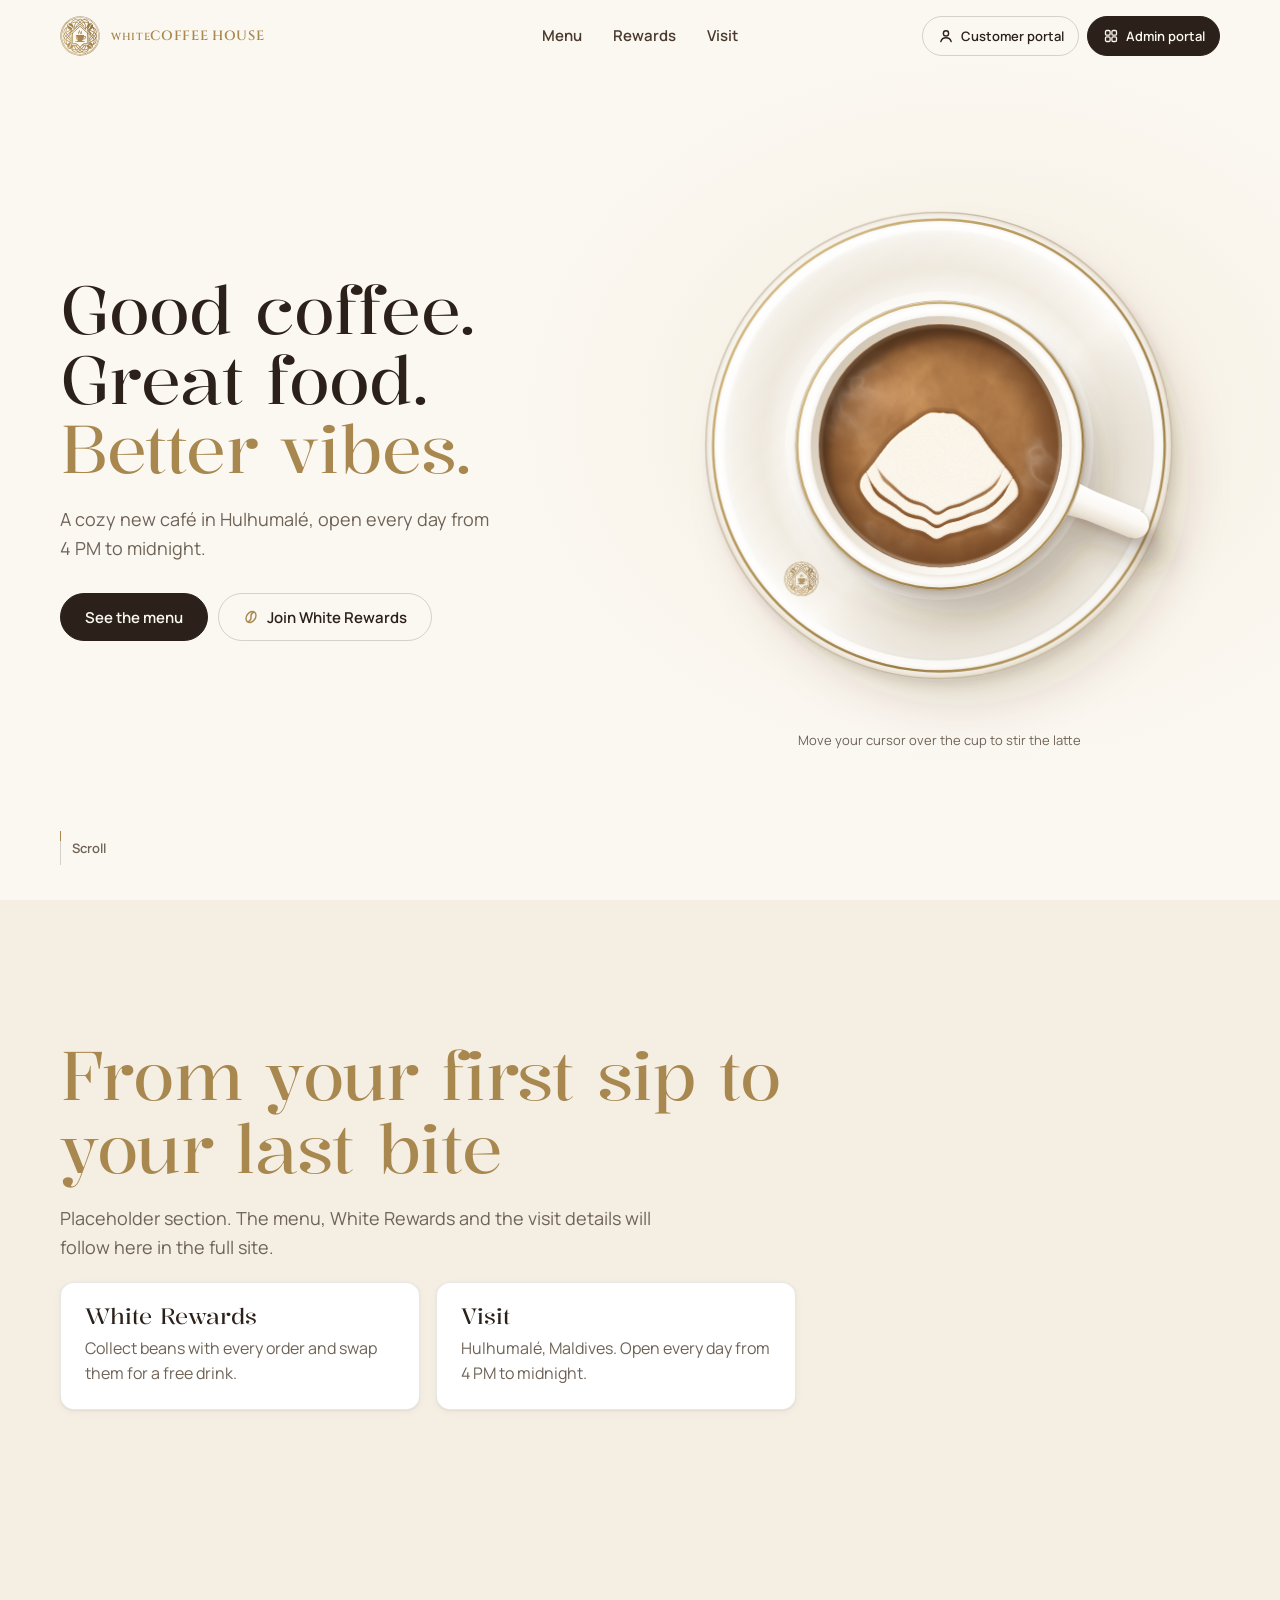
==== index.html @ 2cadc17d "White Coffee House website mockup: latte hero, White Rewards customer portal, admin portal Interim h" ====
<!doctype html>
<html lang="en">
<head>
  <meta charset="utf-8">
  <meta name="viewport" content="width=device-width, initial-scale=1, viewport-fit=cover">
  <title>White Coffee House — hero prototype A, a latte you can stir</title>
  <meta name="description" content="White Coffee House, a cozy new café in Hulhumalé, Maldives. Good coffee. Great food. Better vibes. Open every day from 4 PM to midnight.">
  <meta name="theme-color" content="#FBF8F2">
  <link rel="icon" href="assets/icons/favicon-32.png" sizes="32x32" type="image/png">
  <link rel="preconnect" href="https://fonts.googleapis.com">
  <link rel="preconnect" href="https://fonts.gstatic.com" crossorigin>
  <link rel="stylesheet" href="assets/css/base.css">
  <link rel="stylesheet" href="assets/css/hero.css">
  <script>document.documentElement.classList.add('js');</script>
  <script src="assets/js/hero.js" defer></script>
</head>
<body>
  <a class="skip-link" href="#main">Skip to content</a>

  <!-- ============ Header (prototype of the final site header) ============ -->
  <header class="site-header" data-header>
    <div class="site-header__inner container">
      <a class="brand" href="./" aria-label="White Coffee House, home">
        <img class="brand__mark" src="assets/img/logo-mark.svg" alt="" width="40" height="40">
        <span class="brand__name"><small>White</small>Coffee House</span>
      </a>

      <nav class="site-nav" id="site-nav" aria-label="Main">
        <ul class="site-nav__list" role="list">
          <li><a class="site-nav__link" href="#menu">Menu</a></li>
          <li><a class="site-nav__link" href="#rewards">Rewards</a></li>
          <li><a class="site-nav__link" href="#visit">Visit</a></li>
        </ul>
        <p class="site-nav__meta">Open every day, 4 PM to midnight · Hulhumalé</p>
      </nav>

      <div class="site-header__actions">
        <a class="btn btn--ghost btn--sm portal-btn" href="portal/">
          <svg class="portal-btn__icon" viewBox="0 0 16 16" aria-hidden="true" focusable="false"><circle cx="8" cy="5.4" r="2.6"/><path d="M2.8 13.6c.7-2.5 2.8-3.9 5.2-3.9s4.5 1.4 5.2 3.9"/></svg>
          <span>Customer<span class="portal-btn__word"> portal</span></span>
        </a>
        <a class="btn btn--sm portal-btn portal-btn--dark" href="admin/">
          <svg class="portal-btn__icon" viewBox="0 0 16 16" aria-hidden="true" focusable="false"><rect x="2.5" y="2.5" width="4.6" height="4.6" rx="1.2"/><rect x="8.9" y="2.5" width="4.6" height="4.6" rx="1.2"/><rect x="2.5" y="8.9" width="4.6" height="4.6" rx="1.2"/><rect x="8.9" y="8.9" width="4.6" height="4.6" rx="1.2"/></svg>
          <span>Admin<span class="portal-btn__word"> portal</span></span>
        </a>
        <button class="menu-btn" type="button" aria-expanded="false" aria-controls="site-nav" aria-label="Open menu" data-menu-btn>
          <span class="menu-btn__bar"></span><span class="menu-btn__bar"></span>
        </button>
      </div>
    </div>
  </header>

  <main id="main">
    <!-- ============ Hero ============ -->
    <section class="hero" aria-labelledby="hero-title" data-hero>
      <div class="hero__inner container">
        <div class="hero__copy">
          <p class="hero__wordmark wordmark" aria-hidden="true">White Coffee House</p>
          <h1 class="hero__title" id="hero-title">
            <span class="hero__line"><span>Good coffee.</span></span>
            <span class="hero__line"><span>Great food.</span></span>
            <span class="hero__line hero__line--gold"><span>Better vibes.</span></span>
          </h1>
          <p class="hero__lede">A cozy new café in Hulhumalé, open every day from 4&nbsp;PM to midnight.</p>
          <div class="hero__ctas">
            <a class="btn hero__cta" href="#menu">See the menu</a>
            <a class="btn btn--ghost hero__cta" href="#rewards">
              <svg class="hero__cta-icon" viewBox="0 0 16 16" aria-hidden="true" focusable="false"><ellipse cx="8" cy="8" rx="4.4" ry="6" transform="rotate(35 8 8)"/><path d="M5.6 12.6c2.2-1.4 2.6-3.5 2.4-4.6s-.3-3 2.3-4.6"/></svg>
              Join White Rewards
            </a>
          </div>
        </div>

        <div class="hero__visual">
          <div class="cup-scroll" data-cup-scroll>
            <div class="cup-enter">
              <div class="cup-stage" data-stage>
                <!-- shadow of the saucer on the table -->
                <div class="cup-layer cup-layer--table" data-layer="table" aria-hidden="true">
                  <svg viewBox="-120 -120 240 240" focusable="false">
                    <defs>
                      <filter id="blurTableWide" x="-50%" y="-50%" width="200%" height="200%"><feGaussianBlur stdDeviation="9"/></filter>
                      <filter id="blurTableNear" x="-50%" y="-50%" width="200%" height="200%"><feGaussianBlur stdDeviation="2.2"/></filter>
                    </defs>
                    <circle cx="9" cy="13" r="98" fill="rgba(84,58,32,.13)" filter="url(#blurTableWide)"/>
                    <circle cx="2.2" cy="3.4" r="99.2" fill="rgba(84,58,32,.16)" filter="url(#blurTableNear)"/>
                  </svg>
                </div>

                <div class="cup-tilt" data-tilt>
                  <!-- saucer -->
                  <div class="cup-layer cup-layer--saucer" aria-hidden="true">
                    <svg viewBox="-120 -120 240 240" focusable="false">
                      <defs>
                        <radialGradient id="saucerBase" cx="0" cy="0" r="100" gradientUnits="userSpaceOnUse">
                          <stop offset="0" stop-color="#FFFFFF"/>
                          <stop offset=".64" stop-color="#FCFAF6"/>
                          <stop offset=".76" stop-color="#F3EEE5"/>
                          <stop offset=".88" stop-color="#FAF7F1"/>
                          <stop offset=".945" stop-color="#FFFFFF"/>
                          <stop offset=".982" stop-color="#F1EBE1"/>
                          <stop offset="1" stop-color="#E2D8C8"/>
                        </radialGradient>
                        <linearGradient id="saucerLight" x1="-.15" y1="-.15" x2="1.05" y2="1.05">
                          <stop offset="0" stop-color="#FFFFFF" stop-opacity=".9"/>
                          <stop offset=".45" stop-color="#FFFFFF" stop-opacity="0"/>
                          <stop offset="1" stop-color="#8A6C3A" stop-opacity=".10"/>
                        </linearGradient>
                        <linearGradient id="slopeLight" x1="0" y1="0" x2="1" y2="1">
                          <stop offset="0" stop-color="#7A5E30" stop-opacity=".07"/>
                          <stop offset=".55" stop-color="#7A5E30" stop-opacity="0"/>
                          <stop offset="1" stop-color="#FFFFFF" stop-opacity=".55"/>
                        </linearGradient>
                        <linearGradient id="goldLine" x1="0" y1="0" x2="1" y2="1">
                          <stop offset="0" stop-color="#E2CC97"/>
                          <stop offset=".35" stop-color="#B8995C"/>
                          <stop offset=".7" stop-color="#9C7D45"/>
                          <stop offset="1" stop-color="#C9AE73"/>
                        </linearGradient>
                        <mask id="rimRing"><circle r="100" fill="#fff"/><circle r="91" fill="#000"/></mask>
                        <mask id="slopeRing"><circle r="92" fill="#fff"/><circle r="66" fill="#000"/></mask>
                      </defs>
                      <circle r="100" fill="url(#saucerBase)"/>
                      <circle r="100" fill="url(#slopeLight)" mask="url(#slopeRing)"/>
                      <circle r="100" fill="url(#saucerLight)" mask="url(#rimRing)"/>
                      <circle r="96.6" fill="none" stroke="url(#goldLine)" stroke-width="1.05"/>
                      <circle r="99.65" fill="none" stroke="rgba(122,94,48,.28)" stroke-width=".55"/>
                      <image href="assets/img/logo-mark.svg" x="-66.5" y="49.5" width="15" height="15" opacity=".85"/>
                    </svg>
                  </div>

                  <!-- shadow of the cup on the saucer -->
                  <div class="cup-layer cup-layer--cupshadow" data-layer="cupshadow" aria-hidden="true">
                    <svg viewBox="-120 -120 240 240" focusable="false">
                      <defs>
                        <filter id="blurCupWide" x="-50%" y="-50%" width="200%" height="200%"><feGaussianBlur stdDeviation="6"/></filter>
                        <filter id="blurCupNear" x="-50%" y="-50%" width="200%" height="200%"><feGaussianBlur stdDeviation="1.6"/></filter>
                      </defs>
                      <g filter="url(#blurCupWide)" fill="rgba(84,58,32,.26)">
                        <circle cx="8" cy="11" r="61"/>
                        <g transform="translate(8 11) rotate(22)"><rect x="54" y="-6" width="42" height="12" rx="6"/></g>
                      </g>
                      <g filter="url(#blurCupNear)" fill="rgba(84,58,32,.20)">
                        <circle cx="1.6" cy="2.4" r="61.6"/>
                        <g transform="translate(2.6 3.6) rotate(22)"><rect x="56" y="-5.6" width="40" height="11.2" rx="5.6"/></g>
                      </g>
                    </svg>
                  </div>

                  <!-- cup: handle, rim, inner wall, coffee -->
                  <div class="cup-layer cup-layer--cup" data-layer="cup">
                    <svg viewBox="-120 -120 240 240" aria-hidden="true" focusable="false">
                      <defs>
                        <linearGradient id="handleShade" x1="0" y1="0" x2="0" y2="1">
                          <stop offset="0" stop-color="#FFFFFF"/>
                          <stop offset=".45" stop-color="#FBF8F3"/>
                          <stop offset=".8" stop-color="#EAE2D5"/>
                          <stop offset="1" stop-color="#D8CDBB"/>
                        </linearGradient>
                        <radialGradient id="rimBase" cx="0" cy="0" r="62" gradientUnits="userSpaceOnUse">
                          <stop offset=".88" stop-color="#E9E2D7"/>
                          <stop offset=".915" stop-color="#FBF9F5"/>
                          <stop offset=".945" stop-color="#FFFFFF"/>
                          <stop offset=".975" stop-color="#F7F3EC"/>
                          <stop offset=".992" stop-color="#E4DACB"/>
                          <stop offset="1" stop-color="#CFC3B0"/>
                        </radialGradient>
                        <linearGradient id="rimLight" x1="0" y1="0" x2="1" y2="1">
                          <stop offset="0" stop-color="#FFFFFF" stop-opacity=".95"/>
                          <stop offset=".5" stop-color="#FFFFFF" stop-opacity="0"/>
                          <stop offset="1" stop-color="#7A5E30" stop-opacity=".09"/>
                        </linearGradient>
                        <linearGradient id="wallShade" x1="0" y1="0" x2="1" y2="1">
                          <stop offset="0" stop-color="#C9BCA8"/>
                          <stop offset=".42" stop-color="#E6DDCF"/>
                          <stop offset=".75" stop-color="#FBF8F2"/>
                          <stop offset="1" stop-color="#FFFFFF"/>
                        </linearGradient>
                        <radialGradient id="cremaFallback" cx=".44" cy=".42" r=".6">
                          <stop offset="0" stop-color="#B58552"/>
                          <stop offset=".55" stop-color="#9E6C3E"/>
                          <stop offset=".86" stop-color="#7A4D2A"/>
                          <stop offset="1" stop-color="#5F3A1F"/>
                        </radialGradient>
                        <linearGradient id="goldRim" x1="0" y1="0" x2="1" y2="1">
                          <stop offset="0" stop-color="#E4CF9C"/>
                          <stop offset=".4" stop-color="#B8995C"/>
                          <stop offset=".75" stop-color="#977841"/>
                          <stop offset="1" stop-color="#CBB077"/>
                        </linearGradient>
                        <mask id="cupRim"><circle r="62" fill="#fff"/><circle r="55.4" fill="#000"/></mask>
                      </defs>
                      <!-- handle -->
                      <g transform="rotate(22)">
                        <path d="M56 -7.4 C62 -7.4 66 -6.2 70 -6.2 L90 -6.2 A6.2 6.2 0 0 1 90 6.2 L70 6.2 C66 6.2 62 7.4 56 7.4 Z" fill="url(#handleShade)"/>
                        <path d="M60 -6.9 C64 -6.6 66.5 -6.2 70 -6.2 L90 -6.2" fill="none" stroke="#fff" stroke-width=".9" stroke-linecap="round" opacity=".9"/>
                        <path d="M90 6.2 A6.2 6.2 0 0 0 90 -6.2" fill="none" stroke="rgba(122,94,48,.18)" stroke-width=".5" transform="translate(0 0)"/>
                      </g>
                      <!-- rim -->
                      <circle r="62" fill="url(#rimBase)"/>
                      <circle r="62" fill="url(#rimLight)" mask="url(#cupRim)"/>
                      <circle r="61.15" fill="none" stroke="url(#goldRim)" stroke-width=".95"/>
                      <circle r="61.95" fill="none" stroke="rgba(122,94,48,.22)" stroke-width=".4"/>
                      <!-- inner wall -->
                      <circle r="55.4" fill="url(#wallShade)"/>
                      <!-- coffee (first paint + no-WebGL fallback; the canvas paints over it) -->
                      <circle r="52" fill="url(#cremaFallback)"/>
                      <g class="latte-fallback">
                        <path fill="none" stroke="#5F3A1F" stroke-opacity=".28" stroke-width="2.4" d="M0 26 C-10 16 -30 6 -30 -10 C-30 -22 -20 -28 -11 -27 C-5 -26.5 -1.5 -23 0 -19 C1.5 -23 5 -26.5 11 -27 C20 -28 30 -22 30 -10 C30 6 10 16 0 26 Z"/>
                        <path fill="#FBF5EA" d="M0 26 C-10 16 -30 6 -30 -10 C-30 -22 -20 -28 -11 -27 C-5 -26.5 -1.5 -23 0 -19 C1.5 -23 5 -26.5 11 -27 C20 -28 30 -22 30 -10 C30 6 10 16 0 26 Z"/>
                        <path fill="none" stroke="#FBF5EA" stroke-width="1.3" stroke-linecap="round" d="M0 24 L0 37"/>
                      </g>
                    </svg>
                    <canvas class="cup__coffee" data-coffee aria-hidden="true"></canvas>
                  </div>
                </div>
              </div>
            </div>
          </div>
          <p class="hero__hint" data-hint>
            <span class="hero__hint-fine">Move your cursor over the cup to stir the latte</span>
            <span class="hero__hint-touch">Drag across the cup to stir the latte</span>
          </p>
        </div>
      </div>

      <div class="hero__foot container">
        <a class="scroll-cue" href="#menu">
          <span class="scroll-cue__track" aria-hidden="true"><span class="scroll-cue__dot"></span></span>
          <span>Scroll</span>
        </a>
      </div>
    </section>

    <!-- ============ Placeholder content (so scrolling can be tested) ============ -->
    <section class="next" id="menu" data-reveal>
      <div class="container next__inner">
        <h2 class="next__title display" data-reveal-item>From your first sip to your last bite</h2>
        <p class="next__text lede" data-reveal-item>Placeholder section. The menu, White Rewards and the visit details will follow here in the full site.</p>
        <ul class="next__list" role="list">
          <li class="next__item card" id="rewards" data-reveal-item>
            <h3 class="next__item-title">White Rewards</h3>
            <p class="muted">Collect beans with every order and swap them for a free drink.</p>
          </li>
          <li class="next__item card" id="visit" data-reveal-item>
            <h3 class="next__item-title">Visit</h3>
            <p class="muted">Hulhumalé, Maldives. Open every day from 4 PM to midnight.</p>
          </li>
        </ul>
      </div>
    </section>
  </main>

  <div class="cursor-ring" aria-hidden="true" data-cursor></div>
</body>
</html>
---- assets/css/base.css ----
/* ==========================================================================
   White Coffee House — shared foundation (tokens, type, reset, controls).
   Owned by the site shell. Page-specific styles live in site.css /
   portal.css / admin.css and must build on these tokens, not redefine them.
   ========================================================================== */

@import url("https://fonts.googleapis.com/css2?family=Cinzel:wght@500;600&family=Kalnia:wght@300;400;500&family=Manrope:wght@400;500;600;700&display=swap");

:root {
  /* Surfaces — warm whites, never pure grey */
  --paper: #FBF8F2;        /* page background */
  --white: #FFFFFF;        /* cards, porcelain */
  --cream: #F4EEE3;        /* alt section background */
  --sand: #E9E0D0;         /* hairlines on cream, inactive fills */
  --latte: #D9C7A7;        /* soft milk-coffee tone */

  /* Brand gold — from the logo + posters */
  --gold-100: #F3EAD8;
  --gold-200: #E4D3AE;
  --gold-300: #CDB283;
  --gold: #A8884F;         /* brand gold: logo, large display type, icons */
  --gold-ink: #7A5E30;     /* gold that passes 4.5:1 on paper — use for small gold text */
  --gold-grad: linear-gradient(135deg, #C8AD74 0%, #A8884F 45%, #8A6C3A 100%);

  /* Coffee + ink */
  --espresso: #2B211A;     /* primary text */
  --roast: #4A3A2E;        /* secondary dark */
  --muted: #6F6357;        /* secondary text (4.9:1 on paper) */
  --faint: #9A8F82;        /* tertiary text, large only */
  --line: rgba(43, 33, 26, 0.10);
  --line-strong: rgba(43, 33, 26, 0.18);

  /* Status */
  --ok: #3F7A4F;
  --warn: #B07A1E;
  --bad: #A7432F;

  /* Type */
  --font-display: "Kalnia", "Times New Roman", serif;   /* headings — matches the "Opening Soon" poster */
  --font-mark: "Cinzel", "Trajan Pro", serif;           /* wordmark caps only */
  --font-body: "Manrope", system-ui, -apple-system, "Segoe UI", sans-serif;

  --fs-xs: 0.8125rem;   /* 13 */
  --fs-sm: 0.875rem;    /* 14 */
  --fs-base: 1rem;      /* 16 */
  --fs-md: 1.125rem;    /* 18 */
  --fs-lg: 1.375rem;    /* 22 */
  --fs-xl: clamp(1.75rem, 1.2rem + 2.2vw, 2.75rem);
  --fs-2xl: clamp(2.25rem, 1.3rem + 3.8vw, 4.25rem);
  --fs-hero: clamp(2.75rem, 1.2rem + 6.4vw, 6.5rem);

  /* Space + shape */
  --gutter: clamp(1rem, 0.4rem + 2.6vw, 2.5rem);
  --section: clamp(4.5rem, 3rem + 7vw, 9rem);
  --max: 1240px;
  --measure: 38rem;
  --r-sm: 8px;
  --r-md: 14px;
  --r-lg: 22px;
  --r-pill: 999px;
  --shadow-sm: 0 1px 2px rgba(43, 33, 26, 0.06), 0 2px 8px rgba(43, 33, 26, 0.04);
  --shadow-md: 0 2px 6px rgba(43, 33, 26, 0.05), 0 12px 32px rgba(43, 33, 26, 0.08);
  --shadow-lg: 0 4px 12px rgba(43, 33, 26, 0.06), 0 30px 60px rgba(43, 33, 26, 0.12);

  /* Motion */
  --ease-out: cubic-bezier(0.22, 1, 0.36, 1);
  --ease-in-out: cubic-bezier(0.65, 0, 0.35, 1);
  --dur: 0.7s;

  --header-h: 72px;
  color-scheme: light;
}

/* ---------- Reset ---------- */
*, *::before, *::after { box-sizing: border-box; }
html { -webkit-text-size-adjust: 100%; text-size-adjust: 100%; scroll-padding-top: calc(var(--header-h) + 16px); }
body {
  margin: 0;
  background: var(--paper);
  color: var(--espresso);
  font-family: var(--font-body);
  font-size: var(--fs-base);
  line-height: 1.6;
  -webkit-font-smoothing: antialiased;
  -moz-osx-font-smoothing: grayscale;
  text-rendering: optimizeLegibility;
}
img, svg, video, canvas { display: block; max-width: 100%; }
img { height: auto; }
button, input, select, textarea { font: inherit; color: inherit; }
button { cursor: pointer; }
a { color: inherit; }
h1, h2, h3, h4 { margin: 0; font-weight: 400; line-height: 1.08; }
p { margin: 0; }
ul[role="list"], ol[role="list"] { list-style: none; margin: 0; padding: 0; }
:focus-visible { outline: 2px solid var(--gold); outline-offset: 3px; border-radius: 4px; }
::selection { background: var(--gold-200); color: var(--espresso); }

/* ---------- Type helpers ---------- */
.display { font-family: var(--font-display); font-weight: 400; letter-spacing: -0.01em; color: var(--gold); }
.wordmark { font-family: var(--font-mark); font-weight: 600; letter-spacing: 0.06em; color: var(--gold); text-transform: uppercase; }
.lede { font-size: var(--fs-md); color: var(--muted); max-width: var(--measure); }
.label { font-size: var(--fs-sm); font-weight: 600; color: var(--gold-ink); }  /* sentence case, never tracked caps */
.muted { color: var(--muted); }
.num { font-variant-numeric: tabular-nums; }
.visually-hidden { position: absolute !important; width: 1px; height: 1px; padding: 0; margin: -1px; overflow: hidden; clip: rect(0 0 0 0); white-space: nowrap; border: 0; }

/* ---------- Layout ---------- */
.container { width: 100%; max-width: var(--max); margin-inline: auto; padding-inline: var(--gutter); }

/* ---------- Buttons ---------- */
.btn {
  --btn-bg: var(--espresso); --btn-fg: var(--paper); --btn-bd: var(--espresso);
  display: inline-flex; align-items: center; justify-content: center; gap: 0.5rem;
  min-height: 44px; padding: 0.7rem 1.35rem;
  border: 1px solid var(--btn-bd); border-radius: var(--r-pill);
  background: var(--btn-bg); color: var(--btn-fg);
  font-size: var(--fs-sm); font-weight: 600; line-height: 1; text-decoration: none; white-space: nowrap;
  transition: background-color .25s var(--ease-out), color .25s var(--ease-out), border-color .25s var(--ease-out), transform .25s var(--ease-out), box-shadow .25s var(--ease-out);
}
.btn:hover { --btn-bg: var(--roast); --btn-bd: var(--roast); }
.btn:active { transform: translateY(1px); }
.btn--gold { --btn-bg: var(--gold); --btn-bd: var(--gold); --btn-fg: #fff; }
.btn--gold:hover { --btn-bg: var(--gold-ink); --btn-bd: var(--gold-ink); }
.btn--ghost { --btn-bg: transparent; --btn-fg: var(--espresso); --btn-bd: var(--line-strong); }
.btn--ghost:hover { --btn-bg: var(--white); --btn-bd: var(--gold-300); --btn-fg: var(--espresso); }
.btn--sm { min-height: 36px; padding: 0.5rem 0.95rem; font-size: var(--fs-xs); }
.btn[disabled], .btn[aria-disabled="true"] { opacity: .45; pointer-events: none; }

/* ---------- Form controls ---------- */
.field { display: grid; gap: 0.4rem; }
.field > label { font-size: var(--fs-sm); font-weight: 600; color: var(--roast); }
.input, .select, .textarea {
  width: 100%; min-height: 46px; padding: 0.7rem 0.9rem;
  border: 1px solid var(--line-strong); border-radius: var(--r-sm);
  background: var(--white); color: var(--espresso); font-size: 1rem;  /* 16px stops iOS zoom */
  transition: border-color .2s, box-shadow .2s;
}
.input:focus, .select:focus, .textarea:focus { outline: none; border-color: var(--gold); box-shadow: 0 0 0 3px var(--gold-100); }
.hint { font-size: var(--fs-xs); color: var(--muted); }

/* ---------- Surfaces ---------- */
.card { background: var(--white); border: 1px solid var(--line); border-radius: var(--r-md); box-shadow: var(--shadow-sm); }
.chip { display: inline-flex; align-items: center; gap: .35rem; padding: .25rem .65rem; border-radius: var(--r-pill); background: var(--gold-100); color: var(--gold-ink); font-size: var(--fs-xs); font-weight: 600; }
.hr { height: 1px; background: var(--line); border: 0; margin: 0; }

/* ---------- Brand lockup (header/footer) ---------- */
.brand { display: inline-flex; align-items: center; gap: 0.7rem; text-decoration: none; color: var(--gold); }
.brand__mark { width: 40px; height: 40px; flex: none; }
.brand__name { font-family: var(--font-mark); font-weight: 600; text-transform: uppercase; letter-spacing: .05em; line-height: 1.1; font-size: 0.9rem; white-space: nowrap; }
.brand__name small { font-size: inherit; letter-spacing: inherit; }   /* one readable line: WHITE COFFEE HOUSE */

/* ---------- Demo banner (mockup notice) ---------- */
.demo-note { font-size: var(--fs-xs); color: var(--muted); }

@media (prefers-reduced-motion: reduce) {
  *, *::before, *::after { animation-duration: 0.01ms !important; animation-iteration-count: 1 !important; transition-duration: 0.01ms !important; scroll-behavior: auto !important; }
}
---- assets/css/hero.css ----
/* ==========================================================================
   Prototype A — "A latte you can stir"
   Builds on ../../assets/css/base.css tokens. No tokens are redefined here.
   ========================================================================== */

html { overflow-x: clip; }
body { overflow-x: clip; }

.skip-link {
  position: absolute; left: 12px; top: -80px; z-index: 100;
  padding: .6rem 1rem; border-radius: var(--r-pill);
  background: var(--espresso); color: var(--paper); font-weight: 600; font-size: var(--fs-sm); text-decoration: none;
}
.skip-link:focus { top: 12px; }

/* ---------------------------------------------------------------- Header */
.site-header {
  position: fixed; inset: 0 0 auto 0; z-index: 50;
  height: var(--header-h);
  transition: background-color .35s var(--ease-out), box-shadow .35s var(--ease-out);
}
.site-header.menu-open { background: var(--paper); box-shadow: 0 1px 0 var(--line); }
.site-header.is-scrolled {
  background: rgba(251, 248, 242, .9);
  -webkit-backdrop-filter: saturate(1.1) blur(14px);
  backdrop-filter: saturate(1.1) blur(14px);
  box-shadow: 0 1px 0 var(--line);
}
.site-header.is-scrolled.menu-open { background: var(--paper); }
.site-header__inner {
  height: 100%;
  display: grid; grid-template-columns: 1fr auto 1fr; align-items: center; gap: 1rem;
}
.site-header .brand { justify-self: start; border-radius: var(--r-sm); }
.site-header .brand__name { font-size: .84rem; }
.site-header .brand__name small { font-size: .64rem; }

.site-nav__list { display: flex; gap: .25rem; }
.site-nav__link {
  position: relative; display: inline-flex; align-items: center; min-height: 40px;
  padding: 0 .85rem; border-radius: var(--r-pill);
  font-size: .9375rem; font-weight: 600; color: var(--roast); text-decoration: none;
  transition: color .2s var(--ease-out);
}
.site-nav__link::after {
  content: ""; position: absolute; left: .85rem; right: .85rem; bottom: 6px; height: 1px;
  background: var(--gold); transform: scaleX(0); transform-origin: 50% 50%;
  transition: transform .35s var(--ease-out);
}
.site-nav__link:hover { color: var(--espresso); }
.site-nav__link:hover::after { transform: scaleX(1); }
.site-nav__meta { display: none; }

.site-header__actions { justify-self: end; display: flex; align-items: center; gap: .5rem; }
.portal-btn { gap: .45rem; padding-inline: .9rem; min-height: 40px; }
.portal-btn__icon { width: 16px; height: 16px; flex: none; fill: none; stroke: currentColor; stroke-width: 1.4; stroke-linecap: round; stroke-linejoin: round; }
.portal-btn--dark .portal-btn__icon { stroke-width: 1.3; }

.menu-btn {
  display: none; position: relative;
  width: 40px; height: 40px; flex: none; padding: 0;
  border: 1px solid var(--line-strong); border-radius: 50%; background: transparent;
  transition: background-color .2s, border-color .2s;
}
.menu-btn:hover { background: var(--white); border-color: var(--gold-300); }
.menu-btn__bar {
  position: absolute; left: 50%; top: 50%; width: 16px; height: 1.5px; margin-left: -8px;
  background: var(--espresso); border-radius: 2px;
  transition: transform .35s var(--ease-out);
}
.menu-btn__bar:first-child { transform: translateY(-3.5px); }
.menu-btn__bar:last-child { transform: translateY(3.5px); }
.menu-btn[aria-expanded="true"] .menu-btn__bar:first-child { transform: rotate(45deg); }
.menu-btn[aria-expanded="true"] .menu-btn__bar:last-child { transform: rotate(-45deg); }

@media (max-width: 1080px) {
  .site-header .brand__name { font-size: .78rem; }
  .site-nav__link { padding-inline: .6rem; }
  .site-nav__link::after { left: .6rem; right: .6rem; }
}

@media (max-width: 820px) {
  :root { --header-h: 64px; }
  .site-header__inner { grid-template-columns: auto 1fr; gap: .5rem; }
  .site-header__actions { gap: .375rem; }
  .menu-btn { display: block; }
  .site-nav {
    position: fixed; left: 0; right: 0; top: var(--header-h);
    padding: .5rem var(--gutter) 1.25rem;
    background: var(--paper);      /* opaque: the header's backdrop-filter makes it a backdrop root */
    box-shadow: 0 1px 0 var(--line), 0 18px 30px rgba(43, 33, 26, .06);
    opacity: 0; visibility: hidden; transform: translateY(-8px);
    transition: opacity .3s var(--ease-out), transform .3s var(--ease-out), visibility 0s linear .3s;
  }
  .site-header.menu-open .site-nav {
    opacity: 1; visibility: visible; transform: none;
    transition: opacity .3s var(--ease-out), transform .3s var(--ease-out), visibility 0s;
  }
  .site-nav__list { flex-direction: column; gap: 0; }
  .site-nav__link {
    display: flex; min-height: 52px; padding: 0; border-radius: 0;
    font-size: 1.125rem; border-bottom: 1px solid var(--line);
  }
  .site-nav__link::after { display: none; }
  .site-nav__meta { display: block; margin-top: 1rem; font-size: var(--fs-sm); color: var(--muted); }
}

@media (max-width: 600px) {
  .site-header .brand__name { display: none; }
  .portal-btn { padding-inline: .7rem; gap: .35rem; }
}
@media (max-width: 440px) {
  .portal-btn__icon { display: none; }
  .portal-btn { padding-inline: .62rem; }
}
@media (max-width: 359px) {
  .portal-btn__word { display: none; }
  .portal-btn { padding-inline: .7rem; }
}

/* ---------------------------------------------------------------- Hero */
.hero {
  position: relative;
  min-height: 100vh; min-height: 100svh;
  display: flex; flex-direction: column;
  padding-top: var(--header-h);
  background:
    radial-gradient(52% 58% at 76% 46%, rgba(243, 234, 216, .75) 0%, rgba(243, 234, 216, 0) 70%),
    var(--paper);
  overflow: clip;
}
.hero__inner {
  flex: 1;
  display: grid; grid-template-columns: minmax(0, 1fr) minmax(0, 1fr);
  align-items: center; column-gap: clamp(1.5rem, 3vw, 3.5rem);
  padding-block: clamp(1.5rem, 4vh, 3rem) clamp(.5rem, 2vh, 1.5rem);
}
.hero__copy { position: relative; z-index: 2; max-width: 36rem; }

.hero__wordmark { display: none; font-size: .8rem; letter-spacing: .08em; margin-bottom: 1rem; color: var(--gold-ink); }

.hero__title {
  font-family: var(--font-display); font-weight: 400;
  font-size: clamp(2.65rem, 0.9rem + 4.1vw, 4.6rem);
  line-height: 1.04; letter-spacing: -0.012em;
  color: var(--espresso);
}
.hero__line { display: block; white-space: nowrap; }
.hero__line > span { display: inline-block; }
.hero__line--gold { color: var(--gold); }

.hero__lede {
  margin-top: clamp(1.1rem, 2.4vh, 1.6rem);
  max-width: 27rem;
  font-size: var(--fs-md); line-height: 1.6; color: var(--muted);
}
.hero__ctas { display: flex; flex-wrap: wrap; gap: .625rem; margin-top: clamp(1.5rem, 3.4vh, 2.25rem); }
.hero__cta { min-height: 48px; padding-inline: 1.5rem; font-size: .9375rem; }
.hero__cta-icon { width: 16px; height: 16px; fill: none; stroke: var(--gold); stroke-width: 1.4; stroke-linecap: round; }

/* the visual */
.hero__visual { position: relative; z-index: 1; display: flex; flex-direction: column; align-items: center; }
.cup-scroll { width: 100%; display: flex; justify-content: center; will-change: transform; }
.cup-enter { width: min(100%, 700px, calc(100svh - var(--header-h) - 120px)); min-width: min(100%, 300px); }
.cup-stage {
  position: relative; width: 100%; aspect-ratio: 1 / 1;
  perspective: 1500px; perspective-origin: 50% 50%;
}
.cup-tilt { position: absolute; inset: 0; transform-style: flat; will-change: transform; }
.cup-layer { position: absolute; inset: 0; will-change: transform; }
.cup-layer > svg { display: block; width: 100%; height: 100%; overflow: visible; }

/* coffee canvas: covers the cup's outer rim box (radius 62 of the 240 viewBox) */
.cup__coffee {
  position: absolute;
  left: calc(58 / 240 * 100%); top: calc(58 / 240 * 100%);
  width: calc(124 / 240 * 100%); height: calc(124 / 240 * 100%);
  border-radius: 50%;
  opacity: 0; transition: opacity .5s var(--ease-out);
  touch-action: pan-y;
}
.has-gl .cup__coffee { opacity: 1; }
.latte-fallback { display: none; }
.no-gl .latte-fallback { display: inline; }

.is-fine .cup__coffee.is-over { cursor: none; }

.hero__hint {
  margin-top: .25rem; min-height: 1.5em;
  font-size: var(--fs-xs); color: var(--muted); text-align: center;
}
.hero__hint > span { transition: opacity .6s var(--ease-out); }
.hero__hint-touch { display: none; }
.is-touch .hero__hint-fine { display: none; }
.is-touch .hero__hint-touch { display: inline; }
.hero__hint.is-done > span { opacity: 0; }
.is-reduced .hero__hint, .no-gl .hero__hint { visibility: hidden; }

/* scroll cue */
.hero__foot { position: relative; z-index: 2; padding-bottom: clamp(1.25rem, 3vh, 2rem); }
.scroll-cue {
  display: inline-flex; align-items: center; gap: .7rem; min-height: 44px;
  font-size: var(--fs-xs); font-weight: 600; color: var(--muted); text-decoration: none;
  border-radius: var(--r-sm);
}
.scroll-cue:hover { color: var(--espresso); }
.scroll-cue__track { position: relative; width: 1px; height: 34px; background: var(--line-strong); overflow: hidden; }
.scroll-cue__dot {
  position: absolute; left: -1px; top: 0; width: 3px; height: 10px; border-radius: 2px;
  background: var(--gold);
  animation: cue 2.4s var(--ease-in-out) infinite;
}
@keyframes cue {
  0% { transform: translateY(-12px); opacity: 0; }
  20% { opacity: 1; }
  70% { opacity: 1; }
  100% { transform: translateY(36px); opacity: 0; }
}

/* ---------------------------------------------------------------- Entrance */
@keyframes rise { from { opacity: 0; transform: translateY(18px); } to { opacity: 1; transform: none; } }
@keyframes settle { from { opacity: 0; transform: scale(.965); } to { opacity: 1; transform: none; } }
@keyframes fade { from { opacity: 0; } to { opacity: 1; } }

.js .hero__wordmark, .js .hero__line > span, .js .hero__lede, .js .hero__ctas, .js .hero__foot {
  animation: rise .9s var(--ease-out) both;
}
.js .hero__line:nth-child(1) > span { animation-delay: .10s; }
.js .hero__line:nth-child(2) > span { animation-delay: .20s; }
.js .hero__line:nth-child(3) > span { animation-delay: .30s; }
.js .hero__lede { animation-delay: .45s; }
.js .hero__ctas { animation-delay: .55s; }
.js .hero__foot { animation: fade 1s var(--ease-out) 1.1s both; }
.js .cup-enter { animation: settle 1.2s var(--ease-out) .15s both; }
.js .hero__hint { animation: fade 1s var(--ease-out) 2.6s both; }

/* ---------------------------------------------------------------- Cursor ring */
.cursor-ring {
  position: fixed; left: 0; top: 0; z-index: 70;
  width: 26px; height: 26px; margin: -13px 0 0 -13px;
  border: 1.75px solid var(--gold-300); border-radius: 50%;
  box-shadow: 0 0 0 1px rgba(255, 255, 255, .55), inset 0 0 0 1px rgba(255, 255, 255, .35);
  pointer-events: none; opacity: 0;
  transition: opacity .25s var(--ease-out);
  will-change: transform;
}
.cursor-ring::after {
  content: ""; position: absolute; left: 50%; top: 50%; width: 3px; height: 3px; margin: -1.5px;
  border-radius: 50%; background: var(--gold);
}
.cursor-ring.is-on { opacity: 1; }
.is-touch .cursor-ring { display: none; }

/* ---------------------------------------------------------------- Placeholder section */
.next { background: var(--cream); padding-block: var(--section); min-height: 100vh; }
.next__inner { display: grid; gap: 1.25rem; align-content: start; }
.next__title { font-size: var(--fs-2xl); max-width: 16ch; }
.next__list { display: grid; grid-template-columns: repeat(auto-fit, minmax(min(100%, 260px), 1fr)); gap: 1rem; margin-top: 1.5rem; max-width: 46rem; }
.next__item { padding: 1.4rem 1.5rem; scroll-margin-top: calc(var(--header-h) + 24px); }
.next__item-title { font-family: var(--font-display); font-size: var(--fs-lg); color: var(--espresso); margin-bottom: .4rem; }

.js [data-reveal-item] { opacity: 0; transform: translateY(20px); transition: opacity .8s var(--ease-out), transform .8s var(--ease-out); }
.js [data-reveal].is-in [data-reveal-item] { opacity: 1; transform: none; }
.js [data-reveal].is-in [data-reveal-item]:nth-child(2) { transition-delay: .08s; }
.js [data-reveal].is-in .next__item:nth-child(1) { transition-delay: .16s; }
.js [data-reveal].is-in .next__item:nth-child(2) { transition-delay: .24s; }

/* ---------------------------------------------------------------- Responsive hero */
@media (min-width: 1200px) {
  .cup-enter { width: min(112%, 700px, calc(100svh - var(--header-h) - 110px)); }
}
@media (max-width: 959px) {
  .hero__inner {
    grid-template-columns: minmax(0, 1fr);
    align-content: start; row-gap: clamp(1rem, 3vh, 2rem);
    padding-top: clamp(1.75rem, 5vh, 3rem);
  }
  .hero__copy { max-width: 40rem; }
  .cup-enter { width: min(100%, 520px); }
  .hero__foot { display: flex; justify-content: center; }
}
@media (max-width: 600px) {
  .hero__wordmark { display: block; }
  .hero__lede { font-size: 1.0625rem; }
  .hero__ctas { gap: .5rem; }
  .hero__cta { padding-inline: 1.15rem; }
}
@media (max-width: 359px) {
  .hero__cta { flex: 1 1 100%; }
}

/* ---------------------------------------------------------------- Reduced motion */
@media (prefers-reduced-motion: reduce) {
  .js .hero__wordmark, .js .hero__line > span, .js .hero__lede, .js .hero__ctas, .js .hero__foot,
  .js .cup-enter, .js .hero__hint { animation: none; }
  .scroll-cue__dot { animation: none; top: 12px; }
  .js [data-reveal-item] { opacity: 1; transform: none; transition: none; }
  .cup__coffee { transition: none; }
}
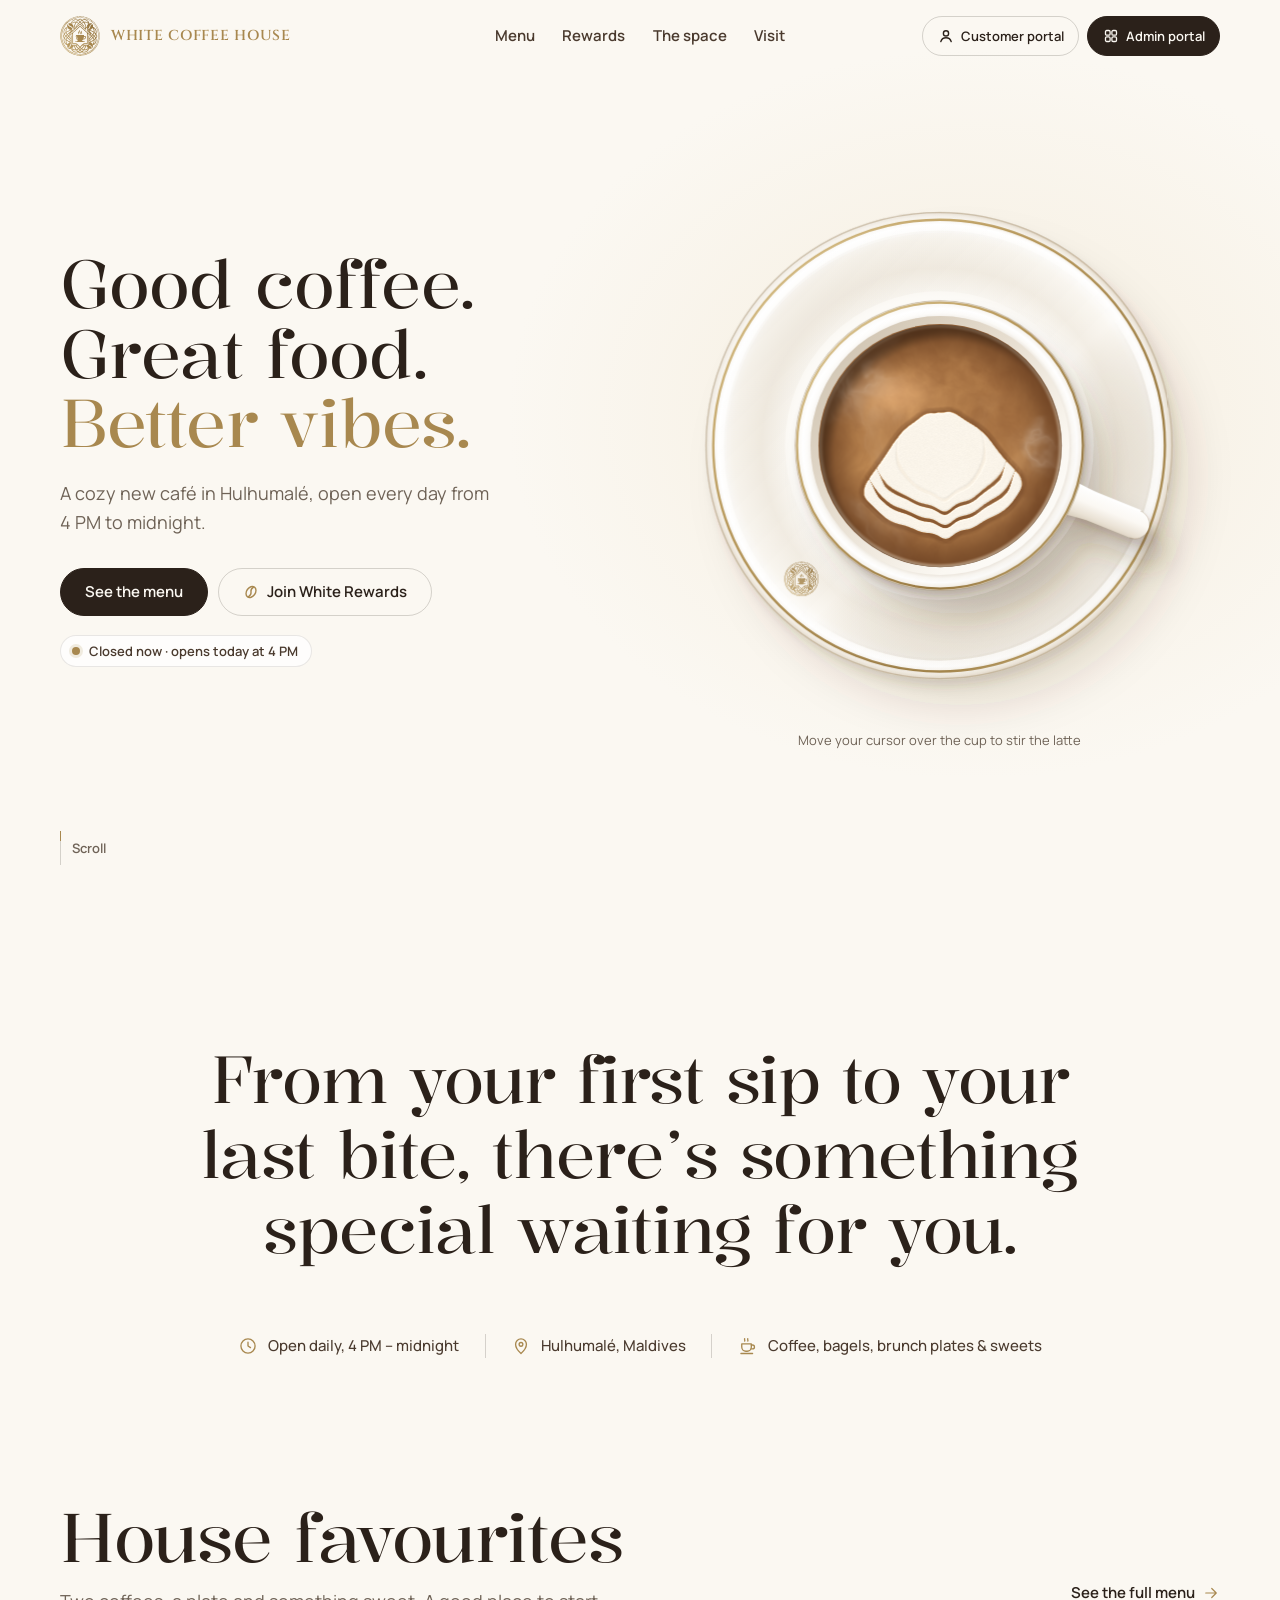
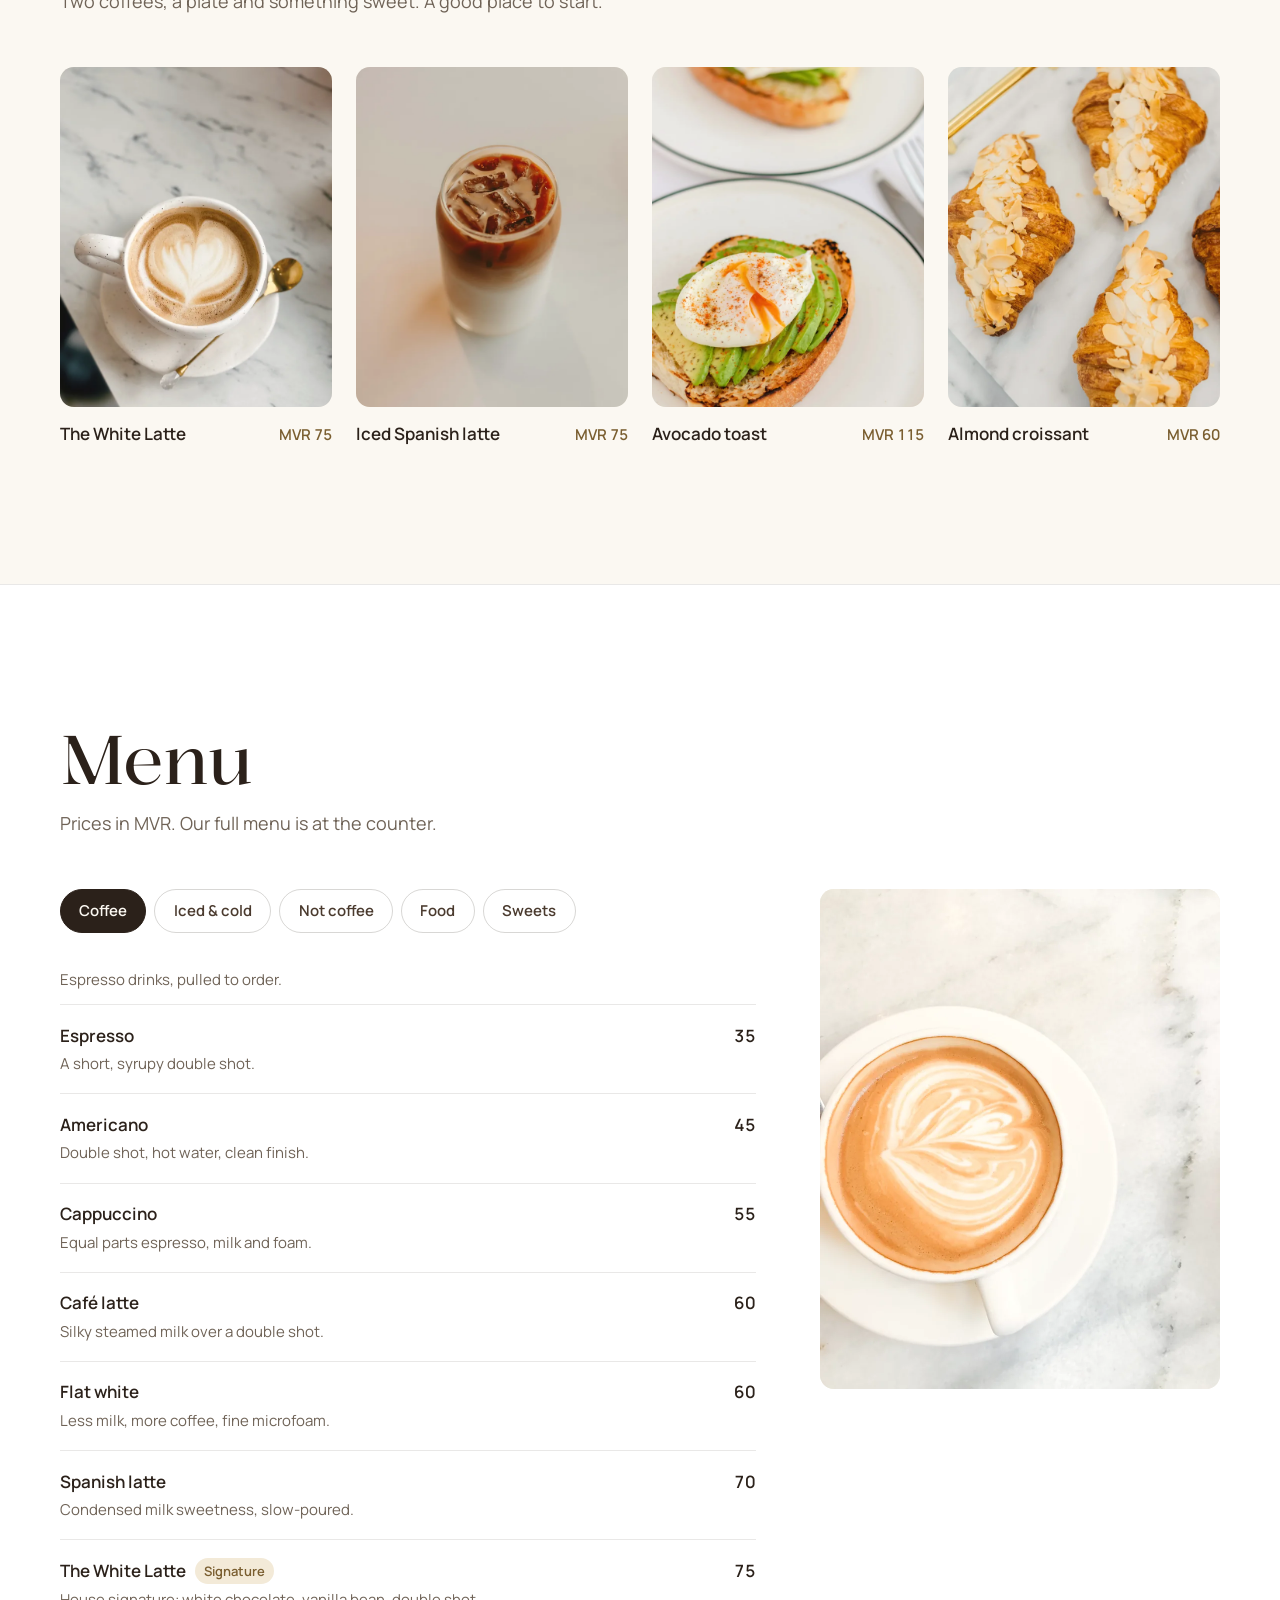
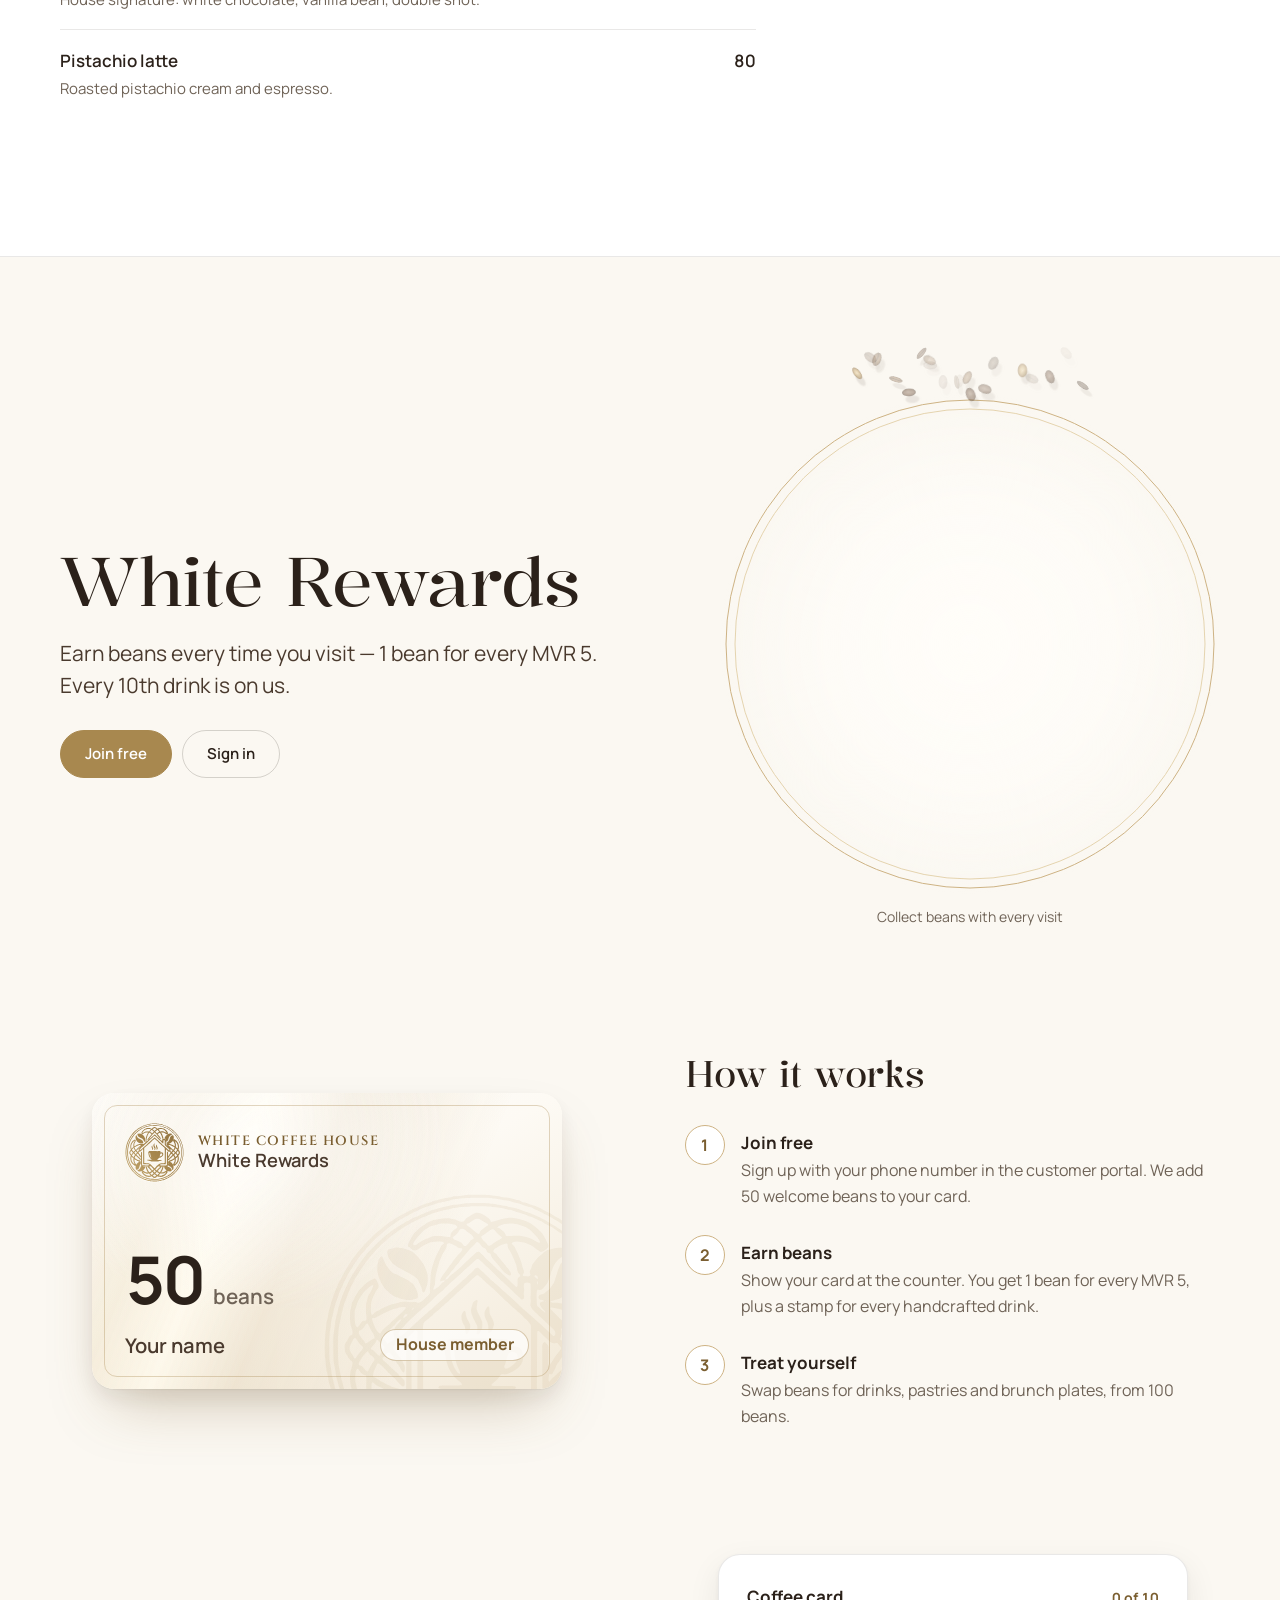
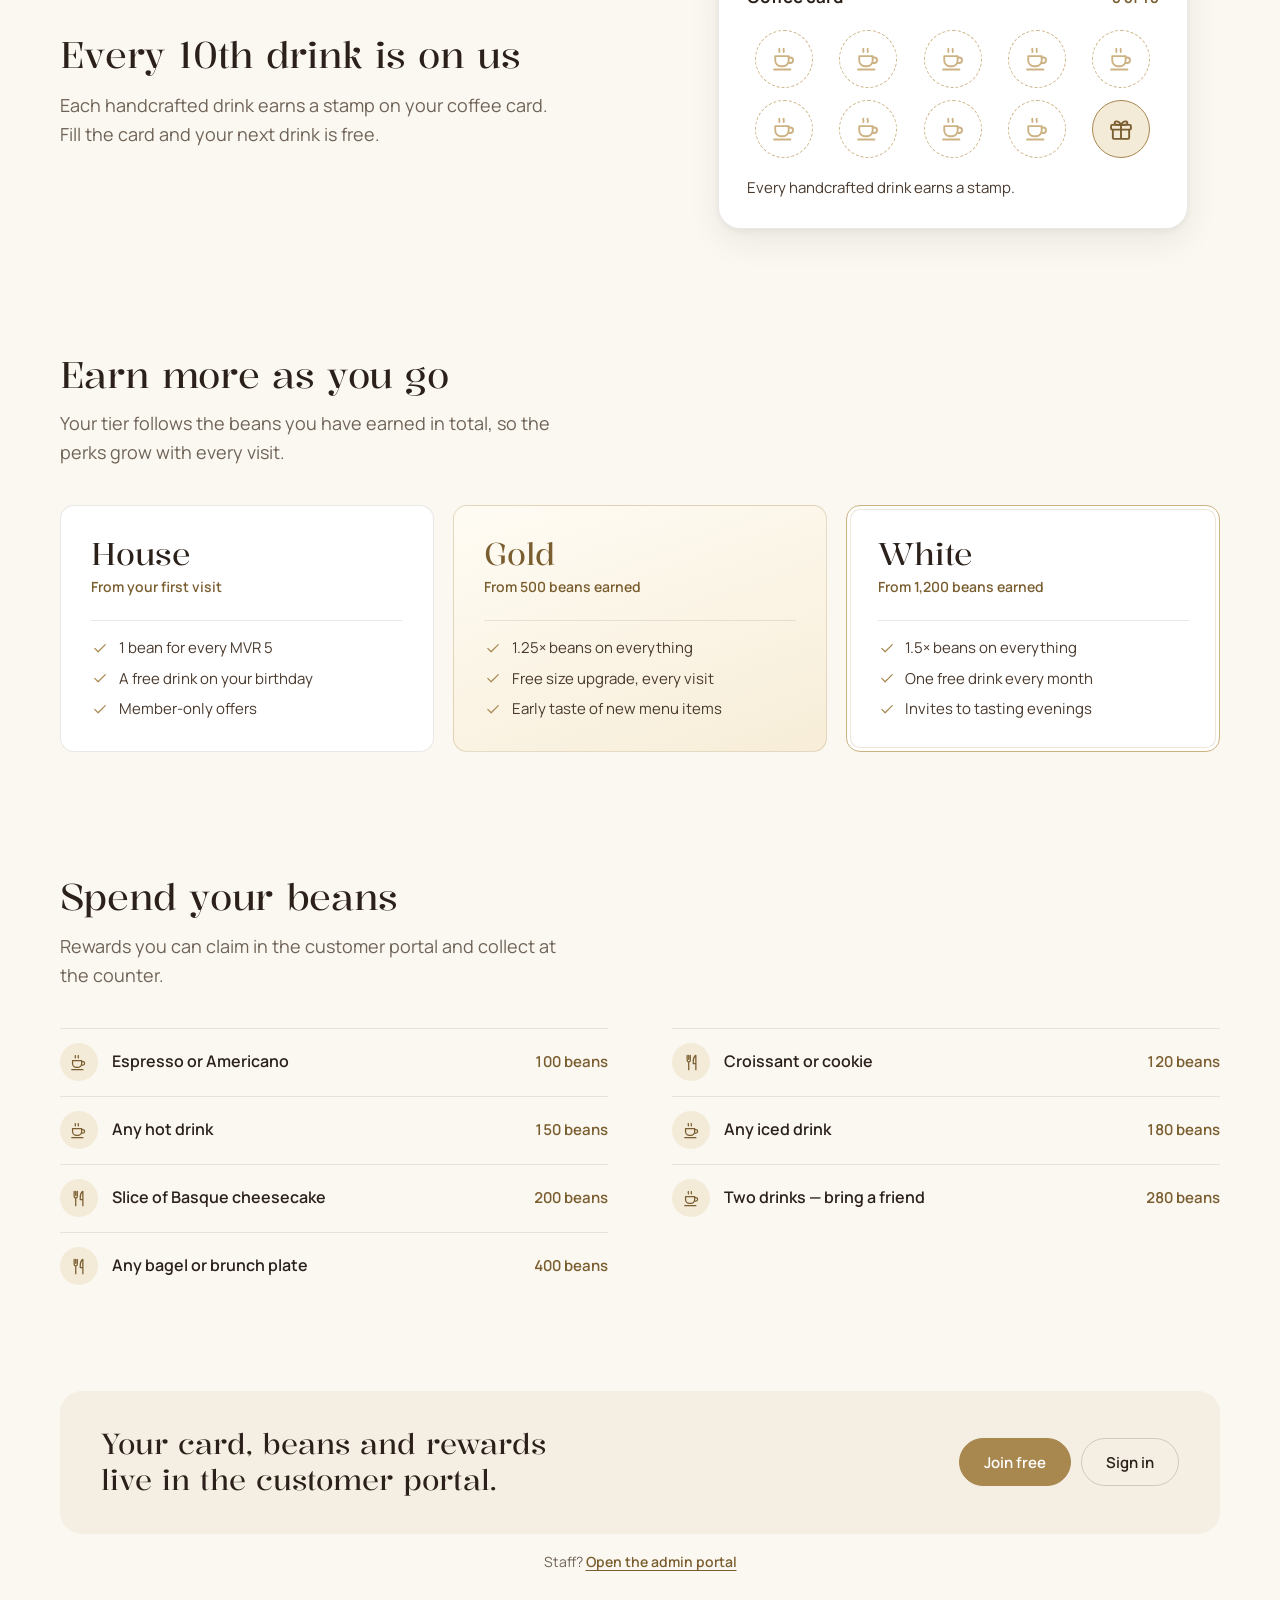
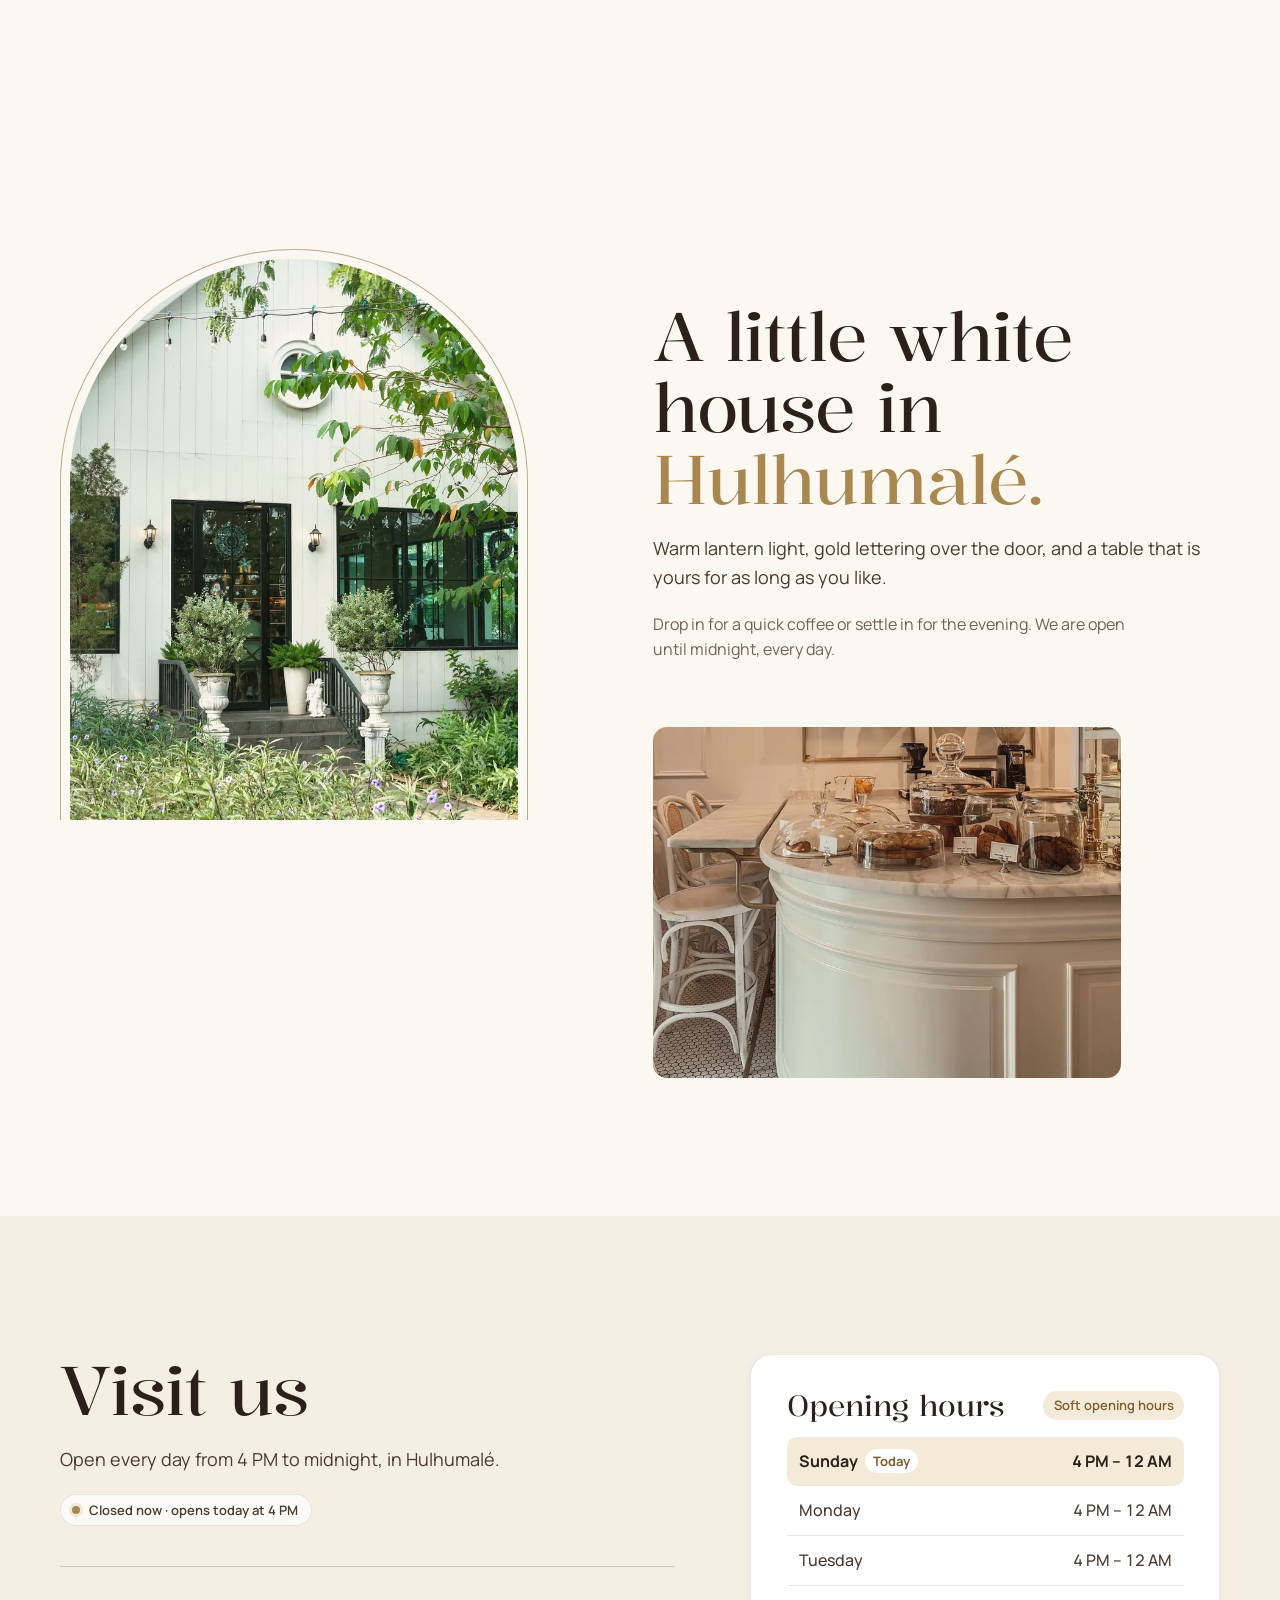
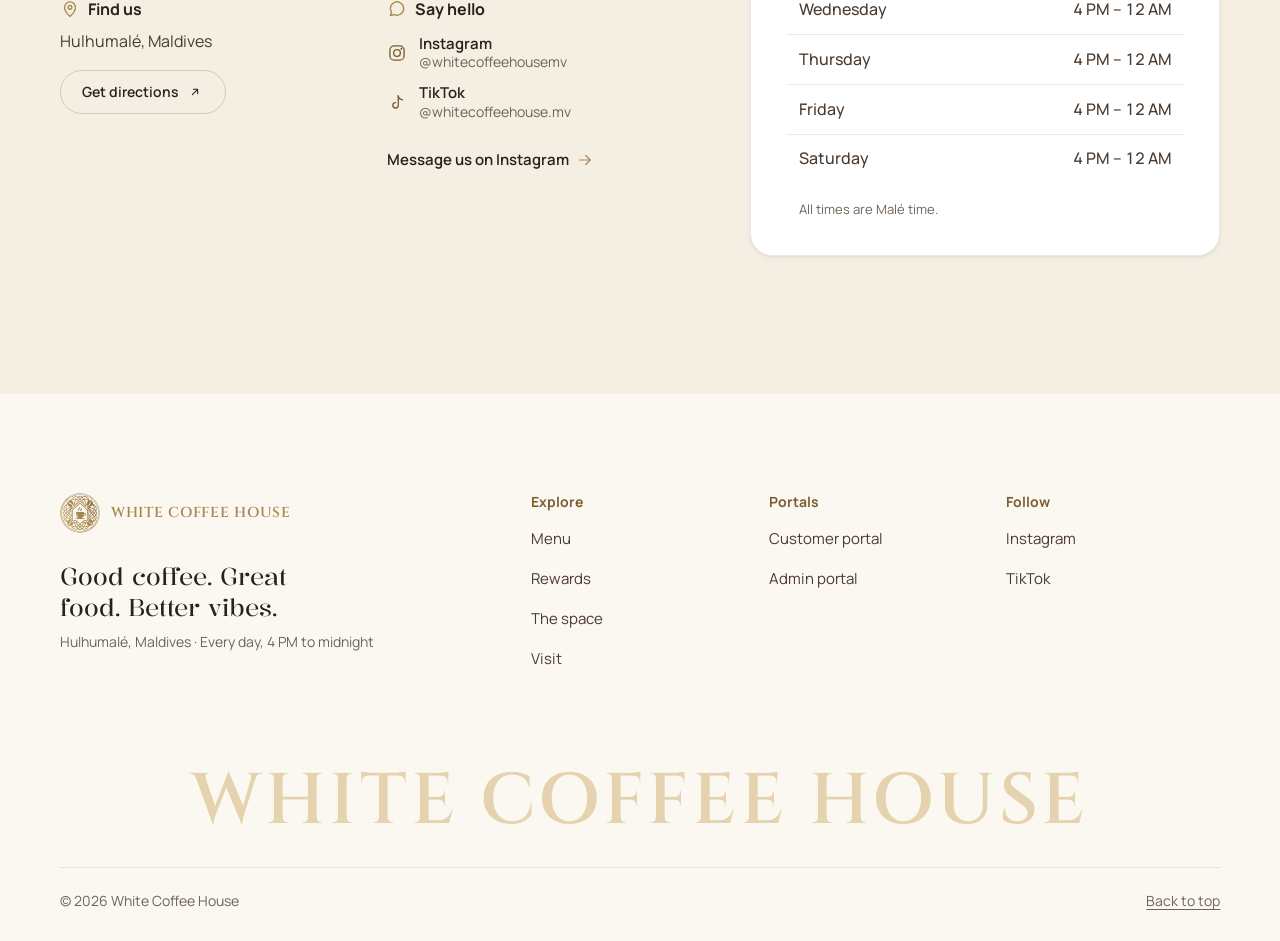
==== commit 91b07ef9: "Full one-pager: menu, White Rewards with bean emblem, the space, visit + finished customer and admin" ====
--- a/index.html
+++ b/index.html
@@ -3,56 +3,132 @@
 <head>
   <meta charset="utf-8">
   <meta name="viewport" content="width=device-width, initial-scale=1, viewport-fit=cover">
-  <title>White Coffee House — hero prototype A, a latte you can stir</title>
-  <meta name="description" content="White Coffee House, a cozy new café in Hulhumalé, Maldives. Good coffee. Great food. Better vibes. Open every day from 4 PM to midnight.">
+  <title>White Coffee House — Coffee, food & good vibes in Hulhumalé</title>
+  <meta name="description" content="White Coffee House is a cozy new café in Hulhumalé, Maldives. Good coffee, great food and better vibes, open every day from 4 PM to midnight. Join White Rewards and earn beans on every visit.">
+  <meta name="robots" content="noindex, nofollow">
   <meta name="theme-color" content="#FBF8F2">
-  <link rel="icon" href="assets/icons/favicon-32.png" sizes="32x32" type="image/png">
+  <meta name="color-scheme" content="light">
+  <link rel="canonical" href="https://muaaadh.github.io/white-coffee/">
+
+  <link rel="icon" href="favicon.ico" sizes="any">
+  <link rel="icon" href="assets/icons/favicon-32.png" type="image/png" sizes="32x32">
+  <link rel="apple-touch-icon" href="assets/icons/apple-touch-icon.png">
+
+  <meta property="og:type" content="website">
+  <meta property="og:site_name" content="White Coffee House">
+  <meta property="og:title" content="White Coffee House — Coffee, food & good vibes in Hulhumalé">
+  <meta property="og:description" content="A cozy new café in Hulhumalé, Maldives. Open every day from 4 PM to midnight.">
+  <meta property="og:url" content="https://muaaadh.github.io/white-coffee/">
+  <meta property="og:image" content="https://muaaadh.github.io/white-coffee/assets/icons/og-image.png">
+  <meta property="og:image:width" content="1200">
+  <meta property="og:image:height" content="630">
+  <meta property="og:image:alt" content="The gold White Coffee House emblem on a warm white background">
+  <meta property="og:locale" content="en_GB">
+  <meta name="twitter:card" content="summary_large_image">
+  <meta name="twitter:title" content="White Coffee House — Coffee, food & good vibes in Hulhumalé">
+  <meta name="twitter:description" content="A cozy new café in Hulhumalé, Maldives. Open every day from 4 PM to midnight.">
+  <meta name="twitter:image" content="https://muaaadh.github.io/white-coffee/assets/icons/og-image.png">
+  <meta name="twitter:image:alt" content="The gold White Coffee House emblem on a warm white background">
+
+  <script type="application/ld+json">
+  {
+    "@context": "https://schema.org",
+    "@type": "CafeOrCoffeeShop",
+    "name": "White Coffee House",
+    "slogan": "Good coffee. Great food. Better vibes.",
+    "description": "A cozy new café in Hulhumalé, Maldives, serving coffee, bagels, brunch plates and sweets.",
+    "url": "https://muaaadh.github.io/white-coffee/",
+    "image": "https://muaaadh.github.io/white-coffee/assets/icons/og-image.png",
+    "logo": "https://muaaadh.github.io/white-coffee/assets/icons/icon-512.png",
+    "address": { "@type": "PostalAddress", "addressLocality": "Hulhumalé", "addressCountry": "MV" },
+    "openingHours": "Mo-Su 16:00-24:00",
+    "servesCuisine": ["Coffee", "Breakfast"],
+    "sameAs": ["https://www.instagram.com/whitecoffeehousemv/", "https://www.tiktok.com/@whitecoffeehouse.mv"]
+  }
+  </script>
+
   <link rel="preconnect" href="https://fonts.googleapis.com">
   <link rel="preconnect" href="https://fonts.gstatic.com" crossorigin>
+  <link rel="stylesheet" href="https://fonts.googleapis.com/css2?family=Cinzel:wght@500;600&family=Kalnia:wght@300;400;500&family=Manrope:wght@400;500;600;700&display=swap">
   <link rel="stylesheet" href="assets/css/base.css">
+  <link rel="stylesheet" href="assets/css/site.css">
   <link rel="stylesheet" href="assets/css/hero.css">
-  <script>document.documentElement.classList.add('js');</script>
+  <link rel="stylesheet" href="assets/css/beans.css">
+  <script>(function(d){d.classList.add('js');setTimeout(function(){if(!d.classList.contains('site-ready'))d.classList.add('no-motion')},4000)})(document.documentElement);</script>
+  <script src="assets/js/store.js" defer></script>
   <script src="assets/js/hero.js" defer></script>
+  <script src="assets/js/beans.js" defer></script>
+  <script src="assets/js/site.js" defer></script>
 </head>
 <body>
   <a class="skip-link" href="#main">Skip to content</a>
 
-  <!-- ============ Header (prototype of the final site header) ============ -->
-  <header class="site-header" data-header>
-    <div class="site-header__inner container">
-      <a class="brand" href="./" aria-label="White Coffee House, home">
+  <!-- ============ Header (owned by site.css / site.js) ============ -->
+  <header class="hdr" id="site-header" data-header>
+    <div class="hdr__inner container">
+      <!-- The toggle comes before the nav in DOM and tab order -->
+      <button class="nav-toggle" id="menu-btn" type="button" aria-expanded="false" aria-controls="menu-sheet" aria-label="Open navigation" data-menu-btn>
+        <span class="nav-toggle__bar" aria-hidden="true"></span><span class="nav-toggle__bar" aria-hidden="true"></span>
+      </button>
+
+      <a class="brand hdr__brand" href="#top" aria-label="White Coffee House, back to top">
         <img class="brand__mark" src="assets/img/logo-mark.svg" alt="" width="40" height="40">
-        <span class="brand__name"><small>White</small>Coffee House</span>
+        <span class="brand__name">White Coffee House</span>
       </a>
 
-      <nav class="site-nav" id="site-nav" aria-label="Main">
-        <ul class="site-nav__list" role="list">
-          <li><a class="site-nav__link" href="#menu">Menu</a></li>
-          <li><a class="site-nav__link" href="#rewards">Rewards</a></li>
-          <li><a class="site-nav__link" href="#visit">Visit</a></li>
+      <nav class="hdr__nav" id="site-nav" aria-label="Main">
+        <ul class="hdr__list" role="list">
+          <li><a class="hdr__link" href="#menu" data-nav="menu">Menu</a></li>
+          <li><a class="hdr__link" href="#rewards" data-nav="rewards">Rewards</a></li>
+          <li><a class="hdr__link" href="#space" data-nav="space">The space</a></li>
+          <li><a class="hdr__link" href="#visit" data-nav="visit">Visit</a></li>
         </ul>
-        <p class="site-nav__meta">Open every day, 4 PM to midnight · Hulhumalé</p>
       </nav>
 
-      <div class="site-header__actions">
-        <a class="btn btn--ghost btn--sm portal-btn" href="portal/">
-          <svg class="portal-btn__icon" viewBox="0 0 16 16" aria-hidden="true" focusable="false"><circle cx="8" cy="5.4" r="2.6"/><path d="M2.8 13.6c.7-2.5 2.8-3.9 5.2-3.9s4.5 1.4 5.2 3.9"/></svg>
-          <span>Customer<span class="portal-btn__word"> portal</span></span>
+      <div class="hdr__actions">
+        <a class="btn btn--ghost btn--sm hdr-btn" href="portal/" aria-label="Customer portal">
+          <svg class="hdr-btn__icon" viewBox="0 0 16 16" aria-hidden="true" focusable="false"><circle cx="8" cy="5.4" r="2.6"/><path d="M2.8 13.6c.7-2.5 2.8-3.9 5.2-3.9s4.5 1.4 5.2 3.9"/></svg>
+          <span>Customer<span class="hdr-btn__long"> portal</span></span>
         </a>
-        <a class="btn btn--sm portal-btn portal-btn--dark" href="admin/">
-          <svg class="portal-btn__icon" viewBox="0 0 16 16" aria-hidden="true" focusable="false"><rect x="2.5" y="2.5" width="4.6" height="4.6" rx="1.2"/><rect x="8.9" y="2.5" width="4.6" height="4.6" rx="1.2"/><rect x="2.5" y="8.9" width="4.6" height="4.6" rx="1.2"/><rect x="8.9" y="8.9" width="4.6" height="4.6" rx="1.2"/></svg>
-          <span>Admin<span class="portal-btn__word"> portal</span></span>
+        <a class="btn btn--sm hdr-btn hdr-btn--dark" href="admin/" aria-label="Admin portal">
+          <svg class="hdr-btn__icon" viewBox="0 0 16 16" aria-hidden="true" focusable="false"><rect x="2.5" y="2.5" width="4.6" height="4.6" rx="1.2"/><rect x="8.9" y="2.5" width="4.6" height="4.6" rx="1.2"/><rect x="2.5" y="8.9" width="4.6" height="4.6" rx="1.2"/><rect x="8.9" y="8.9" width="4.6" height="4.6" rx="1.2"/></svg>
+          <span>Admin<span class="hdr-btn__long"> portal</span></span>
         </a>
-        <button class="menu-btn" type="button" aria-expanded="false" aria-controls="site-nav" aria-label="Open menu" data-menu-btn>
-          <span class="menu-btn__bar"></span><span class="menu-btn__bar"></span>
-        </button>
       </div>
     </div>
   </header>
 
+  <!-- Mobile menu sheet (≤ 820px) -->
+  <div class="sheet" id="menu-sheet" data-menu-sheet>
+    <div class="sheet__inner container">
+      <nav class="sheet__nav" aria-label="Site menu">
+        <ul class="sheet__list" role="list">
+          <li><a class="sheet__link" href="#menu" data-nav="menu">Menu</a></li>
+          <li><a class="sheet__link" href="#rewards" data-nav="rewards">Rewards</a></li>
+          <li><a class="sheet__link" href="#space" data-nav="space">The space</a></li>
+          <li><a class="sheet__link" href="#visit" data-nav="visit">Visit</a></li>
+        </ul>
+      </nav>
+      <div class="sheet__portals">
+        <a class="sheet__portal" href="portal/">
+          <svg class="sheet__portal-icon" viewBox="0 0 16 16" aria-hidden="true" focusable="false"><circle cx="8" cy="5.4" r="2.6"/><path d="M2.8 13.6c.7-2.5 2.8-3.9 5.2-3.9s4.5 1.4 5.2 3.9"/></svg>
+          <span class="sheet__portal-text"><strong>Customer portal</strong><span>Your card, beans and rewards</span></span>
+        </a>
+        <a class="sheet__portal sheet__portal--dark" href="admin/">
+          <svg class="sheet__portal-icon" viewBox="0 0 16 16" aria-hidden="true" focusable="false"><rect x="2.5" y="2.5" width="4.6" height="4.6" rx="1.2"/><rect x="8.9" y="2.5" width="4.6" height="4.6" rx="1.2"/><rect x="2.5" y="8.9" width="4.6" height="4.6" rx="1.2"/><rect x="8.9" y="8.9" width="4.6" height="4.6" rx="1.2"/></svg>
+          <span class="sheet__portal-text"><strong>Admin portal</strong><span>For the café team</span></span>
+        </a>
+      </div>
+      <p class="sheet__meta">
+        <span class="status-pill" data-open-status><span class="status-pill__dot" aria-hidden="true"></span><span data-status-text>Open every day, 4 PM to midnight</span></span>
+        <span class="sheet__meta-line">Every day, 4 PM to midnight · Hulhumalé</span>
+      </p>
+    </div>
+  </div>
+
   <main id="main">
-    <!-- ============ Hero ============ -->
-    <section class="hero" aria-labelledby="hero-title" data-hero>
+    <!-- HERO:START -->
+    <section class="hero" id="top" aria-labelledby="hero-title" data-hero>
       <div class="hero__inner container">
         <div class="hero__copy">
           <p class="hero__wordmark wordmark" aria-hidden="true">White Coffee House</p>
@@ -69,6 +145,7 @@
               Join White Rewards
             </a>
           </div>
+          <p class="hero__status"><span class="status-pill" data-open-status><span class="status-pill__dot" aria-hidden="true"></span><span data-status-text>Open every day, 4 PM to midnight</span></span></p>
         </div>
 
         <div class="hero__visual">
@@ -225,32 +302,350 @@
       </div>
 
       <div class="hero__foot container">
-        <a class="scroll-cue" href="#menu">
+        <a class="scroll-cue" href="#about">
           <span class="scroll-cue__track" aria-hidden="true"><span class="scroll-cue__dot"></span></span>
           <span>Scroll</span>
         </a>
       </div>
     </section>
-
-    <!-- ============ Placeholder content (so scrolling can be tested) ============ -->
-    <section class="next" id="menu" data-reveal>
-      <div class="container next__inner">
-        <h2 class="next__title display" data-reveal-item>From your first sip to your last bite</h2>
-        <p class="next__text lede" data-reveal-item>Placeholder section. The menu, White Rewards and the visit details will follow here in the full site.</p>
-        <ul class="next__list" role="list">
-          <li class="next__item card" id="rewards" data-reveal-item>
-            <h3 class="next__item-title">White Rewards</h3>
-            <p class="muted">Collect beans with every order and swap them for a free drink.</p>
+    <!-- HERO:END -->
+
+    <!-- ============ Intro ============ -->
+    <section class="intro" id="about" aria-labelledby="about-title">
+      <div class="container intro__inner">
+        <h2 class="visually-hidden" id="about-title">About White Coffee House</h2>
+        <p class="intro__statement" data-wordfill>From your first sip to your last bite, there’s something special waiting for you.</p>
+        <ul class="facts" role="list" data-reveal>
+          <li class="fact rv">
+            <svg class="ic fact__icon" viewBox="0 0 24 24" aria-hidden="true" focusable="false"><circle cx="12" cy="12" r="8.5"/><path d="M12 7.5V12l3 2"/></svg>
+            <span>Open daily, 4&nbsp;PM – midnight</span>
           </li>
-          <li class="next__item card" id="visit" data-reveal-item>
-            <h3 class="next__item-title">Visit</h3>
-            <p class="muted">Hulhumalé, Maldives. Open every day from 4 PM to midnight.</p>
+          <li class="fact rv">
+            <svg class="ic fact__icon" viewBox="0 0 24 24" aria-hidden="true" focusable="false"><path d="M12 21s-6.5-5.6-6.5-11a6.5 6.5 0 0 1 13 0C18.5 15.4 12 21 12 21Z"/><circle cx="12" cy="10" r="2.25"/></svg>
+            <span>Hulhumalé, Maldives</span>
+          </li>
+          <li class="fact rv">
+            <svg class="ic fact__icon" viewBox="0 0 24 24" aria-hidden="true" focusable="false"><path d="M4.5 9.5h11.5v3.75a5 5 0 0 1-5 5H9.5a5 5 0 0 1-5-5V9.5Z"/><path d="M16 10.75h1.4a2.35 2.35 0 0 1 0 4.7H15.6"/><path d="M3.5 21h14"/><path d="M8 3.25c-.7.9.7 1.85 0 2.75M11.75 3.25c-.7.9.7 1.85 0 2.75"/></svg>
+            <span>Coffee, bagels, brunch plates &amp; sweets</span>
           </li>
         </ul>
       </div>
     </section>
+
+    <!-- ============ Favourites ============ -->
+    <section class="favs" aria-labelledby="favs-title">
+      <div class="container">
+        <div class="sec-head sec-head--row" data-reveal>
+          <div class="sec-head__text">
+            <h2 class="h2" id="favs-title"><span class="mask"><span class="mask__in">House favourites</span></span></h2>
+            <p class="sec-head__lede rv">Two coffees, a plate and something sweet. A good place to start.</p>
+          </div>
+          <a class="link-arrow rv" href="#menu">See the full menu<svg class="ic" viewBox="0 0 24 24" aria-hidden="true" focusable="false"><path d="M5 12h14M13 6l6 6-6 6"/></svg></a>
+        </div>
+        <ul class="favs__list" role="list" data-reveal data-favs>
+          <li class="fav rv" data-fav="whitelatte">
+            <a class="fav__link" href="#menu" data-cat="coffee">
+              <span class="ph ph--fav"><span class="ph__in" data-parallax><img src="assets/img/photos/fav-white-latte-800.webp" srcset="assets/img/photos/fav-white-latte-800.webp 800w, assets/img/photos/fav-white-latte-1600.webp 1600w" sizes="(min-width: 900px) 290px, (min-width: 600px) 40vw, 74vw" width="800" height="1000" alt="A latte with a heart poured in the foam, in a white cup on a marble table" loading="lazy" decoding="async"></span></span>
+              <div class="fav__meta"><h3 class="fav__name" data-f="name">The White Latte</h3><span class="fav__price num" data-f="price">MVR 75</span></div>
+            </a>
+          </li>
+          <li class="fav rv" data-fav="icedspanish">
+            <a class="fav__link" href="#menu" data-cat="cold">
+              <span class="ph ph--fav"><span class="ph__in" data-parallax><img src="assets/img/photos/fav-iced-spanish-800.webp" srcset="assets/img/photos/fav-iced-spanish-800.webp 800w, assets/img/photos/fav-iced-spanish-1600.webp 1600w" sizes="(min-width: 900px) 290px, (min-width: 600px) 40vw, 74vw" width="800" height="1000" alt="A layered iced Spanish latte in a clear glass" loading="lazy" decoding="async"></span></span>
+              <div class="fav__meta"><h3 class="fav__name" data-f="name">Iced Spanish latte</h3><span class="fav__price num" data-f="price">MVR 75</span></div>
+            </a>
+          </li>
+          <li class="fav rv" data-fav="avotoast">
+            <a class="fav__link" href="#menu" data-cat="food">
+              <span class="ph ph--fav"><span class="ph__in" data-parallax><img src="assets/img/photos/fav-avocado-toast-800.webp" srcset="assets/img/photos/fav-avocado-toast-800.webp 800w, assets/img/photos/fav-avocado-toast-1600.webp 1600w" sizes="(min-width: 900px) 290px, (min-width: 600px) 40vw, 74vw" width="800" height="1000" alt="Avocado toast on sourdough with a poached egg, on a white plate" loading="lazy" decoding="async"></span></span>
+              <div class="fav__meta"><h3 class="fav__name" data-f="name">Avocado toast</h3><span class="fav__price num" data-f="price">MVR 115</span></div>
+            </a>
+          </li>
+          <li class="fav rv" data-fav="almondcroissant">
+            <a class="fav__link" href="#menu" data-cat="sweets">
+              <span class="ph ph--fav"><span class="ph__in" data-parallax><img src="assets/img/photos/fav-almond-croissant-800.webp" srcset="assets/img/photos/fav-almond-croissant-800.webp 800w, assets/img/photos/fav-almond-croissant-1600.webp 1600w" sizes="(min-width: 900px) 290px, (min-width: 600px) 40vw, 74vw" width="800" height="1000" alt="Almond croissants topped with flaked almonds on a marble tray" loading="lazy" decoding="async"></span></span>
+              <div class="fav__meta"><h3 class="fav__name" data-f="name">Almond croissant</h3><span class="fav__price num" data-f="price">MVR 60</span></div>
+            </a>
+          </li>
+        </ul>
+      </div>
+    </section>
+
+    <!-- ============ Menu ============ -->
+    <section class="menu" id="menu" aria-labelledby="menu-title">
+      <div class="container">
+        <div class="sec-head" data-reveal>
+          <h2 class="h2" id="menu-title"><span class="mask"><span class="mask__in">Menu</span></span></h2>
+          <p class="sec-head__lede rv">Prices in MVR. Our full menu is at the counter.</p>
+        </div>
+        <div class="menu__body" data-reveal>
+          <div class="menu__main rv">
+            <div class="menu__tabs" role="tablist" aria-label="Menu categories" data-menu-tabs></div>
+            <div class="menu__panels" data-menu-panels>
+              <!--MENU:PANELS-->
+            </div>
+          </div>
+          <figure class="menu__photo rv" aria-hidden="true">
+            <span class="ph ph--menu"><span class="ph__in" data-menu-photos>
+              <img data-cat="coffee" class="is-active" src="assets/img/photos/menu-coffee-800.webp" srcset="assets/img/photos/menu-coffee-800.webp 800w, assets/img/photos/menu-coffee-1600.webp 1600w" sizes="(min-width: 1024px) 420px, 1px" width="800" height="1000" alt="" loading="lazy" decoding="async">
+              <img data-cat="cold" src="assets/img/photos/menu-cold-800.webp" srcset="assets/img/photos/menu-cold-800.webp 800w, assets/img/photos/menu-cold-1600.webp 1600w" sizes="(min-width: 1024px) 420px, 1px" width="800" height="1000" alt="" loading="lazy" decoding="async">
+              <img data-cat="notcoffee" src="assets/img/photos/menu-notcoffee-800.webp" srcset="assets/img/photos/menu-notcoffee-800.webp 800w, assets/img/photos/menu-notcoffee-1600.webp 1600w" sizes="(min-width: 1024px) 420px, 1px" width="800" height="1000" alt="" loading="lazy" decoding="async">
+              <img data-cat="food" src="assets/img/photos/menu-food-800.webp" srcset="assets/img/photos/menu-food-800.webp 800w, assets/img/photos/menu-food-1600.webp 1600w" sizes="(min-width: 1024px) 420px, 1px" width="800" height="1000" alt="" loading="lazy" decoding="async">
+              <img data-cat="sweets" src="assets/img/photos/menu-sweets-800.webp" srcset="assets/img/photos/menu-sweets-800.webp 800w, assets/img/photos/menu-sweets-1600.webp 1600w" sizes="(min-width: 1024px) 420px, 1px" width="800" height="1000" alt="" loading="lazy" decoding="async">
+            </span></span>
+          </figure>
+        </div>
+      </div>
+    </section>
+
+    <!-- ============ White Rewards ============ -->
+    <section class="rewards" id="rewards" aria-labelledby="rewards-title">
+      <div class="container">
+
+        <div class="rw-intro">
+          <div class="rw-intro__copy" data-reveal>
+            <h2 class="h2" id="rewards-title"><span class="mask"><span class="mask__in">White Rewards</span></span></h2>
+            <p class="lede rw-intro__lede rv" data-program-lede>Earn beans every time you visit — 1 bean for every MVR 5. Every 10th drink is on us.</p>
+            <div class="btn-row rv">
+              <a class="btn btn--gold" href="portal/?join=1">Join free</a>
+              <a class="btn btn--ghost" href="portal/">Sign in</a>
+            </div>
+          </div>
+          <figure class="rw-beans" data-reveal>
+            <div class="rw-beans__frame rv">
+              <div class="rewards__beans" data-beans aria-hidden="true">
+                <img class="rewards__beans-fallback" src="assets/img/logo-mark.svg" alt="" width="364" height="364" loading="lazy" decoding="async">
+              </div>
+            </div>
+            <figcaption class="rw-beans__cap rv">Collect beans with every visit</figcaption>
+          </figure>
+        </div>
+
+        <div class="rw-row rw-card">
+          <div class="rw-card__visual" data-reveal>
+            <div class="rv">
+              <div class="wcard" data-tilt-card role="img" aria-label="Example White Rewards card for a House member with 50 welcome beans">
+                <div class="wcard__tilt" data-tilt-inner>
+                  <div class="wcard__face">
+                    <span class="wcard__wm"></span>
+                    <span class="wcard__sheen" data-sheen></span>
+                    <span class="wcard__top">
+                      <img class="wcard__logo" src="assets/img/logo-mark.svg" alt="" width="48" height="48" loading="lazy" decoding="async">
+                      <span class="wcard__brand"><span class="wcard__word">White Coffee House</span><span class="wcard__prog">White Rewards</span></span>
+                    </span>
+                    <span class="wcard__bal"><span class="wcard__beans num" data-welcome>50</span><span class="wcard__unit">beans</span></span>
+                    <span class="wcard__foot"><span class="wcard__name">Your name</span><span class="wcard__tier">House member</span></span>
+                  </div>
+                </div>
+              </div>
+            </div>
+          </div>
+          <div class="rw-card__copy" data-reveal>
+            <h3 class="h3"><span class="mask"><span class="mask__in">How it works</span></span></h3>
+            <ol class="steps" role="list">
+              <li class="step rv">
+                <span class="step__num" aria-hidden="true">1</span>
+                <div class="step__body"><h4 class="step__title">Join free</h4><p>Sign up with your phone number in the customer portal. We add <span data-welcome>50</span> welcome beans to your card.</p></div>
+              </li>
+              <li class="step rv">
+                <span class="step__num" aria-hidden="true">2</span>
+                <div class="step__body"><h4 class="step__title">Earn beans</h4><p>Show your card at the counter. You get <span data-earn-rule>1 bean for every MVR 5</span>, plus a stamp for every handcrafted drink.</p></div>
+              </li>
+              <li class="step rv">
+                <span class="step__num" aria-hidden="true">3</span>
+                <div class="step__body"><h4 class="step__title">Treat yourself</h4><p>Swap beans for drinks, pastries and brunch plates, from <span data-min-reward>100 beans</span>.</p></div>
+              </li>
+            </ol>
+          </div>
+        </div>
+
+        <div class="rw-row rw-stamps">
+          <div class="rw-stamps__copy" data-reveal>
+            <h3 class="h3"><span class="mask"><span class="mask__in">Every <span data-stamps-ordinal>10th</span> drink is on us</span></span></h3>
+            <p class="rw-text rv">Each handcrafted drink earns a stamp on your coffee card. Fill the card and your next drink is free.</p>
+          </div>
+          <div class="rw-stamps__visual" data-reveal>
+            <div class="rv">
+              <div class="ccard" data-stamps role="img" aria-label="Example coffee card: ten stamps, then a free drink">
+                <div class="ccard__head">
+                  <span class="ccard__title">Coffee card</span>
+                  <span class="ccard__count num"><span data-stamp-count>0</span> of <span data-stamp-total>10</span></span>
+                </div>
+                <ol class="ccard__slots" role="list" data-stamp-slots></ol>
+                <p class="ccard__line" data-stamp-line>Every handcrafted drink earns a stamp.</p>
+              </div>
+            </div>
+          </div>
+        </div>
+
+        <div class="rw-block">
+          <div class="rw-sub" data-reveal>
+            <h3 class="h3"><span class="mask"><span class="mask__in">Earn more as you go</span></span></h3>
+            <p class="rw-text rv">Your tier follows the beans you have earned in total, so the perks grow with every visit.</p>
+          </div>
+          <ol class="tiers" role="list" data-reveal data-tiers>
+            <!--TIERS-->
+          </ol>
+        </div>
+
+        <div class="rw-block">
+          <div class="rw-sub" data-reveal>
+            <h3 class="h3"><span class="mask"><span class="mask__in">Spend your beans</span></span></h3>
+            <p class="rw-text rv">Rewards you can claim in the customer portal and collect at the counter.</p>
+          </div>
+          <ul class="rlist" role="list" data-reveal data-rewards-list>
+            <!--REWARDS-->
+          </ul>
+        </div>
+
+        <div class="rw-close" data-reveal>
+          <div class="rw-close__card rv">
+            <p class="rw-close__text">Your card, beans and rewards live in the customer portal.</p>
+            <div class="btn-row">
+              <a class="btn btn--gold" href="portal/?join=1">Join free</a>
+              <a class="btn btn--ghost" href="portal/">Sign in</a>
+            </div>
+          </div>
+          <p class="rw-staff rv">Staff? <a href="admin/">Open the admin portal</a></p>
+        </div>
+
+      </div>
+    </section>
+
+    <!-- ============ The space ============ -->
+    <section class="space" id="space" aria-labelledby="space-title">
+      <div class="container space__grid">
+        <div class="space__arch" data-reveal>
+          <div class="arch rv">
+            <span class="ph ph--arch"><span class="ph__in" data-parallax><img src="assets/img/photos/space-storefront-800.webp" srcset="assets/img/photos/space-storefront-800.webp 800w, assets/img/photos/space-storefront-1600.webp 1600w" sizes="(min-width: 900px) 460px, 86vw" width="800" height="1000" alt="A small white café front with tall glass doors, potted trees and greenery" loading="lazy" decoding="async"></span></span>
+          </div>
+        </div>
+        <div class="space__copy" data-reveal>
+          <h2 class="h2" id="space-title"><span class="mask"><span class="mask__in">A little white house in <span class="gold">Hulhumalé.</span></span></span></h2>
+          <p class="lede rv">Warm lantern light, gold lettering over the door, and a table that is yours for as long as you like.</p>
+          <p class="space__text rv">Drop in for a quick coffee or settle in for the evening. We are open until midnight, every day.</p>
+        </div>
+        <div class="space__counter" data-reveal>
+          <div class="rv">
+            <span class="ph ph--counter"><span class="ph__in" data-parallax><img src="assets/img/photos/space-counter-800.webp" srcset="assets/img/photos/space-counter-800.webp 800w, assets/img/photos/space-counter-1600.webp 1600w" sizes="(min-width: 900px) 520px, 86vw" width="800" height="600" alt="A curved white café counter with a marble top and glass cake domes" loading="lazy" decoding="async"></span></span>
+          </div>
+        </div>
+      </div>
+    </section>
+
+    <!-- ============ Visit ============ -->
+    <section class="visit" id="visit" aria-labelledby="visit-title">
+      <div class="container visit__grid">
+        <div class="visit__info" data-reveal>
+          <h2 class="h2" id="visit-title"><span class="mask"><span class="mask__in">Visit us</span></span></h2>
+          <p class="lede rv">Open every day from 4&nbsp;PM to midnight, in Hulhumalé.</p>
+          <p class="visit__status rv"><span class="status-pill" data-open-status><span class="status-pill__dot" aria-hidden="true"></span><span data-status-text>Open every day, 4 PM to midnight</span></span></p>
+
+          <div class="visit__blocks">
+            <div class="vblock rv">
+              <h3 class="vblock__title">
+                <svg class="ic" viewBox="0 0 24 24" aria-hidden="true" focusable="false"><path d="M12 21s-6.5-5.6-6.5-11a6.5 6.5 0 0 1 13 0C18.5 15.4 12 21 12 21Z"/><circle cx="12" cy="10" r="2.25"/></svg>
+                Find us
+              </h3>
+              <p class="vblock__text" data-info="address">Hulhumalé, Maldives</p>
+              <a class="btn btn--ghost vblock__btn" href="https://www.google.com/maps/search/?api=1&amp;query=White+Coffee+House+Hulhumal%C3%A9" target="_blank" rel="noopener" data-info-href="mapsUrl">
+                Get directions
+                <svg class="ic ic--sm" viewBox="0 0 24 24" aria-hidden="true" focusable="false"><path d="M8 16 16 8M9.5 8H16v6.5"/></svg>
+                <span class="visually-hidden">(opens in a new tab)</span>
+              </a>
+            </div>
+            <div class="vblock rv">
+              <h3 class="vblock__title">
+                <svg class="ic" viewBox="0 0 24 24" aria-hidden="true" focusable="false"><path d="M20 11.5a8 8 0 0 1-11.6 7.1L4 20l1.4-4.1A8 8 0 1 1 20 11.5Z"/></svg>
+                Say hello
+              </h3>
+              <ul class="socials" role="list">
+                <li>
+                  <a class="social" href="https://www.instagram.com/whitecoffeehousemv/" target="_blank" rel="noopener" data-info-href="instagram">
+                    <svg class="ic" viewBox="0 0 24 24" aria-hidden="true" focusable="false"><rect x="3.5" y="3.5" width="17" height="17" rx="5"/><circle cx="12" cy="12" r="4"/><path d="M17.25 6.75h.01" stroke-width="2.4"/></svg>
+                    <span><span class="social__name">Instagram</span><span class="social__handle" data-info="instagramHandle">@whitecoffeehousemv</span></span>
+                    <span class="visually-hidden">(opens in a new tab)</span>
+                  </a>
+                </li>
+                <li>
+                  <a class="social" href="https://www.tiktok.com/@whitecoffeehouse.mv" target="_blank" rel="noopener" data-info-href="tiktok">
+                    <svg class="ic" viewBox="0 0 24 24" aria-hidden="true" focusable="false"><path d="M13.5 3.5v11.25a3.25 3.25 0 1 1-3.25-3.25"/><path d="M13.5 3.5c.45 2.75 2.3 4.4 5 4.6"/></svg>
+                    <span><span class="social__name">TikTok</span><span class="social__handle" data-info="tiktokHandle">@whitecoffeehouse.mv</span></span>
+                    <span class="visually-hidden">(opens in a new tab)</span>
+                  </a>
+                </li>
+              </ul>
+              <a class="link-arrow vblock__dm" href="https://ig.me/m/whitecoffeehousemv" target="_blank" rel="noopener">Message us on Instagram<svg class="ic" viewBox="0 0 24 24" aria-hidden="true" focusable="false"><path d="M5 12h14M13 6l6 6-6 6"/></svg><span class="visually-hidden"> (opens in a new tab)</span></a>
+            </div>
+          </div>
+        </div>
+
+        <div class="visit__hours" data-reveal>
+          <div class="hours rv">
+            <div class="hours__head">
+              <h3 class="hours__title">Opening hours</h3>
+              <span class="chip" data-hours-note>Soft opening hours</span>
+            </div>
+            <table class="hours__table">
+              <caption class="visually-hidden">Opening hours by day, Malé time</caption>
+              <tbody data-hours>
+                <!--HOURS-->
+              </tbody>
+            </table>
+            <p class="hours__foot">All times are Malé time.</p>
+          </div>
+        </div>
+      </div>
+    </section>
   </main>
 
+  <!-- ============ Footer ============ -->
+  <footer class="footer">
+    <div class="container footer__top">
+      <div class="footer__brand">
+        <a class="brand" href="#top" aria-label="White Coffee House, back to top">
+          <img class="brand__mark" src="assets/img/logo-mark.svg" alt="" width="40" height="40" loading="lazy" decoding="async">
+          <span class="brand__name">White Coffee House</span>
+        </a>
+        <p class="footer__tag">Good coffee. Great food. Better vibes.</p>
+        <p class="footer__where">Hulhumalé, Maldives · Every day, 4&nbsp;PM to midnight</p>
+      </div>
+      <nav class="footer__nav" aria-label="Footer">
+        <div class="fcol">
+          <h2 class="fcol__title">Explore</h2>
+          <ul role="list">
+            <li><a href="#menu">Menu</a></li>
+            <li><a href="#rewards">Rewards</a></li>
+            <li><a href="#space">The space</a></li>
+            <li><a href="#visit">Visit</a></li>
+          </ul>
+        </div>
+        <div class="fcol">
+          <h2 class="fcol__title">Portals</h2>
+          <ul role="list">
+            <li><a href="portal/">Customer portal</a></li>
+            <li><a href="admin/">Admin portal</a></li>
+          </ul>
+        </div>
+        <div class="fcol">
+          <h2 class="fcol__title">Follow</h2>
+          <ul role="list">
+            <li><a href="https://www.instagram.com/whitecoffeehousemv/" target="_blank" rel="noopener">Instagram<span class="visually-hidden"> (opens in a new tab)</span></a></li>
+            <li><a href="https://www.tiktok.com/@whitecoffeehouse.mv" target="_blank" rel="noopener">TikTok<span class="visually-hidden"> (opens in a new tab)</span></a></li>
+          </ul>
+        </div>
+      </nav>
+    </div>
+    <div class="container footer__mark" aria-hidden="true"><span class="footer__word">White Coffee House</span></div>
+    <div class="container">
+      <div class="footer__base">
+        <p>© 2026 White Coffee House</p>
+        <p><a href="#top">Back to top</a></p>
+      </div>
+    </div>
+  </footer>
+
+  <!-- hero.js: cursor ring for the latte -->
   <div class="cursor-ring" aria-hidden="true" data-cursor></div>
 </body>
 </html>
--- a/assets/css/site.css
+++ b/assets/css/site.css
@@ -0,0 +1,666 @@
+/* ==========================================================================
+   White Coffee House — website one-pager (index.html)
+   Builds on base.css tokens (never redefines them). Owns the header, the
+   mobile menu sheet, every section after the hero, the footer and the
+   scroll-motion styles. Hero internals live in hero.css; the bean emblem
+   in beans.css.
+   ========================================================================== */
+
+html { overflow-x: clip; scroll-behavior: smooth; }
+body { overflow-x: clip; }
+html.menu-locked { overflow: hidden; }
+@media (max-width: 820px) { :root { --header-h: 64px; } }
+
+.skip-link {
+  position: absolute; left: 12px; top: -80px; z-index: 100;
+  padding: .6rem 1rem; border-radius: var(--r-pill);
+  background: var(--espresso); color: var(--paper);
+  font-weight: 600; font-size: var(--fs-sm); text-decoration: none;
+}
+.skip-link:focus { top: 12px; }
+
+.ic { width: 20px; height: 20px; flex: none; fill: none; stroke: currentColor; stroke-width: 1.6; stroke-linecap: round; stroke-linejoin: round; }
+.ic--sm { width: 16px; height: 16px; }
+.gold { color: var(--gold); }
+
+/* ---------------------------------------------------------------- Shared section pieces */
+.intro, .favs, .menu, .rewards, .space, .visit { position: relative; padding-block: var(--section); }
+
+.h2 {
+  font-family: var(--font-display); font-weight: 400;
+  font-size: var(--fs-2xl); line-height: 1.05; letter-spacing: -0.015em;
+  color: var(--espresso); text-wrap: balance;
+}
+.h3 {
+  font-family: var(--font-display); font-weight: 400;
+  font-size: clamp(1.625rem, 1.25rem + 1.3vw, 2.375rem); line-height: 1.12; letter-spacing: -0.01em;
+  color: var(--espresso); text-wrap: balance;
+}
+.sec-head { display: grid; gap: .9rem; max-width: 40rem; margin-bottom: clamp(2rem, 1.3rem + 2.4vw, 3.5rem); }
+.sec-head--row { max-width: none; display: flex; flex-wrap: wrap; align-items: flex-end; justify-content: space-between; gap: 1rem 2.5rem; }
+.sec-head__text { display: grid; gap: .9rem; max-width: 40rem; }
+.sec-head__lede { font-size: var(--fs-md); color: var(--muted); }
+
+.link-arrow {
+  display: inline-flex; align-items: center; gap: .45rem; min-height: 44px;
+  font-size: .9375rem; font-weight: 600; color: var(--espresso); text-decoration: none;
+  border-radius: var(--r-sm);
+}
+.link-arrow .ic { width: 18px; height: 18px; color: var(--gold); transition: transform .3s var(--ease-out); }
+.link-arrow:hover { text-decoration: underline; text-decoration-color: var(--gold-300); text-underline-offset: 5px; text-decoration-thickness: 1px; }
+.link-arrow:hover .ic { transform: translateX(3px); }
+
+.btn-row { display: flex; flex-wrap: wrap; gap: .625rem; }
+.btn-row .btn { min-height: 48px; padding-inline: 1.5rem; font-size: .9375rem; }
+
+/* Live open / closed pill */
+.status-pill {
+  display: inline-flex; align-items: center; gap: .55rem; min-height: 32px;
+  padding: .3rem .85rem .3rem .7rem; border-radius: var(--r-pill);
+  background: rgba(255, 255, 255, .72); border: 1px solid var(--line);
+  font-size: var(--fs-xs); font-weight: 600; line-height: 1.25; color: var(--roast);
+}
+.status-pill__dot { width: 8px; height: 8px; flex: none; border-radius: 50%; background: var(--faint); }
+.status-pill.is-open .status-pill__dot { background: var(--ok); box-shadow: 0 0 0 3px rgba(63, 122, 79, .16); }
+.status-pill.is-closed .status-pill__dot { background: var(--gold); box-shadow: 0 0 0 3px rgba(168, 136, 79, .16); }
+
+.hero__status { margin-top: clamp(1rem, 2.2vh, 1.4rem); }
+.js .hero__status { animation: wch-rise .9s var(--ease-out) .65s both; }
+@keyframes wch-rise { from { opacity: 0; transform: translateY(18px); } to { opacity: 1; transform: none; } }
+
+/* ---------------------------------------------------------------- Header */
+.hdr {
+  position: fixed; inset: 0 0 auto 0; z-index: 60;
+  height: var(--header-h);
+  transition: transform .5s var(--ease-out);
+}
+/* The bar surface is a pseudo-element, so the header itself never becomes a
+   containing block (no backdrop-filter / transform on it while visible). */
+.hdr::before {
+  content: ""; position: absolute; inset: 0; z-index: -1;
+  background: rgba(251, 248, 242, .88);
+  -webkit-backdrop-filter: saturate(1.1) blur(14px);
+  backdrop-filter: saturate(1.1) blur(14px);
+  box-shadow: 0 1px 0 var(--line);
+  opacity: 0; transition: opacity .35s var(--ease-out);
+}
+.hdr.is-solid::before, .hdr.is-open::before { opacity: 1; }
+.hdr.is-open::before { background: var(--paper); }
+.hdr.is-hidden { transform: translateY(calc(-100% - 2px)); }
+
+.hdr__inner {
+  height: 100%;
+  display: grid; grid-template-columns: minmax(0, 1fr) auto minmax(0, 1fr); align-items: center; gap: 1rem;
+}
+.hdr__brand { grid-column: 1; justify-self: start; border-radius: var(--r-sm); min-width: 0; }
+.hdr__nav { grid-column: 2; }
+.hdr__actions { grid-column: 3; justify-self: end; display: flex; align-items: center; gap: .5rem; }
+
+.hdr__list { display: flex; gap: .125rem; }
+.hdr__link {
+  position: relative; display: inline-flex; align-items: center; min-height: 40px;
+  padding: 0 .8rem; border-radius: var(--r-pill);
+  font-size: .9375rem; font-weight: 600; color: var(--roast); text-decoration: none; white-space: nowrap;
+  transition: color .2s var(--ease-out);
+}
+.hdr__link::after {
+  content: ""; position: absolute; left: .8rem; right: .8rem; bottom: 6px; height: 1px;
+  background: var(--gold); transform: scaleX(0); transform-origin: 50% 50%;
+  transition: transform .35s var(--ease-out);
+}
+.hdr__link:hover, .hdr__link.is-active { color: var(--espresso); }
+.hdr__link:hover::after, .hdr__link.is-active::after { transform: scaleX(1); }
+
+.hdr-btn { gap: .45rem; padding-inline: .9rem; min-height: 40px; }
+.hdr-btn__icon { width: 16px; height: 16px; flex: none; fill: none; stroke: currentColor; stroke-width: 1.4; stroke-linecap: round; stroke-linejoin: round; }
+.hdr-btn--dark .hdr-btn__icon { stroke-width: 1.3; }
+
+.nav-toggle {
+  display: none; position: relative; grid-column: 1;
+  width: 44px; height: 44px; margin-left: -10px; padding: 0;
+  border: 0; border-radius: var(--r-sm); background: transparent; color: var(--espresso);
+}
+.nav-toggle__bar {
+  position: absolute; left: 50%; top: 50%; width: 20px; height: 1.5px; margin-left: -10px;
+  background: currentColor; border-radius: 2px;
+  transition: transform .35s var(--ease-out);
+}
+.nav-toggle__bar:first-child { transform: translateY(-4px); }
+.nav-toggle__bar:last-child { transform: translateY(4px); }
+.nav-toggle[aria-expanded="true"] .nav-toggle__bar:first-child { transform: rotate(45deg); }
+.nav-toggle[aria-expanded="true"] .nav-toggle__bar:last-child { transform: rotate(-45deg); }
+
+@media (max-width: 1180px) {
+  .hdr__inner { gap: .75rem; }
+  .hdr__link { padding-inline: .6rem; }
+  .hdr__link::after { left: .6rem; right: .6rem; }
+}
+@media (max-width: 1060px) {
+  .hdr__brand .brand__name { display: none; }
+}
+@media (max-width: 820px) {
+  .hdr__inner { grid-template-columns: auto auto minmax(0, 1fr); gap: .375rem; }
+  .nav-toggle { display: block; }
+  .hdr__brand { grid-column: 2; }
+  .hdr__nav { display: none; }
+  .hdr__actions { grid-column: 3; gap: .375rem; }
+  .hdr__brand .brand__name { display: inline; }
+}
+@media (max-width: 640px) {
+  .hdr__brand .brand__name { display: none; }
+}
+/* tablets with the full nav: short labels keep the centred nav clear */
+@media (min-width: 821px) and (max-width: 1023px) {
+  .hdr-btn { padding-inline: .75rem; gap: .4rem; }
+  .hdr-btn__long { display: none; }
+}
+/* phones: full names while they fit, then short names with icons */
+@media (max-width: 479px) {
+  .hdr-btn { padding-inline: .8rem; }
+  .hdr-btn__icon { display: none; }
+}
+@media (max-width: 374px) {
+  .hdr__actions { gap: .3rem; }
+  .hdr-btn { padding-inline: .62rem; gap: .32rem; }
+  .hdr-btn__icon { display: block; }
+  .hdr-btn__long { display: none; }
+}
+@media (max-width: 339px) {
+  .hdr .brand__mark { width: 36px; height: 36px; }
+}
+
+/* ---------------------------------------------------------------- Mobile menu sheet */
+.sheet { display: none; }
+@media (max-width: 820px) {
+  .sheet {
+    display: block; position: fixed; inset: 0; z-index: 55;
+    padding-top: var(--header-h);
+    background: var(--paper);
+    overflow-y: auto; overscroll-behavior: contain;
+    opacity: 0; visibility: hidden;
+    transition: opacity .35s var(--ease-out), visibility 0s linear .35s;
+  }
+  .sheet.is-open { opacity: 1; visibility: visible; transition: opacity .35s var(--ease-out), visibility 0s; }
+  .sheet__inner {
+    min-height: calc(100% - 1px);
+    display: flex; flex-direction: column; gap: 1.75rem;
+    padding-block: .75rem calc(1.5rem + env(safe-area-inset-bottom, 0px));
+  }
+  .sheet__list > li, .sheet__portals, .sheet__meta {
+    opacity: 0; transform: translateY(10px);
+    transition: opacity .45s var(--ease-out), transform .45s var(--ease-out);
+  }
+  .sheet.is-open .sheet__list > li, .sheet.is-open .sheet__portals, .sheet.is-open .sheet__meta { opacity: 1; transform: none; }
+  .sheet.is-open .sheet__list > li:nth-child(2) { transition-delay: .04s; }
+  .sheet.is-open .sheet__list > li:nth-child(3) { transition-delay: .08s; }
+  .sheet.is-open .sheet__list > li:nth-child(4) { transition-delay: .12s; }
+  .sheet.is-open .sheet__portals { transition-delay: .16s; }
+  .sheet.is-open .sheet__meta { transition-delay: .2s; }
+}
+.sheet__link {
+  display: flex; align-items: center; justify-content: space-between; gap: 1rem;
+  min-height: 60px; border-bottom: 1px solid var(--line);
+  font-size: 1.375rem; font-weight: 600; letter-spacing: -0.01em; color: var(--espresso); text-decoration: none;
+}
+.sheet__link::after { content: ""; width: 7px; height: 7px; border-radius: 50%; background: var(--gold); opacity: 0; transition: opacity .25s; }
+.sheet__link.is-active::after { opacity: 1; }
+.sheet__portals { display: grid; gap: .625rem; }
+.sheet__portal {
+  display: flex; align-items: center; gap: .9rem; min-height: 64px;
+  padding: .8rem 1rem; border-radius: var(--r-md);
+  border: 1px solid var(--line-strong); background: var(--white);
+  color: var(--espresso); text-decoration: none;
+}
+.sheet__portal--dark { background: var(--espresso); border-color: var(--espresso); color: var(--paper); }
+.sheet__portal-icon { width: 20px; height: 20px; flex: none; fill: none; stroke: currentColor; stroke-width: 1.3; stroke-linecap: round; stroke-linejoin: round; }
+.sheet__portal-text { display: grid; line-height: 1.3; }
+.sheet__portal-text strong { font-size: 1rem; font-weight: 700; }
+.sheet__portal-text span { font-size: var(--fs-sm); color: var(--muted); }
+.sheet__portal--dark .sheet__portal-text span { color: rgba(251, 248, 242, .74); }
+.sheet__meta { margin-top: auto; display: grid; justify-items: start; gap: .6rem; font-size: var(--fs-sm); color: var(--muted); }
+
+/* ---------------------------------------------------------------- Intro */
+.intro { padding-block: clamp(5rem, 2.5rem + 8vw, 9.5rem) clamp(4rem, 2.5rem + 6vw, 8rem); }
+.intro__inner { display: grid; justify-items: center; text-align: center; gap: clamp(2.75rem, 1.8rem + 3vw, 4.5rem); }
+.intro__statement {
+  max-width: 21ch;
+  font-family: var(--font-display); font-weight: 400;
+  font-size: clamp(2.05rem, 1.15rem + 3.7vw, 4.4rem); line-height: 1.14; letter-spacing: -0.018em;
+  color: var(--espresso); text-wrap: balance;
+}
+.wf { transition: opacity .5s var(--ease-out); }
+.js .intro__statement.is-ready .wf { opacity: .22; }
+.js .intro__statement.is-ready .wf.is-lit { opacity: 1; }
+
+.facts { display: flex; flex-wrap: wrap; justify-content: center; gap: .75rem 0; }
+.fact { display: inline-flex; align-items: center; gap: .6rem; padding-inline: 1.6rem; font-size: .9375rem; font-weight: 500; color: var(--roast); }
+.fact + .fact { border-left: 1px solid var(--line-strong); }
+.fact__icon { color: var(--gold); }
+@media (max-width: 900px) {
+  .facts { flex-direction: column; align-items: flex-start; gap: .9rem; width: fit-content; max-width: 100%; text-align: left; }
+  .fact { padding-inline: 0; align-items: flex-start; }
+  .fact__icon { margin-top: .1rem; }
+  .fact + .fact { border-left: 0; }
+}
+
+/* ---------------------------------------------------------------- Photos (shared) */
+.ph {
+  position: relative; display: block; overflow: hidden;
+  border-radius: var(--r-md); background: var(--cream);
+  isolation: isolate; transform: translateZ(0);   /* keeps WebKit clipping the radius while the child moves */
+}
+.ph__in { position: absolute; inset: -24px 0; display: block; }
+.ph__in img { position: absolute; inset: 0; width: 100%; height: 100%; object-fit: cover; }
+.js [data-reveal] .ph img { transform: scale(1.06); transition: transform 1.4s var(--ease-out), opacity .5s var(--ease-out); }
+.js [data-reveal].is-in .ph img { transform: none; }
+
+/* ---------------------------------------------------------------- Favourites */
+.favs { padding-top: clamp(1rem, 2vw, 2rem); }
+.favs__list { display: grid; grid-template-columns: repeat(4, minmax(0, 1fr)); gap: clamp(1rem, .4rem + 1.4vw, 1.75rem); }
+.fav__link { display: block; color: inherit; text-decoration: none; border-radius: var(--r-md); }
+.fav__link:focus-visible { outline-offset: 6px; }
+.ph--fav { aspect-ratio: 4 / 5; }
+.fav__meta { display: flex; align-items: baseline; justify-content: space-between; gap: .75rem; margin-top: 1rem; }
+.fav__name { font-family: var(--font-body); font-size: 1.0625rem; font-weight: 600; line-height: 1.35; color: var(--espresso); }
+.fav__price { flex: none; font-size: .9375rem; font-weight: 600; color: var(--gold-ink); white-space: nowrap; }
+.fav__price s { color: var(--faint); }
+.fav__note { margin-top: .2rem; font-size: var(--fs-xs); font-weight: 600; color: var(--muted); }
+.fav__link:hover .fav__name { text-decoration: underline; text-decoration-color: var(--gold-300); text-underline-offset: 4px; text-decoration-thickness: 1px; }
+.js [data-reveal].is-in .fav__link:hover .ph img { transform: scale(1.03); transition-duration: .9s; }
+
+@media (max-width: 899px) {
+  ul.favs__list {
+    display: flex; gap: 1rem;
+    overflow-x: auto; overscroll-behavior-x: contain;
+    scroll-snap-type: x mandatory; scroll-padding-inline: var(--gutter);
+    margin-inline: calc(-1 * var(--gutter)); padding: 0 var(--gutter) .75rem;
+    scrollbar-width: none;
+  }
+  .favs__list::-webkit-scrollbar { display: none; }
+  .fav { flex: 0 0 min(72vw, 300px); scroll-snap-align: start; }
+}
+@media (min-width: 600px) and (max-width: 899px) {
+  .fav { flex-basis: 38vw; }
+}
+
+/* ---------------------------------------------------------------- Menu */
+.menu { background: var(--white); border-block: 1px solid var(--line); }
+.menu__body { display: grid; grid-template-columns: minmax(0, 1fr) minmax(0, 400px); gap: clamp(2.5rem, 5vw, 6rem); align-items: start; }
+.menu__main { min-width: 0; }
+
+.menu__tabs { display: flex; flex-wrap: wrap; gap: .5rem; margin-bottom: clamp(1.5rem, 1rem + 1.5vw, 2.25rem); }
+.mtab {
+  min-height: 44px; padding: .55rem 1.15rem; border-radius: var(--r-pill);
+  border: 1px solid var(--line-strong); background: transparent;
+  font-size: .9375rem; font-weight: 600; line-height: 1.2; color: var(--roast); white-space: nowrap;
+  transition: background-color .25s var(--ease-out), color .25s var(--ease-out), border-color .25s var(--ease-out);
+}
+.mtab:hover { border-color: var(--gold-300); background: var(--paper); color: var(--espresso); }
+.mtab[aria-selected="true"] { background: var(--espresso); border-color: var(--espresso); color: var(--paper); }
+
+.menu__panels { display: grid; }
+.menu__panel { min-width: 0; border-radius: var(--r-sm); }
+.menu__panel + .menu__panel { margin-top: 2.5rem; }
+.js .menu__panel { grid-area: 1 / 1; margin: 0; }
+.js .menu__panel:not(.is-active) { opacity: 0; visibility: hidden; transition: opacity .18s var(--ease-out), visibility 0s linear .18s; }
+.js .menu__panel.is-active { opacity: 1; visibility: visible; transition: opacity .25s var(--ease-out) .12s, visibility 0s; }
+.menu__panel:focus-visible { outline-offset: 8px; }
+.menu__cat { font-family: var(--font-display); font-size: var(--fs-lg); color: var(--espresso); margin-bottom: .35rem; }
+.js .menu__cat { position: absolute; width: 1px; height: 1px; padding: 0; margin: -1px; overflow: hidden; clip: rect(0 0 0 0); white-space: nowrap; border: 0; }
+.menu__blurb { margin-bottom: .75rem; font-size: .9375rem; color: var(--muted); }
+
+.menu__list { display: grid; grid-template-columns: minmax(0, 1fr); column-gap: 3rem; }
+.mi { display: grid; gap: .25rem; padding: 1.05rem 0 1.1rem; border-top: 1px solid var(--line); }
+.mi__top { display: flex; align-items: baseline; gap: .6rem; }
+.mi__name { font-family: var(--font-body); font-size: 1.0625rem; font-weight: 600; line-height: 1.35; color: var(--espresso); min-width: 0; }
+.mi__chip { flex: none; padding: .15rem .55rem; transform: translateY(-1px); }
+.mi__price { margin-left: auto; padding-left: .75rem; font-size: 1.0625rem; font-weight: 600; color: var(--espresso); font-variant-numeric: tabular-nums; white-space: nowrap; }
+.mi__desc { font-size: .9375rem; line-height: 1.5; color: var(--muted); max-width: 34rem; }
+.mi__out { font-size: var(--fs-xs); font-weight: 600; color: var(--muted); }
+.mi.is-out .mi__name { color: var(--muted); }
+.mi.is-out .mi__price { color: var(--faint); }
+
+.menu__photo { margin: 0; position: sticky; top: calc(var(--header-h) + 1.5rem); }
+.ph--menu .ph__in { inset: 0; }
+.ph--menu { aspect-ratio: 4 / 5; }
+[data-menu-photos] img { opacity: 0; transition: opacity .6s var(--ease-out), transform 1.4s var(--ease-out); }
+[data-menu-photos] img.is-active { opacity: 1; }
+.no-js-photo [data-menu-photos] img:first-child { opacity: 1; }
+
+@media (max-width: 1023px) {
+  .menu__body { grid-template-columns: minmax(0, 1fr); }
+  .menu__photo { display: none; }
+}
+@media (min-width: 700px) and (max-width: 1023px) {
+  .menu__list { grid-template-columns: repeat(2, minmax(0, 1fr)); }
+}
+@media (max-width: 699px) {
+  .menu__tabs {
+    flex-wrap: nowrap; overflow-x: auto; overscroll-behavior-x: contain;
+    margin-inline: calc(-1 * var(--gutter)); padding: 2px var(--gutter) 6px;
+    scroll-padding-inline: var(--gutter); scrollbar-width: none;
+  }
+  .menu__tabs::-webkit-scrollbar { display: none; }
+  .mtab { flex: none; }
+}
+
+/* ---------------------------------------------------------------- White Rewards */
+.rw-intro { display: grid; grid-template-columns: minmax(0, 1fr) minmax(0, 500px); gap: clamp(2rem, 5vw, 6rem); align-items: center; }
+.rw-intro__copy { display: grid; gap: 1.25rem; justify-items: start; max-width: 34rem; }
+.rw-intro__lede { font-size: clamp(1.125rem, 1rem + .4vw, 1.3125rem); line-height: 1.55; color: var(--roast); }
+.rw-intro__copy .btn-row { margin-top: .5rem; }
+
+.rw-beans { margin: 0; display: grid; justify-items: center; gap: .75rem; }
+.rw-beans__frame { width: 100%; max-width: 500px; }
+.rewards__beans { position: relative; width: 100%; aspect-ratio: 1 / 1; }
+.rewards__beans-fallback { position: absolute; left: 15%; top: 15%; width: 70%; height: 70%; opacity: .16; pointer-events: none; }
+.rw-beans__cap { font-size: var(--fs-sm); color: var(--muted); text-align: center; }
+
+.rw-row { display: grid; grid-template-columns: repeat(2, minmax(0, 1fr)); gap: clamp(2.5rem, 7vw, 7.5rem); align-items: center; margin-top: clamp(5rem, 3rem + 6vw, 9rem); }
+.rw-text { font-size: var(--fs-md); color: var(--muted); max-width: 32rem; }
+.rw-stamps__copy, .rw-card__copy { display: grid; gap: 1rem; align-content: center; }
+
+/* steps */
+ol.steps { display: grid; gap: 1.6rem; margin-top: .9rem; }
+.step { display: grid; grid-template-columns: 2.5rem minmax(0, 1fr); gap: 1rem; align-items: start; }
+.step__num {
+  width: 2.5rem; height: 2.5rem; border-radius: 50%;
+  display: grid; place-items: center;
+  border: 1px solid var(--gold-300); background: var(--white);
+  font-size: 1rem; font-weight: 700; line-height: 1; color: var(--gold-ink);
+}
+.step__title { font-family: var(--font-body); font-size: 1.0625rem; font-weight: 700; line-height: 1.3; color: var(--espresso); margin: .45rem 0 .25rem; }
+.step__body p { color: var(--muted); }
+
+/* the membership card (matches the customer portal's card) */
+.rw-card__visual { display: grid; justify-items: center; }
+.rw-card__visual > .rv { width: 100%; }
+.wcard {
+  position: relative; width: min(100%, 470px); aspect-ratio: 1.586; margin-inline: auto;
+  container-type: inline-size; border-radius: var(--r-lg);
+  perspective: 1100px; touch-action: pan-y; -webkit-tap-highlight-color: transparent;
+}
+.wcard__tilt { position: absolute; inset: 0; display: block; transform-style: preserve-3d; }
+.wcard__face {
+  position: absolute; inset: 0; display: flex; flex-direction: column;
+  padding: 6.4cqw 7cqw 6cqw;
+  border-radius: var(--r-lg); overflow: hidden;
+  background: linear-gradient(152deg, #FFFFFF 0%, #FDFAF4 46%, #F2E9D8 100%);
+  box-shadow: 0 1px 1px rgba(43, 33, 26, .05), 0 8px 20px rgba(43, 33, 26, .07), 0 30px 60px -20px rgba(122, 94, 48, .34);
+}
+.wcard__face::before { content: ""; position: absolute; inset: 2.6cqw; z-index: 2; border: 1px solid rgba(168, 136, 79, .34); border-radius: 13px; pointer-events: none; }
+.wcard__wm {
+  position: absolute; width: 66cqw; aspect-ratio: 1; right: -15cqw; bottom: -24cqw;
+  background: var(--gold);
+  -webkit-mask: url("../img/logo-mark-mono.svg") center / contain no-repeat;
+  mask: url("../img/logo-mark-mono.svg") center / contain no-repeat;
+  opacity: .085; pointer-events: none;
+}
+.wcard__sheen {
+  --mx: 32%; --my: 18%;
+  position: absolute; inset: 0; z-index: 1; pointer-events: none; opacity: .9;
+  background:
+    radial-gradient(70% 90% at var(--mx) var(--my), rgba(255, 255, 255, .7), rgba(255, 255, 255, 0) 62%),
+    linear-gradient(112deg,
+      rgba(255, 255, 255, 0) calc(var(--mx) - 42%),
+      rgba(222, 197, 145, .26) calc(var(--mx) - 14%),
+      rgba(255, 249, 232, .62) calc(var(--mx) - 2%),
+      rgba(205, 178, 131, .24) calc(var(--mx) + 12%),
+      rgba(255, 255, 255, 0) calc(var(--mx) + 40%));
+}
+.wcard__top, .wcard__bal, .wcard__foot { position: relative; z-index: 2; }
+.wcard__top { display: flex; align-items: center; gap: 3cqw; }
+.wcard__logo { width: 12.5cqw; height: 12.5cqw; flex: none; filter: drop-shadow(0 1px 0 rgba(255, 255, 255, .6)); }
+.wcard__brand { display: flex; flex-direction: column; min-width: 0; line-height: 1.2; }
+.wcard__word { font-family: var(--font-mark); font-weight: 600; font-size: max(9px, 2.85cqw); letter-spacing: .11em; text-transform: uppercase; color: var(--gold-ink); white-space: nowrap; }
+.wcard__prog { font-size: max(13px, 3.9cqw); font-weight: 600; color: var(--roast); white-space: nowrap; }
+.wcard__tier {
+  flex: none; padding: .38em .9em; border-radius: var(--r-pill);
+  font-size: max(13px, 3.4cqw); font-weight: 700; line-height: 1.1; white-space: nowrap;
+  color: var(--gold-ink); background: rgba(255, 255, 255, .7); border: 1px solid rgba(168, 136, 79, .45);
+}
+.wcard__bal { margin-top: auto; display: flex; align-items: baseline; gap: 2.2cqw; }
+.wcard__beans { font-size: 14cqw; font-weight: 700; letter-spacing: -.035em; line-height: .95; color: var(--espresso); }
+.wcard__unit { font-size: max(14px, 4.4cqw); font-weight: 600; color: var(--muted); }
+.wcard__foot { display: flex; align-items: center; justify-content: space-between; gap: 3cqw; margin-top: 3.4cqw; }
+.wcard__name { min-width: 0; font-size: max(13px, 4.3cqw); font-weight: 600; color: var(--roast); white-space: nowrap; overflow: hidden; text-overflow: ellipsis; }
+.is-fine .wcard, .wcard.is-fine { cursor: default; }
+
+/* the coffee card */
+.rw-stamps__visual > .rv { width: 100%; }
+.ccard {
+  width: min(100%, 470px); margin-inline: auto;
+  padding: clamp(1.25rem, 1rem + 1vw, 1.75rem);
+  border-radius: var(--r-lg); background: var(--white);
+  border: 1px solid var(--line); box-shadow: var(--shadow-md);
+}
+.ccard__head { display: flex; align-items: baseline; justify-content: space-between; gap: 1rem; margin-bottom: 1.25rem; }
+.ccard__title { font-size: 1.0625rem; font-weight: 700; color: var(--espresso); }
+.ccard__count { font-size: var(--fs-sm); font-weight: 700; color: var(--gold-ink); }
+.ccard__slots { display: grid; grid-template-columns: repeat(var(--cols, 5), minmax(0, 1fr)); gap: 12px 10px; justify-items: center; }
+.slot { width: 100%; max-width: 58px; }
+.slot__ring {
+  position: relative; width: 100%; aspect-ratio: 1; border-radius: 50%;
+  display: grid; place-items: center;
+  border: 1.5px dashed var(--gold-300); background: var(--white); color: var(--gold-300);
+  transition: background-color .35s var(--ease-out), border-color .35s var(--ease-out), color .35s var(--ease-out), box-shadow .35s var(--ease-out);
+}
+.slot__ring .ic { width: 50%; height: 50%; }
+.slot--free .slot__ring { border-style: solid; border-color: var(--gold); background: var(--gold-100); color: var(--gold-ink); }
+.slot__free { display: none; font-size: 13px; font-weight: 700; line-height: 1; letter-spacing: .01em; }
+.slot.is-filled .slot__ring {
+  border-color: transparent; background: var(--gold-grad); color: #fff;
+  box-shadow: inset 0 1px 0 rgba(255, 255, 255, .35), 0 2px 6px rgba(122, 94, 48, .22);
+  animation: wch-stamp .5s var(--ease-out) both;
+}
+.slot--free.is-filled .ic { display: none; }
+.slot--free.is-filled .slot__free { display: block; }
+@keyframes wch-stamp { 0% { transform: scale(1.14); opacity: .4; } 100% { transform: none; opacity: 1; } }
+.ccard__line { margin-top: 1.1rem; font-size: .9375rem; color: var(--roast); min-height: 1.6em; }
+
+/* tiers */
+.rw-block { margin-top: clamp(5rem, 3rem + 6vw, 9rem); }
+.rw-sub { display: grid; gap: .9rem; max-width: 40rem; margin-bottom: clamp(1.75rem, 1.2rem + 1.5vw, 2.5rem); }
+.tiers { display: grid; grid-template-columns: repeat(3, minmax(0, 1fr)); gap: clamp(.75rem, .4rem + 1vw, 1.25rem); }
+.tier {
+  display: grid; align-content: start; gap: .35rem;
+  padding: clamp(1.4rem, 1.1rem + 1vw, 2rem);
+  border-radius: var(--r-md); background: var(--white); border: 1px solid var(--line);
+}
+.tier--gold { background: linear-gradient(160deg, #FFFCF4 0%, #F7EDD8 100%); border-color: rgba(168, 136, 79, .28); }
+.tier--white { border-color: var(--gold-300); box-shadow: inset 0 0 0 3px var(--white), inset 0 0 0 4px rgba(168, 136, 79, .22); }
+.tier__name { font-family: var(--font-display); font-weight: 400; font-size: clamp(1.6rem, 1.3rem + .8vw, 2rem); line-height: 1.1; color: var(--espresso); }
+.tier--gold .tier__name { color: var(--gold-ink); }
+.tier__min { font-size: var(--fs-sm); font-weight: 600; color: var(--gold-ink); }
+ul.tier__perks { display: grid; gap: .55rem; margin-top: 1rem; padding-top: 1rem; border-top: 1px solid var(--line); }
+.tier__perks li { display: flex; align-items: flex-start; gap: .6rem; font-size: .9375rem; line-height: 1.45; color: var(--roast); }
+.tier__perks .ic { width: 18px; height: 18px; margin-top: .1rem; color: var(--gold); }
+
+/* rewards list */
+.rlist { display: grid; grid-template-columns: repeat(2, minmax(0, 1fr)); column-gap: clamp(2rem, 5vw, 4.5rem); }
+.rlist__item { display: flex; align-items: center; gap: .9rem; min-height: 68px; padding: .75rem 0; border-top: 1px solid var(--line); }
+.rlist__icon { width: 38px; height: 38px; flex: none; border-radius: 50%; display: grid; place-items: center; background: var(--gold-100); color: var(--gold-ink); }
+.rlist__icon .ic { width: 19px; height: 19px; }
+.rlist__name { min-width: 0; font-weight: 600; color: var(--espresso); line-height: 1.35; }
+.rlist__cost { margin-left: auto; padding-left: .5rem; flex: none; font-size: .9375rem; font-weight: 600; color: var(--gold-ink); white-space: nowrap; }
+
+/* closing call to action */
+.rw-close { margin-top: clamp(4rem, 2.5rem + 4vw, 6.5rem); display: grid; gap: 1.1rem; justify-items: center; }
+.rw-close > .rv { width: 100%; }
+.rw-close__card {
+  display: flex; flex-wrap: wrap; align-items: center; justify-content: space-between; gap: 1.25rem 2rem;
+  padding: clamp(1.5rem, 1.1rem + 1.4vw, 2.25rem) clamp(1.5rem, 1rem + 2vw, 2.75rem);
+  border-radius: var(--r-lg); background: var(--cream);
+}
+.rw-close__text { max-width: 30rem; font-family: var(--font-display); font-size: clamp(1.375rem, 1.15rem + .8vw, 1.875rem); line-height: 1.25; color: var(--espresso); }
+.rw-staff { font-size: var(--fs-sm); color: var(--muted); text-align: center; }
+.rw-staff a { color: var(--gold-ink); font-weight: 600; text-underline-offset: 3px; }
+.rw-staff a:hover { color: var(--espresso); }
+
+@media (max-width: 959px) {
+  .rw-intro { grid-template-columns: minmax(0, 1fr); row-gap: clamp(3.5rem, 8vw, 5rem); }
+  .rw-beans__frame { max-width: 440px; }
+  .rw-row { grid-template-columns: minmax(0, 1fr); }
+  .rw-stamps__copy { order: -1; }
+  .tiers { grid-template-columns: minmax(0, 1fr); max-width: 34rem; }
+}
+@media (max-width: 699px) {
+  .rlist { grid-template-columns: minmax(0, 1fr); }
+}
+@media (min-width: 600px) and (max-width: 959px) {
+  .tiers { grid-template-columns: repeat(3, minmax(0, 1fr)); max-width: none; }
+  .tier { padding: 1.25rem; }
+}
+@media (max-width: 520px) {
+  .rw-close__card { flex-direction: column; align-items: flex-start; }
+  .ccard__slots { gap: 10px 8px; }
+}
+
+/* ---------------------------------------------------------------- The space */
+.space__grid {
+  display: grid; grid-template-columns: repeat(12, minmax(0, 1fr));
+  column-gap: clamp(1rem, 2vw, 2rem); row-gap: clamp(2.5rem, 5vw, 4.5rem); align-items: start;
+}
+.space__arch { grid-column: 1 / span 5; grid-row: 1 / span 2; }
+.space__copy { grid-column: 7 / span 6; grid-row: 1; align-self: end; display: grid; gap: 1.25rem; padding-top: clamp(1rem, 4vw, 4rem); }
+.space__counter { grid-column: 7 / span 5; grid-row: 2; }
+.space__text { color: var(--muted); max-width: 30rem; }
+.space__copy .lede { color: var(--roast); }
+
+/* the one arch on the page: storefront photo + a thin gold-ink outline 10px out */
+.arch { position: relative; padding: 10px 10px 0; }
+.arch::before {
+  content: ""; position: absolute; inset: 0; pointer-events: none;
+  border: 1px solid var(--gold-ink); border-bottom: 0; border-radius: 999px 999px 0 0;
+  opacity: .5;
+}
+.ph--arch { aspect-ratio: 4 / 5; border-radius: 999px 999px 0 0; }
+.ph--counter { aspect-ratio: 4 / 3; }
+
+@media (max-width: 899px) {
+  .space__grid { grid-template-columns: minmax(0, 1fr); }
+  .space__copy { grid-column: 1; grid-row: 1; padding-top: 0; }
+  .space__arch { grid-column: 1; grid-row: 2; width: min(100%, 460px); justify-self: center; }
+  .space__counter { grid-column: 1; grid-row: 3; }
+}
+
+/* ---------------------------------------------------------------- Visit */
+.visit { background: var(--cream); }
+.visit__grid { display: grid; grid-template-columns: minmax(0, 1fr) minmax(0, 470px); gap: clamp(2.5rem, 6vw, 7rem); align-items: start; }
+.visit__info { display: grid; gap: 1.25rem; justify-items: start; }
+.visit__info .lede { color: var(--roast); }
+.visit__blocks {
+  justify-self: stretch;
+  display: grid; grid-template-columns: repeat(2, minmax(0, 1fr)); gap: 2rem 2.5rem;
+  margin-top: 1.25rem; padding-top: 2rem; border-top: 1px solid var(--line-strong);
+}
+.vblock { display: grid; justify-items: start; align-content: start; gap: .6rem; }
+.vblock__title { display: flex; align-items: center; gap: .5rem; font-family: var(--font-body); font-size: 1rem; font-weight: 700; line-height: 1.3; color: var(--espresso); }
+.vblock__title .ic { color: var(--gold); }
+.vblock__text { color: var(--roast); }
+.vblock__btn { margin-top: .35rem; }
+.vblock__dm { margin-top: .1rem; }
+.socials { display: grid; gap: .1rem; }
+.social { display: flex; align-items: center; gap: .75rem; min-height: 48px; color: var(--espresso); text-decoration: none; border-radius: var(--r-sm); }
+.social .ic { color: var(--gold-ink); }
+.social__name { display: block; font-size: .9375rem; font-weight: 600; line-height: 1.25; }
+.social__handle { display: block; font-size: var(--fs-sm); line-height: 1.3; color: var(--muted); }
+.social:hover .social__name { text-decoration: underline; text-decoration-color: var(--gold-300); text-underline-offset: 3px; }
+
+.hours {
+  padding: clamp(1.4rem, 1rem + 1.5vw, 2.25rem);
+  border-radius: var(--r-lg); background: var(--white);
+  border: 1px solid var(--line); box-shadow: var(--shadow-sm);
+}
+.hours__head { display: flex; flex-wrap: wrap; align-items: center; justify-content: space-between; gap: .75rem 1rem; margin-bottom: 1rem; }
+.hours__title { font-family: var(--font-display); font-weight: 400; font-size: clamp(1.5rem, 1.25rem + .7vw, 1.875rem); color: var(--espresso); }
+.hours__table { width: 100%; border-collapse: separate; border-spacing: 0; font-size: 1rem; }
+.hours__table th, .hours__table td { padding: .72rem .75rem; border-top: 1px solid var(--line); text-align: left; font-weight: 500; color: var(--roast); }
+.hours__table tr:first-child > * { border-top: 0; }
+.hours__table td { text-align: right; font-variant-numeric: tabular-nums; white-space: nowrap; }
+.hours__table tr.is-today > * { background: var(--gold-100); color: var(--espresso); font-weight: 700; border-top-color: transparent; }
+.hours__table tr.is-today + tr > * { border-top-color: transparent; }
+.hours__table tr.is-today > th { border-radius: 10px 0 0 10px; }
+.hours__table tr.is-today > td { border-radius: 0 10px 10px 0; }
+.hours__today { display: inline-block; margin-left: .45rem; padding: .1rem .5rem; border-radius: var(--r-pill); background: var(--white); font-size: var(--fs-xs); font-weight: 700; color: var(--gold-ink); vertical-align: 1px; }
+.hours__foot { margin-top: 1rem; padding-inline: .75rem; font-size: var(--fs-xs); color: var(--muted); }
+
+@media (max-width: 899px) {
+  .visit__grid { grid-template-columns: minmax(0, 1fr) minmax(0, 1fr); gap: 2.5rem; }
+  .visit__blocks { grid-template-columns: minmax(0, 1fr); }
+}
+@media (max-width: 699px) {
+  .visit__grid { grid-template-columns: minmax(0, 1fr); }
+  .visit__hours { max-width: 34rem; width: 100%; }
+}
+@media (min-width: 521px) and (max-width: 699px) {
+  .visit__blocks { grid-template-columns: repeat(2, minmax(0, 1fr)); }
+}
+@media (max-width: 420px) {
+  .hours { padding: 1.25rem 1rem; }
+  .hours__table th, .hours__table td { padding-inline: .5rem; }
+  .hours__table th { white-space: nowrap; }
+  .hours__today { margin-left: .3rem; padding-inline: .4rem; }
+  .hours__foot { padding-inline: .5rem; }
+}
+
+/* ---------------------------------------------------------------- Footer */
+.footer { padding-top: clamp(4rem, 3rem + 4vw, 6.5rem); background: var(--paper); }
+.footer__top { display: grid; grid-template-columns: minmax(0, 1fr) minmax(0, 1.6fr); gap: 2.5rem; }
+.footer__brand .brand { border-radius: var(--r-sm); }
+.footer__tag { max-width: 22rem; text-wrap: balance; margin-top: 1.25rem; font-family: var(--font-display); font-size: clamp(1.25rem, 1.1rem + .5vw, 1.5rem); line-height: 1.3; color: var(--espresso); }
+.footer__where { margin-top: .5rem; font-size: var(--fs-sm); color: var(--muted); }
+.footer__nav { display: grid; grid-template-columns: repeat(3, minmax(0, 1fr)); gap: 1.5rem; }
+.fcol__title { font-family: var(--font-body); font-size: var(--fs-sm); font-weight: 700; line-height: 1.3; color: var(--gold-ink); margin-bottom: .5rem; }
+.fcol a { display: inline-flex; align-items: center; min-height: 40px; font-size: .9375rem; color: var(--roast); text-decoration: none; border-radius: 4px; }
+.fcol a:hover { color: var(--espresso); text-decoration: underline; text-decoration-color: var(--gold-300); text-underline-offset: 4px; }
+.footer__mark { margin-top: clamp(3rem, 2rem + 4vw, 5.5rem); overflow: hidden; }
+.footer__word {
+  display: block; text-align: center; white-space: nowrap;
+  font-family: var(--font-mark); font-weight: 600; text-transform: uppercase; letter-spacing: .05em;
+  font-size: clamp(1.05rem, 5.6vw, 5.1rem); line-height: 1.1; color: var(--gold-200);
+}
+.footer__base {
+  grid-column: 1 / -1;
+  display: flex; flex-wrap: wrap; justify-content: space-between; gap: .5rem 1.5rem;
+  margin-top: clamp(1.25rem, 2vw, 2rem); padding-block: 1.4rem calc(1.75rem + env(safe-area-inset-bottom, 0px));
+  border-top: 1px solid var(--line);
+  font-size: var(--fs-sm); color: var(--muted);
+}
+.footer__base a { color: inherit; text-underline-offset: 3px; }
+.footer__base a:hover { color: var(--espresso); }
+@media (max-width: 820px) {
+  .footer__top { grid-template-columns: minmax(0, 1fr); }
+}
+@media (max-width: 479px) {
+  .footer__nav { grid-template-columns: repeat(2, minmax(0, 1fr)); }
+}
+
+/* ---------------------------------------------------------------- Scroll motion
+   [data-reveal] is the OBSERVED element and is never hidden itself; its
+   .rv children (and .mask__in lines) do the moving. Parallax writes transform
+   on .ph__in only; the settle-scale is on the img; the tilt on .wcard__tilt. */
+.mask { display: block; overflow: hidden; padding-block: .1em .18em; margin-block: -.1em -.18em; }
+.mask__in { display: block; }
+.js [data-reveal] .mask__in { transform: translateY(108%); transition: transform 1s var(--ease-out); transition-delay: calc(var(--i, 0) * 70ms); }
+.js [data-reveal].is-in .mask__in { transform: none; }
+.js [data-reveal] .rv {
+  opacity: 0; transform: translateY(18px);
+  transition: opacity .8s var(--ease-out), transform .8s var(--ease-out);
+  transition-delay: calc(var(--i, 0) * 70ms);
+}
+.js [data-reveal].is-in .rv { opacity: 1; transform: none; }
+/* safety net: if site.js never runs, show everything */
+.no-motion [data-reveal] .rv, .no-motion [data-reveal] .mask__in, .no-motion [data-reveal] .ph img { opacity: 1 !important; transform: none !important; }
+
+@media (prefers-reduced-motion: reduce) {
+  html { scroll-behavior: auto; }
+  .js [data-reveal] .rv, .js [data-reveal] .mask__in { opacity: 1 !important; transform: none !important; transition: none !important; }
+  .js [data-reveal] .ph img { transform: none !important; }
+  .ph__in { transform: none !important; }
+  .js .intro__statement.is-ready .wf { opacity: 1; }
+  .js .hero__status { animation: none; }
+  .sheet__list > li, .sheet__portals, .sheet__meta { opacity: 1 !important; transform: none !important; }
+  .slot.is-filled .slot__ring { animation: none; }
+  .hdr.is-hidden { transform: none; }
+}
--- a/assets/css/beans.css
+++ b/assets/css/beans.css
@@ -0,0 +1,81 @@
+/* ==========================================================================
+   White Coffee House — White Rewards bean emblem (pairs with assets/js/beans.js).
+   Builds on base.css tokens. The host box (.rewards__beans) is sized by the
+   site; everything here styles the layers beans.js adds inside it.
+   ========================================================================== */
+
+/* Low specificity on the host, so the site's own rules always win. */
+:where(.beans-host) { position: relative; }
+.beans-host.beans-interactive {
+  touch-action: pan-y pinch-zoom;           /* a vertical drag still scrolls the page */
+  -webkit-tap-highlight-color: transparent;
+  -webkit-touch-callout: none;
+  -webkit-user-select: none;
+  user-select: none;
+}
+
+/* Soft porcelain light behind the beans (reads on cream and on paper). */
+.beans__glow {
+  position: absolute; inset: 0; z-index: 0;
+  border-radius: 50%;
+  pointer-events: none;
+  background: radial-gradient(closest-side, rgba(255, 253, 249, .95), rgba(255, 253, 249, .7) 55%, rgba(255, 253, 249, 0));
+  opacity: 0;
+  transition: opacity .9s var(--ease-out, ease);
+}
+
+/* Thin double ring, like the emblem. Drawn in once, when the pour starts. */
+.beans__ring {
+  position: absolute; inset: 0; z-index: 1;
+  width: 100%; height: 100%;
+  overflow: visible;
+  pointer-events: none;
+  opacity: 0;
+  transition: opacity .4s var(--ease-out, ease);
+}
+.beans__ring circle {
+  fill: none;
+  stroke: var(--gold-300, #CDB283);
+  stroke-width: 1;
+  vector-effect: non-scaling-stroke;
+  stroke-dasharray: 1 1;
+  stroke-dashoffset: 0;
+}
+.beans__ring circle + circle { stroke: var(--gold-200, #E4D3AE); }
+.beans-on .beans__glow,
+.beans-on .beans__ring { opacity: 1; }
+.beans-on .beans__ring circle { animation: beans-ring 1.8s var(--ease-out, ease) both; }
+.beans-on .beans__ring circle + circle { animation-delay: .2s; }
+@keyframes beans-ring { from { stroke-dashoffset: 1; } to { stroke-dashoffset: 0; } }
+
+/* The canvas is sized + placed by beans.js (the box plus a small margin). */
+.beans__canvas {
+  position: absolute; z-index: 2;
+  display: block;
+  max-width: none;                          /* base.css caps canvas at 100% — this one is wider on purpose */
+  pointer-events: none;
+}
+
+/* "Move your cursor through the beans" — plain, quiet, gone after the first play. */
+.beans__hint {
+  position: absolute; z-index: 3;
+  left: 50%; bottom: 8%;
+  transform: translateX(-50%);
+  margin: 0;
+  max-width: 72%;
+  font-family: var(--font-body, system-ui, sans-serif);
+  font-size: var(--fs-xs, .8125rem);
+  font-weight: 500;
+  line-height: 1.3;
+  text-align: center;
+  color: var(--muted, #6F6357);
+  pointer-events: none;
+  opacity: 0;
+  transition: opacity .7s var(--ease-out, ease);
+}
+.beans__hint.is-shown { opacity: 1; }
+
+@media (prefers-reduced-motion: reduce) {
+  .beans-on .beans__ring circle { animation: none; }
+  .beans__hint { display: none; }
+}
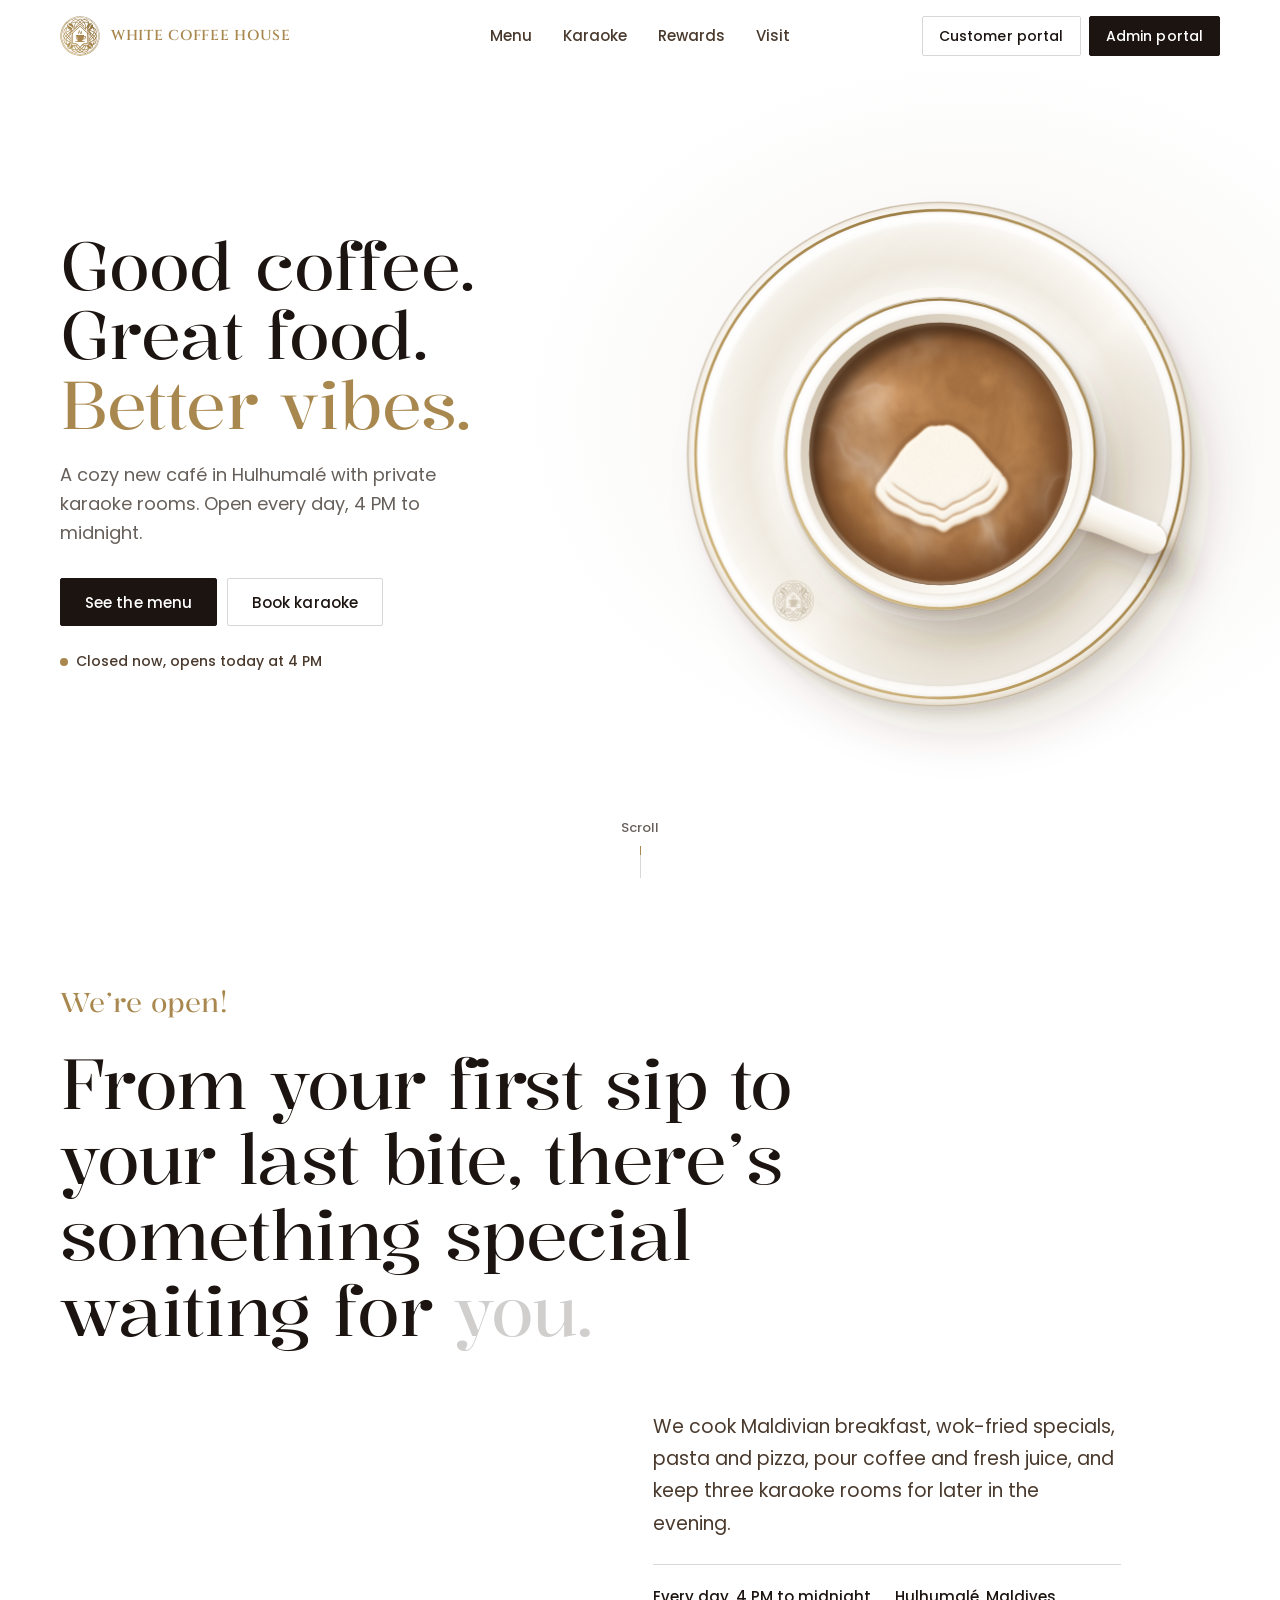
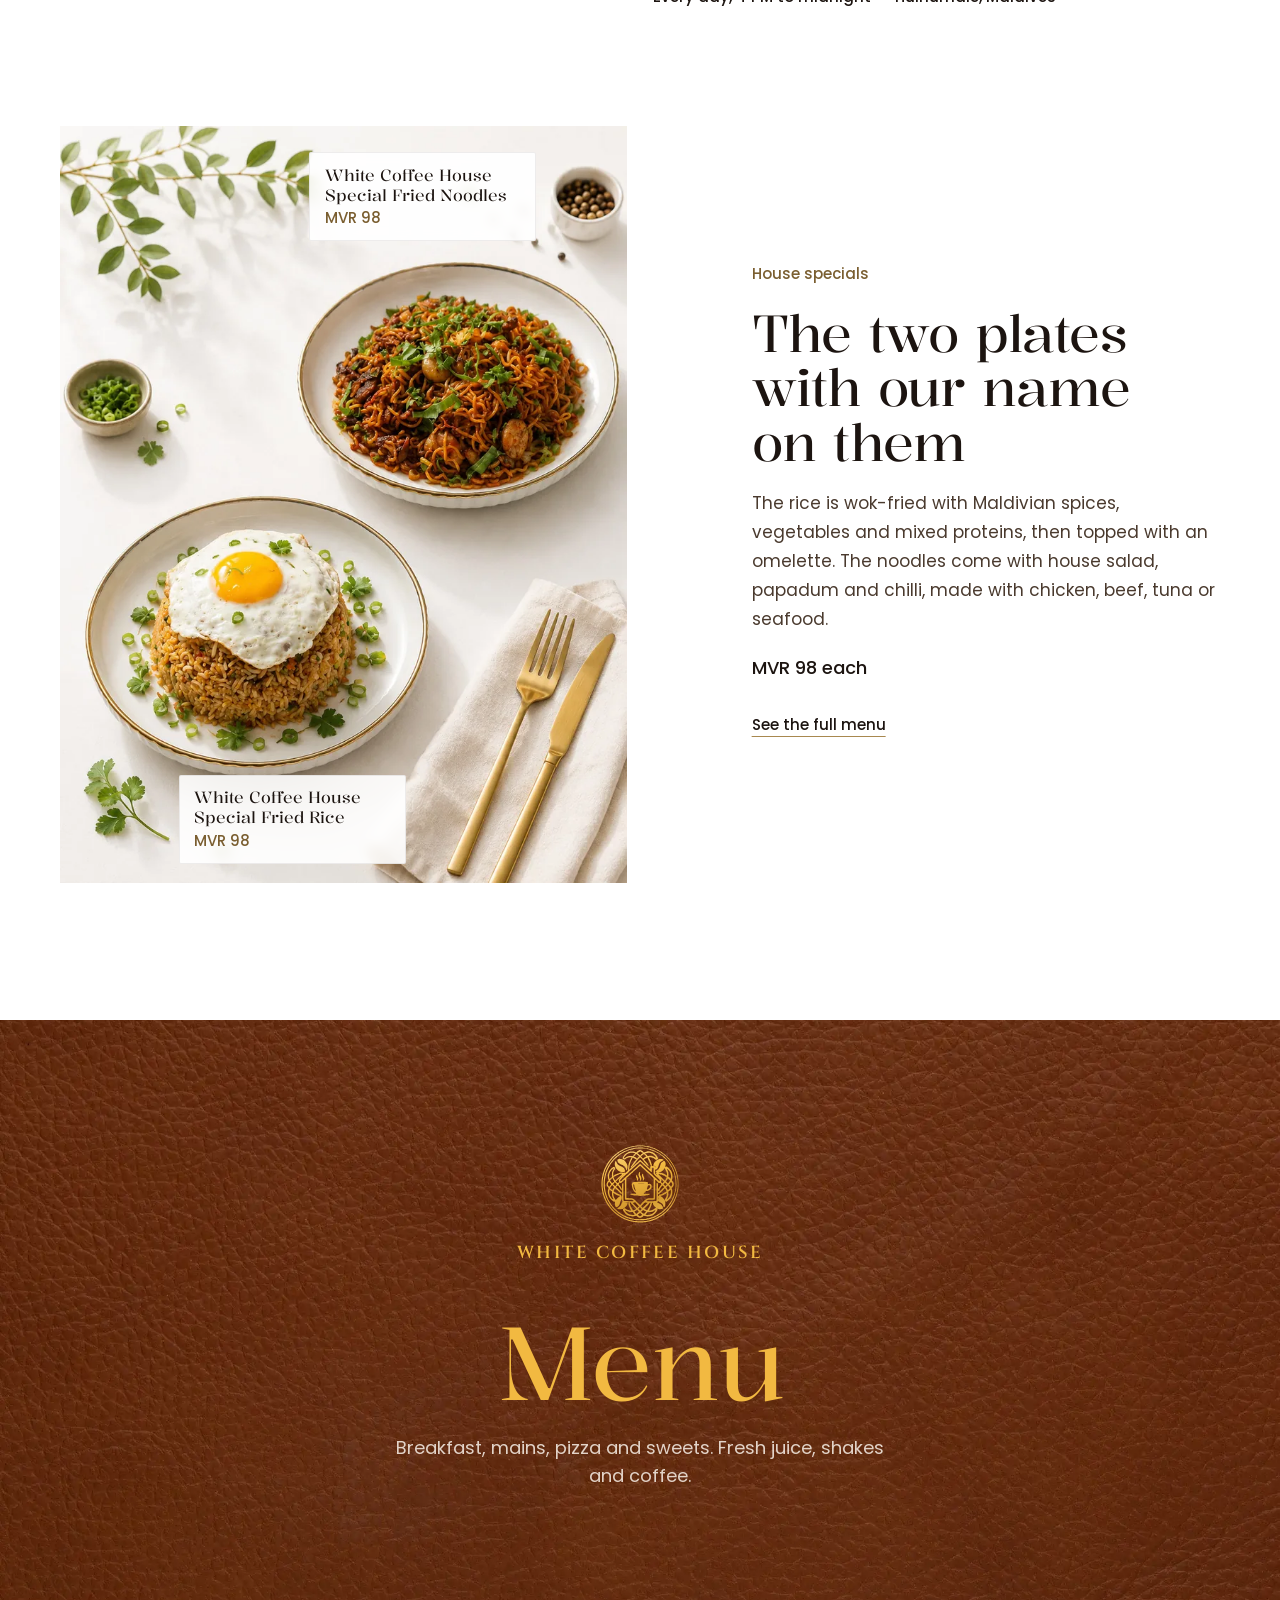
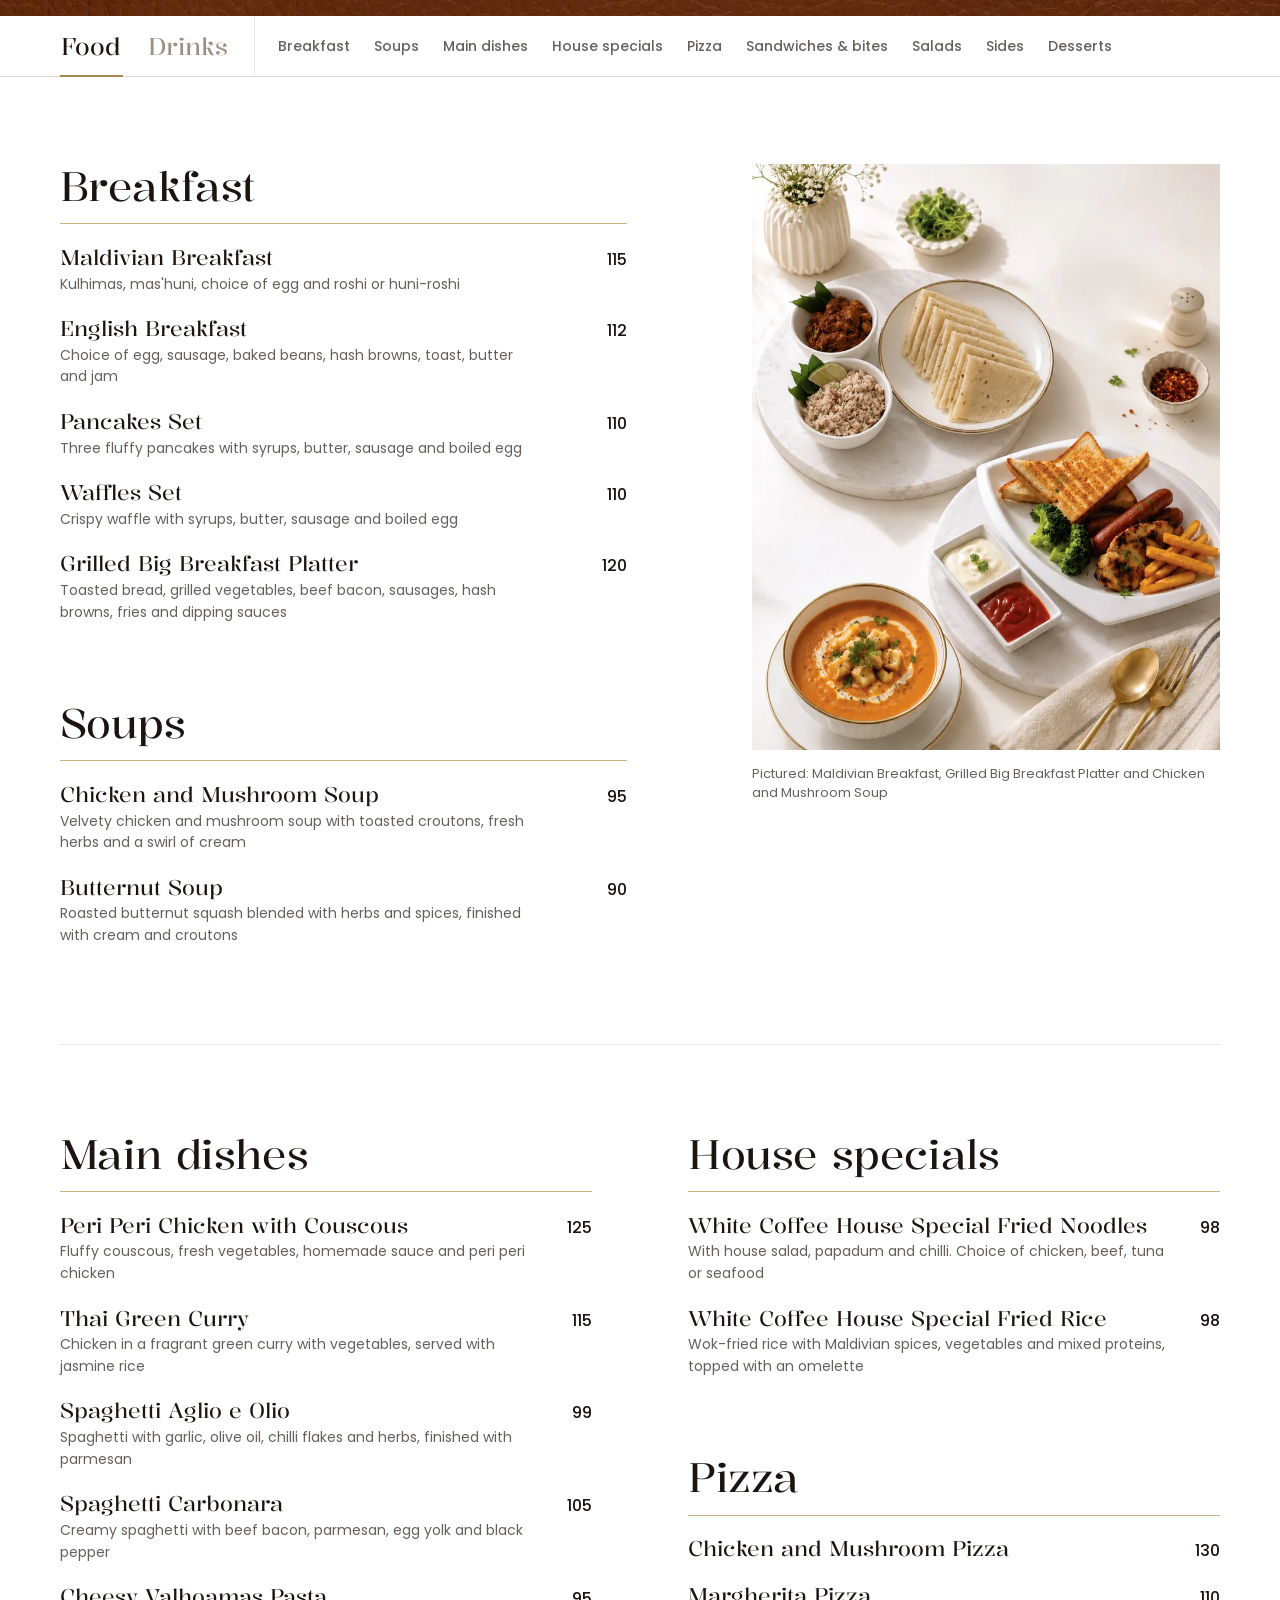
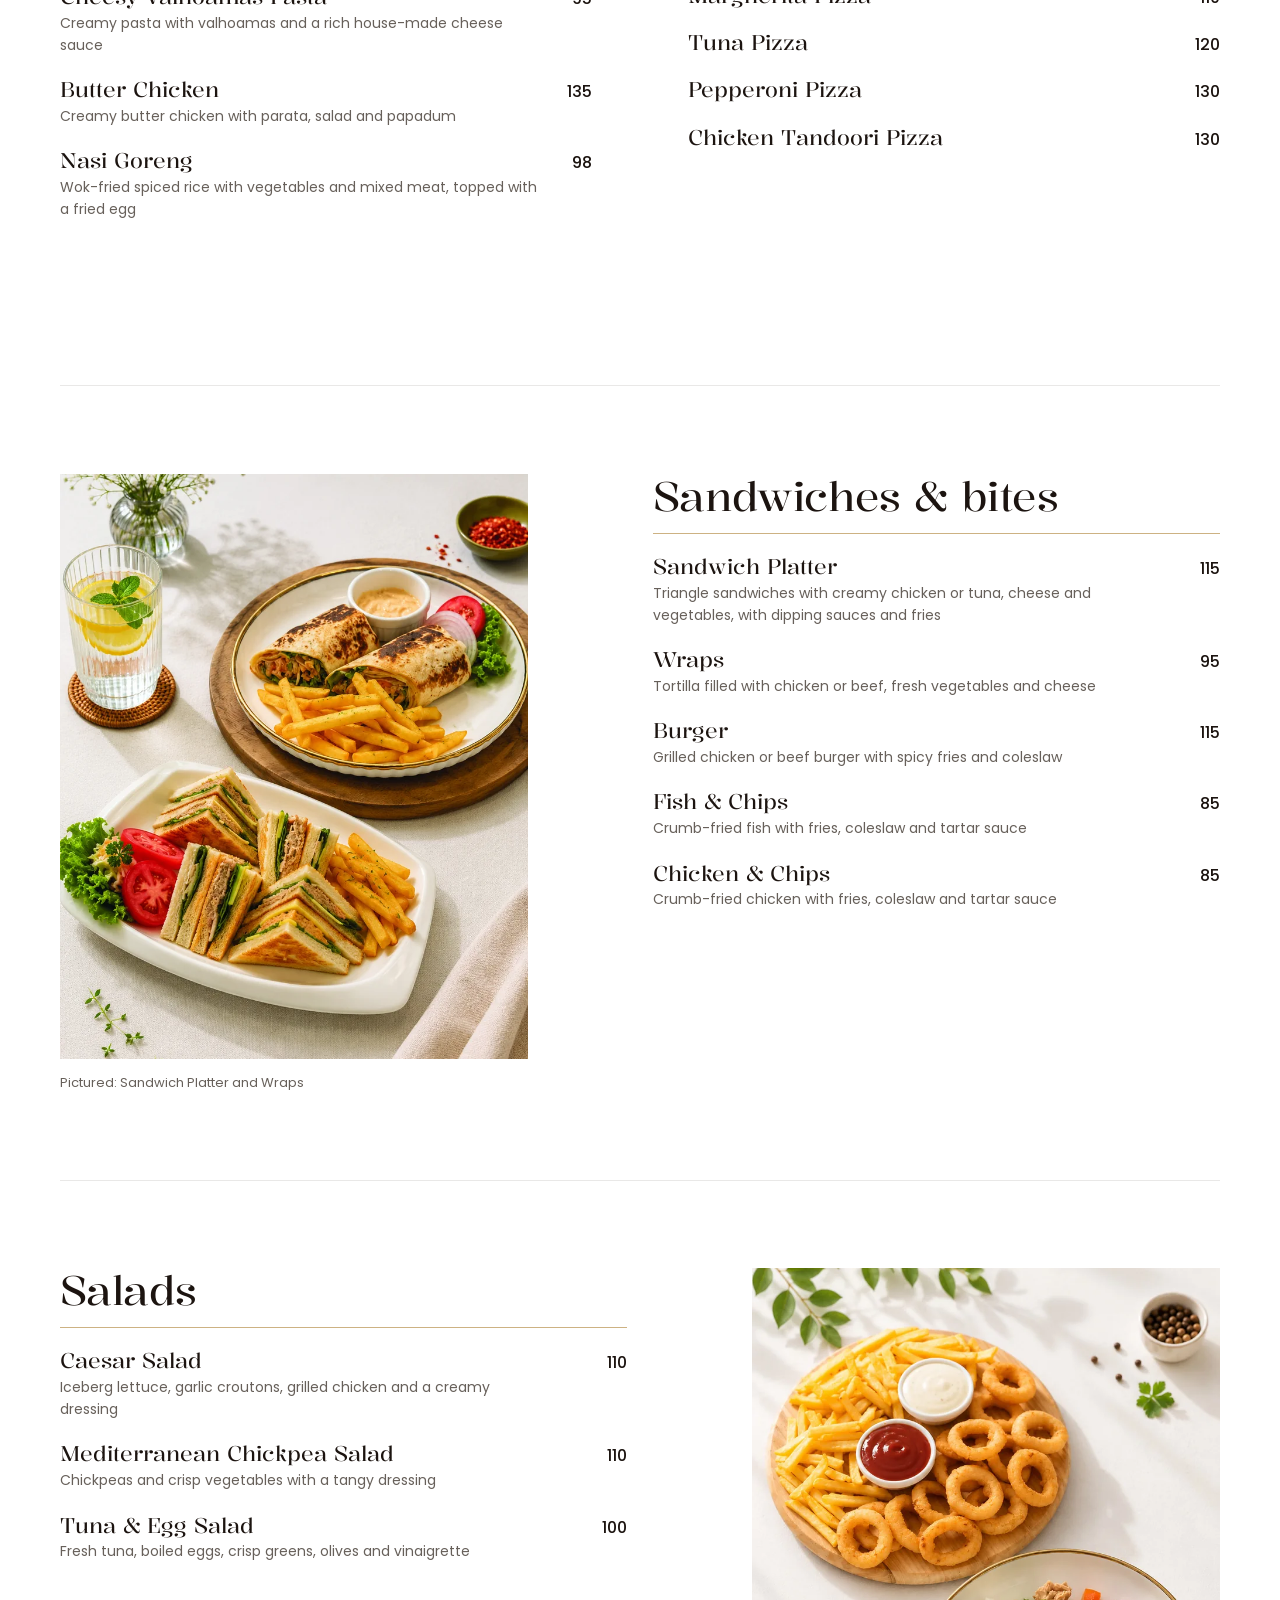
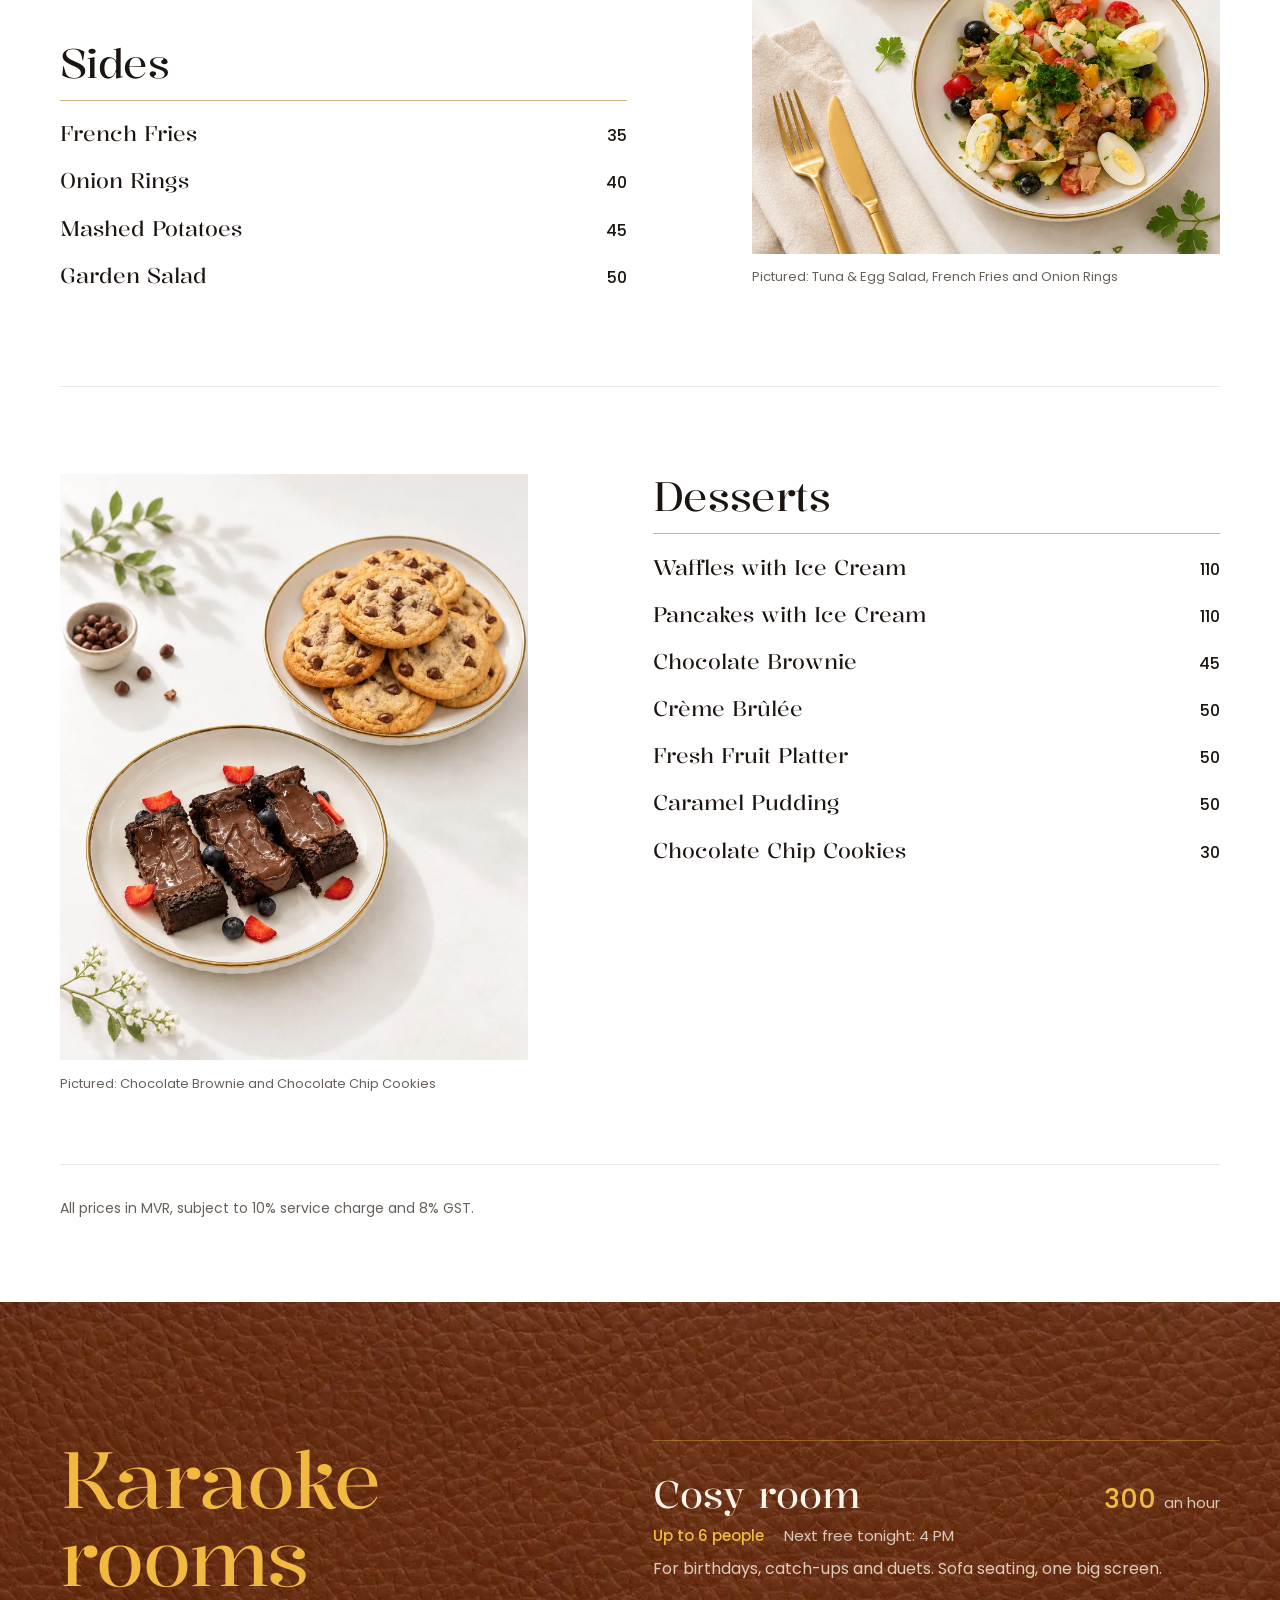
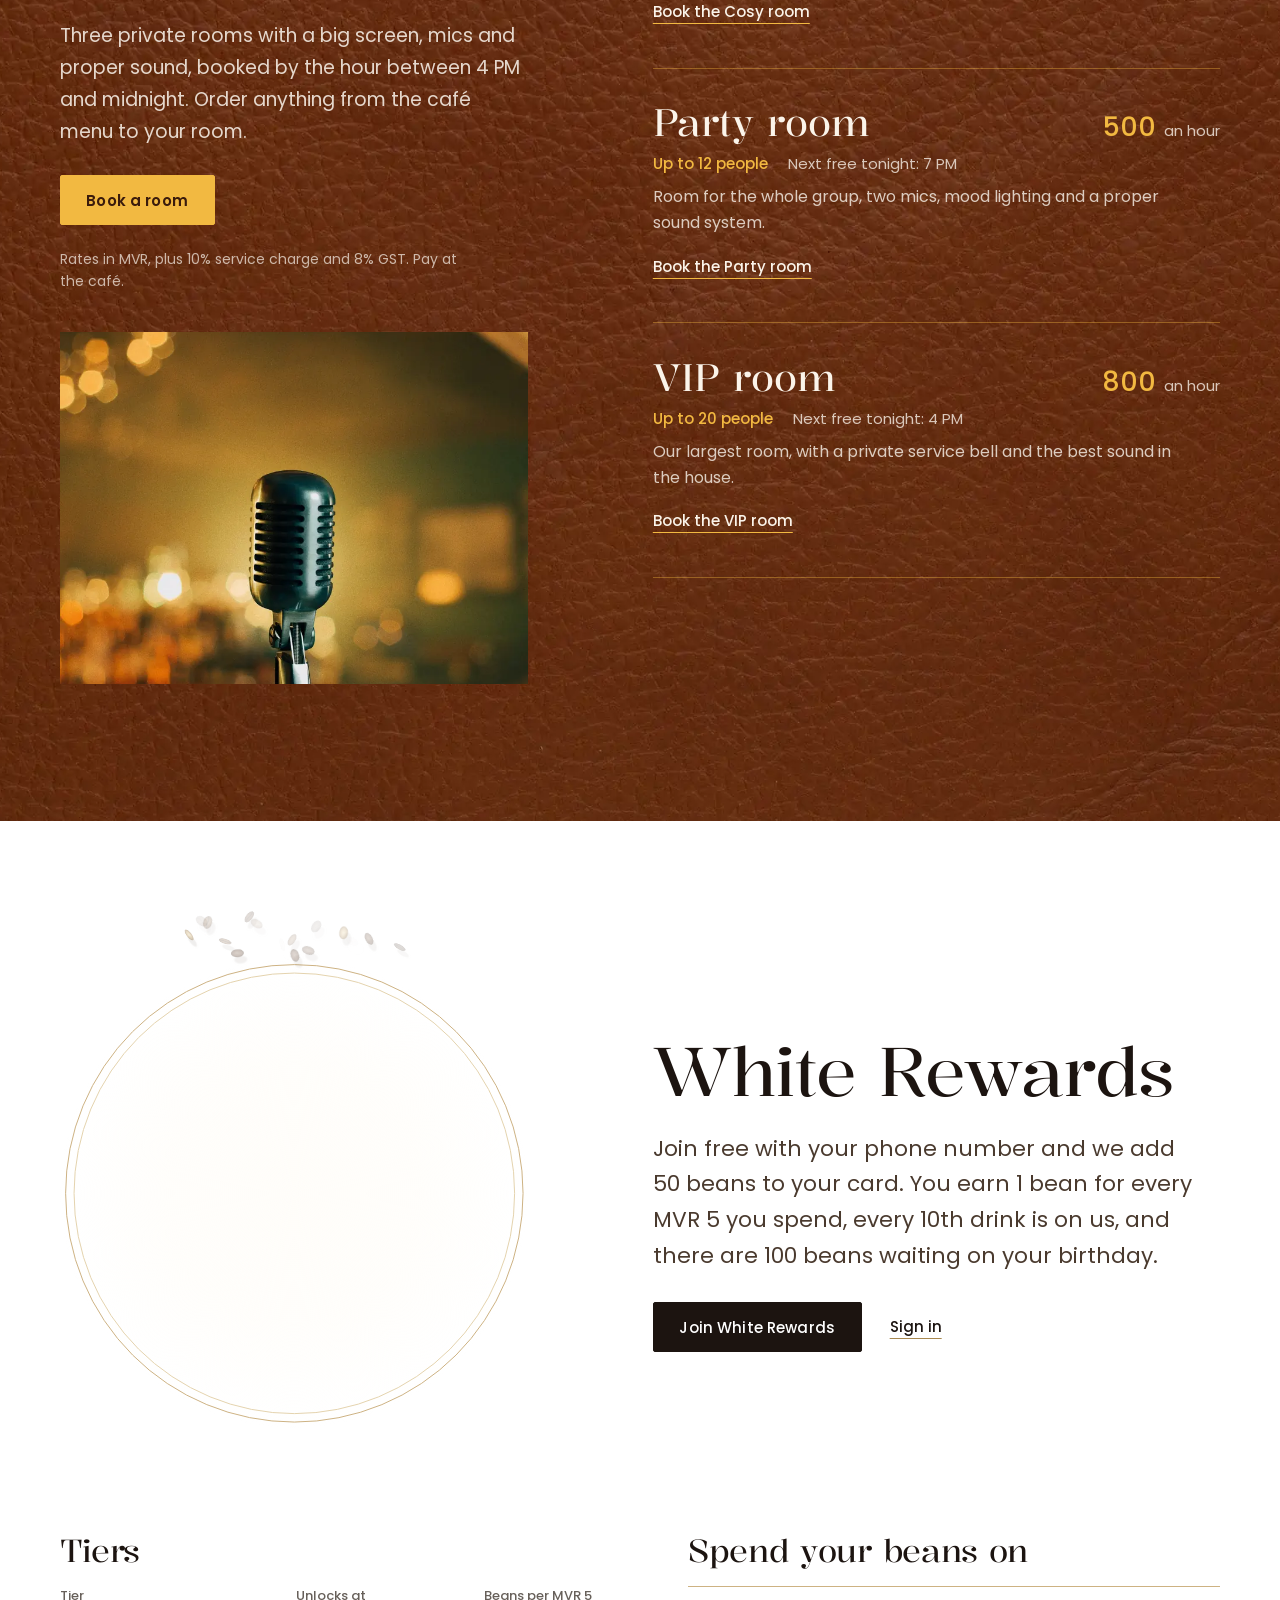
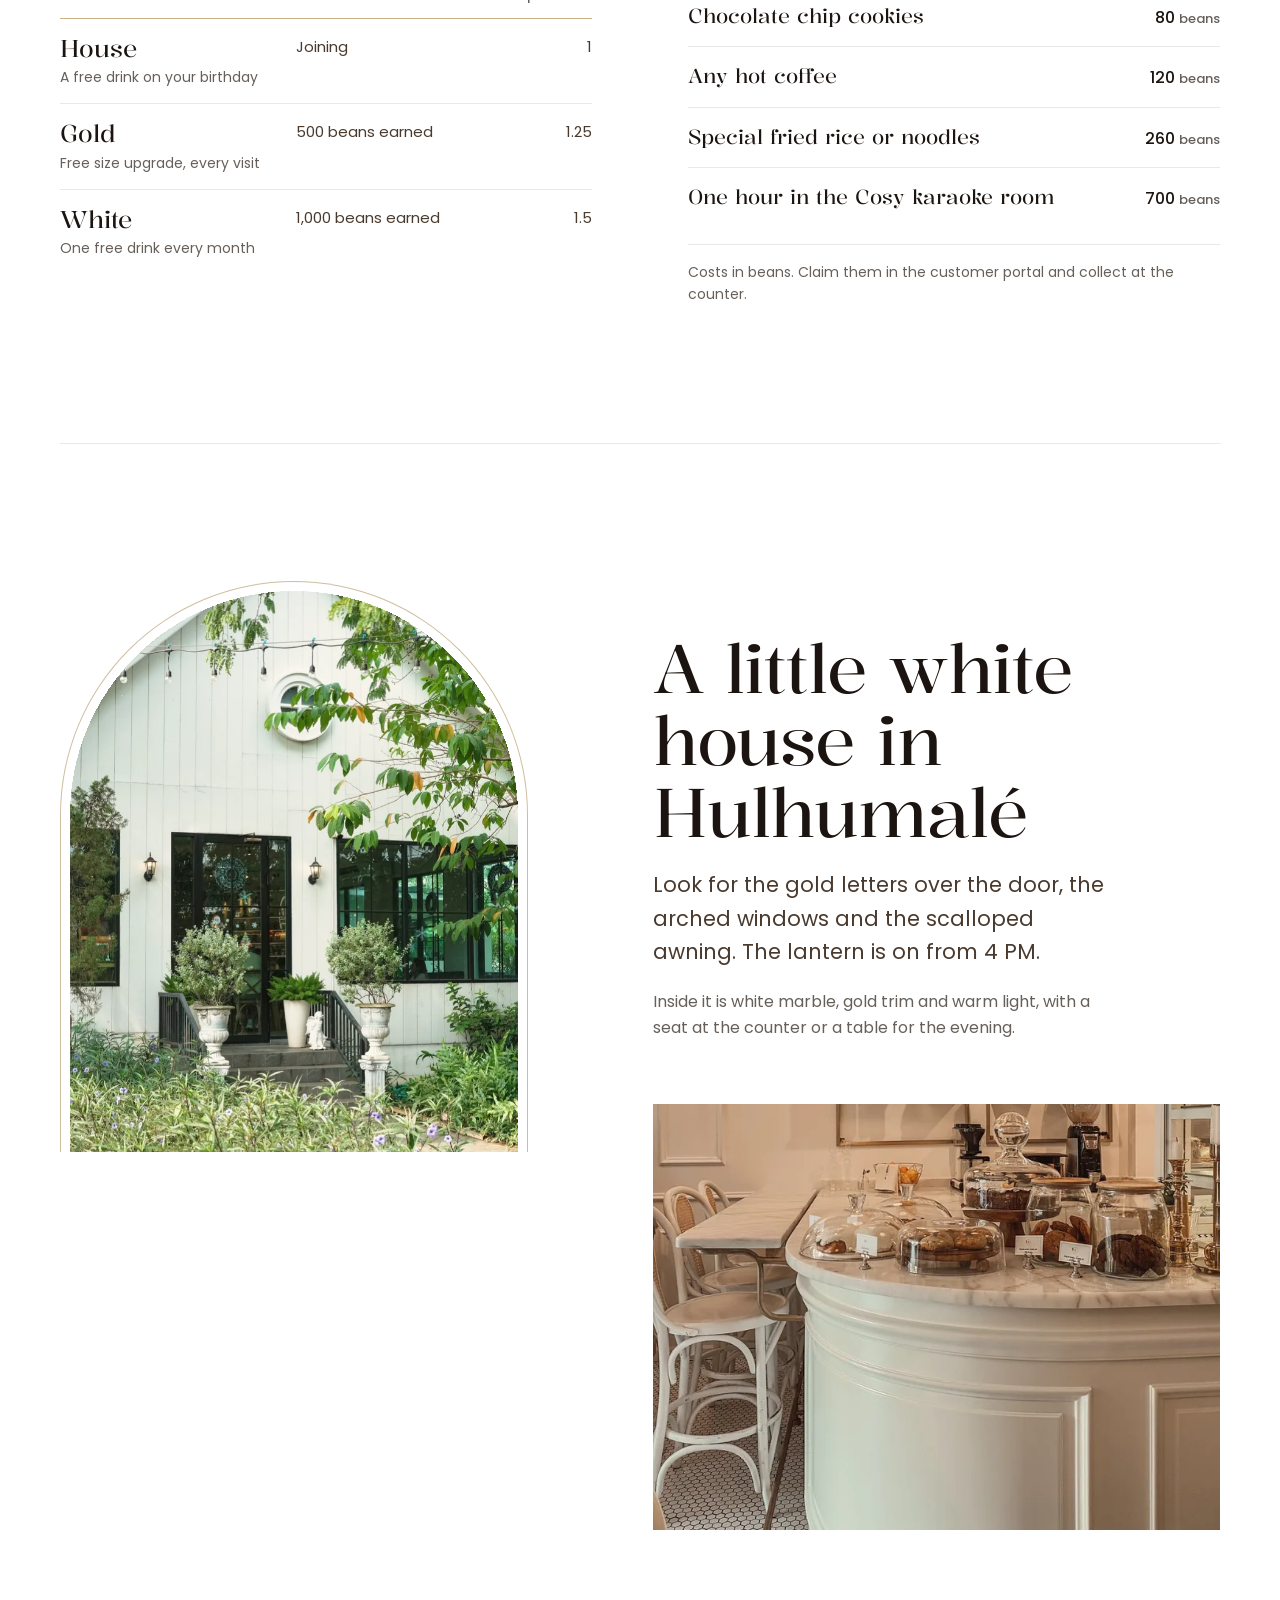
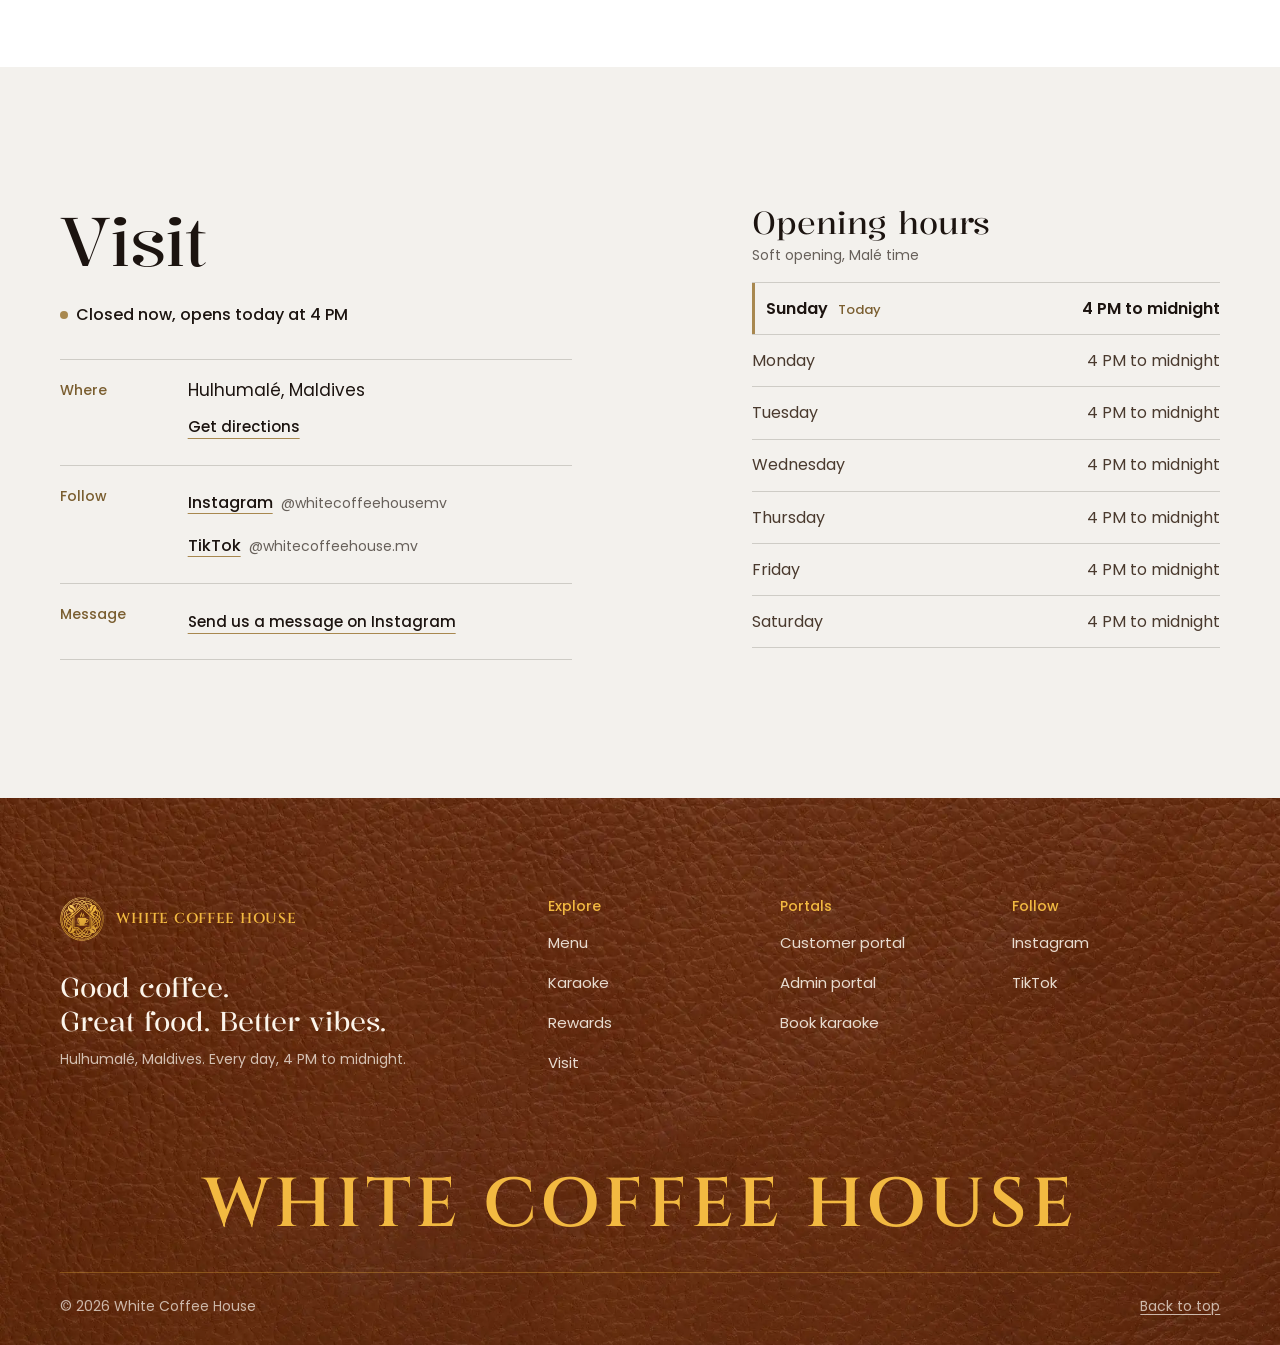
==== commit 4d8ad6d3: "v2: real menu and photos from the printed menu, leather + gold brand look, karaoke room booking (pub" ====
--- a/index.html
+++ b/index.html
@@ -3,10 +3,10 @@
 <head>
   <meta charset="utf-8">
   <meta name="viewport" content="width=device-width, initial-scale=1, viewport-fit=cover">
-  <title>White Coffee House — Coffee, food & good vibes in Hulhumalé</title>
-  <meta name="description" content="White Coffee House is a cozy new café in Hulhumalé, Maldives. Good coffee, great food and better vibes, open every day from 4 PM to midnight. Join White Rewards and earn beans on every visit.">
+  <title>White Coffee House | Café and karaoke rooms in Hulhumalé</title>
+  <meta name="description" content="White Coffee House is a café in Hulhumalé, Maldives, with three private karaoke rooms. Maldivian breakfast, house fried rice and noodles, pasta, pizza, fresh juice and coffee, every day from 4 PM to midnight.">
   <meta name="robots" content="noindex, nofollow">
-  <meta name="theme-color" content="#FBF8F2">
+  <meta name="theme-color" content="#FFFFFF">
   <meta name="color-scheme" content="light">
   <link rel="canonical" href="https://muaaadh.github.io/white-coffee/">
 
@@ -16,19 +16,19 @@
 
   <meta property="og:type" content="website">
   <meta property="og:site_name" content="White Coffee House">
-  <meta property="og:title" content="White Coffee House — Coffee, food & good vibes in Hulhumalé">
-  <meta property="og:description" content="A cozy new café in Hulhumalé, Maldives. Open every day from 4 PM to midnight.">
+  <meta property="og:title" content="White Coffee House | Café and karaoke rooms in Hulhumalé">
+  <meta property="og:description" content="Maldivian breakfast, house fried rice and noodles, pizza, juice and coffee, plus three private karaoke rooms. Open every day from 4 PM to midnight.">
   <meta property="og:url" content="https://muaaadh.github.io/white-coffee/">
   <meta property="og:image" content="https://muaaadh.github.io/white-coffee/assets/icons/og-image.png">
   <meta property="og:image:width" content="1200">
   <meta property="og:image:height" content="630">
-  <meta property="og:image:alt" content="The gold White Coffee House emblem on a warm white background">
+  <meta property="og:image:alt" content="The gold White Coffee House emblem on a white background">
   <meta property="og:locale" content="en_GB">
   <meta name="twitter:card" content="summary_large_image">
-  <meta name="twitter:title" content="White Coffee House — Coffee, food & good vibes in Hulhumalé">
-  <meta name="twitter:description" content="A cozy new café in Hulhumalé, Maldives. Open every day from 4 PM to midnight.">
+  <meta name="twitter:title" content="White Coffee House | Café and karaoke rooms in Hulhumalé">
+  <meta name="twitter:description" content="Maldivian breakfast, house fried rice and noodles, pizza, juice and coffee, plus three private karaoke rooms. Open every day from 4 PM to midnight.">
   <meta name="twitter:image" content="https://muaaadh.github.io/white-coffee/assets/icons/og-image.png">
-  <meta name="twitter:image:alt" content="The gold White Coffee House emblem on a warm white background">
+  <meta name="twitter:image:alt" content="The gold White Coffee House emblem on a white background">
 
   <script type="application/ld+json">
   {
@@ -36,20 +36,29 @@
     "@type": "CafeOrCoffeeShop",
     "name": "White Coffee House",
     "slogan": "Good coffee. Great food. Better vibes.",
-    "description": "A cozy new café in Hulhumalé, Maldives, serving coffee, bagels, brunch plates and sweets.",
+    "description": "A café in Hulhumalé, Maldives, serving Maldivian breakfast, house fried rice and noodles, pasta, pizza, desserts, fresh juice, milkshakes and coffee, with three private karaoke rooms you can book by the hour.",
     "url": "https://muaaadh.github.io/white-coffee/",
-    "image": "https://muaaadh.github.io/white-coffee/assets/icons/og-image.png",
+    "image": "https://muaaadh.github.io/white-coffee/assets/img/menu/fried-noodles-rice-1086.webp",
     "logo": "https://muaaadh.github.io/white-coffee/assets/icons/icon-512.png",
+    "hasMenu": "https://muaaadh.github.io/white-coffee/#menu",
+    "priceRange": "MVR 7 to 135",
+    "currenciesAccepted": "MVR",
     "address": { "@type": "PostalAddress", "addressLocality": "Hulhumalé", "addressCountry": "MV" },
-    "openingHours": "Mo-Su 16:00-24:00",
-    "servesCuisine": ["Coffee", "Breakfast"],
+    "openingHoursSpecification": [{
+      "@type": "OpeningHoursSpecification",
+      "dayOfWeek": ["Sunday", "Monday", "Tuesday", "Wednesday", "Thursday", "Friday", "Saturday"],
+      "opens": "16:00", "closes": "24:00"
+    }],
+    "servesCuisine": ["Maldivian", "Breakfast", "Asian", "Italian", "Pizza", "Desserts", "Coffee", "Juice"],
+    "amenityFeature": [{ "@type": "LocationFeatureSpecification", "name": "Private karaoke rooms, bookable by the hour", "value": true }],
+    "potentialAction": { "@type": "ReserveAction", "name": "Book a karaoke room", "target": "https://muaaadh.github.io/white-coffee/karaoke/" },
     "sameAs": ["https://www.instagram.com/whitecoffeehousemv/", "https://www.tiktok.com/@whitecoffeehouse.mv"]
   }
   </script>
 
   <link rel="preconnect" href="https://fonts.googleapis.com">
   <link rel="preconnect" href="https://fonts.gstatic.com" crossorigin>
-  <link rel="stylesheet" href="https://fonts.googleapis.com/css2?family=Cinzel:wght@500;600&family=Kalnia:wght@300;400;500&family=Manrope:wght@400;500;600;700&display=swap">
+  <link rel="stylesheet" href="https://fonts.googleapis.com/css2?family=Cinzel:wght@500;600&family=Kalnia:wght@300;400;500&family=Poppins:wght@300;400;500;600&display=swap">
   <link rel="stylesheet" href="assets/css/base.css">
   <link rel="stylesheet" href="assets/css/site.css">
   <link rel="stylesheet" href="assets/css/hero.css">
@@ -79,55 +88,51 @@
       <nav class="hdr__nav" id="site-nav" aria-label="Main">
         <ul class="hdr__list" role="list">
           <li><a class="hdr__link" href="#menu" data-nav="menu">Menu</a></li>
+          <li><a class="hdr__link" href="#karaoke" data-nav="karaoke">Karaoke</a></li>
           <li><a class="hdr__link" href="#rewards" data-nav="rewards">Rewards</a></li>
-          <li><a class="hdr__link" href="#space" data-nav="space">The space</a></li>
           <li><a class="hdr__link" href="#visit" data-nav="visit">Visit</a></li>
         </ul>
       </nav>
 
       <div class="hdr__actions">
-        <a class="btn btn--ghost btn--sm hdr-btn" href="portal/" aria-label="Customer portal">
-          <svg class="hdr-btn__icon" viewBox="0 0 16 16" aria-hidden="true" focusable="false"><circle cx="8" cy="5.4" r="2.6"/><path d="M2.8 13.6c.7-2.5 2.8-3.9 5.2-3.9s4.5 1.4 5.2 3.9"/></svg>
-          <span>Customer<span class="hdr-btn__long"> portal</span></span>
-        </a>
-        <a class="btn btn--sm hdr-btn hdr-btn--dark" href="admin/" aria-label="Admin portal">
-          <svg class="hdr-btn__icon" viewBox="0 0 16 16" aria-hidden="true" focusable="false"><rect x="2.5" y="2.5" width="4.6" height="4.6" rx="1.2"/><rect x="8.9" y="2.5" width="4.6" height="4.6" rx="1.2"/><rect x="2.5" y="8.9" width="4.6" height="4.6" rx="1.2"/><rect x="8.9" y="8.9" width="4.6" height="4.6" rx="1.2"/></svg>
-          <span>Admin<span class="hdr-btn__long"> portal</span></span>
-        </a>
+        <a class="btn btn--ghost btn--sm hdr-btn" href="portal/"><span>Customer<span class="hdr-btn__long"> portal</span></span></a>
+        <a class="btn btn--sm hdr-btn hdr-btn--dark" href="admin/"><span>Admin<span class="hdr-btn__long"> portal</span></span></a>
       </div>
     </div>
   </header>
 
-  <!-- Mobile menu sheet (≤ 820px) -->
+  <!-- Mobile menu sheet (820px and below) -->
   <div class="sheet" id="menu-sheet" data-menu-sheet>
     <div class="sheet__inner container">
       <nav class="sheet__nav" aria-label="Site menu">
         <ul class="sheet__list" role="list">
           <li><a class="sheet__link" href="#menu" data-nav="menu">Menu</a></li>
+          <li><a class="sheet__link" href="#karaoke" data-nav="karaoke">Karaoke</a></li>
           <li><a class="sheet__link" href="#rewards" data-nav="rewards">Rewards</a></li>
-          <li><a class="sheet__link" href="#space" data-nav="space">The space</a></li>
           <li><a class="sheet__link" href="#visit" data-nav="visit">Visit</a></li>
         </ul>
       </nav>
       <div class="sheet__portals">
         <a class="sheet__portal" href="portal/">
-          <svg class="sheet__portal-icon" viewBox="0 0 16 16" aria-hidden="true" focusable="false"><circle cx="8" cy="5.4" r="2.6"/><path d="M2.8 13.6c.7-2.5 2.8-3.9 5.2-3.9s4.5 1.4 5.2 3.9"/></svg>
-          <span class="sheet__portal-text"><strong>Customer portal</strong><span>Your card, beans and rewards</span></span>
+          <span class="sheet__portal-text"><strong>Customer portal</strong><span>Your White Rewards card and beans</span></span>
         </a>
         <a class="sheet__portal sheet__portal--dark" href="admin/">
-          <svg class="sheet__portal-icon" viewBox="0 0 16 16" aria-hidden="true" focusable="false"><rect x="2.5" y="2.5" width="4.6" height="4.6" rx="1.2"/><rect x="8.9" y="2.5" width="4.6" height="4.6" rx="1.2"/><rect x="2.5" y="8.9" width="4.6" height="4.6" rx="1.2"/><rect x="8.9" y="8.9" width="4.6" height="4.6" rx="1.2"/></svg>
           <span class="sheet__portal-text"><strong>Admin portal</strong><span>For the café team</span></span>
         </a>
       </div>
       <p class="sheet__meta">
         <span class="status-pill" data-open-status><span class="status-pill__dot" aria-hidden="true"></span><span data-status-text>Open every day, 4 PM to midnight</span></span>
-        <span class="sheet__meta-line">Every day, 4 PM to midnight · Hulhumalé</span>
+        <span class="sheet__meta-line">Every day, 4 PM to midnight, Hulhumalé</span>
       </p>
     </div>
   </div>
 
   <main id="main">
     <!-- HERO:START -->
+    <!--
+      Hero: "a latte you can stir" (assets/css/hero.css + assets/js/hero.js; ids are wch-*).
+      The open / closed line is site-owned: site.js fills every [data-open-status].
+    -->
     <section class="hero" id="top" aria-labelledby="hero-title" data-hero>
       <div class="hero__inner container">
         <div class="hero__copy">
@@ -137,39 +142,36 @@
             <span class="hero__line"><span>Great food.</span></span>
             <span class="hero__line hero__line--gold"><span>Better vibes.</span></span>
           </h1>
-          <p class="hero__lede">A cozy new café in Hulhumalé, open every day from 4&nbsp;PM to midnight.</p>
+          <p class="hero__lede">A cozy new café in Hulhumalé with private karaoke rooms. Open every day, 4&nbsp;PM to midnight.</p>
           <div class="hero__ctas">
             <a class="btn hero__cta" href="#menu">See the menu</a>
-            <a class="btn btn--ghost hero__cta" href="#rewards">
-              <svg class="hero__cta-icon" viewBox="0 0 16 16" aria-hidden="true" focusable="false"><ellipse cx="8" cy="8" rx="4.4" ry="6" transform="rotate(35 8 8)"/><path d="M5.6 12.6c2.2-1.4 2.6-3.5 2.4-4.6s-.3-3 2.3-4.6"/></svg>
-              Join White Rewards
-            </a>
+            <a class="btn btn--ghost hero__cta" href="karaoke/">Book karaoke</a>
           </div>
           <p class="hero__status"><span class="status-pill" data-open-status><span class="status-pill__dot" aria-hidden="true"></span><span data-status-text>Open every day, 4 PM to midnight</span></span></p>
         </div>
 
-        <div class="hero__visual">
-          <div class="cup-scroll" data-cup-scroll>
-            <div class="cup-enter">
-              <div class="cup-stage" data-stage>
+        <div class="hero__visual" data-latte-visual>
+          <div class="latte" data-latte-scroll>
+            <div class="latte__enter">
+              <div class="latte__stage" data-latte-stage>
                 <!-- shadow of the saucer on the table -->
-                <div class="cup-layer cup-layer--table" data-layer="table" aria-hidden="true">
+                <div class="latte__layer latte__layer--table" data-latte-layer="table" aria-hidden="true">
                   <svg viewBox="-120 -120 240 240" focusable="false">
                     <defs>
-                      <filter id="blurTableWide" x="-50%" y="-50%" width="200%" height="200%"><feGaussianBlur stdDeviation="9"/></filter>
-                      <filter id="blurTableNear" x="-50%" y="-50%" width="200%" height="200%"><feGaussianBlur stdDeviation="2.2"/></filter>
+                      <filter id="wch-latte-blur-table-wide" x="-50%" y="-50%" width="200%" height="200%"><feGaussianBlur stdDeviation="9"/></filter>
+                      <filter id="wch-latte-blur-table-near" x="-50%" y="-50%" width="200%" height="200%"><feGaussianBlur stdDeviation="2.2"/></filter>
                     </defs>
-                    <circle cx="9" cy="13" r="98" fill="rgba(84,58,32,.13)" filter="url(#blurTableWide)"/>
-                    <circle cx="2.2" cy="3.4" r="99.2" fill="rgba(84,58,32,.16)" filter="url(#blurTableNear)"/>
+                    <circle cx="9" cy="13" r="98" fill="rgba(84,58,32,.13)" filter="url(#wch-latte-blur-table-wide)"/>
+                    <circle cx="2.2" cy="3.4" r="99.2" fill="rgba(84,58,32,.16)" filter="url(#wch-latte-blur-table-near)"/>
                   </svg>
                 </div>
 
-                <div class="cup-tilt" data-tilt>
+                <div class="latte__tilt" data-latte-tilt>
                   <!-- saucer -->
-                  <div class="cup-layer cup-layer--saucer" aria-hidden="true">
+                  <div class="latte__layer latte__layer--saucer" aria-hidden="true">
                     <svg viewBox="-120 -120 240 240" focusable="false">
                       <defs>
-                        <radialGradient id="saucerBase" cx="0" cy="0" r="100" gradientUnits="userSpaceOnUse">
+                        <radialGradient id="wch-latte-saucer-base" cx="0" cy="0" r="100" gradientUnits="userSpaceOnUse">
                           <stop offset="0" stop-color="#FFFFFF"/>
                           <stop offset=".64" stop-color="#FCFAF6"/>
                           <stop offset=".76" stop-color="#F3EEE5"/>
@@ -178,46 +180,47 @@
                           <stop offset=".982" stop-color="#F1EBE1"/>
                           <stop offset="1" stop-color="#E2D8C8"/>
                         </radialGradient>
-                        <linearGradient id="saucerLight" x1="-.15" y1="-.15" x2="1.05" y2="1.05">
+                        <linearGradient id="wch-latte-saucer-light" x1="-.15" y1="-.15" x2="1.05" y2="1.05">
                           <stop offset="0" stop-color="#FFFFFF" stop-opacity=".9"/>
                           <stop offset=".45" stop-color="#FFFFFF" stop-opacity="0"/>
                           <stop offset="1" stop-color="#8A6C3A" stop-opacity=".10"/>
                         </linearGradient>
-                        <linearGradient id="slopeLight" x1="0" y1="0" x2="1" y2="1">
+                        <linearGradient id="wch-latte-slope-light" x1="0" y1="0" x2="1" y2="1">
                           <stop offset="0" stop-color="#7A5E30" stop-opacity=".07"/>
                           <stop offset=".55" stop-color="#7A5E30" stop-opacity="0"/>
                           <stop offset="1" stop-color="#FFFFFF" stop-opacity=".55"/>
                         </linearGradient>
-                        <linearGradient id="goldLine" x1="0" y1="0" x2="1" y2="1">
+                        <linearGradient id="wch-latte-gold-line" x1="0" y1="0" x2="1" y2="1">
                           <stop offset="0" stop-color="#E2CC97"/>
                           <stop offset=".35" stop-color="#B8995C"/>
                           <stop offset=".7" stop-color="#9C7D45"/>
                           <stop offset="1" stop-color="#C9AE73"/>
                         </linearGradient>
-                        <mask id="rimRing"><circle r="100" fill="#fff"/><circle r="91" fill="#000"/></mask>
-                        <mask id="slopeRing"><circle r="92" fill="#fff"/><circle r="66" fill="#000"/></mask>
+                        <mask id="wch-latte-rim-ring"><circle r="100" fill="#fff"/><circle r="91" fill="#000"/></mask>
+                        <mask id="wch-latte-slope-ring"><circle r="92" fill="#fff"/><circle r="66" fill="#000"/></mask>
                       </defs>
-                      <circle r="100" fill="url(#saucerBase)"/>
-                      <circle r="100" fill="url(#slopeLight)" mask="url(#slopeRing)"/>
-                      <circle r="100" fill="url(#saucerLight)" mask="url(#rimRing)"/>
-                      <circle r="96.6" fill="none" stroke="url(#goldLine)" stroke-width="1.05"/>
-                      <circle r="99.65" fill="none" stroke="rgba(122,94,48,.28)" stroke-width=".55"/>
-                      <image href="assets/img/logo-mark.svg" x="-66.5" y="49.5" width="15" height="15" opacity=".85"/>
+                      <circle r="100" fill="url(#wch-latte-saucer-base)"/>
+                      <circle r="100" fill="url(#wch-latte-slope-light)" mask="url(#wch-latte-slope-ring)"/>
+                      <circle r="100" fill="url(#wch-latte-saucer-light)" mask="url(#wch-latte-rim-ring)"/>
+                      <circle class="latte__rim latte__rim--saucer" r="96.6" transform="rotate(-90)" fill="none" stroke="url(#wch-latte-gold-line)" stroke-width="1.05"/>
+                      <circle class="latte__hairline" r="99.65" fill="none" stroke="rgba(122,94,48,.28)" stroke-width=".55"/>
                     </svg>
+                    <span class="latte__mark"></span>
+                    <span class="latte__glint latte__glint--saucer"></span>
                   </div>
 
                   <!-- shadow of the cup on the saucer -->
-                  <div class="cup-layer cup-layer--cupshadow" data-layer="cupshadow" aria-hidden="true">
+                  <div class="latte__layer latte__layer--cupshadow" data-latte-layer="cupshadow" aria-hidden="true">
                     <svg viewBox="-120 -120 240 240" focusable="false">
                       <defs>
-                        <filter id="blurCupWide" x="-50%" y="-50%" width="200%" height="200%"><feGaussianBlur stdDeviation="6"/></filter>
-                        <filter id="blurCupNear" x="-50%" y="-50%" width="200%" height="200%"><feGaussianBlur stdDeviation="1.6"/></filter>
+                        <filter id="wch-latte-blur-cup-wide" x="-50%" y="-50%" width="200%" height="200%"><feGaussianBlur stdDeviation="6"/></filter>
+                        <filter id="wch-latte-blur-cup-near" x="-50%" y="-50%" width="200%" height="200%"><feGaussianBlur stdDeviation="1.6"/></filter>
                       </defs>
-                      <g filter="url(#blurCupWide)" fill="rgba(84,58,32,.26)">
+                      <g filter="url(#wch-latte-blur-cup-wide)" fill="rgba(84,58,32,.26)">
                         <circle cx="8" cy="11" r="61"/>
                         <g transform="translate(8 11) rotate(22)"><rect x="54" y="-6" width="42" height="12" rx="6"/></g>
                       </g>
-                      <g filter="url(#blurCupNear)" fill="rgba(84,58,32,.20)">
+                      <g filter="url(#wch-latte-blur-cup-near)" fill="rgba(84,58,32,.20)">
                         <circle cx="1.6" cy="2.4" r="61.6"/>
                         <g transform="translate(2.6 3.6) rotate(22)"><rect x="56" y="-5.6" width="40" height="11.2" rx="5.6"/></g>
                       </g>
@@ -225,16 +228,16 @@
                   </div>
 
                   <!-- cup: handle, rim, inner wall, coffee -->
-                  <div class="cup-layer cup-layer--cup" data-layer="cup">
+                  <div class="latte__layer latte__layer--cup" data-latte-layer="cup">
                     <svg viewBox="-120 -120 240 240" aria-hidden="true" focusable="false">
                       <defs>
-                        <linearGradient id="handleShade" x1="0" y1="0" x2="0" y2="1">
+                        <linearGradient id="wch-latte-handle" x1="0" y1="0" x2="0" y2="1">
                           <stop offset="0" stop-color="#FFFFFF"/>
                           <stop offset=".45" stop-color="#FBF8F3"/>
                           <stop offset=".8" stop-color="#EAE2D5"/>
                           <stop offset="1" stop-color="#D8CDBB"/>
                         </linearGradient>
-                        <radialGradient id="rimBase" cx="0" cy="0" r="62" gradientUnits="userSpaceOnUse">
+                        <radialGradient id="wch-latte-rim-base" cx="0" cy="0" r="62" gradientUnits="userSpaceOnUse">
                           <stop offset=".88" stop-color="#E9E2D7"/>
                           <stop offset=".915" stop-color="#FBF9F5"/>
                           <stop offset=".945" stop-color="#FFFFFF"/>
@@ -242,69 +245,72 @@
                           <stop offset=".992" stop-color="#E4DACB"/>
                           <stop offset="1" stop-color="#CFC3B0"/>
                         </radialGradient>
-                        <linearGradient id="rimLight" x1="0" y1="0" x2="1" y2="1">
+                        <linearGradient id="wch-latte-rim-light" x1="0" y1="0" x2="1" y2="1">
                           <stop offset="0" stop-color="#FFFFFF" stop-opacity=".95"/>
                           <stop offset=".5" stop-color="#FFFFFF" stop-opacity="0"/>
                           <stop offset="1" stop-color="#7A5E30" stop-opacity=".09"/>
                         </linearGradient>
-                        <linearGradient id="wallShade" x1="0" y1="0" x2="1" y2="1">
+                        <linearGradient id="wch-latte-wall" x1="0" y1="0" x2="1" y2="1">
                           <stop offset="0" stop-color="#C9BCA8"/>
                           <stop offset=".42" stop-color="#E6DDCF"/>
                           <stop offset=".75" stop-color="#FBF8F2"/>
                           <stop offset="1" stop-color="#FFFFFF"/>
                         </linearGradient>
-                        <radialGradient id="cremaFallback" cx=".44" cy=".42" r=".6">
+                        <radialGradient id="wch-latte-crema" cx=".44" cy=".42" r=".6">
                           <stop offset="0" stop-color="#B58552"/>
                           <stop offset=".55" stop-color="#9E6C3E"/>
                           <stop offset=".86" stop-color="#7A4D2A"/>
                           <stop offset="1" stop-color="#5F3A1F"/>
                         </radialGradient>
-                        <linearGradient id="goldRim" x1="0" y1="0" x2="1" y2="1">
+                        <linearGradient id="wch-latte-gold-rim" x1="0" y1="0" x2="1" y2="1">
                           <stop offset="0" stop-color="#E4CF9C"/>
                           <stop offset=".4" stop-color="#B8995C"/>
                           <stop offset=".75" stop-color="#977841"/>
                           <stop offset="1" stop-color="#CBB077"/>
                         </linearGradient>
-                        <mask id="cupRim"><circle r="62" fill="#fff"/><circle r="55.4" fill="#000"/></mask>
+                        <mask id="wch-latte-cup-rim"><circle r="62" fill="#fff"/><circle r="55.4" fill="#000"/></mask>
                       </defs>
                       <!-- handle -->
                       <g transform="rotate(22)">
-                        <path d="M56 -7.4 C62 -7.4 66 -6.2 70 -6.2 L90 -6.2 A6.2 6.2 0 0 1 90 6.2 L70 6.2 C66 6.2 62 7.4 56 7.4 Z" fill="url(#handleShade)"/>
+                        <path d="M56 -7.4 C62 -7.4 66 -6.2 70 -6.2 L90 -6.2 A6.2 6.2 0 0 1 90 6.2 L70 6.2 C66 6.2 62 7.4 56 7.4 Z" fill="url(#wch-latte-handle)"/>
                         <path d="M60 -6.9 C64 -6.6 66.5 -6.2 70 -6.2 L90 -6.2" fill="none" stroke="#fff" stroke-width=".9" stroke-linecap="round" opacity=".9"/>
-                        <path d="M90 6.2 A6.2 6.2 0 0 0 90 -6.2" fill="none" stroke="rgba(122,94,48,.18)" stroke-width=".5" transform="translate(0 0)"/>
+                        <path d="M90 6.2 A6.2 6.2 0 0 0 90 -6.2" fill="none" stroke="rgba(122,94,48,.18)" stroke-width=".5"/>
                       </g>
                       <!-- rim -->
-                      <circle r="62" fill="url(#rimBase)"/>
-                      <circle r="62" fill="url(#rimLight)" mask="url(#cupRim)"/>
-                      <circle r="61.15" fill="none" stroke="url(#goldRim)" stroke-width=".95"/>
-                      <circle r="61.95" fill="none" stroke="rgba(122,94,48,.22)" stroke-width=".4"/>
+                      <circle r="62" fill="url(#wch-latte-rim-base)"/>
+                      <circle r="62" fill="url(#wch-latte-rim-light)" mask="url(#wch-latte-cup-rim)"/>
+                      <circle class="latte__rim latte__rim--cup" r="61.15" transform="rotate(-90)" fill="none" stroke="url(#wch-latte-gold-rim)" stroke-width=".95"/>
+                      <circle class="latte__hairline" r="61.95" fill="none" stroke="rgba(122,94,48,.22)" stroke-width=".4"/>
                       <!-- inner wall -->
-                      <circle r="55.4" fill="url(#wallShade)"/>
-                      <!-- coffee (first paint + no-WebGL fallback; the canvas paints over it) -->
-                      <circle r="52" fill="url(#cremaFallback)"/>
-                      <g class="latte-fallback">
+                      <circle r="55.4" fill="url(#wch-latte-wall)"/>
+                      <!-- coffee: first paint + no-WebGL fallback (the canvas paints over it) -->
+                      <circle r="52" fill="url(#wch-latte-crema)"/>
+                      <g class="latte__fallback">
                         <path fill="none" stroke="#5F3A1F" stroke-opacity=".28" stroke-width="2.4" d="M0 26 C-10 16 -30 6 -30 -10 C-30 -22 -20 -28 -11 -27 C-5 -26.5 -1.5 -23 0 -19 C1.5 -23 5 -26.5 11 -27 C20 -28 30 -22 30 -10 C30 6 10 16 0 26 Z"/>
                         <path fill="#FBF5EA" d="M0 26 C-10 16 -30 6 -30 -10 C-30 -22 -20 -28 -11 -27 C-5 -26.5 -1.5 -23 0 -19 C1.5 -23 5 -26.5 11 -27 C20 -28 30 -22 30 -10 C30 6 10 16 0 26 Z"/>
                         <path fill="none" stroke="#FBF5EA" stroke-width="1.3" stroke-linecap="round" d="M0 24 L0 37"/>
                       </g>
                     </svg>
-                    <canvas class="cup__coffee" data-coffee aria-hidden="true"></canvas>
+                    <canvas class="latte__coffee" data-latte-coffee aria-hidden="true"></canvas>
+                    <span class="latte__glint latte__glint--cup"></span>
                   </div>
                 </div>
+
+                <span class="latte__cursor" data-latte-cursor aria-hidden="true"></span>
               </div>
-            </div>
-          </div>
-          <p class="hero__hint" data-hint>
-            <span class="hero__hint-fine">Move your cursor over the cup to stir the latte</span>
-            <span class="hero__hint-touch">Drag across the cup to stir the latte</span>
-          </p>
-        </div>
-      </div>
-
-      <div class="hero__foot container">
-        <a class="scroll-cue" href="#about">
-          <span class="scroll-cue__track" aria-hidden="true"><span class="scroll-cue__dot"></span></span>
-          <span>Scroll</span>
+              <p class="latte__hint" data-latte-hint>
+                <span class="latte__hint-fine">Move your cursor over the cup to stir</span>
+                <span class="latte__hint-touch">Drag on the coffee to stir</span>
+              </p>
+            </div>
+          </div>
+        </div>
+      </div>
+
+      <div class="hero__foot">
+        <a class="hero__cue" href="#about">
+          <span class="hero__cue-line" aria-hidden="true"><i></i></span>
+          <span class="hero__cue-label">Scroll</span>
         </a>
       </div>
     </section>
@@ -312,88 +318,103 @@
 
     <!-- ============ Intro ============ -->
     <section class="intro" id="about" aria-labelledby="about-title">
-      <div class="container intro__inner">
-        <h2 class="visually-hidden" id="about-title">About White Coffee House</h2>
+      <div class="container intro__grid">
+        <h2 class="intro__open" id="about-title">We’re open!</h2>
         <p class="intro__statement" data-wordfill>From your first sip to your last bite, there’s something special waiting for you.</p>
-        <ul class="facts" role="list" data-reveal>
-          <li class="fact rv">
-            <svg class="ic fact__icon" viewBox="0 0 24 24" aria-hidden="true" focusable="false"><circle cx="12" cy="12" r="8.5"/><path d="M12 7.5V12l3 2"/></svg>
-            <span>Open daily, 4&nbsp;PM – midnight</span>
-          </li>
-          <li class="fact rv">
-            <svg class="ic fact__icon" viewBox="0 0 24 24" aria-hidden="true" focusable="false"><path d="M12 21s-6.5-5.6-6.5-11a6.5 6.5 0 0 1 13 0C18.5 15.4 12 21 12 21Z"/><circle cx="12" cy="10" r="2.25"/></svg>
-            <span>Hulhumalé, Maldives</span>
-          </li>
-          <li class="fact rv">
-            <svg class="ic fact__icon" viewBox="0 0 24 24" aria-hidden="true" focusable="false"><path d="M4.5 9.5h11.5v3.75a5 5 0 0 1-5 5H9.5a5 5 0 0 1-5-5V9.5Z"/><path d="M16 10.75h1.4a2.35 2.35 0 0 1 0 4.7H15.6"/><path d="M3.5 21h14"/><path d="M8 3.25c-.7.9.7 1.85 0 2.75M11.75 3.25c-.7.9.7 1.85 0 2.75"/></svg>
-            <span>Coffee, bagels, brunch plates &amp; sweets</span>
-          </li>
-        </ul>
-      </div>
-    </section>
-
-    <!-- ============ Favourites ============ -->
-    <section class="favs" aria-labelledby="favs-title">
-      <div class="container">
-        <div class="sec-head sec-head--row" data-reveal>
-          <div class="sec-head__text">
-            <h2 class="h2" id="favs-title"><span class="mask"><span class="mask__in">House favourites</span></span></h2>
-            <p class="sec-head__lede rv">Two coffees, a plate and something sweet. A good place to start.</p>
-          </div>
-          <a class="link-arrow rv" href="#menu">See the full menu<svg class="ic" viewBox="0 0 24 24" aria-hidden="true" focusable="false"><path d="M5 12h14M13 6l6 6-6 6"/></svg></a>
-        </div>
-        <ul class="favs__list" role="list" data-reveal data-favs>
-          <li class="fav rv" data-fav="whitelatte">
-            <a class="fav__link" href="#menu" data-cat="coffee">
-              <span class="ph ph--fav"><span class="ph__in" data-parallax><img src="assets/img/photos/fav-white-latte-800.webp" srcset="assets/img/photos/fav-white-latte-800.webp 800w, assets/img/photos/fav-white-latte-1600.webp 1600w" sizes="(min-width: 900px) 290px, (min-width: 600px) 40vw, 74vw" width="800" height="1000" alt="A latte with a heart poured in the foam, in a white cup on a marble table" loading="lazy" decoding="async"></span></span>
-              <div class="fav__meta"><h3 class="fav__name" data-f="name">The White Latte</h3><span class="fav__price num" data-f="price">MVR 75</span></div>
-            </a>
-          </li>
-          <li class="fav rv" data-fav="icedspanish">
-            <a class="fav__link" href="#menu" data-cat="cold">
-              <span class="ph ph--fav"><span class="ph__in" data-parallax><img src="assets/img/photos/fav-iced-spanish-800.webp" srcset="assets/img/photos/fav-iced-spanish-800.webp 800w, assets/img/photos/fav-iced-spanish-1600.webp 1600w" sizes="(min-width: 900px) 290px, (min-width: 600px) 40vw, 74vw" width="800" height="1000" alt="A layered iced Spanish latte in a clear glass" loading="lazy" decoding="async"></span></span>
-              <div class="fav__meta"><h3 class="fav__name" data-f="name">Iced Spanish latte</h3><span class="fav__price num" data-f="price">MVR 75</span></div>
-            </a>
-          </li>
-          <li class="fav rv" data-fav="avotoast">
-            <a class="fav__link" href="#menu" data-cat="food">
-              <span class="ph ph--fav"><span class="ph__in" data-parallax><img src="assets/img/photos/fav-avocado-toast-800.webp" srcset="assets/img/photos/fav-avocado-toast-800.webp 800w, assets/img/photos/fav-avocado-toast-1600.webp 1600w" sizes="(min-width: 900px) 290px, (min-width: 600px) 40vw, 74vw" width="800" height="1000" alt="Avocado toast on sourdough with a poached egg, on a white plate" loading="lazy" decoding="async"></span></span>
-              <div class="fav__meta"><h3 class="fav__name" data-f="name">Avocado toast</h3><span class="fav__price num" data-f="price">MVR 115</span></div>
-            </a>
-          </li>
-          <li class="fav rv" data-fav="almondcroissant">
-            <a class="fav__link" href="#menu" data-cat="sweets">
-              <span class="ph ph--fav"><span class="ph__in" data-parallax><img src="assets/img/photos/fav-almond-croissant-800.webp" srcset="assets/img/photos/fav-almond-croissant-800.webp 800w, assets/img/photos/fav-almond-croissant-1600.webp 1600w" sizes="(min-width: 900px) 290px, (min-width: 600px) 40vw, 74vw" width="800" height="1000" alt="Almond croissants topped with flaked almonds on a marble tray" loading="lazy" decoding="async"></span></span>
-              <div class="fav__meta"><h3 class="fav__name" data-f="name">Almond croissant</h3><span class="fav__price num" data-f="price">MVR 60</span></div>
-            </a>
-          </li>
-        </ul>
+        <div class="intro__side" data-reveal>
+          <p class="intro__text rv">We cook Maldivian breakfast, wok-fried specials, pasta and pizza, pour coffee and fresh juice, and keep three karaoke rooms for later in the evening.</p>
+          <p class="intro__where rv"><span>Every day, 4&nbsp;PM to midnight</span><span>Hulhumalé, Maldives</span></p>
+        </div>
+      </div>
+    </section>
+
+    <!-- ============ House specials ============ -->
+    <section class="specials" id="specials" aria-labelledby="specials-title">
+      <div class="container specials__grid">
+        <figure class="specials__figure" data-reveal>
+          <div class="specials__frame rv">
+            <img class="specials__img" src="assets/img/menu/fried-noodles-rice-800.webp" srcset="assets/img/menu/fried-noodles-rice-800.webp 800w, assets/img/menu/fried-noodles-rice-1086.webp 1086w" sizes="(min-width: 960px) 600px, 100vw" width="1086" height="1448" alt="White Coffee House special fried noodles and special fried rice topped with a fried egg, on gold-rimmed white plates with gold cutlery" loading="lazy" decoding="async">
+            <ul class="specials__tags" role="list" data-specials>
+              <li class="stag stag--noodles" data-item="special-noodles"><span class="stag__name" data-f="name">White Coffee House Special Fried Noodles</span><span class="stag__price" data-f="price">MVR 98</span></li>
+              <li class="stag stag--rice" data-item="special-rice"><span class="stag__name" data-f="name">White Coffee House Special Fried Rice</span><span class="stag__price" data-f="price">MVR 98</span></li>
+            </ul>
+          </div>
+        </figure>
+        <div class="specials__copy" data-reveal>
+          <p class="kicker rv">House specials</p>
+          <h2 class="h2" id="specials-title"><span class="mask"><span class="mask__in">The two plates with our name on them</span></span></h2>
+          <p class="specials__text rv">The rice is wok-fried with Maldivian spices, vegetables and mixed proteins, then topped with an omelette. The noodles come with house salad, papadum and chilli, made with chicken, beef, tuna or seafood.</p>
+          <p class="specials__price rv" data-specials-price>MVR 98 each</p>
+          <a class="tlink rv" href="#menu">See the full menu</a>
+        </div>
       </div>
     </section>
 
     <!-- ============ Menu ============ -->
     <section class="menu" id="menu" aria-labelledby="menu-title">
-      <div class="container">
-        <div class="sec-head" data-reveal>
-          <h2 class="h2" id="menu-title"><span class="mask"><span class="mask__in">Menu</span></span></h2>
-          <p class="sec-head__lede rv">Prices in MVR. Our full menu is at the counter.</p>
-        </div>
-        <div class="menu__body" data-reveal>
-          <div class="menu__main rv">
-            <div class="menu__tabs" role="tablist" aria-label="Menu categories" data-menu-tabs></div>
-            <div class="menu__panels" data-menu-panels>
-              <!--MENU:PANELS-->
-            </div>
-          </div>
-          <figure class="menu__photo rv" aria-hidden="true">
-            <span class="ph ph--menu"><span class="ph__in" data-menu-photos>
-              <img data-cat="coffee" class="is-active" src="assets/img/photos/menu-coffee-800.webp" srcset="assets/img/photos/menu-coffee-800.webp 800w, assets/img/photos/menu-coffee-1600.webp 1600w" sizes="(min-width: 1024px) 420px, 1px" width="800" height="1000" alt="" loading="lazy" decoding="async">
-              <img data-cat="cold" src="assets/img/photos/menu-cold-800.webp" srcset="assets/img/photos/menu-cold-800.webp 800w, assets/img/photos/menu-cold-1600.webp 1600w" sizes="(min-width: 1024px) 420px, 1px" width="800" height="1000" alt="" loading="lazy" decoding="async">
-              <img data-cat="notcoffee" src="assets/img/photos/menu-notcoffee-800.webp" srcset="assets/img/photos/menu-notcoffee-800.webp 800w, assets/img/photos/menu-notcoffee-1600.webp 1600w" sizes="(min-width: 1024px) 420px, 1px" width="800" height="1000" alt="" loading="lazy" decoding="async">
-              <img data-cat="food" src="assets/img/photos/menu-food-800.webp" srcset="assets/img/photos/menu-food-800.webp 800w, assets/img/photos/menu-food-1600.webp 1600w" sizes="(min-width: 1024px) 420px, 1px" width="800" height="1000" alt="" loading="lazy" decoding="async">
-              <img data-cat="sweets" src="assets/img/photos/menu-sweets-800.webp" srcset="assets/img/photos/menu-sweets-800.webp 800w, assets/img/photos/menu-sweets-1600.webp 1600w" sizes="(min-width: 1024px) 420px, 1px" width="800" height="1000" alt="" loading="lazy" decoding="async">
-            </span></span>
-          </figure>
+      <div class="menu__cover">
+        <div class="container menu__cover-inner" data-reveal>
+          <span class="foil-mark rv" aria-hidden="true"></span>
+          <p class="menu__cover-word wordmark rv" aria-hidden="true">White Coffee House</p>
+          <h2 class="menu__title" id="menu-title"><span class="mask"><span class="mask__in">Menu</span></span></h2>
+          <p class="menu__cover-line rv">Breakfast, mains, pizza and sweets. Fresh juice, shakes and coffee.</p>
+        </div>
+      </div>
+
+      <div class="menu__book" data-menu>
+        <div class="mbar" data-mbar>
+          <div class="container mbar__inner">
+            <div class="mbar__tabs" role="tablist" aria-label="Menu" data-menu-tabs>
+              <button class="mtab" type="button" role="tab" id="mtab-food" aria-controls="mpanel-food" aria-selected="true" tabindex="0" data-group="food">Food</button>
+              <button class="mtab" type="button" role="tab" id="mtab-drinks" aria-controls="mpanel-drinks" aria-selected="false" tabindex="-1" data-group="drinks">Drinks</button>
+            </div>
+            <nav class="mbar__cats" aria-label="Food categories" data-menu-cats="food"></nav>
+            <nav class="mbar__cats" aria-label="Drinks categories" data-menu-cats="drinks" hidden></nav>
+          </div>
+        </div>
+
+        <div class="container menu__panels">
+          <div class="mpanel" role="tabpanel" id="mpanel-food" aria-labelledby="mtab-food" tabindex="0" data-menu-panel="food">
+            <noscript><p class="mnote">The menu needs JavaScript. Our full printed menu is at the counter.</p></noscript>
+          </div>
+          <div class="mpanel" role="tabpanel" id="mpanel-drinks" aria-labelledby="mtab-drinks" tabindex="0" data-menu-panel="drinks" hidden></div>
+        </div>
+      </div>
+    </section>
+
+    <!-- ============ Karaoke ============ -->
+    <section class="karaoke" id="karaoke" aria-labelledby="karaoke-title">
+      <div class="container karaoke__grid">
+        <div class="karaoke__head" data-reveal>
+          <h2 class="karaoke__title" id="karaoke-title"><span class="mask"><span class="mask__in">Karaoke rooms</span></span></h2>
+          <p class="karaoke__lede rv"><span data-room-count>Three</span> private rooms with a big screen, mics and proper sound, booked by the hour between 4&nbsp;PM and midnight. Order anything from the café menu to your room.</p>
+          <div class="karaoke__ctas rv">
+            <a class="btn btn--foil" href="karaoke/">Book a room</a>
+          </div>
+          <p class="karaoke__note rv" data-karaoke-note>Rates in MVR, plus 10% service charge and 8% GST. Pay at the café.</p>
+          <figure class="karaoke__photo rv"><span class="ph ph--karaoke"><span class="ph__in" data-parallax><img src="assets/img/karaoke/mic-amber-800.webp" srcset="assets/img/karaoke/mic-amber-800.webp 800w, assets/img/karaoke/mic-amber-1600.webp 1600w" sizes="(min-width: 960px) 470px, 100vw" width="800" height="1200" alt="A vintage microphone on a stand in warm amber light" loading="lazy" decoding="async"></span></span></figure>
+        </div>
+        <div class="karaoke__rooms" data-reveal>
+          <ul class="rooms" role="list" data-rooms>
+            <li class="room rv">
+              <div class="room__head"><h3 class="room__name">Cosy room</h3><p class="room__rate"><span class="room__num">300</span> an hour</p></div>
+              <p class="room__meta">Up to 6 people</p>
+              <p class="room__blurb">For birthdays, catch-ups and duets. Sofa seating, one big screen.</p>
+              <a class="room__book" href="karaoke/?room=cosy#book">Book the Cosy room</a>
+            </li>
+            <li class="room rv">
+              <div class="room__head"><h3 class="room__name">Party room</h3><p class="room__rate"><span class="room__num">500</span> an hour</p></div>
+              <p class="room__meta">Up to 12 people</p>
+              <p class="room__blurb">Room for the whole group, two mics, mood lighting and a proper sound system.</p>
+              <a class="room__book" href="karaoke/?room=party#book">Book the Party room</a>
+            </li>
+            <li class="room rv">
+              <div class="room__head"><h3 class="room__name">VIP room</h3><p class="room__rate"><span class="room__num">800</span> an hour</p></div>
+              <p class="room__meta">Up to 20 people</p>
+              <p class="room__blurb">Our largest room, with a private service bell and the best sound in the house.</p>
+              <a class="room__book" href="karaoke/?room=vip#book">Book the VIP room</a>
+            </li>
+          </ul>
         </div>
       </div>
     </section>
@@ -401,114 +422,50 @@
     <!-- ============ White Rewards ============ -->
     <section class="rewards" id="rewards" aria-labelledby="rewards-title">
       <div class="container">
-
-        <div class="rw-intro">
-          <div class="rw-intro__copy" data-reveal>
-            <h2 class="h2" id="rewards-title"><span class="mask"><span class="mask__in">White Rewards</span></span></h2>
-            <p class="lede rw-intro__lede rv" data-program-lede>Earn beans every time you visit — 1 bean for every MVR 5. Every 10th drink is on us.</p>
-            <div class="btn-row rv">
-              <a class="btn btn--gold" href="portal/?join=1">Join free</a>
-              <a class="btn btn--ghost" href="portal/">Sign in</a>
-            </div>
-          </div>
-          <figure class="rw-beans" data-reveal>
-            <div class="rw-beans__frame rv">
+        <div class="rewards__top">
+          <figure class="rewards__emblem" data-reveal>
+            <div class="rewards__emblem-in rv">
               <div class="rewards__beans" data-beans aria-hidden="true">
                 <img class="rewards__beans-fallback" src="assets/img/logo-mark.svg" alt="" width="364" height="364" loading="lazy" decoding="async">
               </div>
             </div>
-            <figcaption class="rw-beans__cap rv">Collect beans with every visit</figcaption>
           </figure>
-        </div>
-
-        <div class="rw-row rw-card">
-          <div class="rw-card__visual" data-reveal>
+          <div class="rewards__copy" data-reveal>
+            <h2 class="h2" id="rewards-title"><span class="mask"><span class="mask__in">White Rewards</span></span></h2>
+            <p class="rewards__lede rv" data-program-lede>Join free with your phone number and we add 50 beans to your card. You earn 1 bean for every MVR 5 you spend, every 10th drink is on us, and there are 100 beans waiting on your birthday.</p>
+            <div class="rewards__ctas rv">
+              <a class="btn" href="portal/?join=1">Join White Rewards</a>
+              <a class="tlink" href="portal/">Sign in</a>
+            </div>
+          </div>
+        </div>
+
+        <div class="rewards__lists">
+          <div class="rewards__block" data-reveal>
+            <h3 class="h3 rv">Tiers</h3>
             <div class="rv">
-              <div class="wcard" data-tilt-card role="img" aria-label="Example White Rewards card for a House member with 50 welcome beans">
-                <div class="wcard__tilt" data-tilt-inner>
-                  <div class="wcard__face">
-                    <span class="wcard__wm"></span>
-                    <span class="wcard__sheen" data-sheen></span>
-                    <span class="wcard__top">
-                      <img class="wcard__logo" src="assets/img/logo-mark.svg" alt="" width="48" height="48" loading="lazy" decoding="async">
-                      <span class="wcard__brand"><span class="wcard__word">White Coffee House</span><span class="wcard__prog">White Rewards</span></span>
-                    </span>
-                    <span class="wcard__bal"><span class="wcard__beans num" data-welcome>50</span><span class="wcard__unit">beans</span></span>
-                    <span class="wcard__foot"><span class="wcard__name">Your name</span><span class="wcard__tier">House member</span></span>
-                  </div>
-                </div>
-              </div>
-            </div>
-          </div>
-          <div class="rw-card__copy" data-reveal>
-            <h3 class="h3"><span class="mask"><span class="mask__in">How it works</span></span></h3>
-            <ol class="steps" role="list">
-              <li class="step rv">
-                <span class="step__num" aria-hidden="true">1</span>
-                <div class="step__body"><h4 class="step__title">Join free</h4><p>Sign up with your phone number in the customer portal. We add <span data-welcome>50</span> welcome beans to your card.</p></div>
-              </li>
-              <li class="step rv">
-                <span class="step__num" aria-hidden="true">2</span>
-                <div class="step__body"><h4 class="step__title">Earn beans</h4><p>Show your card at the counter. You get <span data-earn-rule>1 bean for every MVR 5</span>, plus a stamp for every handcrafted drink.</p></div>
-              </li>
-              <li class="step rv">
-                <span class="step__num" aria-hidden="true">3</span>
-                <div class="step__body"><h4 class="step__title">Treat yourself</h4><p>Swap beans for drinks, pastries and brunch plates, from <span data-min-reward>100 beans</span>.</p></div>
-              </li>
-            </ol>
-          </div>
-        </div>
-
-        <div class="rw-row rw-stamps">
-          <div class="rw-stamps__copy" data-reveal>
-            <h3 class="h3"><span class="mask"><span class="mask__in">Every <span data-stamps-ordinal>10th</span> drink is on us</span></span></h3>
-            <p class="rw-text rv">Each handcrafted drink earns a stamp on your coffee card. Fill the card and your next drink is free.</p>
-          </div>
-          <div class="rw-stamps__visual" data-reveal>
-            <div class="rv">
-              <div class="ccard" data-stamps role="img" aria-label="Example coffee card: ten stamps, then a free drink">
-                <div class="ccard__head">
-                  <span class="ccard__title">Coffee card</span>
-                  <span class="ccard__count num"><span data-stamp-count>0</span> of <span data-stamp-total>10</span></span>
-                </div>
-                <ol class="ccard__slots" role="list" data-stamp-slots></ol>
-                <p class="ccard__line" data-stamp-line>Every handcrafted drink earns a stamp.</p>
-              </div>
-            </div>
-          </div>
-        </div>
-
-        <div class="rw-block">
-          <div class="rw-sub" data-reveal>
-            <h3 class="h3"><span class="mask"><span class="mask__in">Earn more as you go</span></span></h3>
-            <p class="rw-text rv">Your tier follows the beans you have earned in total, so the perks grow with every visit.</p>
-          </div>
-          <ol class="tiers" role="list" data-reveal data-tiers>
-            <!--TIERS-->
-          </ol>
-        </div>
-
-        <div class="rw-block">
-          <div class="rw-sub" data-reveal>
-            <h3 class="h3"><span class="mask"><span class="mask__in">Spend your beans</span></span></h3>
-            <p class="rw-text rv">Rewards you can claim in the customer portal and collect at the counter.</p>
-          </div>
-          <ul class="rlist" role="list" data-reveal data-rewards-list>
-            <!--REWARDS-->
-          </ul>
-        </div>
-
-        <div class="rw-close" data-reveal>
-          <div class="rw-close__card rv">
-            <p class="rw-close__text">Your card, beans and rewards live in the customer portal.</p>
-            <div class="btn-row">
-              <a class="btn btn--gold" href="portal/?join=1">Join free</a>
-              <a class="btn btn--ghost" href="portal/">Sign in</a>
-            </div>
-          </div>
-          <p class="rw-staff rv">Staff? <a href="admin/">Open the admin portal</a></p>
-        </div>
-
+              <table class="tiers">
+                <caption class="visually-hidden">White Rewards tiers, by beans earned in total</caption>
+                <thead><tr><th scope="col">Tier</th><th scope="col">Reached at</th><th scope="col">Beans</th></tr></thead>
+                <tbody data-tiers>
+                  <tr><th scope="row"><span class="tiers__name">House</span><span class="tiers__perk">A free drink on your birthday</span></th><td>Your first visit</td><td>1 per MVR 5</td></tr>
+                  <tr><th scope="row"><span class="tiers__name">Gold</span><span class="tiers__perk">Free size upgrade, every visit</span></th><td>500 earned</td><td>1.25×</td></tr>
+                  <tr><th scope="row"><span class="tiers__name">White</span><span class="tiers__perk">One free drink every month</span></th><td>1,000 earned</td><td>1.5×</td></tr>
+                </tbody>
+              </table>
+            </div>
+          </div>
+          <div class="rewards__block" data-reveal>
+            <h3 class="h3 rv">Spend your beans on</h3>
+            <ul class="rlist rv" role="list" data-rewards-list>
+              <li class="rlist__item"><span class="rlist__name">Chocolate chip cookies</span><span class="rlist__cost">80</span></li>
+              <li class="rlist__item"><span class="rlist__name">Any hot coffee</span><span class="rlist__cost">120</span></li>
+              <li class="rlist__item"><span class="rlist__name">Special fried rice or noodles</span><span class="rlist__cost">260</span></li>
+              <li class="rlist__item"><span class="rlist__name">One hour in the Cosy karaoke room</span><span class="rlist__cost">700</span></li>
+            </ul>
+            <p class="rlist__foot rv">Costs in beans. Claim them in the customer portal and collect at the counter.</p>
+          </div>
+        </div>
       </div>
     </section>
 
@@ -517,17 +474,17 @@
       <div class="container space__grid">
         <div class="space__arch" data-reveal>
           <div class="arch rv">
-            <span class="ph ph--arch"><span class="ph__in" data-parallax><img src="assets/img/photos/space-storefront-800.webp" srcset="assets/img/photos/space-storefront-800.webp 800w, assets/img/photos/space-storefront-1600.webp 1600w" sizes="(min-width: 900px) 460px, 86vw" width="800" height="1000" alt="A small white café front with tall glass doors, potted trees and greenery" loading="lazy" decoding="async"></span></span>
+            <span class="ph ph--arch"><span class="ph__in" data-parallax><img src="assets/img/photos/space-storefront-800.webp" srcset="assets/img/photos/space-storefront-800.webp 800w, assets/img/photos/space-storefront-1600.webp 1600w" sizes="(min-width: 900px) 440px, 86vw" width="800" height="1000" alt="A small white café front with tall glass doors, potted trees and greenery" loading="lazy" decoding="async"></span></span>
           </div>
         </div>
         <div class="space__copy" data-reveal>
-          <h2 class="h2" id="space-title"><span class="mask"><span class="mask__in">A little white house in <span class="gold">Hulhumalé.</span></span></span></h2>
-          <p class="lede rv">Warm lantern light, gold lettering over the door, and a table that is yours for as long as you like.</p>
-          <p class="space__text rv">Drop in for a quick coffee or settle in for the evening. We are open until midnight, every day.</p>
-        </div>
-        <div class="space__counter" data-reveal>
+          <h2 class="h2" id="space-title"><span class="mask"><span class="mask__in">A little white house in Hulhumalé</span></span></h2>
+          <p class="space__lede rv">Look for the gold letters over the door, the arched windows and the scalloped awning. The lantern is on from 4&nbsp;PM.</p>
+          <p class="space__text rv">Inside it is white marble, gold trim and warm light, with a seat at the counter or a table for the evening.</p>
+        </div>
+        <div class="space__inside" data-reveal>
           <div class="rv">
-            <span class="ph ph--counter"><span class="ph__in" data-parallax><img src="assets/img/photos/space-counter-800.webp" srcset="assets/img/photos/space-counter-800.webp 800w, assets/img/photos/space-counter-1600.webp 1600w" sizes="(min-width: 900px) 520px, 86vw" width="800" height="600" alt="A curved white café counter with a marble top and glass cake domes" loading="lazy" decoding="async"></span></span>
+            <span class="ph ph--inside"><span class="ph__in" data-parallax><img src="assets/img/photos/space-counter-800.webp" srcset="assets/img/photos/space-counter-800.webp 800w, assets/img/photos/space-counter-1600.webp 1600w" sizes="(min-width: 900px) 560px, 92vw" width="800" height="600" alt="A curved white café counter with a marble top and glass cake domes" loading="lazy" decoding="async"></span></span>
           </div>
         </div>
       </div>
@@ -537,86 +494,68 @@
     <section class="visit" id="visit" aria-labelledby="visit-title">
       <div class="container visit__grid">
         <div class="visit__info" data-reveal>
-          <h2 class="h2" id="visit-title"><span class="mask"><span class="mask__in">Visit us</span></span></h2>
-          <p class="lede rv">Open every day from 4&nbsp;PM to midnight, in Hulhumalé.</p>
+          <h2 class="h2" id="visit-title"><span class="mask"><span class="mask__in">Visit</span></span></h2>
           <p class="visit__status rv"><span class="status-pill" data-open-status><span class="status-pill__dot" aria-hidden="true"></span><span data-status-text>Open every day, 4 PM to midnight</span></span></p>
-
-          <div class="visit__blocks">
-            <div class="vblock rv">
-              <h3 class="vblock__title">
-                <svg class="ic" viewBox="0 0 24 24" aria-hidden="true" focusable="false"><path d="M12 21s-6.5-5.6-6.5-11a6.5 6.5 0 0 1 13 0C18.5 15.4 12 21 12 21Z"/><circle cx="12" cy="10" r="2.25"/></svg>
-                Find us
-              </h3>
-              <p class="vblock__text" data-info="address">Hulhumalé, Maldives</p>
-              <a class="btn btn--ghost vblock__btn" href="https://www.google.com/maps/search/?api=1&amp;query=White+Coffee+House+Hulhumal%C3%A9" target="_blank" rel="noopener" data-info-href="mapsUrl">
-                Get directions
-                <svg class="ic ic--sm" viewBox="0 0 24 24" aria-hidden="true" focusable="false"><path d="M8 16 16 8M9.5 8H16v6.5"/></svg>
-                <span class="visually-hidden">(opens in a new tab)</span>
-              </a>
-            </div>
-            <div class="vblock rv">
-              <h3 class="vblock__title">
-                <svg class="ic" viewBox="0 0 24 24" aria-hidden="true" focusable="false"><path d="M20 11.5a8 8 0 0 1-11.6 7.1L4 20l1.4-4.1A8 8 0 1 1 20 11.5Z"/></svg>
-                Say hello
-              </h3>
-              <ul class="socials" role="list">
-                <li>
-                  <a class="social" href="https://www.instagram.com/whitecoffeehousemv/" target="_blank" rel="noopener" data-info-href="instagram">
-                    <svg class="ic" viewBox="0 0 24 24" aria-hidden="true" focusable="false"><rect x="3.5" y="3.5" width="17" height="17" rx="5"/><circle cx="12" cy="12" r="4"/><path d="M17.25 6.75h.01" stroke-width="2.4"/></svg>
-                    <span><span class="social__name">Instagram</span><span class="social__handle" data-info="instagramHandle">@whitecoffeehousemv</span></span>
-                    <span class="visually-hidden">(opens in a new tab)</span>
-                  </a>
-                </li>
-                <li>
-                  <a class="social" href="https://www.tiktok.com/@whitecoffeehouse.mv" target="_blank" rel="noopener" data-info-href="tiktok">
-                    <svg class="ic" viewBox="0 0 24 24" aria-hidden="true" focusable="false"><path d="M13.5 3.5v11.25a3.25 3.25 0 1 1-3.25-3.25"/><path d="M13.5 3.5c.45 2.75 2.3 4.4 5 4.6"/></svg>
-                    <span><span class="social__name">TikTok</span><span class="social__handle" data-info="tiktokHandle">@whitecoffeehouse.mv</span></span>
-                    <span class="visually-hidden">(opens in a new tab)</span>
-                  </a>
-                </li>
-              </ul>
-              <a class="link-arrow vblock__dm" href="https://ig.me/m/whitecoffeehousemv" target="_blank" rel="noopener">Message us on Instagram<svg class="ic" viewBox="0 0 24 24" aria-hidden="true" focusable="false"><path d="M5 12h14M13 6l6 6-6 6"/></svg><span class="visually-hidden"> (opens in a new tab)</span></a>
-            </div>
-          </div>
+          <dl class="visit__facts rv">
+            <div class="vfact">
+              <dt>Where</dt>
+              <dd>
+                <p data-info="address">Hulhumalé, Maldives</p>
+                <a class="tlink" href="https://www.google.com/maps/search/?api=1&amp;query=White+Coffee+House+Hulhumal%C3%A9" target="_blank" rel="noopener" data-info-href="mapsUrl">Get directions<span class="visually-hidden"> (opens Google Maps in a new tab)</span></a>
+              </dd>
+            </div>
+            <div class="vfact">
+              <dt>Follow</dt>
+              <dd>
+                <a class="social" href="https://www.instagram.com/whitecoffeehousemv/" target="_blank" rel="noopener" data-info-href="instagram"><span class="social__name">Instagram</span> <span class="social__handle" data-info="instagramHandle">@whitecoffeehousemv</span><span class="visually-hidden"> (opens in a new tab)</span></a>
+                <a class="social" href="https://www.tiktok.com/@whitecoffeehouse.mv" target="_blank" rel="noopener" data-info-href="tiktok"><span class="social__name">TikTok</span> <span class="social__handle" data-info="tiktokHandle">@whitecoffeehouse.mv</span><span class="visually-hidden"> (opens in a new tab)</span></a>
+              </dd>
+            </div>
+            <div class="vfact">
+              <dt>Message</dt>
+              <dd><a class="tlink" href="https://ig.me/m/whitecoffeehousemv" target="_blank" rel="noopener">Send us a message on Instagram<span class="visually-hidden"> (opens in a new tab)</span></a></dd>
+            </div>
+          </dl>
         </div>
 
         <div class="visit__hours" data-reveal>
-          <div class="hours rv">
-            <div class="hours__head">
-              <h3 class="hours__title">Opening hours</h3>
-              <span class="chip" data-hours-note>Soft opening hours</span>
-            </div>
-            <table class="hours__table">
-              <caption class="visually-hidden">Opening hours by day, Malé time</caption>
+          <div class="rv">
+            <table class="hours">
+              <caption class="hours__cap"><span class="hours__title">Opening hours</span><span class="hours__note" data-hours-note>Soft opening, Malé time</span></caption>
               <tbody data-hours>
-                <!--HOURS-->
+                <tr><th scope="row">Sunday</th><td>4 PM to midnight</td></tr>
+                <tr><th scope="row">Monday</th><td>4 PM to midnight</td></tr>
+                <tr><th scope="row">Tuesday</th><td>4 PM to midnight</td></tr>
+                <tr><th scope="row">Wednesday</th><td>4 PM to midnight</td></tr>
+                <tr><th scope="row">Thursday</th><td>4 PM to midnight</td></tr>
+                <tr><th scope="row">Friday</th><td>4 PM to midnight</td></tr>
+                <tr><th scope="row">Saturday</th><td>4 PM to midnight</td></tr>
               </tbody>
             </table>
-            <p class="hours__foot">All times are Malé time.</p>
           </div>
         </div>
       </div>
     </section>
   </main>
 
-  <!-- ============ Footer ============ -->
+  <!-- ============ Footer (the back cover) ============ -->
   <footer class="footer">
     <div class="container footer__top">
       <div class="footer__brand">
         <a class="brand" href="#top" aria-label="White Coffee House, back to top">
-          <img class="brand__mark" src="assets/img/logo-mark.svg" alt="" width="40" height="40" loading="lazy" decoding="async">
+          <span class="foil-mark foil-mark--sm" aria-hidden="true"></span>
           <span class="brand__name">White Coffee House</span>
         </a>
-        <p class="footer__tag">Good coffee. Great food. Better vibes.</p>
-        <p class="footer__where">Hulhumalé, Maldives · Every day, 4&nbsp;PM to midnight</p>
+        <p class="footer__tag"><span>Good coffee.</span> <span>Great food.</span> <span>Better vibes.</span></p>
+        <p class="footer__where">Hulhumalé, Maldives. Every day, 4&nbsp;PM to midnight.</p>
       </div>
       <nav class="footer__nav" aria-label="Footer">
         <div class="fcol">
           <h2 class="fcol__title">Explore</h2>
           <ul role="list">
             <li><a href="#menu">Menu</a></li>
+            <li><a href="#karaoke">Karaoke</a></li>
             <li><a href="#rewards">Rewards</a></li>
-            <li><a href="#space">The space</a></li>
             <li><a href="#visit">Visit</a></li>
           </ul>
         </div>
@@ -625,6 +564,7 @@
           <ul role="list">
             <li><a href="portal/">Customer portal</a></li>
             <li><a href="admin/">Admin portal</a></li>
+            <li><a href="karaoke/">Book karaoke</a></li>
           </ul>
         </div>
         <div class="fcol">
--- a/assets/css/base.css
+++ b/assets/css/base.css
@@ -4,15 +4,19 @@
    portal.css / admin.css and must build on these tokens, not redefine them.
    ========================================================================== */
 
-@import url("https://fonts.googleapis.com/css2?family=Cinzel:wght@500;600&family=Kalnia:wght@300;400;500&family=Manrope:wght@400;500;600;700&display=swap");
+@import url("https://fonts.googleapis.com/css2?family=Cinzel:wght@500;600&family=Kalnia:wght@300;400;500&family=Poppins:wght@300;400;500;600&display=swap");
 
 :root {
-  /* Surfaces — warm whites, never pure grey */
-  --paper: #FBF8F2;        /* page background */
+  /* Surfaces: it is WHITE Coffee House. Pure white pages, marble-stone for the odd band, leather for dark bands. */
+  --paper: #FFFFFF;        /* page background */
   --white: #FFFFFF;        /* cards, porcelain */
-  --cream: #F4EEE3;        /* alt section background */
-  --sand: #E9E0D0;         /* hairlines on cream, inactive fills */
+  --cream: #F3F1ED;        /* "stone": marble-grey band, used sparingly (NOT a cream page) */
+  --sand: #E4E0D9;         /* hairlines on stone, inactive fills */
   --latte: #D9C7A7;        /* soft milk-coffee tone */
+  --leather: #5C2C15;      /* their menu cover */
+  --leather-deep: #3A1B0C;
+  --leather-img: url("../img/menu/leather-1200.webp");
+  --gold-bright: #F2B941;  /* the foil gold on their menu cover: use on leather only */
 
   /* Brand gold — from the logo + posters */
   --gold-100: #F3EAD8;
@@ -23,9 +27,9 @@
   --gold-grad: linear-gradient(135deg, #C8AD74 0%, #A8884F 45%, #8A6C3A 100%);
 
   /* Coffee + ink */
-  --espresso: #2B211A;     /* primary text */
+  --espresso: #1C1410;     /* primary text */
   --roast: #4A3A2E;        /* secondary dark */
-  --muted: #6F6357;        /* secondary text (4.9:1 on paper) */
+  --muted: #67605A;        /* secondary text (6:1 on white) */
   --faint: #9A8F82;        /* tertiary text, large only */
   --line: rgba(43, 33, 26, 0.10);
   --line-strong: rgba(43, 33, 26, 0.18);
@@ -38,7 +42,7 @@
   /* Type */
   --font-display: "Kalnia", "Times New Roman", serif;   /* headings — matches the "Opening Soon" poster */
   --font-mark: "Cinzel", "Trajan Pro", serif;           /* wordmark caps only */
-  --font-body: "Manrope", system-ui, -apple-system, "Segoe UI", sans-serif;
+  --font-body: "Poppins", system-ui, -apple-system, "Segoe UI", sans-serif;   /* their menu + poster body face */
 
   --fs-xs: 0.8125rem;   /* 13 */
   --fs-sm: 0.875rem;    /* 14 */
@@ -54,13 +58,13 @@
   --section: clamp(4.5rem, 3rem + 7vw, 9rem);
   --max: 1240px;
   --measure: 38rem;
-  --r-sm: 8px;
-  --r-md: 14px;
-  --r-lg: 22px;
-  --r-pill: 999px;
-  --shadow-sm: 0 1px 2px rgba(43, 33, 26, 0.06), 0 2px 8px rgba(43, 33, 26, 0.04);
-  --shadow-md: 0 2px 6px rgba(43, 33, 26, 0.05), 0 12px 32px rgba(43, 33, 26, 0.08);
-  --shadow-lg: 0 4px 12px rgba(43, 33, 26, 0.06), 0 30px 60px rgba(43, 33, 26, 0.12);
+  --r-sm: 2px;             /* squarer, printed-menu feel: no pills, no bubbly cards */
+  --r-md: 4px;
+  --r-lg: 6px;
+  --r-pill: 2px;           /* buttons were pills; now crisp */
+  --shadow-sm: 0 1px 2px rgba(28, 20, 16, 0.06);
+  --shadow-md: 0 1px 2px rgba(28, 20, 16, 0.05), 0 8px 24px rgba(28, 20, 16, 0.07);
+  --shadow-lg: 0 2px 6px rgba(28, 20, 16, 0.06), 0 24px 48px rgba(28, 20, 16, 0.12);
 
   /* Motion */
   --ease-out: cubic-bezier(0.22, 1, 0.36, 1);
@@ -100,7 +104,9 @@
 .display { font-family: var(--font-display); font-weight: 400; letter-spacing: -0.01em; color: var(--gold); }
 .wordmark { font-family: var(--font-mark); font-weight: 600; letter-spacing: 0.06em; color: var(--gold); text-transform: uppercase; }
 .lede { font-size: var(--fs-md); color: var(--muted); max-width: var(--measure); }
-.label { font-size: var(--fs-sm); font-weight: 600; color: var(--gold-ink); }  /* sentence case, never tracked caps */
+.label { font-size: var(--fs-sm); font-weight: 500; color: var(--gold-ink); }  /* sentence case, never tracked caps */
+.on-leather { background: var(--leather) var(--leather-img) center / cover; color: #F7EFE6; }
+.on-leather .display, .on-leather .wordmark { color: var(--gold-bright); }
 .muted { color: var(--muted); }
 .num { font-variant-numeric: tabular-nums; }
 .visually-hidden { position: absolute !important; width: 1px; height: 1px; padding: 0; margin: -1px; overflow: hidden; clip: rect(0 0 0 0); white-space: nowrap; border: 0; }
@@ -115,7 +121,7 @@
   min-height: 44px; padding: 0.7rem 1.35rem;
   border: 1px solid var(--btn-bd); border-radius: var(--r-pill);
   background: var(--btn-bg); color: var(--btn-fg);
-  font-size: var(--fs-sm); font-weight: 600; line-height: 1; text-decoration: none; white-space: nowrap;
+  font-size: var(--fs-sm); font-weight: 500; letter-spacing: .01em; line-height: 1; text-decoration: none; white-space: nowrap;
   transition: background-color .25s var(--ease-out), color .25s var(--ease-out), border-color .25s var(--ease-out), transform .25s var(--ease-out), box-shadow .25s var(--ease-out);
 }
 .btn:hover { --btn-bg: var(--roast); --btn-bd: var(--roast); }
@@ -141,7 +147,7 @@
 
 /* ---------- Surfaces ---------- */
 .card { background: var(--white); border: 1px solid var(--line); border-radius: var(--r-md); box-shadow: var(--shadow-sm); }
-.chip { display: inline-flex; align-items: center; gap: .35rem; padding: .25rem .65rem; border-radius: var(--r-pill); background: var(--gold-100); color: var(--gold-ink); font-size: var(--fs-xs); font-weight: 600; }
+.chip { display: inline-flex; align-items: center; gap: .35rem; padding: .2rem .5rem; border-radius: var(--r-sm); background: transparent; border: 1px solid var(--gold-300); color: var(--gold-ink); font-size: var(--fs-xs); font-weight: 500; }
 .hr { height: 1px; background: var(--line); border: 0; margin: 0; }
 
 /* ---------- Brand lockup (header/footer) ---------- */
--- a/assets/css/site.css
+++ b/assets/css/site.css
@@ -1,5 +1,6 @@
 /* ==========================================================================
-   White Coffee House — website one-pager (index.html)
+   White Coffee House — website one-pager (index.html), v2
+   White pages, their printed menu, leather + gold foil bands.
    Builds on base.css tokens (never redefines them). Owns the header, the
    mobile menu sheet, every section after the hero, the footer and the
    scroll-motion styles. Hero internals live in hero.css; the bean emblem
@@ -9,62 +10,73 @@
 html { overflow-x: clip; scroll-behavior: smooth; }
 body { overflow-x: clip; }
 html.menu-locked { overflow: hidden; }
+:root { --mbar-h: 61px; --cream-ink: #F7EFE6; --foil: linear-gradient(162deg, #F8D88A 0%, #F2B941 38%, #D49A2E 68%, #F4C35A 100%); }
 @media (max-width: 820px) { :root { --header-h: 64px; } }
+@media (max-width: 699px) { :root { --mbar-h: 93px; } }
 
 .skip-link {
   position: absolute; left: 12px; top: -80px; z-index: 100;
-  padding: .6rem 1rem; border-radius: var(--r-pill);
+  padding: .6rem 1rem; border-radius: var(--r-sm);
   background: var(--espresso); color: var(--paper);
-  font-weight: 600; font-size: var(--fs-sm); text-decoration: none;
+  font-weight: 500; font-size: var(--fs-sm); text-decoration: none;
 }
 .skip-link:focus { top: 12px; }
 
-.ic { width: 20px; height: 20px; flex: none; fill: none; stroke: currentColor; stroke-width: 1.6; stroke-linecap: round; stroke-linejoin: round; }
-.ic--sm { width: 16px; height: 16px; }
-.gold { color: var(--gold); }
-
-/* ---------------------------------------------------------------- Shared section pieces */
-.intro, .favs, .menu, .rewards, .space, .visit { position: relative; padding-block: var(--section); }
-
+/* ---------------------------------------------------------------- Shared pieces */
 .h2 {
   font-family: var(--font-display); font-weight: 400;
-  font-size: var(--fs-2xl); line-height: 1.05; letter-spacing: -0.015em;
+  font-size: var(--fs-2xl); line-height: 1.06; letter-spacing: -0.015em;
   color: var(--espresso); text-wrap: balance;
 }
 .h3 {
   font-family: var(--font-display); font-weight: 400;
-  font-size: clamp(1.625rem, 1.25rem + 1.3vw, 2.375rem); line-height: 1.12; letter-spacing: -0.01em;
-  color: var(--espresso); text-wrap: balance;
-}
-.sec-head { display: grid; gap: .9rem; max-width: 40rem; margin-bottom: clamp(2rem, 1.3rem + 2.4vw, 3.5rem); }
-.sec-head--row { max-width: none; display: flex; flex-wrap: wrap; align-items: flex-end; justify-content: space-between; gap: 1rem 2.5rem; }
-.sec-head__text { display: grid; gap: .9rem; max-width: 40rem; }
-.sec-head__lede { font-size: var(--fs-md); color: var(--muted); }
-
-.link-arrow {
-  display: inline-flex; align-items: center; gap: .45rem; min-height: 44px;
-  font-size: .9375rem; font-weight: 600; color: var(--espresso); text-decoration: none;
+  font-size: clamp(1.5rem, 1.25rem + .9vw, 2rem); line-height: 1.15; letter-spacing: -0.01em;
+  color: var(--espresso);
+}
+.kicker { font-size: .9375rem; font-weight: 500; color: var(--gold-ink); }
+
+/* text link: underlined, no arrow */
+.tlink {
+  display: inline-flex; align-items: center; min-height: 44px;
+  font-size: .9375rem; font-weight: 500; color: var(--espresso);
+  text-decoration: underline; text-decoration-color: var(--gold); text-decoration-thickness: 1px; text-underline-offset: 6px;
   border-radius: var(--r-sm);
-}
-.link-arrow .ic { width: 18px; height: 18px; color: var(--gold); transition: transform .3s var(--ease-out); }
-.link-arrow:hover { text-decoration: underline; text-decoration-color: var(--gold-300); text-underline-offset: 5px; text-decoration-thickness: 1px; }
-.link-arrow:hover .ic { transform: translateX(3px); }
-
-.btn-row { display: flex; flex-wrap: wrap; gap: .625rem; }
-.btn-row .btn { min-height: 48px; padding-inline: 1.5rem; font-size: .9375rem; }
-
-/* Live open / closed pill */
+  transition: text-underline-offset .25s var(--ease-out), color .2s;
+}
+.tlink:hover { text-underline-offset: 4px; color: var(--roast); }
+
+/* foil button + foil logo for the leather bands */
+.btn--foil { --btn-bg: var(--gold-bright); --btn-bd: var(--gold-bright); --btn-fg: var(--leather-deep); font-weight: 600; }
+.btn--foil:hover { --btn-bg: #F7CB66; --btn-bd: #F7CB66; --btn-fg: var(--leather-deep); }
+.foil-mark {
+  display: block; width: 76px; aspect-ratio: 1;
+  background: var(--foil);
+  -webkit-mask: url("../img/logo-mark-mono.svg") center / contain no-repeat;
+  mask: url("../img/logo-mark-mono.svg") center / contain no-repeat;
+}
+.foil-mark--sm { width: 44px; }
+
+/* leather: their menu cover */
+.leather, .menu__cover, .karaoke, .footer {
+  background-color: var(--leather);
+  background-image: url("../img/menu/leather-1200.webp");
+  background-size: cover; background-position: center;
+  color: var(--cream-ink);
+}
+@media (min-width: 1100px), (min-resolution: 1.5dppx) {
+  .leather, .menu__cover, .karaoke, .footer { background-image: url("../img/menu/leather-2000.webp"); }
+}
+
+/* Live open / closed line: a dot and plain text, no pill */
 .status-pill {
-  display: inline-flex; align-items: center; gap: .55rem; min-height: 32px;
-  padding: .3rem .85rem .3rem .7rem; border-radius: var(--r-pill);
-  background: rgba(255, 255, 255, .72); border: 1px solid var(--line);
-  font-size: var(--fs-xs); font-weight: 600; line-height: 1.25; color: var(--roast);
+  display: inline-flex; align-items: center; gap: .55rem;
+  font-size: var(--fs-sm); font-weight: 500; line-height: 1.35; color: var(--roast);
 }
 .status-pill__dot { width: 8px; height: 8px; flex: none; border-radius: 50%; background: var(--faint); }
-.status-pill.is-open .status-pill__dot { background: var(--ok); box-shadow: 0 0 0 3px rgba(63, 122, 79, .16); }
-.status-pill.is-closed .status-pill__dot { background: var(--gold); box-shadow: 0 0 0 3px rgba(168, 136, 79, .16); }
-
-.hero__status { margin-top: clamp(1rem, 2.2vh, 1.4rem); }
+.status-pill.is-open .status-pill__dot { background: var(--ok); }
+.status-pill.is-closed .status-pill__dot { background: var(--gold); }
+
+.hero__status { margin-top: clamp(1.1rem, 2.4vh, 1.5rem); }
 .js .hero__status { animation: wch-rise .9s var(--ease-out) .65s both; }
 @keyframes wch-rise { from { opacity: 0; transform: translateY(18px); } to { opacity: 1; transform: none; } }
 
@@ -78,7 +90,7 @@
    containing block (no backdrop-filter / transform on it while visible). */
 .hdr::before {
   content: ""; position: absolute; inset: 0; z-index: -1;
-  background: rgba(251, 248, 242, .88);
+  background: rgba(255, 255, 255, .94);
   -webkit-backdrop-filter: saturate(1.1) blur(14px);
   backdrop-filter: saturate(1.1) blur(14px);
   box-shadow: 0 1px 0 var(--line);
@@ -96,24 +108,22 @@
 .hdr__nav { grid-column: 2; }
 .hdr__actions { grid-column: 3; justify-self: end; display: flex; align-items: center; gap: .5rem; }
 
-.hdr__list { display: flex; gap: .125rem; }
+.hdr__list { display: flex; gap: .25rem; }
 .hdr__link {
-  position: relative; display: inline-flex; align-items: center; min-height: 40px;
-  padding: 0 .8rem; border-radius: var(--r-pill);
-  font-size: .9375rem; font-weight: 600; color: var(--roast); text-decoration: none; white-space: nowrap;
+  position: relative; display: inline-flex; align-items: center; min-height: 44px;
+  padding: 0 .85rem; border-radius: var(--r-sm);
+  font-size: .9375rem; font-weight: 500; color: var(--roast); text-decoration: none; white-space: nowrap;
   transition: color .2s var(--ease-out);
 }
 .hdr__link::after {
-  content: ""; position: absolute; left: .8rem; right: .8rem; bottom: 6px; height: 1px;
-  background: var(--gold); transform: scaleX(0); transform-origin: 50% 50%;
+  content: ""; position: absolute; left: .85rem; right: .85rem; bottom: 8px; height: 1px;
+  background: var(--gold); transform: scaleX(0); transform-origin: 0 50%;
   transition: transform .35s var(--ease-out);
 }
 .hdr__link:hover, .hdr__link.is-active { color: var(--espresso); }
 .hdr__link:hover::after, .hdr__link.is-active::after { transform: scaleX(1); }
 
-.hdr-btn { gap: .45rem; padding-inline: .9rem; min-height: 40px; }
-.hdr-btn__icon { width: 16px; height: 16px; flex: none; fill: none; stroke: currentColor; stroke-width: 1.4; stroke-linecap: round; stroke-linejoin: round; }
-.hdr-btn--dark .hdr-btn__icon { stroke-width: 1.3; }
+.hdr-btn { min-height: 40px; padding-inline: 1rem; font-size: var(--fs-sm); }
 
 .nav-toggle {
   display: none; position: relative; grid-column: 1;
@@ -122,7 +132,7 @@
 }
 .nav-toggle__bar {
   position: absolute; left: 50%; top: 50%; width: 20px; height: 1.5px; margin-left: -10px;
-  background: currentColor; border-radius: 2px;
+  background: currentColor;
   transition: transform .35s var(--ease-out);
 }
 .nav-toggle__bar:first-child { transform: translateY(-4px); }
@@ -149,20 +159,16 @@
 @media (max-width: 640px) {
   .hdr__brand .brand__name { display: none; }
 }
-/* tablets with the full nav: short labels keep the centred nav clear */
 @media (min-width: 821px) and (max-width: 1023px) {
-  .hdr-btn { padding-inline: .75rem; gap: .4rem; }
+  .hdr-btn { padding-inline: .8rem; }
   .hdr-btn__long { display: none; }
 }
-/* phones: full names while they fit, then short names with icons */
 @media (max-width: 479px) {
   .hdr-btn { padding-inline: .8rem; }
-  .hdr-btn__icon { display: none; }
-}
-@media (max-width: 374px) {
+}
+@media (max-width: 389px) {
   .hdr__actions { gap: .3rem; }
-  .hdr-btn { padding-inline: .62rem; gap: .32rem; }
-  .hdr-btn__icon { display: block; }
+  .hdr-btn { padding-inline: .7rem; }
   .hdr-btn__long { display: none; }
 }
 @media (max-width: 339px) {
@@ -199,436 +205,436 @@
 }
 .sheet__link {
   display: flex; align-items: center; justify-content: space-between; gap: 1rem;
-  min-height: 60px; border-bottom: 1px solid var(--line);
-  font-size: 1.375rem; font-weight: 600; letter-spacing: -0.01em; color: var(--espresso); text-decoration: none;
+  min-height: 62px; border-bottom: 1px solid var(--line);
+  font-family: var(--font-display); font-size: 1.75rem; line-height: 1.1; color: var(--espresso); text-decoration: none;
 }
 .sheet__link::after { content: ""; width: 7px; height: 7px; border-radius: 50%; background: var(--gold); opacity: 0; transition: opacity .25s; }
 .sheet__link.is-active::after { opacity: 1; }
-.sheet__portals { display: grid; gap: .625rem; }
+.sheet__portals { display: grid; gap: .5rem; }
 .sheet__portal {
-  display: flex; align-items: center; gap: .9rem; min-height: 64px;
-  padding: .8rem 1rem; border-radius: var(--r-md);
+  display: flex; align-items: center; min-height: 64px;
+  padding: .8rem 1rem; border-radius: var(--r-sm);
   border: 1px solid var(--line-strong); background: var(--white);
   color: var(--espresso); text-decoration: none;
 }
 .sheet__portal--dark { background: var(--espresso); border-color: var(--espresso); color: var(--paper); }
-.sheet__portal-icon { width: 20px; height: 20px; flex: none; fill: none; stroke: currentColor; stroke-width: 1.3; stroke-linecap: round; stroke-linejoin: round; }
 .sheet__portal-text { display: grid; line-height: 1.3; }
-.sheet__portal-text strong { font-size: 1rem; font-weight: 700; }
+.sheet__portal-text strong { font-size: 1rem; font-weight: 600; }
 .sheet__portal-text span { font-size: var(--fs-sm); color: var(--muted); }
-.sheet__portal--dark .sheet__portal-text span { color: rgba(251, 248, 242, .74); }
-.sheet__meta { margin-top: auto; display: grid; justify-items: start; gap: .6rem; font-size: var(--fs-sm); color: var(--muted); }
+.sheet__portal--dark .sheet__portal-text span { color: rgba(255, 255, 255, .72); }
+.sheet__meta { margin-top: auto; display: grid; justify-items: start; gap: .5rem; font-size: var(--fs-sm); color: var(--muted); }
 
 /* ---------------------------------------------------------------- Intro */
-.intro { padding-block: clamp(5rem, 2.5rem + 8vw, 9.5rem) clamp(4rem, 2.5rem + 6vw, 8rem); }
-.intro__inner { display: grid; justify-items: center; text-align: center; gap: clamp(2.75rem, 1.8rem + 3vw, 4.5rem); }
+.intro { padding-block: clamp(3.5rem, 1.5rem + 5vw, 6.5rem) clamp(4.5rem, 2.5rem + 6vw, 8.5rem); }
+.intro__grid { display: grid; grid-template-columns: repeat(12, minmax(0, 1fr)); column-gap: clamp(1rem, 2vw, 2rem); }
+.intro__open {
+  grid-column: 1 / -1; margin-bottom: clamp(1.25rem, 1rem + 1vw, 2rem);
+  font-family: var(--font-display); font-weight: 400; font-size: clamp(1.375rem, 1.2rem + .6vw, 1.75rem); color: var(--gold);
+}
 .intro__statement {
-  max-width: 21ch;
+  grid-column: 1 / span 11; max-width: 18.5ch;
   font-family: var(--font-display); font-weight: 400;
-  font-size: clamp(2.05rem, 1.15rem + 3.7vw, 4.4rem); line-height: 1.14; letter-spacing: -0.018em;
-  color: var(--espresso); text-wrap: balance;
+  font-size: clamp(2.15rem, 1.1rem + 4.1vw, 5rem); line-height: 1.08; letter-spacing: -0.02em;
+  color: var(--espresso);
 }
 .wf { transition: opacity .5s var(--ease-out); }
-.js .intro__statement.is-ready .wf { opacity: .22; }
+.js .intro__statement.is-ready .wf { opacity: .2; }
 .js .intro__statement.is-ready .wf.is-lit { opacity: 1; }
-
-.facts { display: flex; flex-wrap: wrap; justify-content: center; gap: .75rem 0; }
-.fact { display: inline-flex; align-items: center; gap: .6rem; padding-inline: 1.6rem; font-size: .9375rem; font-weight: 500; color: var(--roast); }
-.fact + .fact { border-left: 1px solid var(--line-strong); }
-.fact__icon { color: var(--gold); }
-@media (max-width: 900px) {
-  .facts { flex-direction: column; align-items: flex-start; gap: .9rem; width: fit-content; max-width: 100%; text-align: left; }
-  .fact { padding-inline: 0; align-items: flex-start; }
-  .fact__icon { margin-top: .1rem; }
-  .fact + .fact { border-left: 0; }
+.intro__side { grid-column: 7 / span 5; margin-top: clamp(2.5rem, 1.5rem + 3vw, 4.5rem); display: grid; gap: 1.5rem; }
+.intro__text { font-size: clamp(1.0625rem, 1rem + .25vw, 1.1875rem); line-height: 1.7; color: var(--roast); }
+.intro__where { display: flex; flex-wrap: wrap; gap: .25rem 1.5rem; padding-top: 1.25rem; border-top: 1px solid var(--line-strong); font-size: .9375rem; font-weight: 500; color: var(--espresso); }
+@media (max-width: 899px) {
+  .intro__statement { grid-column: 1 / -1; }
+  .intro__side { grid-column: 1 / -1; max-width: 34rem; }
 }
 
 /* ---------------------------------------------------------------- Photos (shared) */
 .ph {
   position: relative; display: block; overflow: hidden;
-  border-radius: var(--r-md); background: var(--cream);
-  isolation: isolate; transform: translateZ(0);   /* keeps WebKit clipping the radius while the child moves */
+  background: var(--cream);
+  isolation: isolate; transform: translateZ(0);   /* keeps WebKit clipping while the child moves */
 }
 .ph__in { position: absolute; inset: -24px 0; display: block; }
 .ph__in img { position: absolute; inset: 0; width: 100%; height: 100%; object-fit: cover; }
-.js [data-reveal] .ph img { transform: scale(1.06); transition: transform 1.4s var(--ease-out), opacity .5s var(--ease-out); }
+.js [data-reveal] .ph img { transform: scale(1.05); transition: transform 1.4s var(--ease-out), opacity .5s var(--ease-out); }
 .js [data-reveal].is-in .ph img { transform: none; }
 
-/* ---------------------------------------------------------------- Favourites */
-.favs { padding-top: clamp(1rem, 2vw, 2rem); }
-.favs__list { display: grid; grid-template-columns: repeat(4, minmax(0, 1fr)); gap: clamp(1rem, .4rem + 1.4vw, 1.75rem); }
-.fav__link { display: block; color: inherit; text-decoration: none; border-radius: var(--r-md); }
-.fav__link:focus-visible { outline-offset: 6px; }
-.ph--fav { aspect-ratio: 4 / 5; }
-.fav__meta { display: flex; align-items: baseline; justify-content: space-between; gap: .75rem; margin-top: 1rem; }
-.fav__name { font-family: var(--font-body); font-size: 1.0625rem; font-weight: 600; line-height: 1.35; color: var(--espresso); }
-.fav__price { flex: none; font-size: .9375rem; font-weight: 600; color: var(--gold-ink); white-space: nowrap; }
-.fav__price s { color: var(--faint); }
-.fav__note { margin-top: .2rem; font-size: var(--fs-xs); font-weight: 600; color: var(--muted); }
-.fav__link:hover .fav__name { text-decoration: underline; text-decoration-color: var(--gold-300); text-underline-offset: 4px; text-decoration-thickness: 1px; }
-.js [data-reveal].is-in .fav__link:hover .ph img { transform: scale(1.03); transition-duration: .9s; }
-
+/* ---------------------------------------------------------------- House specials */
+.specials { padding-block: 0 var(--section); }
+.specials__grid {
+  display: grid; grid-template-columns: repeat(12, minmax(0, 1fr));
+  column-gap: clamp(1rem, 2vw, 2rem); align-items: center;
+}
+.specials__figure { grid-column: 1 / span 6; margin: 0; }
+.specials__frame { position: relative; }
+.specials__img { width: 100%; aspect-ratio: 3 / 4; object-fit: cover; background: var(--cream); }
+.js [data-reveal] .specials__img { transform: scale(1.03); transition: transform 1.4s var(--ease-out); }
+.js [data-reveal].is-in .specials__img { transform: none; }
+.specials__copy { grid-column: 8 / span 5; display: grid; justify-items: start; gap: 1.25rem; max-width: 30rem; }
+.specials__copy .h2 { font-size: clamp(2.1rem, 1.3rem + 2.4vw, 3.4rem); }
+.specials__text { font-size: 1.0625rem; line-height: 1.7; color: var(--roast); }
+.specials__price { font-size: 1.125rem; font-weight: 500; color: var(--espresso); font-variant-numeric: tabular-nums; }
+
+/* labels on the photo, the way their printed menu marks each dish */
+ul.specials__tags { position: absolute; inset: 0; pointer-events: none; }
+.stag {
+  position: absolute; width: min(40%, 15.5rem);
+  display: grid; grid-template-columns: minmax(0, 1fr); row-gap: .3rem;
+  padding: .7rem .9rem .75rem;
+  background: rgba(255, 255, 255, .9); border: 1px solid rgba(43, 33, 26, .08); border-radius: var(--r-sm);
+  -webkit-backdrop-filter: blur(6px); backdrop-filter: blur(6px);
+}
+.stag--noodles { left: 44%; top: 3.5%; }
+.stag--rice { left: 21%; bottom: 2.5%; }
+.stag__name { font-family: var(--font-display); font-size: 1rem; line-height: 1.25; color: var(--espresso); }
+.stag__price { font-size: .9375rem; font-weight: 500; line-height: 1.25; color: var(--gold-ink); white-space: nowrap; font-variant-numeric: tabular-nums; }
+.stag__out { grid-column: 1 / -1; font-size: var(--fs-xs); font-weight: 600; color: var(--bad); }
+.stag.is-out .stag__price { text-decoration: line-through; color: var(--faint); }
+
+@media (max-width: 1100px) and (min-width: 960px) {
+  .stag { width: min(46%, 14rem); }
+}
+@media (min-width: 700px) and (max-width: 959px) {
+  .specials__img { aspect-ratio: 1 / 1; }        /* both plates stay in frame; the labels move below the photo here */
+}
+@media (max-width: 959px) {
+  .specials__grid { grid-template-columns: minmax(0, 1fr); row-gap: 2.5rem; }
+  .specials__figure, .specials__copy { grid-column: 1; }
+  .specials__copy { max-width: 36rem; }
+  ul.specials__tags { position: static; display: grid; margin-top: .25rem; pointer-events: auto; }
+  .stag {
+    position: static; width: auto;
+    grid-template-columns: minmax(0, 1fr) auto; align-items: baseline; column-gap: 1rem;
+    padding: .9rem 0; background: none; border: 0; border-bottom: 1px solid var(--line); border-radius: 0;
+    -webkit-backdrop-filter: none; backdrop-filter: none;
+  }
+  .stag__name { font-size: 1.125rem; }
+  .stag__price { color: var(--espresso); }
+}
+@media (max-width: 699px) {
+  .specials__figure { margin-inline: calc(-1 * var(--gutter)); }
+  ul.specials__tags { padding-inline: var(--gutter); }
+}
+
+/* ---------------------------------------------------------------- Menu: the cover */
+.menu__cover { position: relative; padding-block: clamp(4.5rem, 3rem + 6vw, 8rem); text-align: center; }
+.menu__cover-inner { display: grid; justify-items: center; }
+.menu__cover .foil-mark { width: clamp(64px, 52px + 2vw, 88px); }
+.menu__cover-word { margin-top: 1rem; font-size: clamp(.9375rem, .85rem + .3vw, 1.125rem); letter-spacing: .14em; color: var(--gold-bright); }
+.menu__title {
+  margin-top: clamp(1.75rem, 1.2rem + 2vw, 3rem);
+  font-family: var(--font-display); font-weight: 400;
+  font-size: clamp(3.25rem, 1.6rem + 6vw, 7rem); line-height: 1; letter-spacing: -0.02em;
+  color: var(--gold-bright);
+}
+.menu__cover-line { margin-top: 1.25rem; max-width: 32rem; font-size: clamp(1rem, .95rem + .25vw, 1.125rem); color: rgba(247, 239, 230, .86); }
+
+/* ---------------------------------------------------------------- Menu: sticky bar (tabs + categories) */
+.menu__book { position: relative; }
+.mbar {
+  position: sticky; top: var(--header-h); z-index: 40;
+  background: var(--paper); border-bottom: 1px solid var(--line-strong);
+  transition: top .5s var(--ease-out);
+}
+html.hdr-hidden .mbar { top: 0; }
+.mbar__inner { display: flex; align-items: stretch; min-height: 60px; }
+.mbar__tabs { flex: none; display: flex; gap: 1.5rem; padding-right: 1.5rem; margin-right: .75rem; border-right: 1px solid var(--line); }
+.mtab {
+  position: relative; display: inline-flex; align-items: center; min-height: 60px; padding: 0 .1rem;
+  border: 0; background: none; border-radius: 0;
+  font-family: var(--font-display); font-size: 1.5rem; line-height: 1; color: var(--faint);
+  transition: color .2s var(--ease-out);
+}
+.mtab::after { content: ""; position: absolute; left: 0; right: 0; bottom: -1px; height: 2px; background: var(--gold); transform: scaleX(0); transition: transform .35s var(--ease-out); }
+.mtab:hover { color: var(--roast); }
+.mtab[aria-selected="true"] { color: var(--espresso); }
+.mtab[aria-selected="true"]::after { transform: scaleX(1); }
+.mtab:focus-visible { outline-offset: -2px; }
+
+.mbar__cats {
+  flex: 1; min-width: 0; display: flex; align-items: center; gap: .1rem;
+  overflow-x: auto; overscroll-behavior-x: contain; scrollbar-width: none;
+}
+.mbar__cats::-webkit-scrollbar { display: none; }
+.mbar__cats[hidden] { display: none; }
+.mcat-link {
+  position: relative; flex: none; display: inline-flex; align-items: center; min-height: 44px; padding: 0 .7rem;
+  font-size: .875rem; font-weight: 500; color: var(--muted); text-decoration: none; white-space: nowrap; border-radius: var(--r-sm);
+  transition: color .2s var(--ease-out);
+}
+.mcat-link::after { content: ""; position: absolute; left: .7rem; right: .7rem; bottom: 9px; height: 1px; background: var(--gold); transform: scaleX(0); transform-origin: 0 50%; transition: transform .3s var(--ease-out); }
+.mcat-link:hover { color: var(--espresso); }
+.mcat-link.is-active { color: var(--espresso); }
+.mcat-link.is-active::after { transform: scaleX(1); }
+.mcat-link:focus-visible { outline-offset: -2px; }
+
+@media (max-width: 699px) {
+  .mbar__inner { flex-direction: column; padding-inline: 0; }
+  .mbar__tabs { gap: 0; padding: 0; margin: 0; border-right: 0; border-bottom: 1px solid var(--line); }
+  .mtab { flex: 1 1 50%; justify-content: center; min-height: 48px; font-size: 1.375rem; }
+  .mbar__cats { min-height: 44px; padding-inline: calc(var(--gutter) - .7rem); scroll-padding-inline: var(--gutter); }
+}
+
+/* ---------------------------------------------------------------- Menu: pages */
+.menu__panels { padding-bottom: clamp(3rem, 2rem + 4vw, 6rem); }
+.mpanel:focus-visible { outline-offset: -2px; }
+.mpanel[hidden] { display: none; }
+
+.spread {
+  display: grid; grid-template-columns: repeat(12, minmax(0, 1fr));
+  column-gap: clamp(1rem, 2vw, 2rem); align-items: start;
+  padding-block: clamp(3.5rem, 2.25rem + 4vw, 6.5rem);
+}
+.spread + .spread { border-top: 1px solid var(--line); }
+.spread__list { grid-column: 1 / span 6; grid-row: 1; }
+.spread__photo {
+  grid-column: 8 / span 5; grid-row: 1; margin: 0;
+  position: sticky; top: calc(var(--header-h) + var(--mbar-h) + 2rem);
+  transition: top .5s var(--ease-out);
+}
+html.hdr-hidden .spread__photo { top: calc(var(--mbar-h) + 2rem); }
+.spread--flip .spread__list { grid-column: 7 / span 6; }
+.spread--flip .spread__photo { grid-column: 1 / span 5; }
+.ph--menu { aspect-ratio: 4 / 5; }
+.ph--menu .ph__in { inset: 0; }
+.spread__cap { margin-top: .85rem; font-size: var(--fs-xs); line-height: 1.5; color: var(--muted); }
+
+.spread--text .spread__cols { grid-column: 1 / -1; columns: 2; column-gap: clamp(2.5rem, 2rem + 5vw, 8rem); }
+.spread--text .mcat { break-inside: avoid; }
+.spread--single .mcat__items { columns: 2; column-gap: clamp(2.5rem, 2rem + 5vw, 8rem); }
+.spread--single .mi { break-inside: avoid; }
+
+/* html's scroll-padding-top (base.css) already clears the header + 16px; add the sticky bar */
+.mcat { scroll-margin-top: var(--mbar-h); }
+.mcat + .mcat { margin-top: clamp(3rem, 2.25rem + 2.5vw, 4.5rem); }
+.spread--text .mcat + .mcat { margin-top: 0; }
+.spread--text .mcat:not(:last-child) { padding-bottom: clamp(3rem, 2.25rem + 2.5vw, 4.5rem); }
+.mcat__title {
+  font-family: var(--font-display); font-weight: 400;
+  font-size: clamp(1.875rem, 1.5rem + 1.3vw, 2.625rem); line-height: 1.1; letter-spacing: -0.01em;
+  color: var(--espresso);
+  padding-bottom: .9rem; margin-bottom: .6rem; border-bottom: 1px solid var(--gold-300);
+}
+.mcat__items { display: block; }
+.mi { display: grid; grid-template-columns: minmax(0, 1fr) auto; column-gap: 1.25rem; align-items: baseline; padding-block: .62rem; }
+.mi__name { font-family: var(--font-display); font-weight: 400; font-size: 1.3125rem; line-height: 1.3; color: var(--espresso); }
+/* numerals in Poppins: Kalnia's 4 and 7 read as '1 and r at menu sizes */
+.mi__price { grid-column: 2; grid-row: 1; font-size: 1rem; font-weight: 500; line-height: 1.3; color: var(--espresso); white-space: nowrap; font-variant-numeric: tabular-nums; }
+.mi__desc { grid-column: 1; margin-top: .15rem; max-width: 30rem; font-size: .875rem; line-height: 1.55; color: var(--muted); }
+.mi__out { grid-column: 1 / -1; margin-top: .2rem; font-size: var(--fs-xs); font-weight: 600; color: var(--bad); }
+.mi.is-out .mi__name { color: var(--faint); }
+.mi.is-out .mi__price { color: var(--faint); text-decoration: line-through; text-decoration-thickness: 1px; }
+.mnote { padding-top: 2rem; border-top: 1px solid var(--line); font-size: var(--fs-sm); color: var(--muted); }
+.mpanel .spread:last-of-type { padding-bottom: clamp(3rem, 2rem + 3vw, 5rem); }
+
+@media (max-width: 1100px) {
+  .spread__list { grid-column: 1 / span 7; }
+  .spread__photo { grid-column: 8 / span 5; }
+  .spread--flip .spread__list { grid-column: 6 / span 7; }
+  .spread--flip .spread__photo { grid-column: 1 / span 5; }
+}
 @media (max-width: 899px) {
-  ul.favs__list {
-    display: flex; gap: 1rem;
-    overflow-x: auto; overscroll-behavior-x: contain;
-    scroll-snap-type: x mandatory; scroll-padding-inline: var(--gutter);
-    margin-inline: calc(-1 * var(--gutter)); padding: 0 var(--gutter) .75rem;
-    scrollbar-width: none;
-  }
-  .favs__list::-webkit-scrollbar { display: none; }
-  .fav { flex: 0 0 min(72vw, 300px); scroll-snap-align: start; }
-}
-@media (min-width: 600px) and (max-width: 899px) {
-  .fav { flex-basis: 38vw; }
-}
-
-/* ---------------------------------------------------------------- Menu */
-.menu { background: var(--white); border-block: 1px solid var(--line); }
-.menu__body { display: grid; grid-template-columns: minmax(0, 1fr) minmax(0, 400px); gap: clamp(2.5rem, 5vw, 6rem); align-items: start; }
-.menu__main { min-width: 0; }
-
-.menu__tabs { display: flex; flex-wrap: wrap; gap: .5rem; margin-bottom: clamp(1.5rem, 1rem + 1.5vw, 2.25rem); }
-.mtab {
-  min-height: 44px; padding: .55rem 1.15rem; border-radius: var(--r-pill);
-  border: 1px solid var(--line-strong); background: transparent;
-  font-size: .9375rem; font-weight: 600; line-height: 1.2; color: var(--roast); white-space: nowrap;
-  transition: background-color .25s var(--ease-out), color .25s var(--ease-out), border-color .25s var(--ease-out);
-}
-.mtab:hover { border-color: var(--gold-300); background: var(--paper); color: var(--espresso); }
-.mtab[aria-selected="true"] { background: var(--espresso); border-color: var(--espresso); color: var(--paper); }
-
-.menu__panels { display: grid; }
-.menu__panel { min-width: 0; border-radius: var(--r-sm); }
-.menu__panel + .menu__panel { margin-top: 2.5rem; }
-.js .menu__panel { grid-area: 1 / 1; margin: 0; }
-.js .menu__panel:not(.is-active) { opacity: 0; visibility: hidden; transition: opacity .18s var(--ease-out), visibility 0s linear .18s; }
-.js .menu__panel.is-active { opacity: 1; visibility: visible; transition: opacity .25s var(--ease-out) .12s, visibility 0s; }
-.menu__panel:focus-visible { outline-offset: 8px; }
-.menu__cat { font-family: var(--font-display); font-size: var(--fs-lg); color: var(--espresso); margin-bottom: .35rem; }
-.js .menu__cat { position: absolute; width: 1px; height: 1px; padding: 0; margin: -1px; overflow: hidden; clip: rect(0 0 0 0); white-space: nowrap; border: 0; }
-.menu__blurb { margin-bottom: .75rem; font-size: .9375rem; color: var(--muted); }
-
-.menu__list { display: grid; grid-template-columns: minmax(0, 1fr); column-gap: 3rem; }
-.mi { display: grid; gap: .25rem; padding: 1.05rem 0 1.1rem; border-top: 1px solid var(--line); }
-.mi__top { display: flex; align-items: baseline; gap: .6rem; }
-.mi__name { font-family: var(--font-body); font-size: 1.0625rem; font-weight: 600; line-height: 1.35; color: var(--espresso); min-width: 0; }
-.mi__chip { flex: none; padding: .15rem .55rem; transform: translateY(-1px); }
-.mi__price { margin-left: auto; padding-left: .75rem; font-size: 1.0625rem; font-weight: 600; color: var(--espresso); font-variant-numeric: tabular-nums; white-space: nowrap; }
-.mi__desc { font-size: .9375rem; line-height: 1.5; color: var(--muted); max-width: 34rem; }
-.mi__out { font-size: var(--fs-xs); font-weight: 600; color: var(--muted); }
-.mi.is-out .mi__name { color: var(--muted); }
-.mi.is-out .mi__price { color: var(--faint); }
-
-.menu__photo { margin: 0; position: sticky; top: calc(var(--header-h) + 1.5rem); }
-.ph--menu .ph__in { inset: 0; }
-.ph--menu { aspect-ratio: 4 / 5; }
-[data-menu-photos] img { opacity: 0; transition: opacity .6s var(--ease-out), transform 1.4s var(--ease-out); }
-[data-menu-photos] img.is-active { opacity: 1; }
-.no-js-photo [data-menu-photos] img:first-child { opacity: 1; }
-
-@media (max-width: 1023px) {
-  .menu__body { grid-template-columns: minmax(0, 1fr); }
-  .menu__photo { display: none; }
-}
-@media (min-width: 700px) and (max-width: 1023px) {
-  .menu__list { grid-template-columns: repeat(2, minmax(0, 1fr)); }
+  .mi__name { font-size: 1.1875rem; }
+  .spread__cap { font-size: .75rem; }
 }
 @media (max-width: 699px) {
-  .menu__tabs {
-    flex-wrap: nowrap; overflow-x: auto; overscroll-behavior-x: contain;
-    margin-inline: calc(-1 * var(--gutter)); padding: 2px var(--gutter) 6px;
-    scroll-padding-inline: var(--gutter); scrollbar-width: none;
-  }
-  .menu__tabs::-webkit-scrollbar { display: none; }
-  .mtab { flex: none; }
+  .spread { display: block; padding-block: clamp(2.75rem, 2rem + 4vw, 4rem); }
+  .spread__photo { position: static; margin-bottom: 2.25rem; }
+  .spread__cols { columns: 1 !important; }
+  .spread--text .mcat:not(:last-child) { padding-bottom: clamp(2.75rem, 2rem + 3vw, 3.5rem); }
+  .spread__photo { margin-inline: calc(-1 * var(--gutter)); }
+  .spread__cap { padding-inline: var(--gutter); }
+  .spread--single .mcat__items { columns: 1; }
+  .mi__name { font-size: 1.1875rem; }
+  .mcat__title { font-size: 2rem; }
+}
+
+/* ---------------------------------------------------------------- Karaoke (leather) */
+.karaoke { padding-block: var(--section); }
+.karaoke__grid { display: grid; grid-template-columns: repeat(12, minmax(0, 1fr)); column-gap: clamp(1rem, 2vw, 2rem); align-items: start; }
+.karaoke__head { grid-column: 1 / span 5; display: grid; justify-items: start; gap: 1.4rem; }
+.karaoke__title {
+  font-family: var(--font-display); font-weight: 400;
+  font-size: clamp(2.6rem, 1.4rem + 4.4vw, 5.25rem); line-height: 1; letter-spacing: -0.02em;
+  color: var(--gold-bright);
+}
+.karaoke__lede { font-size: clamp(1.0625rem, 1rem + .25vw, 1.1875rem); line-height: 1.7; color: rgba(247, 239, 230, .88); max-width: 30rem; }
+.karaoke__ctas { display: flex; flex-wrap: wrap; align-items: center; gap: .75rem 1.5rem; margin-top: .25rem; }
+.karaoke__ctas .btn { min-height: 50px; padding-inline: 1.6rem; font-size: .9375rem; }
+.karaoke__note { font-size: var(--fs-sm); color: rgba(247, 239, 230, .72); max-width: 26rem; }
+.karaoke__rooms { grid-column: 7 / span 6; }
+.karaoke__photo { justify-self: stretch; margin: 1.1rem 0 0; }
+.ph--karaoke { aspect-ratio: 4 / 3; background: var(--leather-deep); }
+.ph--karaoke img { object-position: 50% 42%; }
+
+.rooms { border-top: 1px solid rgba(242, 185, 65, .38); }
+.room { display: grid; gap: .5rem; padding-block: clamp(1.6rem, 1.3rem + 1vw, 2.25rem); border-bottom: 1px solid rgba(242, 185, 65, .38); }
+.room__head { display: flex; align-items: baseline; justify-content: space-between; gap: .5rem 1.5rem; flex-wrap: wrap; }
+.room__name { font-family: var(--font-display); font-weight: 400; font-size: clamp(1.75rem, 1.4rem + 1.2vw, 2.5rem); line-height: 1.1; color: #FBF4EA; }
+.room__rate { font-size: .9375rem; color: rgba(247, 239, 230, .8); white-space: nowrap; }
+.room__num { font-size: clamp(1.375rem, 1.2rem + .6vw, 1.75rem); font-weight: 500; line-height: 1; color: var(--gold-bright); margin-right: .25rem; font-variant-numeric: tabular-nums; }
+.room__meta { display: flex; flex-wrap: wrap; gap: .25rem 1.25rem; font-size: .9375rem; font-weight: 500; color: var(--gold-bright); }
+.room__tonight { color: rgba(247, 239, 230, .8); font-weight: 400; }
+.room__blurb { max-width: 34rem; font-size: 1rem; line-height: 1.65; color: rgba(247, 239, 230, .82); }
+.room__book {
+  justify-self: start; display: inline-flex; align-items: center; min-height: 44px;
+  font-size: .9375rem; font-weight: 500; color: #FBF4EA;
+  text-decoration: underline; text-decoration-color: var(--gold-bright); text-decoration-thickness: 1px; text-underline-offset: 6px;
+  border-radius: var(--r-sm); transition: text-underline-offset .25s var(--ease-out);
+}
+.room__book:hover { text-underline-offset: 4px; }
+.karaoke :focus-visible, .menu__cover :focus-visible, .footer :focus-visible { outline-color: var(--gold-bright); }
+
+@media (max-width: 959px) {
+  .karaoke__grid { grid-template-columns: minmax(0, 1fr); row-gap: clamp(2.5rem, 6vw, 3.5rem); }
+  .karaoke__head, .karaoke__rooms { grid-column: 1; }
+  .karaoke__photo { max-width: 34rem; }
+}
+@media (max-width: 699px) {
+  .karaoke__photo { max-width: none; margin-inline: calc(-1 * var(--gutter)); width: calc(100% + 2 * var(--gutter)); }
 }
 
 /* ---------------------------------------------------------------- White Rewards */
-.rw-intro { display: grid; grid-template-columns: minmax(0, 1fr) minmax(0, 500px); gap: clamp(2rem, 5vw, 6rem); align-items: center; }
-.rw-intro__copy { display: grid; gap: 1.25rem; justify-items: start; max-width: 34rem; }
-.rw-intro__lede { font-size: clamp(1.125rem, 1rem + .4vw, 1.3125rem); line-height: 1.55; color: var(--roast); }
-.rw-intro__copy .btn-row { margin-top: .5rem; }
-
-.rw-beans { margin: 0; display: grid; justify-items: center; gap: .75rem; }
-.rw-beans__frame { width: 100%; max-width: 500px; }
+.rewards { padding-block: var(--section); }
+.rewards__top { display: grid; grid-template-columns: repeat(12, minmax(0, 1fr)); column-gap: clamp(1rem, 2vw, 2rem); align-items: center; }
+.rewards__emblem { grid-column: 1 / span 5; margin: 0; }
+.rewards__emblem-in { width: 100%; max-width: 480px; }
 .rewards__beans { position: relative; width: 100%; aspect-ratio: 1 / 1; }
 .rewards__beans-fallback { position: absolute; left: 15%; top: 15%; width: 70%; height: 70%; opacity: .16; pointer-events: none; }
-.rw-beans__cap { font-size: var(--fs-sm); color: var(--muted); text-align: center; }
-
-.rw-row { display: grid; grid-template-columns: repeat(2, minmax(0, 1fr)); gap: clamp(2.5rem, 7vw, 7.5rem); align-items: center; margin-top: clamp(5rem, 3rem + 6vw, 9rem); }
-.rw-text { font-size: var(--fs-md); color: var(--muted); max-width: 32rem; }
-.rw-stamps__copy, .rw-card__copy { display: grid; gap: 1rem; align-content: center; }
-
-/* steps */
-ol.steps { display: grid; gap: 1.6rem; margin-top: .9rem; }
-.step { display: grid; grid-template-columns: 2.5rem minmax(0, 1fr); gap: 1rem; align-items: start; }
-.step__num {
-  width: 2.5rem; height: 2.5rem; border-radius: 50%;
-  display: grid; place-items: center;
-  border: 1px solid var(--gold-300); background: var(--white);
-  font-size: 1rem; font-weight: 700; line-height: 1; color: var(--gold-ink);
-}
-.step__title { font-family: var(--font-body); font-size: 1.0625rem; font-weight: 700; line-height: 1.3; color: var(--espresso); margin: .45rem 0 .25rem; }
-.step__body p { color: var(--muted); }
-
-/* the membership card (matches the customer portal's card) */
-.rw-card__visual { display: grid; justify-items: center; }
-.rw-card__visual > .rv { width: 100%; }
-.wcard {
-  position: relative; width: min(100%, 470px); aspect-ratio: 1.586; margin-inline: auto;
-  container-type: inline-size; border-radius: var(--r-lg);
-  perspective: 1100px; touch-action: pan-y; -webkit-tap-highlight-color: transparent;
-}
-.wcard__tilt { position: absolute; inset: 0; display: block; transform-style: preserve-3d; }
-.wcard__face {
-  position: absolute; inset: 0; display: flex; flex-direction: column;
-  padding: 6.4cqw 7cqw 6cqw;
-  border-radius: var(--r-lg); overflow: hidden;
-  background: linear-gradient(152deg, #FFFFFF 0%, #FDFAF4 46%, #F2E9D8 100%);
-  box-shadow: 0 1px 1px rgba(43, 33, 26, .05), 0 8px 20px rgba(43, 33, 26, .07), 0 30px 60px -20px rgba(122, 94, 48, .34);
-}
-.wcard__face::before { content: ""; position: absolute; inset: 2.6cqw; z-index: 2; border: 1px solid rgba(168, 136, 79, .34); border-radius: 13px; pointer-events: none; }
-.wcard__wm {
-  position: absolute; width: 66cqw; aspect-ratio: 1; right: -15cqw; bottom: -24cqw;
-  background: var(--gold);
-  -webkit-mask: url("../img/logo-mark-mono.svg") center / contain no-repeat;
-  mask: url("../img/logo-mark-mono.svg") center / contain no-repeat;
-  opacity: .085; pointer-events: none;
-}
-.wcard__sheen {
-  --mx: 32%; --my: 18%;
-  position: absolute; inset: 0; z-index: 1; pointer-events: none; opacity: .9;
-  background:
-    radial-gradient(70% 90% at var(--mx) var(--my), rgba(255, 255, 255, .7), rgba(255, 255, 255, 0) 62%),
-    linear-gradient(112deg,
-      rgba(255, 255, 255, 0) calc(var(--mx) - 42%),
-      rgba(222, 197, 145, .26) calc(var(--mx) - 14%),
-      rgba(255, 249, 232, .62) calc(var(--mx) - 2%),
-      rgba(205, 178, 131, .24) calc(var(--mx) + 12%),
-      rgba(255, 255, 255, 0) calc(var(--mx) + 40%));
-}
-.wcard__top, .wcard__bal, .wcard__foot { position: relative; z-index: 2; }
-.wcard__top { display: flex; align-items: center; gap: 3cqw; }
-.wcard__logo { width: 12.5cqw; height: 12.5cqw; flex: none; filter: drop-shadow(0 1px 0 rgba(255, 255, 255, .6)); }
-.wcard__brand { display: flex; flex-direction: column; min-width: 0; line-height: 1.2; }
-.wcard__word { font-family: var(--font-mark); font-weight: 600; font-size: max(9px, 2.85cqw); letter-spacing: .11em; text-transform: uppercase; color: var(--gold-ink); white-space: nowrap; }
-.wcard__prog { font-size: max(13px, 3.9cqw); font-weight: 600; color: var(--roast); white-space: nowrap; }
-.wcard__tier {
-  flex: none; padding: .38em .9em; border-radius: var(--r-pill);
-  font-size: max(13px, 3.4cqw); font-weight: 700; line-height: 1.1; white-space: nowrap;
-  color: var(--gold-ink); background: rgba(255, 255, 255, .7); border: 1px solid rgba(168, 136, 79, .45);
-}
-.wcard__bal { margin-top: auto; display: flex; align-items: baseline; gap: 2.2cqw; }
-.wcard__beans { font-size: 14cqw; font-weight: 700; letter-spacing: -.035em; line-height: .95; color: var(--espresso); }
-.wcard__unit { font-size: max(14px, 4.4cqw); font-weight: 600; color: var(--muted); }
-.wcard__foot { display: flex; align-items: center; justify-content: space-between; gap: 3cqw; margin-top: 3.4cqw; }
-.wcard__name { min-width: 0; font-size: max(13px, 4.3cqw); font-weight: 600; color: var(--roast); white-space: nowrap; overflow: hidden; text-overflow: ellipsis; }
-.is-fine .wcard, .wcard.is-fine { cursor: default; }
-
-/* the coffee card */
-.rw-stamps__visual > .rv { width: 100%; }
-.ccard {
-  width: min(100%, 470px); margin-inline: auto;
-  padding: clamp(1.25rem, 1rem + 1vw, 1.75rem);
-  border-radius: var(--r-lg); background: var(--white);
-  border: 1px solid var(--line); box-shadow: var(--shadow-md);
-}
-.ccard__head { display: flex; align-items: baseline; justify-content: space-between; gap: 1rem; margin-bottom: 1.25rem; }
-.ccard__title { font-size: 1.0625rem; font-weight: 700; color: var(--espresso); }
-.ccard__count { font-size: var(--fs-sm); font-weight: 700; color: var(--gold-ink); }
-.ccard__slots { display: grid; grid-template-columns: repeat(var(--cols, 5), minmax(0, 1fr)); gap: 12px 10px; justify-items: center; }
-.slot { width: 100%; max-width: 58px; }
-.slot__ring {
-  position: relative; width: 100%; aspect-ratio: 1; border-radius: 50%;
-  display: grid; place-items: center;
-  border: 1.5px dashed var(--gold-300); background: var(--white); color: var(--gold-300);
-  transition: background-color .35s var(--ease-out), border-color .35s var(--ease-out), color .35s var(--ease-out), box-shadow .35s var(--ease-out);
-}
-.slot__ring .ic { width: 50%; height: 50%; }
-.slot--free .slot__ring { border-style: solid; border-color: var(--gold); background: var(--gold-100); color: var(--gold-ink); }
-.slot__free { display: none; font-size: 13px; font-weight: 700; line-height: 1; letter-spacing: .01em; }
-.slot.is-filled .slot__ring {
-  border-color: transparent; background: var(--gold-grad); color: #fff;
-  box-shadow: inset 0 1px 0 rgba(255, 255, 255, .35), 0 2px 6px rgba(122, 94, 48, .22);
-  animation: wch-stamp .5s var(--ease-out) both;
-}
-.slot--free.is-filled .ic { display: none; }
-.slot--free.is-filled .slot__free { display: block; }
-@keyframes wch-stamp { 0% { transform: scale(1.14); opacity: .4; } 100% { transform: none; opacity: 1; } }
-.ccard__line { margin-top: 1.1rem; font-size: .9375rem; color: var(--roast); min-height: 1.6em; }
-
-/* tiers */
-.rw-block { margin-top: clamp(5rem, 3rem + 6vw, 9rem); }
-.rw-sub { display: grid; gap: .9rem; max-width: 40rem; margin-bottom: clamp(1.75rem, 1.2rem + 1.5vw, 2.5rem); }
-.tiers { display: grid; grid-template-columns: repeat(3, minmax(0, 1fr)); gap: clamp(.75rem, .4rem + 1vw, 1.25rem); }
-.tier {
-  display: grid; align-content: start; gap: .35rem;
-  padding: clamp(1.4rem, 1.1rem + 1vw, 2rem);
-  border-radius: var(--r-md); background: var(--white); border: 1px solid var(--line);
-}
-.tier--gold { background: linear-gradient(160deg, #FFFCF4 0%, #F7EDD8 100%); border-color: rgba(168, 136, 79, .28); }
-.tier--white { border-color: var(--gold-300); box-shadow: inset 0 0 0 3px var(--white), inset 0 0 0 4px rgba(168, 136, 79, .22); }
-.tier__name { font-family: var(--font-display); font-weight: 400; font-size: clamp(1.6rem, 1.3rem + .8vw, 2rem); line-height: 1.1; color: var(--espresso); }
-.tier--gold .tier__name { color: var(--gold-ink); }
-.tier__min { font-size: var(--fs-sm); font-weight: 600; color: var(--gold-ink); }
-ul.tier__perks { display: grid; gap: .55rem; margin-top: 1rem; padding-top: 1rem; border-top: 1px solid var(--line); }
-.tier__perks li { display: flex; align-items: flex-start; gap: .6rem; font-size: .9375rem; line-height: 1.45; color: var(--roast); }
-.tier__perks .ic { width: 18px; height: 18px; margin-top: .1rem; color: var(--gold); }
-
-/* rewards list */
-.rlist { display: grid; grid-template-columns: repeat(2, minmax(0, 1fr)); column-gap: clamp(2rem, 5vw, 4.5rem); }
-.rlist__item { display: flex; align-items: center; gap: .9rem; min-height: 68px; padding: .75rem 0; border-top: 1px solid var(--line); }
-.rlist__icon { width: 38px; height: 38px; flex: none; border-radius: 50%; display: grid; place-items: center; background: var(--gold-100); color: var(--gold-ink); }
-.rlist__icon .ic { width: 19px; height: 19px; }
-.rlist__name { min-width: 0; font-weight: 600; color: var(--espresso); line-height: 1.35; }
-.rlist__cost { margin-left: auto; padding-left: .5rem; flex: none; font-size: .9375rem; font-weight: 600; color: var(--gold-ink); white-space: nowrap; }
-
-/* closing call to action */
-.rw-close { margin-top: clamp(4rem, 2.5rem + 4vw, 6.5rem); display: grid; gap: 1.1rem; justify-items: center; }
-.rw-close > .rv { width: 100%; }
-.rw-close__card {
-  display: flex; flex-wrap: wrap; align-items: center; justify-content: space-between; gap: 1.25rem 2rem;
-  padding: clamp(1.5rem, 1.1rem + 1.4vw, 2.25rem) clamp(1.5rem, 1rem + 2vw, 2.75rem);
-  border-radius: var(--r-lg); background: var(--cream);
-}
-.rw-close__text { max-width: 30rem; font-family: var(--font-display); font-size: clamp(1.375rem, 1.15rem + .8vw, 1.875rem); line-height: 1.25; color: var(--espresso); }
-.rw-staff { font-size: var(--fs-sm); color: var(--muted); text-align: center; }
-.rw-staff a { color: var(--gold-ink); font-weight: 600; text-underline-offset: 3px; }
-.rw-staff a:hover { color: var(--espresso); }
+.rewards__copy { grid-column: 7 / span 6; display: grid; justify-items: start; gap: 1.5rem; }
+.rewards__lede { font-size: clamp(1.125rem, 1rem + .45vw, 1.375rem); line-height: 1.65; color: var(--roast); max-width: 34rem; }
+.rewards__ctas { display: flex; flex-wrap: wrap; align-items: center; gap: .75rem 1.75rem; margin-top: .25rem; }
+.rewards__ctas .btn { min-height: 50px; padding-inline: 1.6rem; font-size: .9375rem; }
+
+.rewards__lists {
+  display: grid; grid-template-columns: repeat(2, minmax(0, 1fr)); gap: 3rem clamp(2.5rem, 2rem + 5vw, 8rem);
+  margin-top: clamp(4rem, 2.5rem + 5vw, 7.5rem);
+}
+.rewards__block .h3 { margin-bottom: 1.1rem; }
+
+.tiers { width: 100%; border-collapse: collapse; }
+.tiers th, .tiers td { padding: 1rem 0; text-align: left; vertical-align: top; border-top: 1px solid var(--line); font-weight: 400; }
+.tiers thead th { padding-block: 0 .7rem; border-top: 0; border-bottom: 1px solid var(--gold-300); font-size: var(--fs-xs); font-weight: 500; color: var(--muted); }
+.tiers thead + tbody tr:first-child > * { border-top: 0; }
+.tiers td, .tiers thead th + th { padding-left: 1rem; }
+.tiers td { font-size: .9375rem; color: var(--roast); white-space: nowrap; font-variant-numeric: tabular-nums; }
+.tiers td:last-child, .tiers thead th:last-child { text-align: right; }
+.tiers__name { display: block; font-family: var(--font-display); font-size: 1.5rem; line-height: 1.15; color: var(--espresso); }
+.tiers__perk { display: block; margin-top: .3rem; font-size: .875rem; line-height: 1.45; color: var(--muted); }
+
+.rlist__item { display: grid; grid-template-columns: minmax(0, 1fr) auto; column-gap: 1.25rem; align-items: baseline; padding-block: 1rem; border-top: 1px solid var(--line); }
+.rlist__item:first-child { border-top: 1px solid var(--gold-300); }
+.rlist__name { font-family: var(--font-display); font-size: 1.25rem; line-height: 1.3; color: var(--espresso); }
+.rlist__cost { font-size: 1rem; font-weight: 500; color: var(--espresso); white-space: nowrap; font-variant-numeric: tabular-nums; }
+.rlist__unit { margin-left: .3rem; font-family: var(--font-body); font-size: var(--fs-xs); color: var(--muted); }
+.rlist__foot { margin-top: 1rem; padding-top: 1rem; border-top: 1px solid var(--line); font-size: var(--fs-sm); color: var(--muted); }
 
 @media (max-width: 959px) {
-  .rw-intro { grid-template-columns: minmax(0, 1fr); row-gap: clamp(3.5rem, 8vw, 5rem); }
-  .rw-beans__frame { max-width: 440px; }
-  .rw-row { grid-template-columns: minmax(0, 1fr); }
-  .rw-stamps__copy { order: -1; }
-  .tiers { grid-template-columns: minmax(0, 1fr); max-width: 34rem; }
-}
-@media (max-width: 699px) {
-  .rlist { grid-template-columns: minmax(0, 1fr); }
-}
-@media (min-width: 600px) and (max-width: 959px) {
-  .tiers { grid-template-columns: repeat(3, minmax(0, 1fr)); max-width: none; }
-  .tier { padding: 1.25rem; }
-}
-@media (max-width: 520px) {
-  .rw-close__card { flex-direction: column; align-items: flex-start; }
-  .ccard__slots { gap: 10px 8px; }
+  .rewards__top { grid-template-columns: minmax(0, 1fr); row-gap: clamp(3.5rem, 8vw, 4.5rem); }
+  .rewards__emblem, .rewards__copy { grid-column: 1; }
+  .rewards__emblem-in { max-width: 400px; margin-inline: auto; }
+  .rewards__copy { order: -1; }
+  .rewards__lists { grid-template-columns: minmax(0, 1fr); }
+}
+@media (max-width: 420px) {
+  .tiers td, .tiers thead th + th { padding-left: .6rem; }
+  .tiers td { font-size: .875rem; white-space: normal; }
+  .tiers__name { font-size: 1.3125rem; }
 }
 
 /* ---------------------------------------------------------------- The space */
+.space { padding-block: 0 var(--section); }
 .space__grid {
   display: grid; grid-template-columns: repeat(12, minmax(0, 1fr));
   column-gap: clamp(1rem, 2vw, 2rem); row-gap: clamp(2.5rem, 5vw, 4.5rem); align-items: start;
+  padding-top: var(--section);
+  background: linear-gradient(var(--line), var(--line)) 50% 0 / calc(100% - 2 * var(--gutter)) 1px no-repeat;
 }
 .space__arch { grid-column: 1 / span 5; grid-row: 1 / span 2; }
-.space__copy { grid-column: 7 / span 6; grid-row: 1; align-self: end; display: grid; gap: 1.25rem; padding-top: clamp(1rem, 4vw, 4rem); }
-.space__counter { grid-column: 7 / span 5; grid-row: 2; }
+.space__copy { grid-column: 7 / span 5; grid-row: 1; align-self: end; display: grid; gap: 1.25rem; padding-top: clamp(1rem, 4vw, 4rem); }
+.space__inside { grid-column: 7 / span 6; grid-row: 2; }
+.space__lede { font-size: clamp(1.125rem, 1rem + .4vw, 1.3125rem); line-height: 1.6; color: var(--roast); }
 .space__text { color: var(--muted); max-width: 30rem; }
-.space__copy .lede { color: var(--roast); }
 
 /* the one arch on the page: storefront photo + a thin gold-ink outline 10px out */
 .arch { position: relative; padding: 10px 10px 0; }
 .arch::before {
   content: ""; position: absolute; inset: 0; pointer-events: none;
-  border: 1px solid var(--gold-ink); border-bottom: 0; border-radius: 999px 999px 0 0;
-  opacity: .5;
+  border: 1px solid var(--gold); border-bottom: 0; border-radius: 999px 999px 0 0;
+  opacity: .55;
 }
 .ph--arch { aspect-ratio: 4 / 5; border-radius: 999px 999px 0 0; }
-.ph--counter { aspect-ratio: 4 / 3; }
+.ph--inside { aspect-ratio: 4 / 3; }
 
 @media (max-width: 899px) {
   .space__grid { grid-template-columns: minmax(0, 1fr); }
   .space__copy { grid-column: 1; grid-row: 1; padding-top: 0; }
-  .space__arch { grid-column: 1; grid-row: 2; width: min(100%, 460px); justify-self: center; }
-  .space__counter { grid-column: 1; grid-row: 3; }
-}
-
-/* ---------------------------------------------------------------- Visit */
-.visit { background: var(--cream); }
-.visit__grid { display: grid; grid-template-columns: minmax(0, 1fr) minmax(0, 470px); gap: clamp(2.5rem, 6vw, 7rem); align-items: start; }
-.visit__info { display: grid; gap: 1.25rem; justify-items: start; }
-.visit__info .lede { color: var(--roast); }
-.visit__blocks {
-  justify-self: stretch;
-  display: grid; grid-template-columns: repeat(2, minmax(0, 1fr)); gap: 2rem 2.5rem;
-  margin-top: 1.25rem; padding-top: 2rem; border-top: 1px solid var(--line-strong);
-}
-.vblock { display: grid; justify-items: start; align-content: start; gap: .6rem; }
-.vblock__title { display: flex; align-items: center; gap: .5rem; font-family: var(--font-body); font-size: 1rem; font-weight: 700; line-height: 1.3; color: var(--espresso); }
-.vblock__title .ic { color: var(--gold); }
-.vblock__text { color: var(--roast); }
-.vblock__btn { margin-top: .35rem; }
-.vblock__dm { margin-top: .1rem; }
-.socials { display: grid; gap: .1rem; }
-.social { display: flex; align-items: center; gap: .75rem; min-height: 48px; color: var(--espresso); text-decoration: none; border-radius: var(--r-sm); }
-.social .ic { color: var(--gold-ink); }
-.social__name { display: block; font-size: .9375rem; font-weight: 600; line-height: 1.25; }
-.social__handle { display: block; font-size: var(--fs-sm); line-height: 1.3; color: var(--muted); }
-.social:hover .social__name { text-decoration: underline; text-decoration-color: var(--gold-300); text-underline-offset: 3px; }
-
-.hours {
-  padding: clamp(1.4rem, 1rem + 1.5vw, 2.25rem);
-  border-radius: var(--r-lg); background: var(--white);
-  border: 1px solid var(--line); box-shadow: var(--shadow-sm);
-}
-.hours__head { display: flex; flex-wrap: wrap; align-items: center; justify-content: space-between; gap: .75rem 1rem; margin-bottom: 1rem; }
-.hours__title { font-family: var(--font-display); font-weight: 400; font-size: clamp(1.5rem, 1.25rem + .7vw, 1.875rem); color: var(--espresso); }
-.hours__table { width: 100%; border-collapse: separate; border-spacing: 0; font-size: 1rem; }
-.hours__table th, .hours__table td { padding: .72rem .75rem; border-top: 1px solid var(--line); text-align: left; font-weight: 500; color: var(--roast); }
-.hours__table tr:first-child > * { border-top: 0; }
-.hours__table td { text-align: right; font-variant-numeric: tabular-nums; white-space: nowrap; }
-.hours__table tr.is-today > * { background: var(--gold-100); color: var(--espresso); font-weight: 700; border-top-color: transparent; }
-.hours__table tr.is-today + tr > * { border-top-color: transparent; }
-.hours__table tr.is-today > th { border-radius: 10px 0 0 10px; }
-.hours__table tr.is-today > td { border-radius: 0 10px 10px 0; }
-.hours__today { display: inline-block; margin-left: .45rem; padding: .1rem .5rem; border-radius: var(--r-pill); background: var(--white); font-size: var(--fs-xs); font-weight: 700; color: var(--gold-ink); vertical-align: 1px; }
-.hours__foot { margin-top: 1rem; padding-inline: .75rem; font-size: var(--fs-xs); color: var(--muted); }
+  .space__arch { grid-column: 1; grid-row: 2; width: min(100%, 440px); justify-self: center; }
+  .space__inside { grid-column: 1; grid-row: 3; }
+}
+
+/* ---------------------------------------------------------------- Visit (stone band) */
+.visit { padding-block: var(--section); background: var(--cream); }
+.visit__grid { display: grid; grid-template-columns: repeat(12, minmax(0, 1fr)); column-gap: clamp(1rem, 2vw, 2rem); row-gap: 3rem; align-items: start; }
+.visit__info { grid-column: 1 / span 6; display: grid; justify-items: start; gap: 1.5rem; }
+.visit__hours { grid-column: 8 / span 5; }
+.visit__status .status-pill { font-size: 1rem; color: var(--espresso); }
+
+.visit__facts { margin: .5rem 0 0; width: 100%; max-width: 32rem; border-top: 1px solid var(--line-strong); }
+.vfact { display: grid; grid-template-columns: 7rem minmax(0, 1fr); gap: .25rem 1rem; padding-block: 1.1rem; border-bottom: 1px solid var(--line-strong); }
+.vfact dt { padding-top: .1rem; font-size: var(--fs-sm); font-weight: 500; color: var(--gold-ink); }
+.vfact dd { margin: 0; display: grid; justify-items: start; gap: .15rem; color: var(--espresso); }
+.vfact dd > p { font-size: 1.0625rem; }
+.vfact .tlink { min-height: 40px; }
+.social { display: inline-flex; flex-wrap: wrap; align-items: baseline; gap: 0 .5rem; min-height: 40px; padding-block: .45rem; color: var(--espresso); text-decoration: none; border-radius: var(--r-sm); }
+.social__name { font-weight: 500; text-decoration: underline; text-decoration-color: var(--gold); text-decoration-thickness: 1px; text-underline-offset: 5px; }
+.social__handle { font-size: var(--fs-sm); color: var(--muted); }
+.social:hover .social__name { text-underline-offset: 3px; }
+
+.hours { width: 100%; border-collapse: collapse; }
+.hours__cap { caption-side: top; display: flex; flex-wrap: wrap; align-items: baseline; justify-content: space-between; gap: .25rem 1rem; padding-bottom: 1rem; text-align: left; }
+.hours__title { flex: none; font-family: var(--font-display); font-size: clamp(1.625rem, 1.4rem + .7vw, 2rem); line-height: 1.1; color: var(--espresso); }
+.hours__note { font-size: var(--fs-sm); color: var(--muted); }
+.hours th, .hours td { padding: .8rem 0; border-top: 1px solid var(--line-strong); text-align: left; font-weight: 400; font-size: 1rem; color: var(--roast); }
+.hours tr:last-child > * { border-bottom: 1px solid var(--line-strong); }
+.hours td { text-align: right; white-space: nowrap; }
+.hours tr.is-today > * { color: var(--espresso); font-weight: 600; }
+.hours tr.is-today > th { box-shadow: inset 3px 0 0 var(--gold); padding-left: .9rem; }
+.hours__today { margin-left: .6rem; font-size: var(--fs-xs); font-weight: 500; color: var(--gold-ink); }
 
 @media (max-width: 899px) {
-  .visit__grid { grid-template-columns: minmax(0, 1fr) minmax(0, 1fr); gap: 2.5rem; }
-  .visit__blocks { grid-template-columns: minmax(0, 1fr); }
-}
-@media (max-width: 699px) {
-  .visit__grid { grid-template-columns: minmax(0, 1fr); }
-  .visit__hours { max-width: 34rem; width: 100%; }
-}
-@media (min-width: 521px) and (max-width: 699px) {
-  .visit__blocks { grid-template-columns: repeat(2, minmax(0, 1fr)); }
+  .visit__info { grid-column: 1 / -1; }
+  .visit__hours { grid-column: 1 / -1; max-width: 32rem; width: 100%; }
 }
 @media (max-width: 420px) {
-  .hours { padding: 1.25rem 1rem; }
-  .hours__table th, .hours__table td { padding-inline: .5rem; }
-  .hours__table th { white-space: nowrap; }
-  .hours__today { margin-left: .3rem; padding-inline: .4rem; }
-  .hours__foot { padding-inline: .5rem; }
-}
-
-/* ---------------------------------------------------------------- Footer */
-.footer { padding-top: clamp(4rem, 3rem + 4vw, 6.5rem); background: var(--paper); }
-.footer__top { display: grid; grid-template-columns: minmax(0, 1fr) minmax(0, 1.6fr); gap: 2.5rem; }
-.footer__brand .brand { border-radius: var(--r-sm); }
-.footer__tag { max-width: 22rem; text-wrap: balance; margin-top: 1.25rem; font-family: var(--font-display); font-size: clamp(1.25rem, 1.1rem + .5vw, 1.5rem); line-height: 1.3; color: var(--espresso); }
-.footer__where { margin-top: .5rem; font-size: var(--fs-sm); color: var(--muted); }
+  .vfact { grid-template-columns: minmax(0, 1fr); }
+}
+
+/* ---------------------------------------------------------------- Footer (leather, the back cover) */
+.footer { padding-top: clamp(4rem, 3rem + 4vw, 6.5rem); }
+.footer__top { display: grid; grid-template-columns: minmax(0, 1fr) minmax(0, 1.5fr); gap: 2.5rem; }
+.footer .brand { color: var(--gold-bright); border-radius: var(--r-sm); gap: .8rem; }
+.footer__tag > span { white-space: nowrap; }
+.footer__tag { max-width: 24rem; margin-top: 1.4rem; font-family: var(--font-display); font-size: clamp(1.375rem, 1.2rem + .6vw, 1.75rem); line-height: 1.25; color: #FBF4EA; text-wrap: balance; }
+.footer__where { margin-top: .6rem; font-size: var(--fs-sm); color: rgba(247, 239, 230, .76); }
 .footer__nav { display: grid; grid-template-columns: repeat(3, minmax(0, 1fr)); gap: 1.5rem; }
-.fcol__title { font-family: var(--font-body); font-size: var(--fs-sm); font-weight: 700; line-height: 1.3; color: var(--gold-ink); margin-bottom: .5rem; }
-.fcol a { display: inline-flex; align-items: center; min-height: 40px; font-size: .9375rem; color: var(--roast); text-decoration: none; border-radius: 4px; }
-.fcol a:hover { color: var(--espresso); text-decoration: underline; text-decoration-color: var(--gold-300); text-underline-offset: 4px; }
+.fcol__title { font-family: var(--font-body); font-size: var(--fs-sm); font-weight: 500; line-height: 1.3; color: var(--gold-bright); margin-bottom: .5rem; }
+.fcol a { display: inline-flex; align-items: center; min-height: 40px; font-size: .9375rem; color: rgba(247, 239, 230, .9); text-decoration: none; border-radius: var(--r-sm); }
+.fcol a:hover { color: #fff; text-decoration: underline; text-decoration-color: var(--gold-bright); text-underline-offset: 4px; }
 .footer__mark { margin-top: clamp(3rem, 2rem + 4vw, 5.5rem); overflow: hidden; }
 .footer__word {
   display: block; text-align: center; white-space: nowrap;
-  font-family: var(--font-mark); font-weight: 600; text-transform: uppercase; letter-spacing: .05em;
-  font-size: clamp(1.05rem, 5.6vw, 5.1rem); line-height: 1.1; color: var(--gold-200);
+  font-family: var(--font-mark); font-weight: 600; text-transform: uppercase; letter-spacing: .06em;
+  font-size: clamp(1.05rem, 5.4vw, 5rem); line-height: 1.15; color: var(--gold-bright);
 }
 .footer__base {
-  grid-column: 1 / -1;
   display: flex; flex-wrap: wrap; justify-content: space-between; gap: .5rem 1.5rem;
   margin-top: clamp(1.25rem, 2vw, 2rem); padding-block: 1.4rem calc(1.75rem + env(safe-area-inset-bottom, 0px));
-  border-top: 1px solid var(--line);
-  font-size: var(--fs-sm); color: var(--muted);
+  border-top: 1px solid rgba(242, 185, 65, .3);
+  font-size: var(--fs-sm); color: rgba(247, 239, 230, .72);
 }
 .footer__base a { color: inherit; text-underline-offset: 3px; }
-.footer__base a:hover { color: var(--espresso); }
+.footer__base a:hover { color: #fff; }
 @media (max-width: 820px) {
   .footer__top { grid-template-columns: minmax(0, 1fr); }
 }
@@ -639,7 +645,7 @@
 /* ---------------------------------------------------------------- Scroll motion
    [data-reveal] is the OBSERVED element and is never hidden itself; its
    .rv children (and .mask__in lines) do the moving. Parallax writes transform
-   on .ph__in only; the settle-scale is on the img; the tilt on .wcard__tilt. */
+   on .ph__in only; the settle-scale is on the img. */
 .mask { display: block; overflow: hidden; padding-block: .1em .18em; margin-block: -.1em -.18em; }
 .mask__in { display: block; }
 .js [data-reveal] .mask__in { transform: translateY(108%); transition: transform 1s var(--ease-out); transition-delay: calc(var(--i, 0) * 70ms); }
@@ -651,16 +657,17 @@
 }
 .js [data-reveal].is-in .rv { opacity: 1; transform: none; }
 /* safety net: if site.js never runs, show everything */
-.no-motion [data-reveal] .rv, .no-motion [data-reveal] .mask__in, .no-motion [data-reveal] .ph img { opacity: 1 !important; transform: none !important; }
+.no-motion [data-reveal] .rv, .no-motion [data-reveal] .mask__in, .no-motion [data-reveal] .ph img, .no-motion [data-reveal] .specials__img { opacity: 1 !important; transform: none !important; }
 
 @media (prefers-reduced-motion: reduce) {
   html { scroll-behavior: auto; }
   .js [data-reveal] .rv, .js [data-reveal] .mask__in { opacity: 1 !important; transform: none !important; transition: none !important; }
-  .js [data-reveal] .ph img { transform: none !important; }
+  .js [data-reveal] .ph img, .js [data-reveal] .specials__img { transform: none !important; }
   .ph__in { transform: none !important; }
   .js .intro__statement.is-ready .wf { opacity: 1; }
   .js .hero__status { animation: none; }
   .sheet__list > li, .sheet__portals, .sheet__meta { opacity: 1 !important; transform: none !important; }
-  .slot.is-filled .slot__ring { animation: none; }
   .hdr.is-hidden { transform: none; }
-}
+  html.hdr-hidden .mbar { top: var(--header-h); }
+  html.hdr-hidden .spread__photo { top: calc(var(--header-h) + var(--mbar-h) + 2rem); }
+}
--- a/assets/css/hero.css
+++ b/assets/css/hero.css
@@ -1,144 +1,36 @@
 /* ==========================================================================
-   Prototype A — "A latte you can stir"
-   Builds on ../../assets/css/base.css tokens. No tokens are redefined here.
+   White Coffee House — hero: "a latte you can stir"
+   Ships as assets/css/hero.css. Every rule is scoped to .hero / .latte.
+   Builds on base.css tokens (none are redefined). Keyframes are wch-hero-*.
+   State classes are set by hero.js on the .hero element:
+     is-fine / is-touch   input type          has-gl / no-gl   WebGL or SVG fallback
+     is-reduced           reduced motion      has-mark         saucer mark URL is set
+     is-hinting           show the stir hint  is-stirred       visitor has stirred (hint fades)
+     is-glint             one idle glint sweep across the gold rims
+   The open / closed pill (.hero__status > .status-pill) is site.css / site.js.
    ========================================================================== */
 
-html { overflow-x: clip; }
-body { overflow-x: clip; }
-
-.skip-link {
-  position: absolute; left: 12px; top: -80px; z-index: 100;
-  padding: .6rem 1rem; border-radius: var(--r-pill);
-  background: var(--espresso); color: var(--paper); font-weight: 600; font-size: var(--fs-sm); text-decoration: none;
-}
-.skip-link:focus { top: 12px; }
-
-/* ---------------------------------------------------------------- Header */
-.site-header {
-  position: fixed; inset: 0 0 auto 0; z-index: 50;
-  height: var(--header-h);
-  transition: background-color .35s var(--ease-out), box-shadow .35s var(--ease-out);
-}
-.site-header.menu-open { background: var(--paper); box-shadow: 0 1px 0 var(--line); }
-.site-header.is-scrolled {
-  background: rgba(251, 248, 242, .9);
-  -webkit-backdrop-filter: saturate(1.1) blur(14px);
-  backdrop-filter: saturate(1.1) blur(14px);
-  box-shadow: 0 1px 0 var(--line);
-}
-.site-header.is-scrolled.menu-open { background: var(--paper); }
-.site-header__inner {
-  height: 100%;
-  display: grid; grid-template-columns: 1fr auto 1fr; align-items: center; gap: 1rem;
-}
-.site-header .brand { justify-self: start; border-radius: var(--r-sm); }
-.site-header .brand__name { font-size: .84rem; }
-.site-header .brand__name small { font-size: .64rem; }
-
-.site-nav__list { display: flex; gap: .25rem; }
-.site-nav__link {
-  position: relative; display: inline-flex; align-items: center; min-height: 40px;
-  padding: 0 .85rem; border-radius: var(--r-pill);
-  font-size: .9375rem; font-weight: 600; color: var(--roast); text-decoration: none;
-  transition: color .2s var(--ease-out);
-}
-.site-nav__link::after {
-  content: ""; position: absolute; left: .85rem; right: .85rem; bottom: 6px; height: 1px;
-  background: var(--gold); transform: scaleX(0); transform-origin: 50% 50%;
-  transition: transform .35s var(--ease-out);
-}
-.site-nav__link:hover { color: var(--espresso); }
-.site-nav__link:hover::after { transform: scaleX(1); }
-.site-nav__meta { display: none; }
-
-.site-header__actions { justify-self: end; display: flex; align-items: center; gap: .5rem; }
-.portal-btn { gap: .45rem; padding-inline: .9rem; min-height: 40px; }
-.portal-btn__icon { width: 16px; height: 16px; flex: none; fill: none; stroke: currentColor; stroke-width: 1.4; stroke-linecap: round; stroke-linejoin: round; }
-.portal-btn--dark .portal-btn__icon { stroke-width: 1.3; }
-
-.menu-btn {
-  display: none; position: relative;
-  width: 40px; height: 40px; flex: none; padding: 0;
-  border: 1px solid var(--line-strong); border-radius: 50%; background: transparent;
-  transition: background-color .2s, border-color .2s;
-}
-.menu-btn:hover { background: var(--white); border-color: var(--gold-300); }
-.menu-btn__bar {
-  position: absolute; left: 50%; top: 50%; width: 16px; height: 1.5px; margin-left: -8px;
-  background: var(--espresso); border-radius: 2px;
-  transition: transform .35s var(--ease-out);
-}
-.menu-btn__bar:first-child { transform: translateY(-3.5px); }
-.menu-btn__bar:last-child { transform: translateY(3.5px); }
-.menu-btn[aria-expanded="true"] .menu-btn__bar:first-child { transform: rotate(45deg); }
-.menu-btn[aria-expanded="true"] .menu-btn__bar:last-child { transform: rotate(-45deg); }
-
-@media (max-width: 1080px) {
-  .site-header .brand__name { font-size: .78rem; }
-  .site-nav__link { padding-inline: .6rem; }
-  .site-nav__link::after { left: .6rem; right: .6rem; }
-}
-
-@media (max-width: 820px) {
-  :root { --header-h: 64px; }
-  .site-header__inner { grid-template-columns: auto 1fr; gap: .5rem; }
-  .site-header__actions { gap: .375rem; }
-  .menu-btn { display: block; }
-  .site-nav {
-    position: fixed; left: 0; right: 0; top: var(--header-h);
-    padding: .5rem var(--gutter) 1.25rem;
-    background: var(--paper);      /* opaque: the header's backdrop-filter makes it a backdrop root */
-    box-shadow: 0 1px 0 var(--line), 0 18px 30px rgba(43, 33, 26, .06);
-    opacity: 0; visibility: hidden; transform: translateY(-8px);
-    transition: opacity .3s var(--ease-out), transform .3s var(--ease-out), visibility 0s linear .3s;
-  }
-  .site-header.menu-open .site-nav {
-    opacity: 1; visibility: visible; transform: none;
-    transition: opacity .3s var(--ease-out), transform .3s var(--ease-out), visibility 0s;
-  }
-  .site-nav__list { flex-direction: column; gap: 0; }
-  .site-nav__link {
-    display: flex; min-height: 52px; padding: 0; border-radius: 0;
-    font-size: 1.125rem; border-bottom: 1px solid var(--line);
-  }
-  .site-nav__link::after { display: none; }
-  .site-nav__meta { display: block; margin-top: 1rem; font-size: var(--fs-sm); color: var(--muted); }
-}
-
-@media (max-width: 600px) {
-  .site-header .brand__name { display: none; }
-  .portal-btn { padding-inline: .7rem; gap: .35rem; }
-}
-@media (max-width: 440px) {
-  .portal-btn__icon { display: none; }
-  .portal-btn { padding-inline: .62rem; }
-}
-@media (max-width: 359px) {
-  .portal-btn__word { display: none; }
-  .portal-btn { padding-inline: .7rem; }
-}
-
-/* ---------------------------------------------------------------- Hero */
 .hero {
   position: relative;
   min-height: 100vh; min-height: 100svh;
   display: flex; flex-direction: column;
   padding-top: var(--header-h);
   background:
-    radial-gradient(52% 58% at 76% 46%, rgba(243, 234, 216, .75) 0%, rgba(243, 234, 216, 0) 70%),
+    radial-gradient(50% 56% at 76% 46%, rgba(238, 235, 230, .7) 0%, rgba(238, 235, 230, 0) 70%),
     var(--paper);
+  overflow: hidden;
   overflow: clip;
 }
 .hero__inner {
   flex: 1;
   display: grid; grid-template-columns: minmax(0, 1fr) minmax(0, 1fr);
   align-items: center; column-gap: clamp(1.5rem, 3vw, 3.5rem);
-  padding-block: clamp(1.5rem, 4vh, 3rem) clamp(.5rem, 2vh, 1.5rem);
-}
+  padding-block: clamp(1rem, 3vh, 2.5rem) clamp(.25rem, 1vh, 1rem);
+}
+
+/* ---------------------------------------------------------------- Copy */
 .hero__copy { position: relative; z-index: 2; max-width: 36rem; }
-
-.hero__wordmark { display: none; font-size: .8rem; letter-spacing: .08em; margin-bottom: 1rem; color: var(--gold-ink); }
-
+.hero__wordmark { display: none; font-size: .8125rem; letter-spacing: .08em; margin-bottom: 1rem; color: var(--gold-ink); }
 .hero__title {
   font-family: var(--font-display); font-weight: 400;
   font-size: clamp(2.65rem, 0.9rem + 4.1vw, 4.6rem);
@@ -148,7 +40,6 @@
 .hero__line { display: block; white-space: nowrap; }
 .hero__line > span { display: inline-block; }
 .hero__line--gold { color: var(--gold); }
-
 .hero__lede {
   margin-top: clamp(1.1rem, 2.4vh, 1.6rem);
   max-width: 27rem;
@@ -157,143 +48,206 @@
 .hero__ctas { display: flex; flex-wrap: wrap; gap: .625rem; margin-top: clamp(1.5rem, 3.4vh, 2.25rem); }
 .hero__cta { min-height: 48px; padding-inline: 1.5rem; font-size: .9375rem; }
 .hero__cta-icon { width: 16px; height: 16px; fill: none; stroke: var(--gold); stroke-width: 1.4; stroke-linecap: round; }
-
-/* the visual */
-.hero__visual { position: relative; z-index: 1; display: flex; flex-direction: column; align-items: center; }
-.cup-scroll { width: 100%; display: flex; justify-content: center; will-change: transform; }
-.cup-enter { width: min(100%, 700px, calc(100svh - var(--header-h) - 120px)); min-width: min(100%, 300px); }
-.cup-stage {
+/* .hero__status (the live open / closed pill) is styled and animated by site.css + filled by site.js */
+
+/* ---------------------------------------------------------------- Visual */
+.hero__visual { position: relative; z-index: 1; display: flex; justify-content: center; }
+.latte { width: 100%; display: flex; justify-content: center; will-change: transform; }   /* scroll parallax (hero.js) */
+.latte__enter {
+  flex: none;
+  width: min(100%, 680px, calc(100svh - var(--header-h) - 150px));
+  min-width: min(100%, 300px);
+}
+.latte__stage {
   position: relative; width: 100%; aspect-ratio: 1 / 1;
   perspective: 1500px; perspective-origin: 50% 50%;
-}
-.cup-tilt { position: absolute; inset: 0; transform-style: flat; will-change: transform; }
-.cup-layer { position: absolute; inset: 0; will-change: transform; }
-.cup-layer > svg { display: block; width: 100%; height: 100%; overflow: visible; }
+  touch-action: pan-y;                      /* sideways drags stir, vertical swipes still scroll */
+  -webkit-tap-highlight-color: transparent;
+  -webkit-user-select: none; user-select: none; -webkit-touch-callout: none;
+}
+.latte__tilt { position: absolute; inset: 0; will-change: transform; }
+.latte__layer { position: absolute; inset: 0; }
+.latte__layer[data-latte-layer] { will-change: transform; }
+.latte__layer > svg { display: block; width: 100%; height: 100%; overflow: visible; }
 
 /* coffee canvas: covers the cup's outer rim box (radius 62 of the 240 viewBox) */
-.cup__coffee {
+.latte__coffee {
   position: absolute;
   left: calc(58 / 240 * 100%); top: calc(58 / 240 * 100%);
   width: calc(124 / 240 * 100%); height: calc(124 / 240 * 100%);
   border-radius: 50%;
-  opacity: 0; transition: opacity .5s var(--ease-out);
-  touch-action: pan-y;
-}
-.has-gl .cup__coffee { opacity: 1; }
-.latte-fallback { display: none; }
-.no-gl .latte-fallback { display: inline; }
-
-.is-fine .cup__coffee.is-over { cursor: none; }
-
-.hero__hint {
-  margin-top: .25rem; min-height: 1.5em;
-  font-size: var(--fs-xs); color: var(--muted); text-align: center;
-}
-.hero__hint > span { transition: opacity .6s var(--ease-out); }
-.hero__hint-touch { display: none; }
-.is-touch .hero__hint-fine { display: none; }
-.is-touch .hero__hint-touch { display: inline; }
-.hero__hint.is-done > span { opacity: 0; }
-.is-reduced .hero__hint, .no-gl .hero__hint { visibility: hidden; }
-
-/* scroll cue */
-.hero__foot { position: relative; z-index: 2; padding-bottom: clamp(1.25rem, 3vh, 2rem); }
-.scroll-cue {
-  display: inline-flex; align-items: center; gap: .7rem; min-height: 44px;
-  font-size: var(--fs-xs); font-weight: 600; color: var(--muted); text-decoration: none;
+  pointer-events: none;
+  opacity: 0; transition: opacity .6s var(--ease-out);
+}
+.latte__coffee.is-ready { opacity: 1; }
+.latte__fallback { display: none; }
+.hero.no-gl .latte__fallback { display: inline; }
+.hero.no-gl .latte__coffee { display: none; }
+
+/* native cursor is replaced only while the pointer is over the coffee */
+.hero.is-fine .latte__stage.is-stirring { cursor: none; }
+
+/* faint gold-ink mark printed on the saucer (mask URL comes from hero.js) */
+.latte__mark {
+  position: absolute;
+  left: calc(54 / 240 * 100%); top: calc(170 / 240 * 100%);
+  width: calc(16 / 240 * 100%); aspect-ratio: 1 / 1;
+  background: var(--gold-ink);
+  opacity: 0;
+  -webkit-mask: var(--wch-hero-mark) center / contain no-repeat;
+  mask: var(--wch-hero-mark) center / contain no-repeat;
+  transition: opacity .9s var(--ease-out);
+}
+.hero.has-mark .latte__mark { opacity: .3; }
+
+/* idle glint: a pale band sliding diagonally, masked to the gold rim lines */
+.latte__glint {
+  position: absolute; inset: 0; overflow: hidden; border-radius: 50%;
+  pointer-events: none; opacity: 0;
+  --wch-r: 80.5%;
+  -webkit-mask: radial-gradient(closest-side, transparent calc(var(--wch-r) - 1.05%), #000 calc(var(--wch-r) - .38%), #000 calc(var(--wch-r) + .38%), transparent calc(var(--wch-r) + 1.05%));
+  mask: radial-gradient(closest-side, transparent calc(var(--wch-r) - 1.05%), #000 calc(var(--wch-r) - .38%), #000 calc(var(--wch-r) + .38%), transparent calc(var(--wch-r) + 1.05%));
+}
+.latte__glint--cup { --wch-r: 50.96%; }
+.latte__glint::before {
+  content: ""; position: absolute; inset: -30%;
+  background: linear-gradient(135deg, rgba(255, 249, 232, 0) 43%, rgba(255, 250, 236, .95) 50%, rgba(255, 249, 232, 0) 57%);
+  transform: translate3d(-62%, -62%, 0);
+}
+
+/* stir hint: under the saucer, inside the parallax wrapper */
+.latte__hint {
+  position: relative; z-index: 2;
+  display: flex; justify-content: center; align-items: center; gap: .55rem;
+  margin-top: -4.5%; min-height: 1.6em;
+  font-size: var(--fs-sm); line-height: 1.4; color: var(--muted); text-align: center;
+  visibility: hidden; opacity: 0;
+  transition: opacity .7s var(--ease-out), visibility 0s linear .7s;
+}
+.latte__hint::before {                      /* a tiny spoon-tip ring, same as the cursor */
+  content: ""; width: 11px; height: 11px; flex: none; border-radius: 50%;
+  border: 1.5px solid var(--gold); box-shadow: 0 0 0 .5px rgba(43, 33, 26, .35);
+}
+.latte__hint-fine, .latte__hint-touch { display: none; }
+.hero.is-fine .latte__hint-fine { display: inline; }
+.hero.is-touch .latte__hint-touch { display: inline; }
+.hero.is-hinting .latte__hint { visibility: visible; opacity: 1; transition: opacity .9s var(--ease-out), visibility 0s; }
+.hero.is-stirred .latte__hint, .hero.is-reduced .latte__hint, .hero.no-gl .latte__hint { visibility: hidden; opacity: 0; }
+
+/* spoon-tip cursor ring (fine pointers, over the coffee only) */
+.latte__cursor {
+  position: absolute; left: 0; top: 0; z-index: 3;
+  width: 28px; height: 28px; margin: -14px 0 0 -14px;
+  border: 1.75px solid var(--gold-300); border-radius: 50%;
+  box-shadow: 0 0 0 .75px rgba(43, 33, 26, .62), inset 0 0 0 .75px rgba(43, 33, 26, .28), inset 0 0 0 2px rgba(255, 255, 255, .45);
+  pointer-events: none; opacity: 0;
+  transition: opacity .2s var(--ease-out);
+  will-change: transform;
+}
+.latte__cursor::after {
+  content: ""; position: absolute; left: 50%; top: 50%; width: 4px; height: 4px; margin: -2px;
+  border-radius: 50%; background: var(--gold-300); box-shadow: 0 0 0 .75px rgba(43, 33, 26, .6);
+}
+.latte__cursor.is-on { opacity: 1; }
+.hero.is-touch .latte__cursor { display: none; }
+
+/* ---------------------------------------------------------------- Scroll cue */
+.hero__foot {
+  position: relative; z-index: 2;
+  display: flex; justify-content: center;
+  padding-bottom: clamp(.6rem, 2vh, 1.4rem);
+}
+.hero__cue {
+  display: inline-flex; flex-direction: column; align-items: center; gap: .45rem;
+  padding: .25rem .6rem;
   border-radius: var(--r-sm);
-}
-.scroll-cue:hover { color: var(--espresso); }
-.scroll-cue__track { position: relative; width: 1px; height: 34px; background: var(--line-strong); overflow: hidden; }
-.scroll-cue__dot {
-  position: absolute; left: -1px; top: 0; width: 3px; height: 10px; border-radius: 2px;
+  color: var(--muted); text-decoration: none; font-size: var(--fs-xs); font-weight: 500;
+}
+.hero__cue:hover { color: var(--espresso); }
+.hero__cue-line {
+  position: relative; display: block; width: 1px; height: 32px; overflow: hidden;
+  background: var(--line-strong);
+}
+.hero__cue-line i {
+  position: absolute; left: -1px; top: 11px; width: 3px; height: 9px; border-radius: 2px;
   background: var(--gold);
-  animation: cue 2.4s var(--ease-in-out) infinite;
-}
-@keyframes cue {
-  0% { transform: translateY(-12px); opacity: 0; }
+}
+.hero__cue-label { order: -1; }
+
+/* ---------------------------------------------------------------- Motion (entrance, cue, glint) */
+@keyframes wch-hero-rise { from { opacity: 0; transform: translateY(18px); } to { opacity: 1; transform: none; } }
+@keyframes wch-hero-fade { from { opacity: 0; } to { opacity: 1; } }
+@keyframes wch-hero-cup-in { from { opacity: 0; transform: scale(.965); } to { opacity: 1; transform: none; } }
+@keyframes wch-hero-draw-saucer { from { stroke-dashoffset: 610; } to { stroke-dashoffset: 0; } }
+@keyframes wch-hero-draw-cup { from { stroke-dashoffset: 386; } to { stroke-dashoffset: 0; } }
+@keyframes wch-hero-cue {
+  0% { transform: translateY(-21px); opacity: 0; }
   20% { opacity: 1; }
   70% { opacity: 1; }
-  100% { transform: translateY(36px); opacity: 0; }
-}
-
-/* ---------------------------------------------------------------- Entrance */
-@keyframes rise { from { opacity: 0; transform: translateY(18px); } to { opacity: 1; transform: none; } }
-@keyframes settle { from { opacity: 0; transform: scale(.965); } to { opacity: 1; transform: none; } }
-@keyframes fade { from { opacity: 0; } to { opacity: 1; } }
-
-.js .hero__wordmark, .js .hero__line > span, .js .hero__lede, .js .hero__ctas, .js .hero__foot {
-  animation: rise .9s var(--ease-out) both;
-}
-.js .hero__line:nth-child(1) > span { animation-delay: .10s; }
-.js .hero__line:nth-child(2) > span { animation-delay: .20s; }
-.js .hero__line:nth-child(3) > span { animation-delay: .30s; }
-.js .hero__lede { animation-delay: .45s; }
-.js .hero__ctas { animation-delay: .55s; }
-.js .hero__foot { animation: fade 1s var(--ease-out) 1.1s both; }
-.js .cup-enter { animation: settle 1.2s var(--ease-out) .15s both; }
-.js .hero__hint { animation: fade 1s var(--ease-out) 2.6s both; }
-
-/* ---------------------------------------------------------------- Cursor ring */
-.cursor-ring {
-  position: fixed; left: 0; top: 0; z-index: 70;
-  width: 26px; height: 26px; margin: -13px 0 0 -13px;
-  border: 1.75px solid var(--gold-300); border-radius: 50%;
-  box-shadow: 0 0 0 1px rgba(255, 255, 255, .55), inset 0 0 0 1px rgba(255, 255, 255, .35);
-  pointer-events: none; opacity: 0;
-  transition: opacity .25s var(--ease-out);
-  will-change: transform;
-}
-.cursor-ring::after {
-  content: ""; position: absolute; left: 50%; top: 50%; width: 3px; height: 3px; margin: -1.5px;
-  border-radius: 50%; background: var(--gold);
-}
-.cursor-ring.is-on { opacity: 1; }
-.is-touch .cursor-ring { display: none; }
-
-/* ---------------------------------------------------------------- Placeholder section */
-.next { background: var(--cream); padding-block: var(--section); min-height: 100vh; }
-.next__inner { display: grid; gap: 1.25rem; align-content: start; }
-.next__title { font-size: var(--fs-2xl); max-width: 16ch; }
-.next__list { display: grid; grid-template-columns: repeat(auto-fit, minmax(min(100%, 260px), 1fr)); gap: 1rem; margin-top: 1.5rem; max-width: 46rem; }
-.next__item { padding: 1.4rem 1.5rem; scroll-margin-top: calc(var(--header-h) + 24px); }
-.next__item-title { font-family: var(--font-display); font-size: var(--fs-lg); color: var(--espresso); margin-bottom: .4rem; }
-
-.js [data-reveal-item] { opacity: 0; transform: translateY(20px); transition: opacity .8s var(--ease-out), transform .8s var(--ease-out); }
-.js [data-reveal].is-in [data-reveal-item] { opacity: 1; transform: none; }
-.js [data-reveal].is-in [data-reveal-item]:nth-child(2) { transition-delay: .08s; }
-.js [data-reveal].is-in .next__item:nth-child(1) { transition-delay: .16s; }
-.js [data-reveal].is-in .next__item:nth-child(2) { transition-delay: .24s; }
-
-/* ---------------------------------------------------------------- Responsive hero */
-@media (min-width: 1200px) {
-  .cup-enter { width: min(112%, 700px, calc(100svh - var(--header-h) - 110px)); }
+  100% { transform: translateY(24px); opacity: 0; }
+}
+@keyframes wch-hero-glint { from { transform: translate3d(-62%, -62%, 0); } to { transform: translate3d(62%, 62%, 0); } }
+
+@media (prefers-reduced-motion: no-preference) {
+  .js .hero__wordmark, .js .hero__line > span, .js .hero__lede, .js .hero__ctas {
+    animation: wch-hero-rise .9s var(--ease-out) both;
+  }
+  .js .hero__line:nth-child(1) > span { animation-delay: .10s; }
+  .js .hero__line:nth-child(2) > span { animation-delay: .20s; }
+  .js .hero__line:nth-child(3) > span { animation-delay: .30s; }
+  .js .hero__lede { animation-delay: .45s; }
+  .js .hero__ctas { animation-delay: .55s; }
+  .js .hero__foot { animation: wch-hero-fade 1s var(--ease-out) 1.4s both; }
+
+  /* the cup fades in, its gold rims draw, then hero.js pours the latte */
+  .js .latte__enter { animation: wch-hero-cup-in .75s var(--ease-out) .1s both; }
+  .js .latte__rim--saucer { stroke-dasharray: 610 610; animation: wch-hero-draw-saucer 1.15s var(--ease-in-out) .3s both; }
+  .js .latte__rim--cup { stroke-dasharray: 386 386; animation: wch-hero-draw-cup 1s var(--ease-in-out) .5s both; }
+
+  .hero__cue-line i { top: 0; animation: wch-hero-cue 2.4s var(--ease-in-out) infinite; }
+
+  .hero.is-glint .latte__glint { opacity: 1; }
+  .hero.is-glint .latte__glint::before { animation: wch-hero-glint 1.6s var(--ease-in-out) both; }
+}
+@media (prefers-reduced-motion: reduce) {
+  .latte__coffee, .latte__mark, .latte__hint { transition: none; }
+  .hero__cue-line i { top: 12px; }           /* a still gold dot on the hairline */
+}
+
+/* ---------------------------------------------------------------- Responsive */
+@media (min-width: 960px) {
+  .latte__enter { width: min(108%, 640px, calc(100svh - var(--header-h) - 150px)); }
+}
+@media (min-width: 1440px) {
+  .hero__inner { grid-template-columns: minmax(0, .92fr) minmax(0, 1.08fr); }
+  .latte__enter { width: min(120%, 780px, calc(100svh - var(--header-h) - 160px)); }
+}
+@media (min-width: 1600px) and (min-height: 960px) {
+  .hero__title { font-size: 4.95rem; }
+  .hero__lede { font-size: 1.1875rem; max-width: 29rem; }
 }
 @media (max-width: 959px) {
   .hero__inner {
     grid-template-columns: minmax(0, 1fr);
-    align-content: start; row-gap: clamp(1rem, 3vh, 2rem);
-    padding-top: clamp(1.75rem, 5vh, 3rem);
+    align-content: start; row-gap: clamp(.75rem, 2.5vh, 2rem);
+    padding-top: clamp(1.5rem, 4.5vh, 3rem);
   }
   .hero__copy { max-width: 40rem; }
-  .cup-enter { width: min(100%, 520px); }
-  .hero__foot { display: flex; justify-content: center; }
+  .latte__enter { width: min(100%, 520px); }
 }
 @media (max-width: 600px) {
-  .hero__wordmark { display: block; }
-  .hero__lede { font-size: 1.0625rem; }
-  .hero__ctas { gap: .5rem; }
+  .hero__inner { row-gap: 0; padding-top: clamp(.75rem, 2.6vh, 2rem); }
+  .hero__wordmark { display: block; margin-bottom: .75rem; }
+  .hero__lede { font-size: 1.0625rem; margin-top: 1rem; }
+  .hero__ctas { gap: .5rem; margin-top: 1.4rem; }
   .hero__cta { padding-inline: 1.15rem; }
-}
-@media (max-width: 359px) {
+  .latte__enter { margin-top: -4%; }          /* the stage's top margin is empty shadow room */
+  .latte__hint { margin-top: -7%; }
+  .hero__foot { display: none; }             /* the cup already runs to the fold on phones */
+}
+@media (max-width: 380px) {
+  .hero__cta { padding-inline: .95rem; }
+}
+@media (max-width: 339px) {
   .hero__cta { flex: 1 1 100%; }
 }
-
-/* ---------------------------------------------------------------- Reduced motion */
-@media (prefers-reduced-motion: reduce) {
-  .js .hero__wordmark, .js .hero__line > span, .js .hero__lede, .js .hero__ctas, .js .hero__foot,
-  .js .cup-enter, .js .hero__hint { animation: none; }
-  .scroll-cue__dot { animation: none; top: 12px; }
-  .js [data-reveal-item] { opacity: 1; transform: none; transition: none; }
-  .cup__coffee { transition: none; }
-}
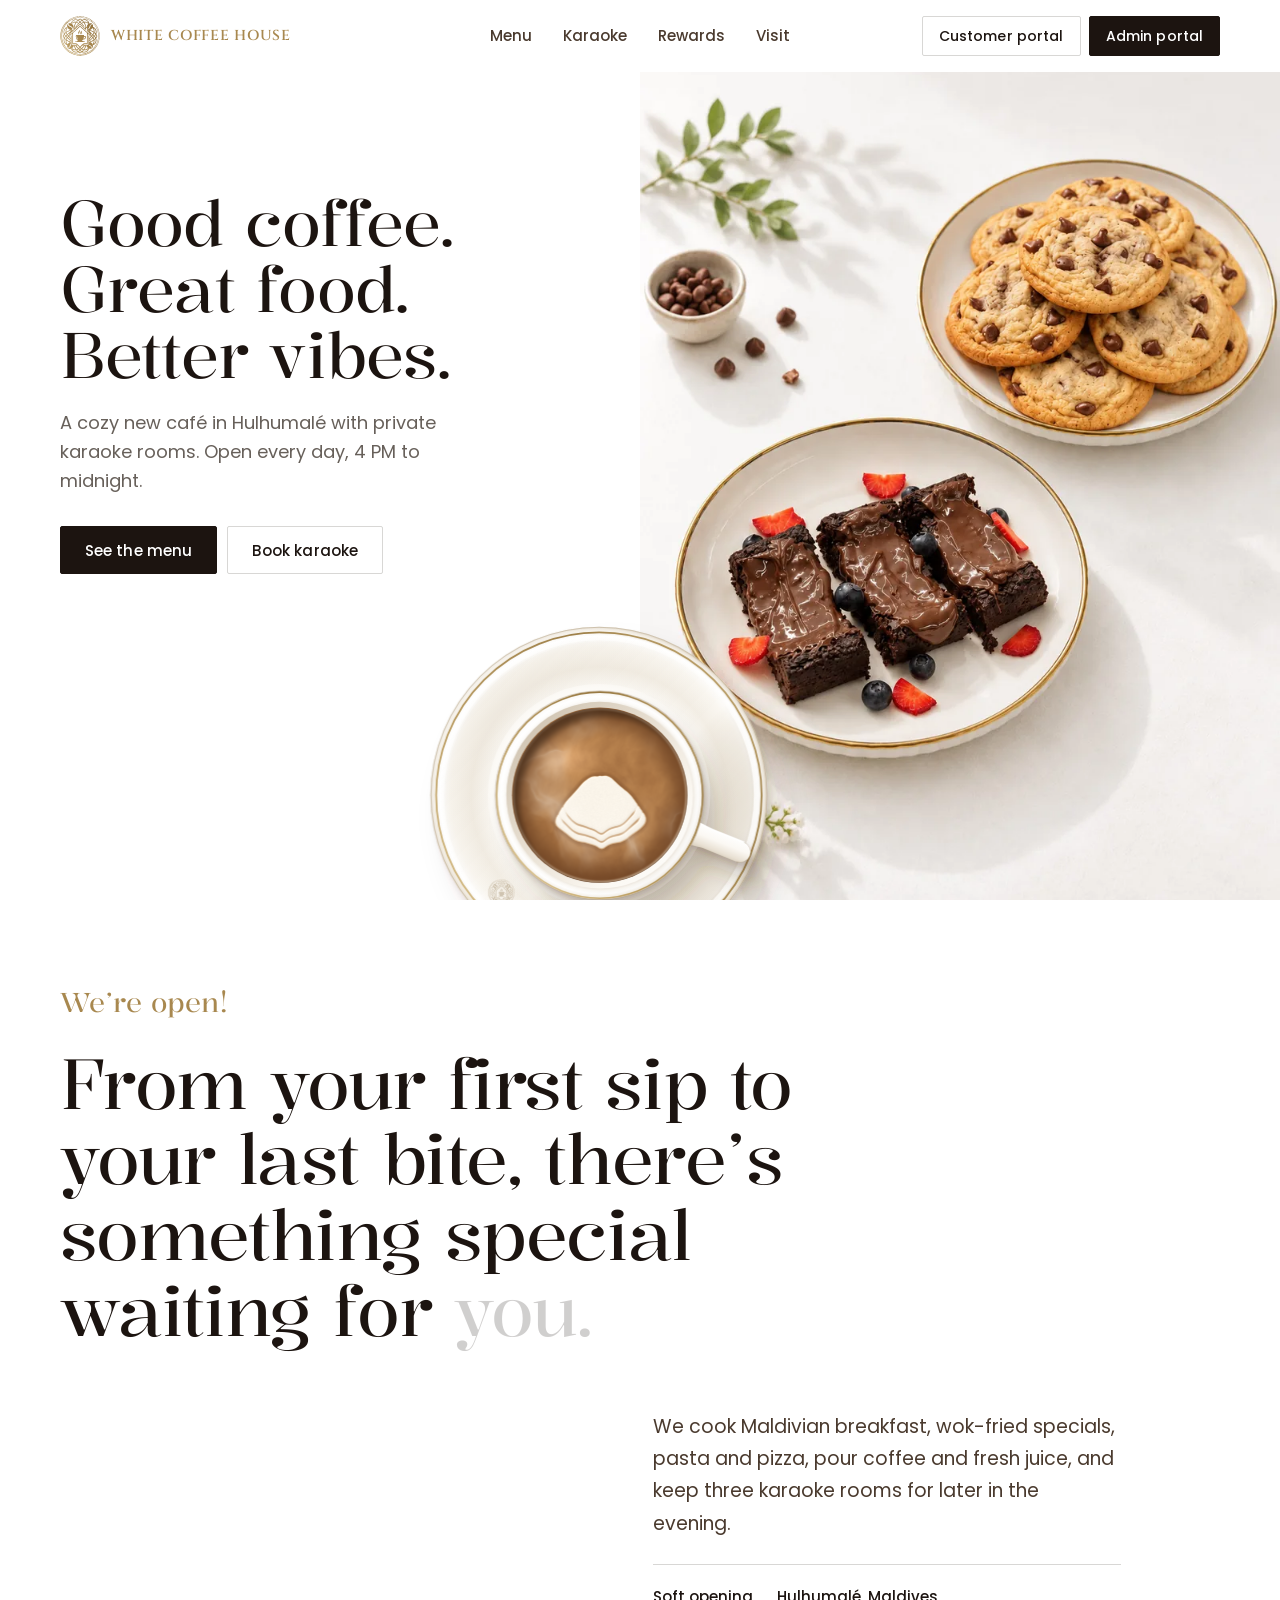
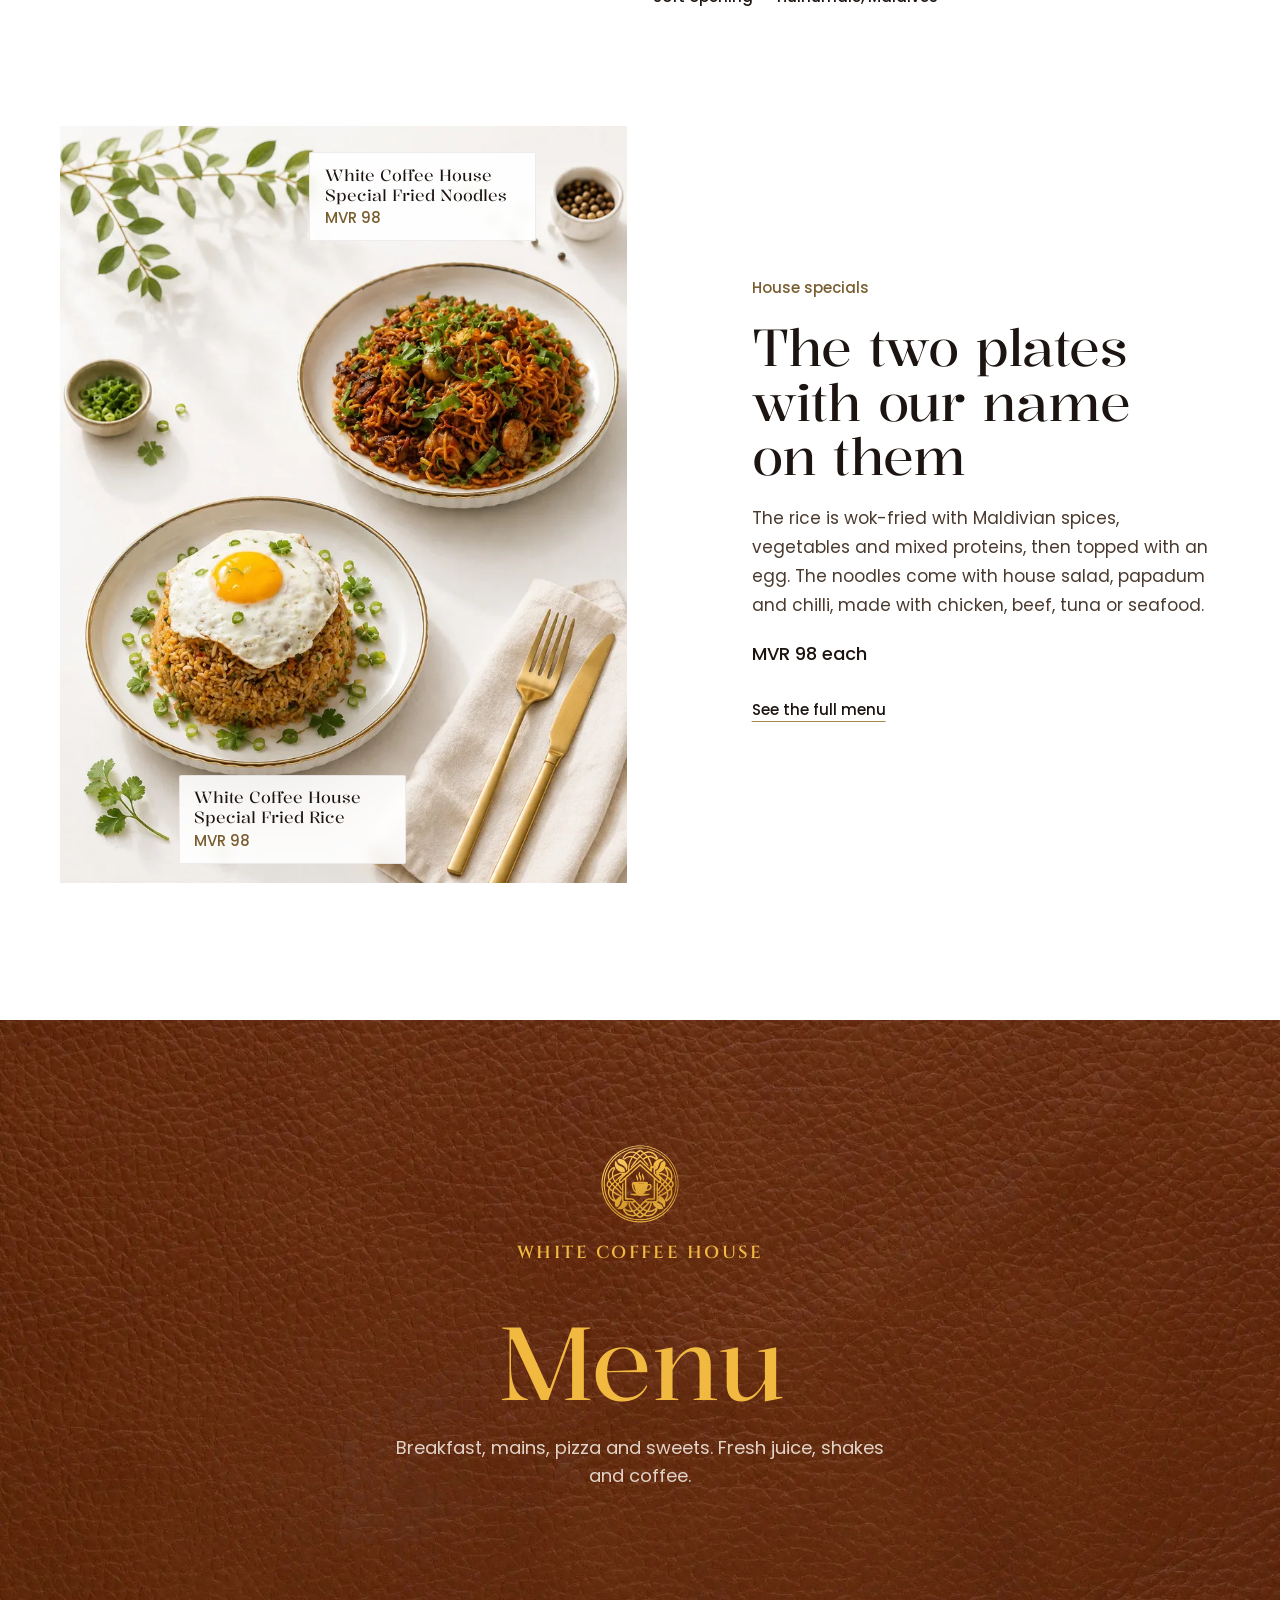
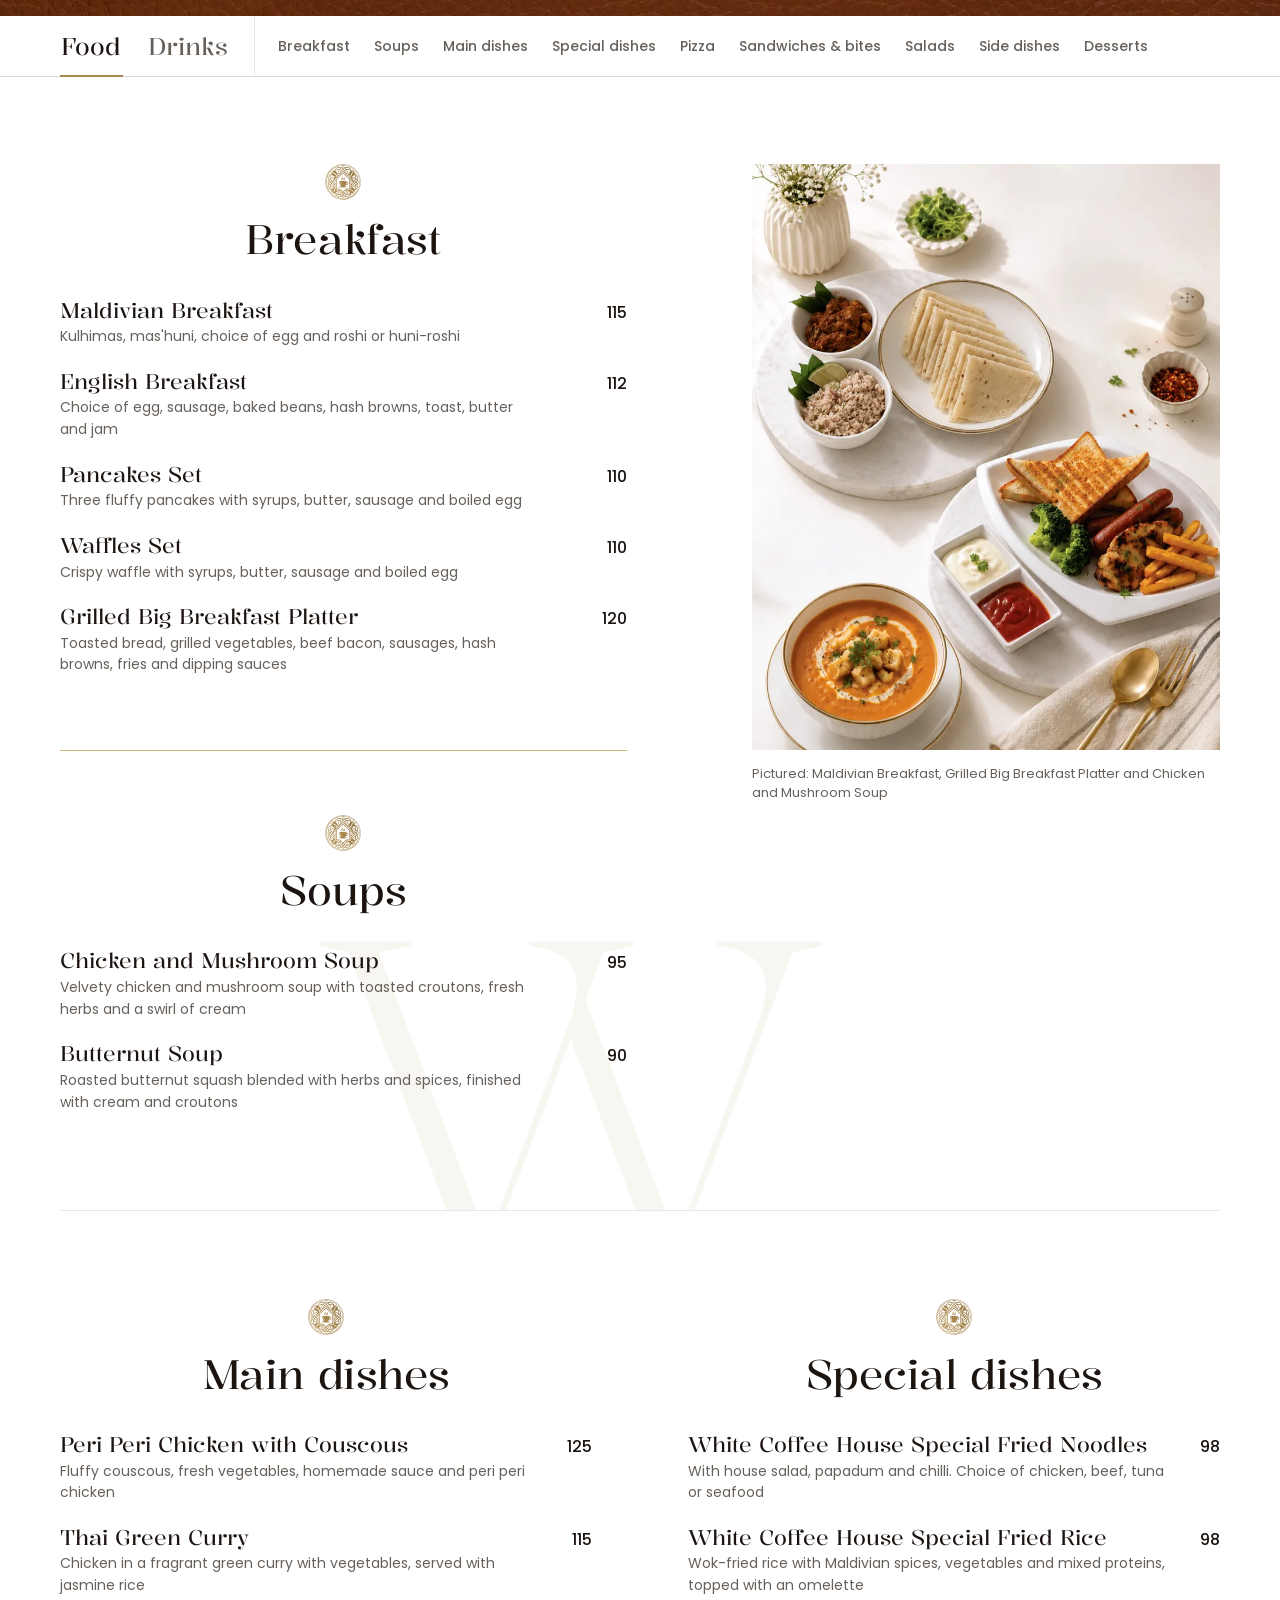
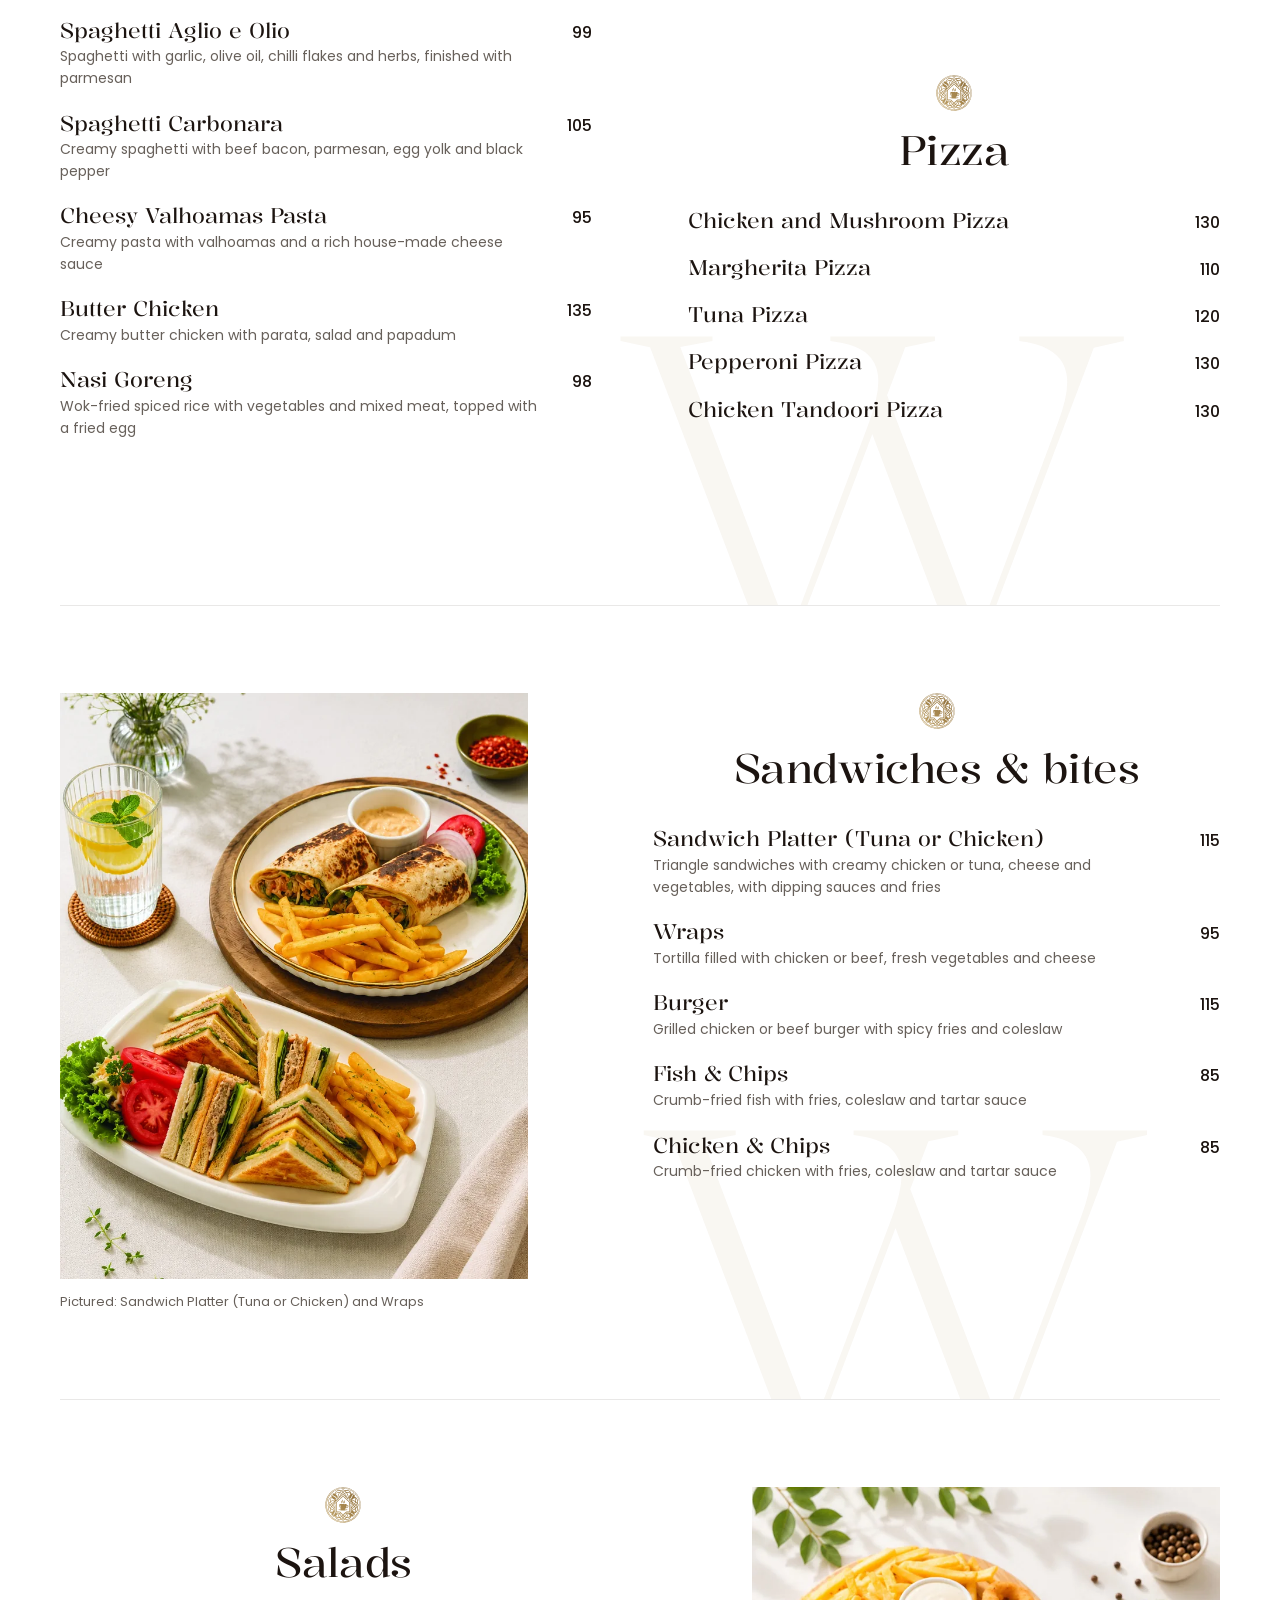
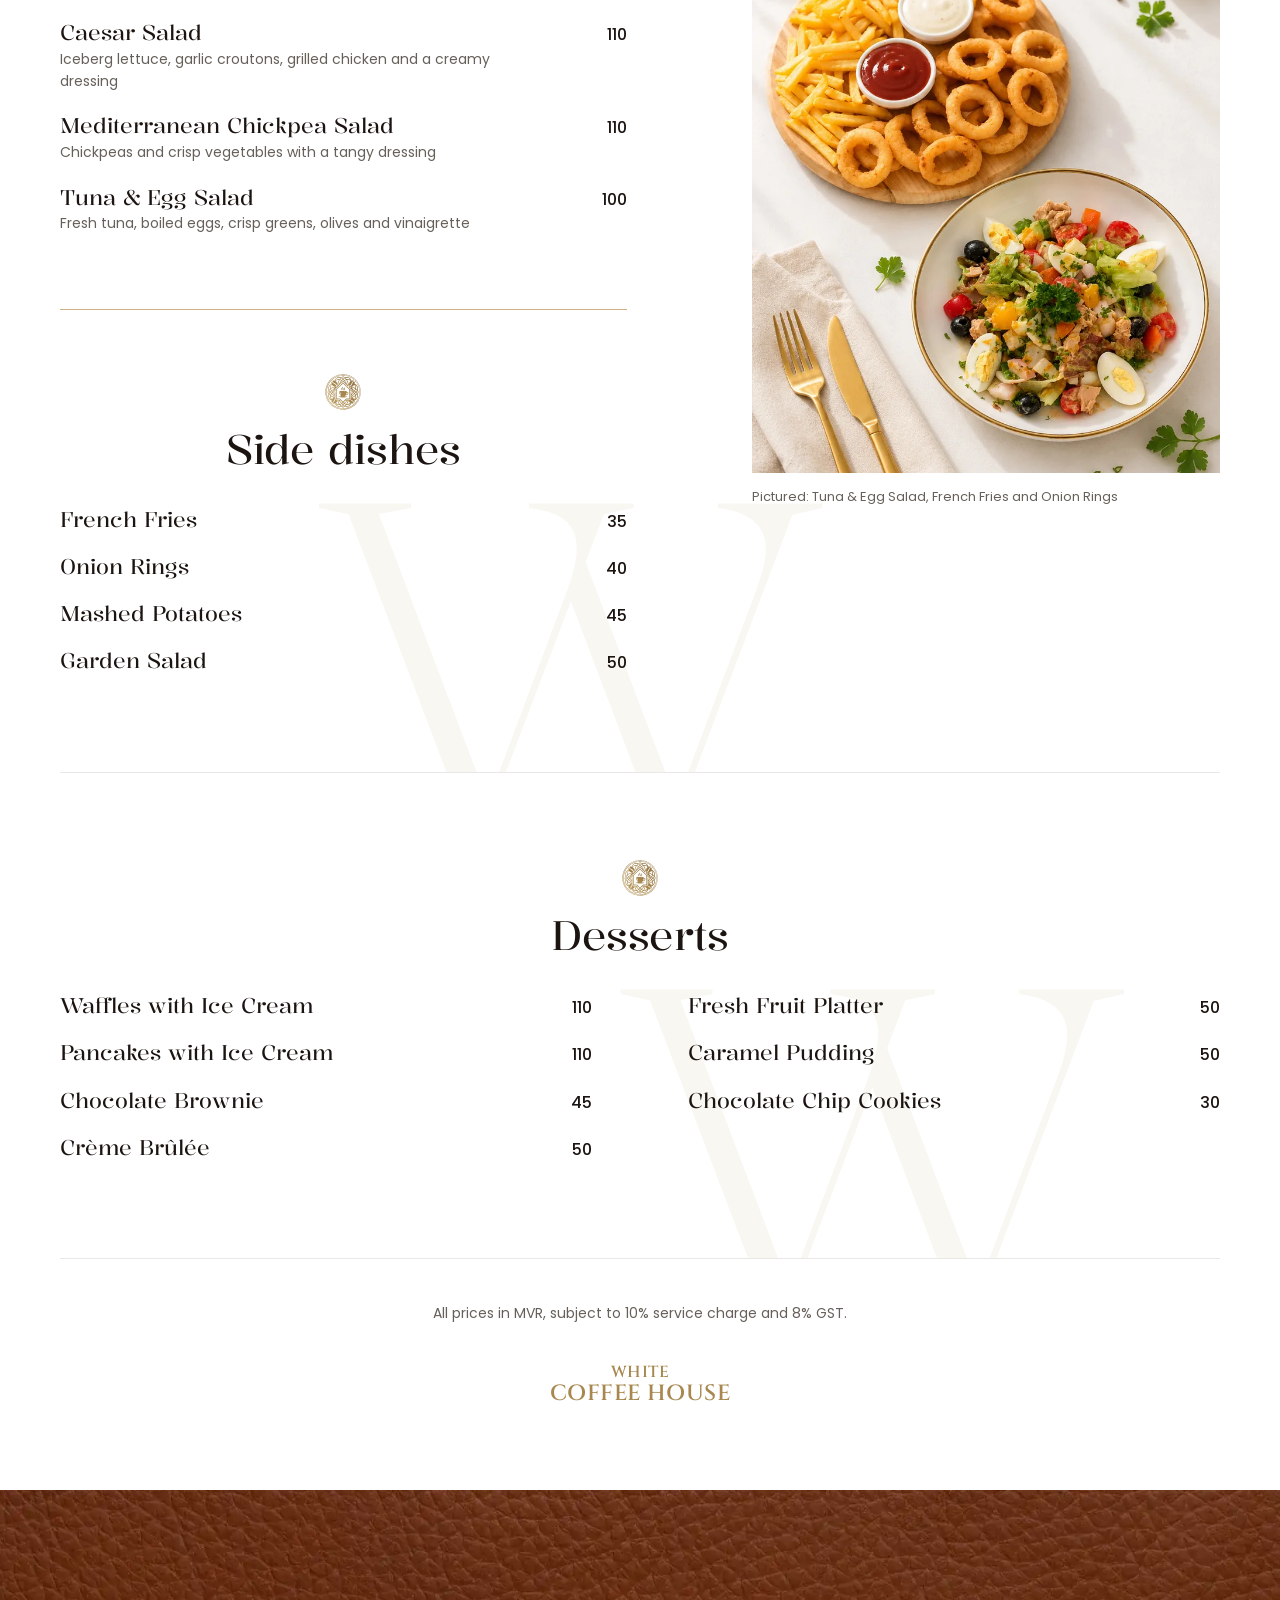
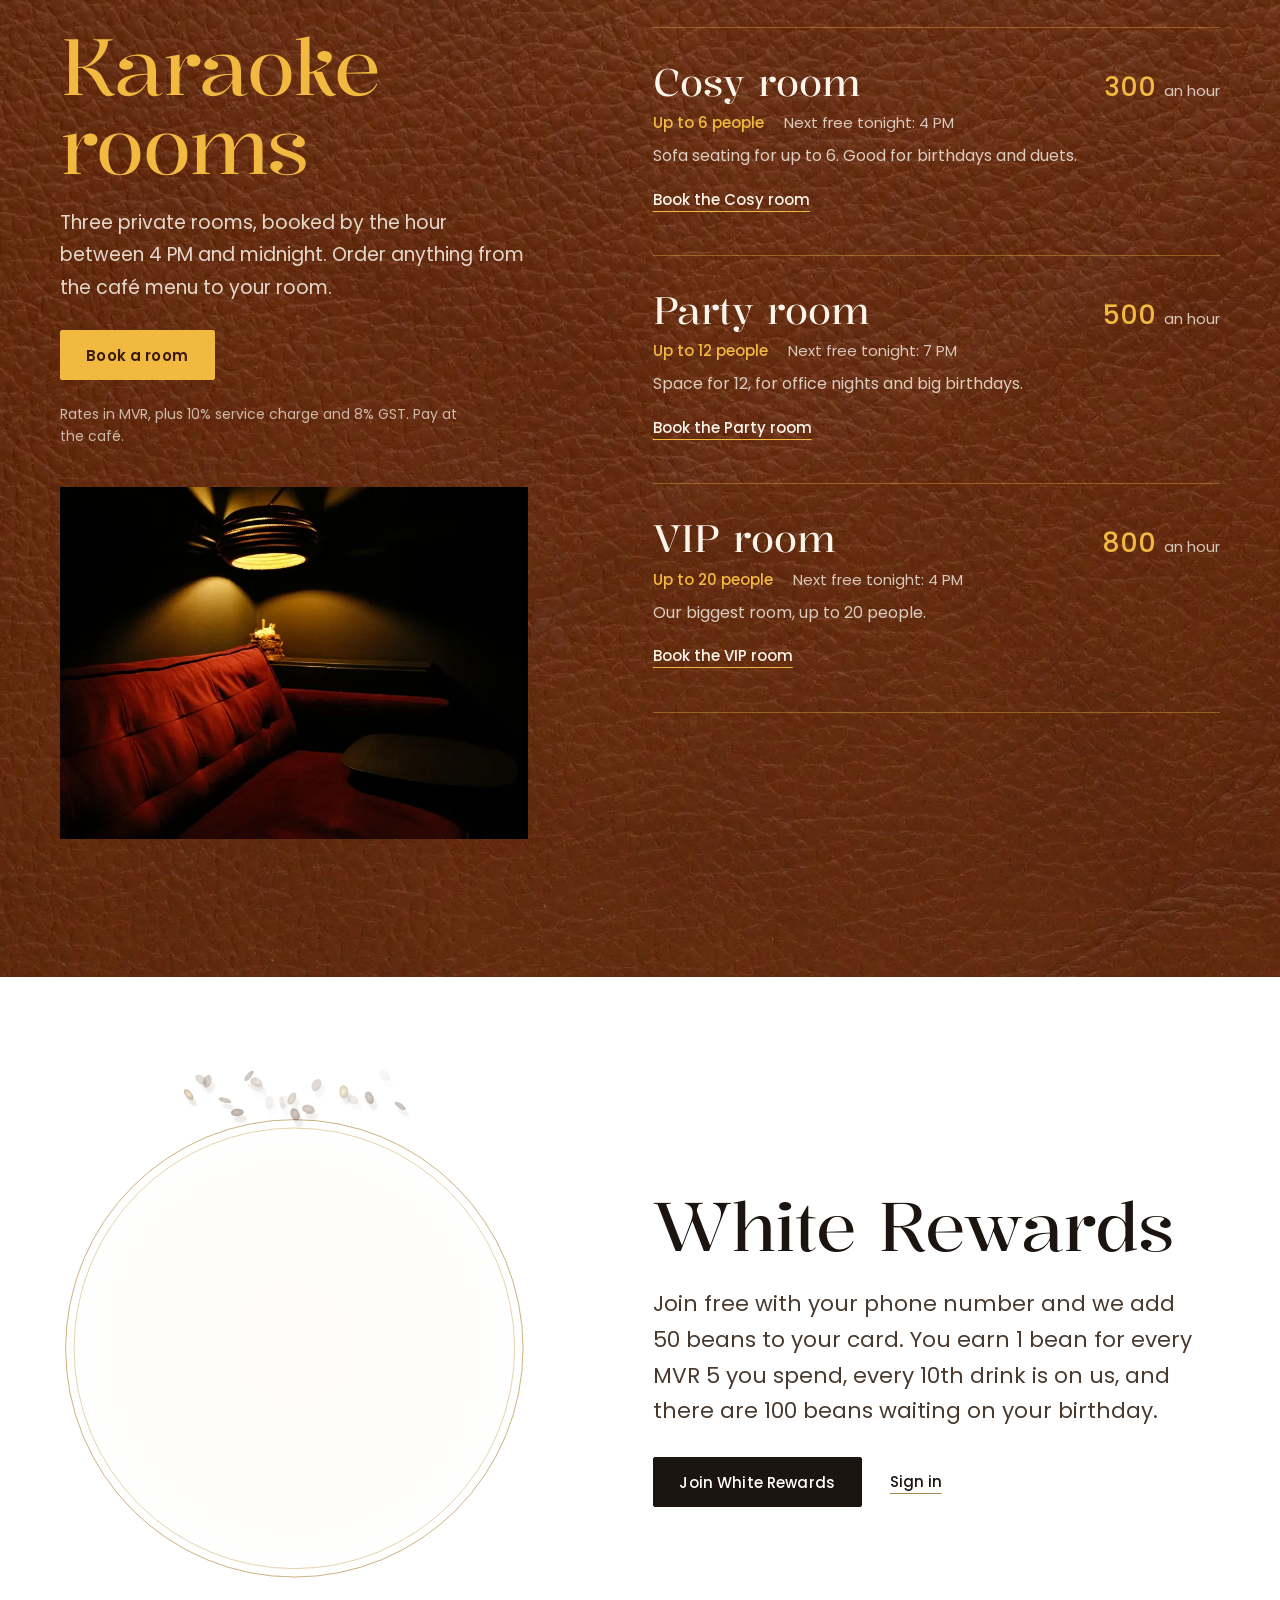
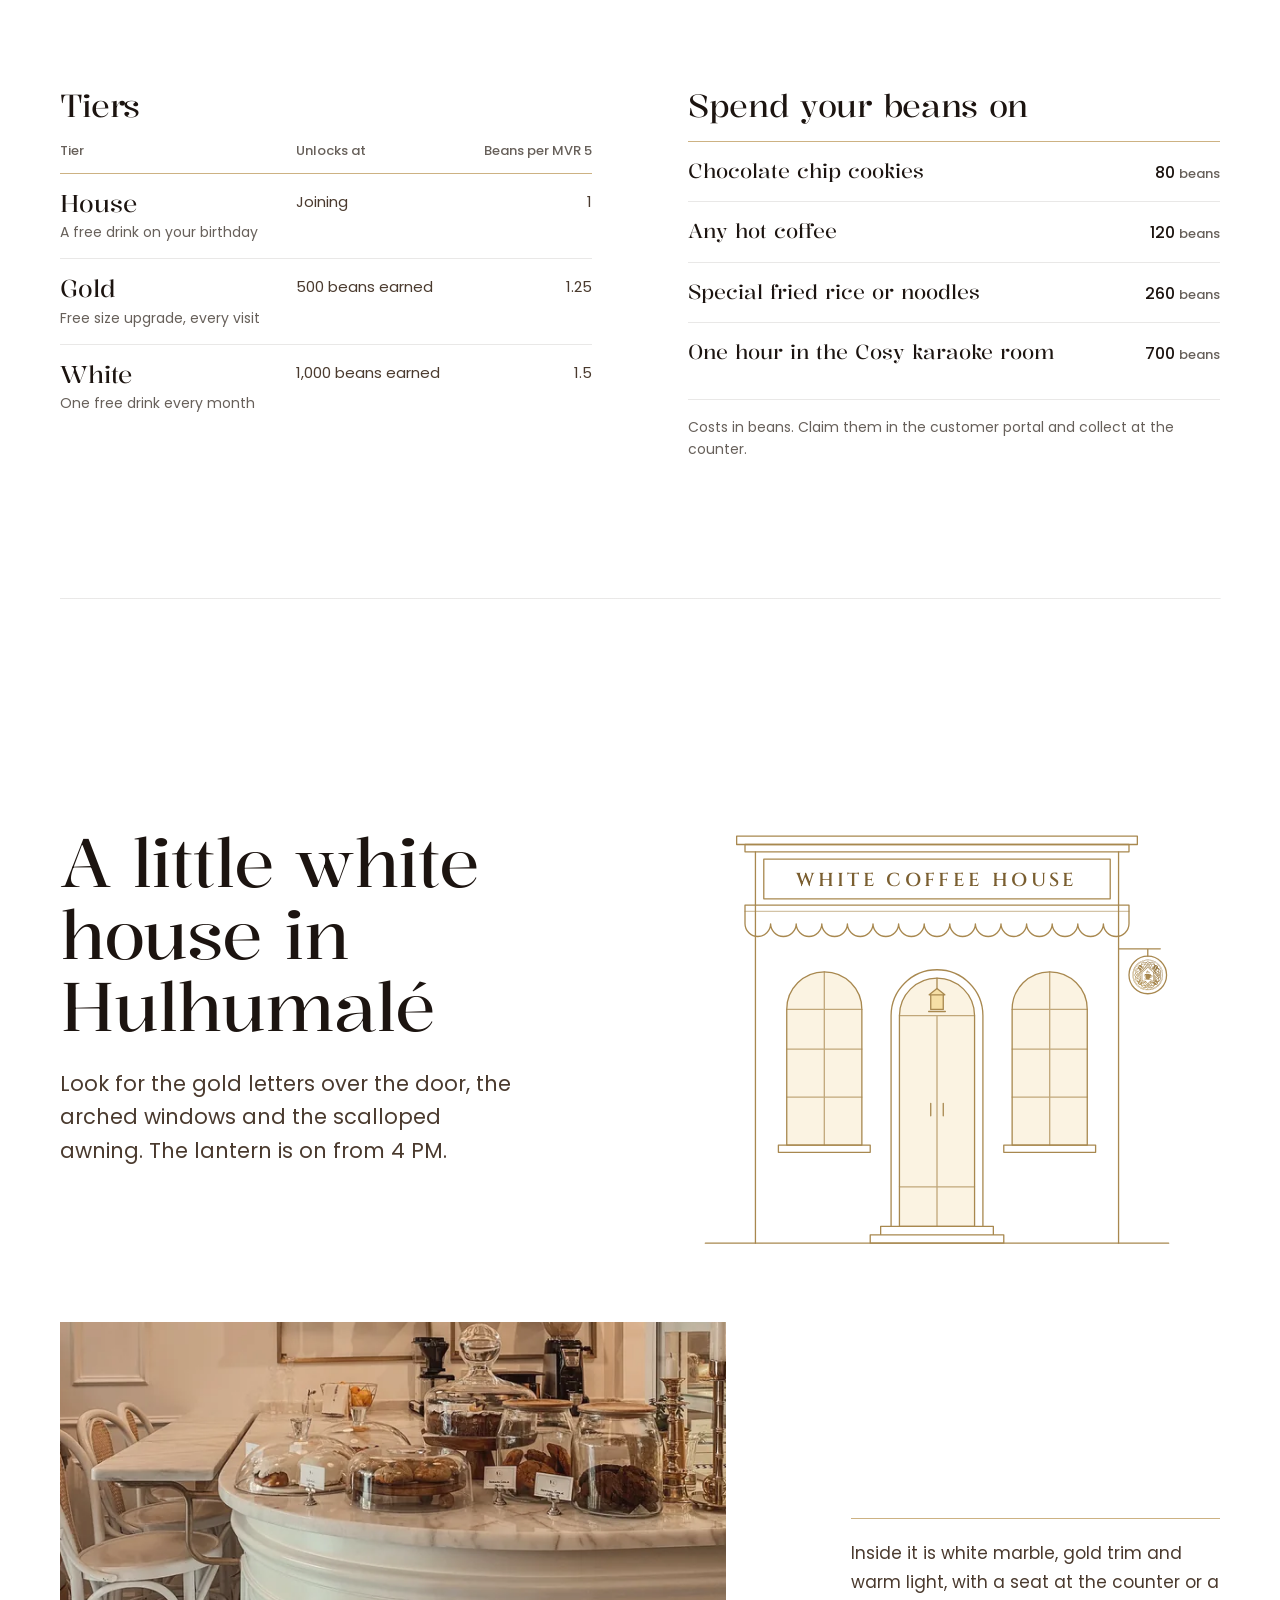
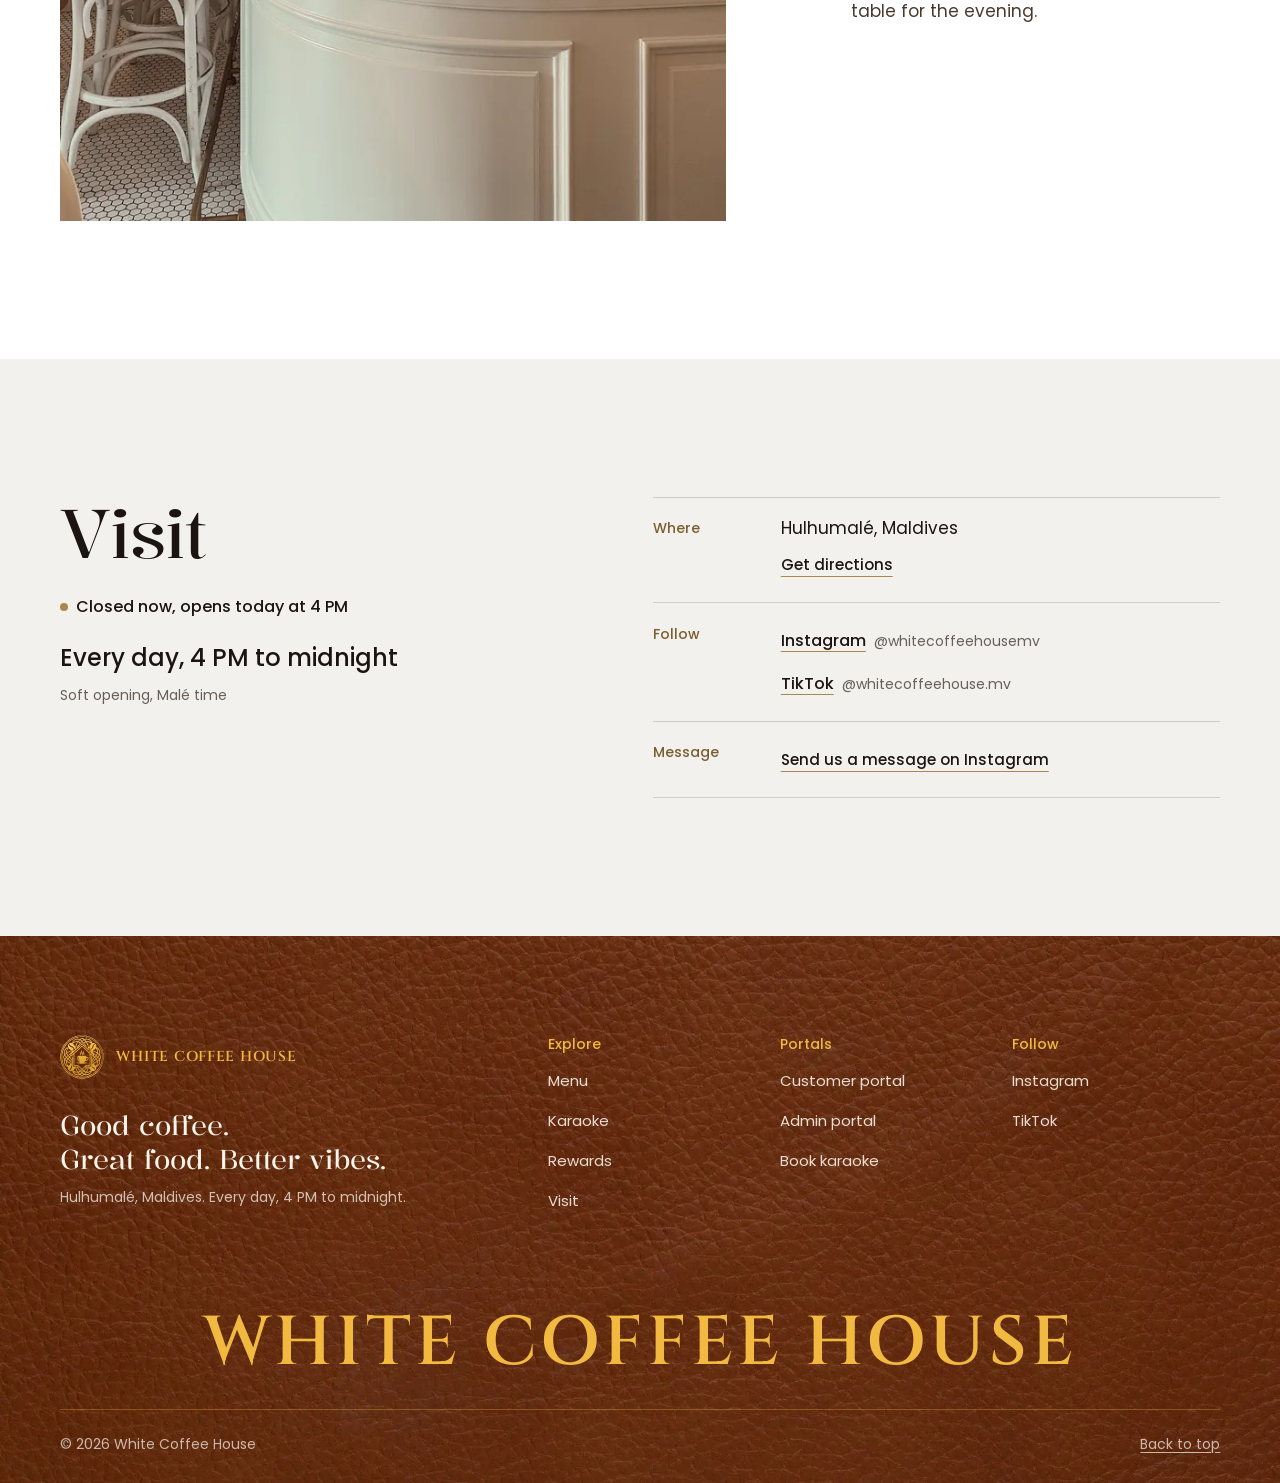
==== commit d8ad7d5b: "v2 review fixes: brand hero, printed-menu details, karaoke flow, admin Tonight, store data fixes Co-" ====
--- a/index.html
+++ b/index.html
@@ -19,16 +19,16 @@
   <meta property="og:title" content="White Coffee House | Café and karaoke rooms in Hulhumalé">
   <meta property="og:description" content="Maldivian breakfast, house fried rice and noodles, pizza, juice and coffee, plus three private karaoke rooms. Open every day from 4 PM to midnight.">
   <meta property="og:url" content="https://muaaadh.github.io/white-coffee/">
-  <meta property="og:image" content="https://muaaadh.github.io/white-coffee/assets/icons/og-image.png">
+  <meta property="og:image" content="https://muaaadh.github.io/white-coffee/assets/icons/og-image-v2.jpg">
   <meta property="og:image:width" content="1200">
   <meta property="og:image:height" content="630">
-  <meta property="og:image:alt" content="The gold White Coffee House emblem on a white background">
+  <meta property="og:image:alt" content="The gold-foil White Coffee House emblem on brown leather, next to their special fried rice and noodles on white marble">
   <meta property="og:locale" content="en_GB">
   <meta name="twitter:card" content="summary_large_image">
   <meta name="twitter:title" content="White Coffee House | Café and karaoke rooms in Hulhumalé">
   <meta name="twitter:description" content="Maldivian breakfast, house fried rice and noodles, pizza, juice and coffee, plus three private karaoke rooms. Open every day from 4 PM to midnight.">
-  <meta name="twitter:image" content="https://muaaadh.github.io/white-coffee/assets/icons/og-image.png">
-  <meta name="twitter:image:alt" content="The gold White Coffee House emblem on a white background">
+  <meta name="twitter:image" content="https://muaaadh.github.io/white-coffee/assets/icons/og-image-v2.jpg">
+  <meta name="twitter:image:alt" content="The gold-foil White Coffee House emblem on brown leather, next to their special fried rice and noodles on white marble">
 
   <script type="application/ld+json">
   {
@@ -130,8 +130,9 @@
   <main id="main">
     <!-- HERO:START -->
     <!--
-      Hero: "a latte you can stir" (assets/css/hero.css + assets/js/hero.js; ids are wch-*).
-      The open / closed line is site-owned: site.js fills every [data-open-status].
+      Hero: their cookies and brownies on the marble, and "a latte you can stir" set down on the corner of the
+      photo, the way their opening poster puts a latte at the edge of the table
+      (assets/css/hero.css + assets/js/hero.js; ids are wch-*).
     -->
     <section class="hero" id="top" aria-labelledby="hero-title" data-hero>
       <div class="hero__inner container">
@@ -140,15 +141,18 @@
           <h1 class="hero__title" id="hero-title">
             <span class="hero__line"><span>Good coffee.</span></span>
             <span class="hero__line"><span>Great food.</span></span>
-            <span class="hero__line hero__line--gold"><span>Better vibes.</span></span>
+            <span class="hero__line"><span>Better vibes.</span></span>
           </h1>
           <p class="hero__lede">A cozy new café in Hulhumalé with private karaoke rooms. Open every day, 4&nbsp;PM to midnight.</p>
           <div class="hero__ctas">
             <a class="btn hero__cta" href="#menu">See the menu</a>
             <a class="btn btn--ghost hero__cta" href="karaoke/">Book karaoke</a>
           </div>
-          <p class="hero__status"><span class="status-pill" data-open-status><span class="status-pill__dot" aria-hidden="true"></span><span data-status-text>Open every day, 4 PM to midnight</span></span></p>
-        </div>
+        </div>
+
+        <figure class="hero__photo" data-featured-photo="cookies-brownie">
+          <img src="assets/img/menu/cookies-brownie-1086.webp" srcset="assets/img/menu/cookies-brownie-800.webp 800w, assets/img/menu/cookies-brownie-1086.webp 1086w" sizes="(min-width: 960px) 50vw, 100vw" width="1086" height="1448" alt="Chocolate chip cookies and chocolate brownies with strawberries and blueberries, on gold-rimmed white plates on white marble" fetchpriority="high" decoding="async">
+        </figure>
 
         <div class="hero__visual" data-latte-visual>
           <div class="latte" data-latte-scroll>
@@ -306,13 +310,6 @@
           </div>
         </div>
       </div>
-
-      <div class="hero__foot">
-        <a class="hero__cue" href="#about">
-          <span class="hero__cue-line" aria-hidden="true"><i></i></span>
-          <span class="hero__cue-label">Scroll</span>
-        </a>
-      </div>
     </section>
     <!-- HERO:END -->
 
@@ -323,7 +320,7 @@
         <p class="intro__statement" data-wordfill>From your first sip to your last bite, there’s something special waiting for you.</p>
         <div class="intro__side" data-reveal>
           <p class="intro__text rv">We cook Maldivian breakfast, wok-fried specials, pasta and pizza, pour coffee and fresh juice, and keep three karaoke rooms for later in the evening.</p>
-          <p class="intro__where rv"><span>Every day, 4&nbsp;PM to midnight</span><span>Hulhumalé, Maldives</span></p>
+          <p class="intro__where rv"><span>Soft opening</span><span>Hulhumalé, Maldives</span></p>
         </div>
       </div>
     </section>
@@ -331,7 +328,7 @@
     <!-- ============ House specials ============ -->
     <section class="specials" id="specials" aria-labelledby="specials-title">
       <div class="container specials__grid">
-        <figure class="specials__figure" data-reveal>
+        <figure class="specials__figure" data-reveal data-featured-photo="fried-noodles-rice">
           <div class="specials__frame rv">
             <img class="specials__img" src="assets/img/menu/fried-noodles-rice-800.webp" srcset="assets/img/menu/fried-noodles-rice-800.webp 800w, assets/img/menu/fried-noodles-rice-1086.webp 1086w" sizes="(min-width: 960px) 600px, 100vw" width="1086" height="1448" alt="White Coffee House special fried noodles and special fried rice topped with a fried egg, on gold-rimmed white plates with gold cutlery" loading="lazy" decoding="async">
             <ul class="specials__tags" role="list" data-specials>
@@ -343,7 +340,7 @@
         <div class="specials__copy" data-reveal>
           <p class="kicker rv">House specials</p>
           <h2 class="h2" id="specials-title"><span class="mask"><span class="mask__in">The two plates with our name on them</span></span></h2>
-          <p class="specials__text rv">The rice is wok-fried with Maldivian spices, vegetables and mixed proteins, then topped with an omelette. The noodles come with house salad, papadum and chilli, made with chicken, beef, tuna or seafood.</p>
+          <p class="specials__text rv">The rice is wok-fried with Maldivian spices, vegetables and mixed proteins, then topped with an egg. The noodles come with house salad, papadum and chilli, made with chicken, beef, tuna or seafood.</p>
           <p class="specials__price rv" data-specials-price>MVR 98 each</p>
           <a class="tlink rv" href="#menu">See the full menu</a>
         </div>
@@ -387,31 +384,31 @@
       <div class="container karaoke__grid">
         <div class="karaoke__head" data-reveal>
           <h2 class="karaoke__title" id="karaoke-title"><span class="mask"><span class="mask__in">Karaoke rooms</span></span></h2>
-          <p class="karaoke__lede rv"><span data-room-count>Three</span> private rooms with a big screen, mics and proper sound, booked by the hour between 4&nbsp;PM and midnight. Order anything from the café menu to your room.</p>
+          <p class="karaoke__lede rv"><span data-room-count>Three</span> private rooms, booked by the hour between 4&nbsp;PM and midnight. Order anything from the café menu to your room.</p>
           <div class="karaoke__ctas rv">
             <a class="btn btn--foil" href="karaoke/">Book a room</a>
           </div>
           <p class="karaoke__note rv" data-karaoke-note>Rates in MVR, plus 10% service charge and 8% GST. Pay at the café.</p>
-          <figure class="karaoke__photo rv"><span class="ph ph--karaoke"><span class="ph__in" data-parallax><img src="assets/img/karaoke/mic-amber-800.webp" srcset="assets/img/karaoke/mic-amber-800.webp 800w, assets/img/karaoke/mic-amber-1600.webp 1600w" sizes="(min-width: 960px) 470px, 100vw" width="800" height="1200" alt="A vintage microphone on a stand in warm amber light" loading="lazy" decoding="async"></span></span></figure>
+          <figure class="karaoke__photo rv"><span class="ph ph--karaoke"><span class="ph__in" data-parallax><img src="assets/img/karaoke/lounge-sofa-800.webp" srcset="assets/img/karaoke/lounge-sofa-800.webp 800w, assets/img/karaoke/lounge-sofa-1600.webp 1600w" sizes="(min-width: 960px) 470px, 100vw" width="800" height="1200" alt="A red tufted sofa under a warm wall lamp in a dim private room" loading="lazy" decoding="async"></span></span></figure>
         </div>
         <div class="karaoke__rooms" data-reveal>
           <ul class="rooms" role="list" data-rooms>
             <li class="room rv">
               <div class="room__head"><h3 class="room__name">Cosy room</h3><p class="room__rate"><span class="room__num">300</span> an hour</p></div>
               <p class="room__meta">Up to 6 people</p>
-              <p class="room__blurb">For birthdays, catch-ups and duets. Sofa seating, one big screen.</p>
+              <p class="room__blurb">Sofa seating for up to 6. Good for birthdays and duets.</p>
               <a class="room__book" href="karaoke/?room=cosy#book">Book the Cosy room</a>
             </li>
             <li class="room rv">
               <div class="room__head"><h3 class="room__name">Party room</h3><p class="room__rate"><span class="room__num">500</span> an hour</p></div>
               <p class="room__meta">Up to 12 people</p>
-              <p class="room__blurb">Room for the whole group, two mics, mood lighting and a proper sound system.</p>
+              <p class="room__blurb">Space for 12, for office nights and big birthdays.</p>
               <a class="room__book" href="karaoke/?room=party#book">Book the Party room</a>
             </li>
             <li class="room rv">
               <div class="room__head"><h3 class="room__name">VIP room</h3><p class="room__rate"><span class="room__num">800</span> an hour</p></div>
               <p class="room__meta">Up to 20 people</p>
-              <p class="room__blurb">Our largest room, with a private service bell and the best sound in the house.</p>
+              <p class="room__blurb">Our biggest room, up to 20 people.</p>
               <a class="room__book" href="karaoke/?room=vip#book">Book the VIP room</a>
             </li>
           </ul>
@@ -472,20 +469,57 @@
     <!-- ============ The space ============ -->
     <section class="space" id="space" aria-labelledby="space-title">
       <div class="container space__grid">
-        <div class="space__arch" data-reveal>
-          <div class="arch rv">
-            <span class="ph ph--arch"><span class="ph__in" data-parallax><img src="assets/img/photos/space-storefront-800.webp" srcset="assets/img/photos/space-storefront-800.webp 800w, assets/img/photos/space-storefront-1600.webp 1600w" sizes="(min-width: 900px) 440px, 86vw" width="800" height="1000" alt="A small white café front with tall glass doors, potted trees and greenery" loading="lazy" decoding="async"></span></span>
-          </div>
-        </div>
         <div class="space__copy" data-reveal>
           <h2 class="h2" id="space-title"><span class="mask"><span class="mask__in">A little white house in Hulhumalé</span></span></h2>
           <p class="space__lede rv">Look for the gold letters over the door, the arched windows and the scalloped awning. The lantern is on from 4&nbsp;PM.</p>
-          <p class="space__text rv">Inside it is white marble, gold trim and warm light, with a seat at the counter or a table for the evening.</p>
-        </div>
+        </div>
+        <figure class="space__facade" data-reveal>
+          <div class="rv">
+            <svg class="facade" viewBox="0 0 460 500" role="img" aria-label="A line drawing of the White Coffee House storefront: gold letters on the fascia, a scalloped awning, an arched door with a hanging lantern, and an arched window on each side">
+              <g fill="none" stroke="currentColor" stroke-width="1.3" stroke-linejoin="round" stroke-linecap="round" vector-effect="non-scaling-stroke">
+                <!-- cornice, fascia and walls -->
+                <path d="M38 96 H422 V104 H38 Z" vector-effect="non-scaling-stroke"/>
+                <path d="M46 104 H414 V111 H46 Z" vector-effect="non-scaling-stroke"/>
+                <path d="M56 111 V486 M404 111 V486" vector-effect="non-scaling-stroke"/>
+                <rect x="64" y="118" width="332" height="38" vector-effect="non-scaling-stroke"/>
+                <!-- scalloped awning -->
+                <path d="M46 162 H414 V180 a12.267 12.267 0 0 1 -24.533 0 a12.267 12.267 0 0 1 -24.533 0 a12.267 12.267 0 0 1 -24.533 0 a12.267 12.267 0 0 1 -24.533 0 a12.267 12.267 0 0 1 -24.533 0 a12.267 12.267 0 0 1 -24.533 0 a12.267 12.267 0 0 1 -24.533 0 a12.267 12.267 0 0 1 -24.533 0 a12.267 12.267 0 0 1 -24.533 0 a12.267 12.267 0 0 1 -24.533 0 a12.267 12.267 0 0 1 -24.533 0 a12.267 12.267 0 0 1 -24.533 0 a12.267 12.267 0 0 1 -24.533 0 a12.267 12.267 0 0 1 -24.533 0 a12.267 12.267 0 0 1 -24.533 0 Z" vector-effect="non-scaling-stroke"/>
+                <path d="M46 168 H414" stroke-opacity=".5" vector-effect="non-scaling-stroke"/>
+                <!-- arched windows, lit from inside -->
+                <g class="facade__glass">
+                  <path d="M86 392 V262 A36 36 0 0 1 158 262 V392 Z" vector-effect="non-scaling-stroke"/>
+                  <path d="M302 392 V262 A36 36 0 0 1 374 262 V392 Z" vector-effect="non-scaling-stroke"/>
+                </g>
+                <path d="M122 226 V392 M86 300 H158 M86 346 H158 M86 262 H158" stroke-opacity=".7" vector-effect="non-scaling-stroke"/>
+                <path d="M338 226 V392 M302 300 H374 M302 346 H374 M302 262 H374" stroke-opacity=".7" vector-effect="non-scaling-stroke"/>
+                <path d="M78 392 H166 V399 H78 Z M294 392 H382 V399 H294 Z" vector-effect="non-scaling-stroke"/>
+                <!-- arched door with a lantern -->
+                <path d="M186 470 V268 A44 44 0 0 1 274 268 V470" vector-effect="non-scaling-stroke"/>
+                <path class="facade__glass" d="M194 470 V268 A36 36 0 0 1 266 268 V470 Z" vector-effect="non-scaling-stroke"/>
+                <path d="M194 268 H266 M230 268 V470 M194 432 H266" stroke-opacity=".7" vector-effect="non-scaling-stroke"/>
+                <path d="M224 352 V364 M236 352 V364" vector-effect="non-scaling-stroke"/>
+                <path d="M230 232 V242" vector-effect="non-scaling-stroke"/>
+                <path class="facade__lamp" d="M222.5 248 L230 242 L237.5 248 Z M224 248 H236 V262 H224 Z" vector-effect="non-scaling-stroke"/>
+                <path d="M222 264 H238" vector-effect="non-scaling-stroke"/>
+                <!-- steps and ground -->
+                <path d="M176 470 H284 V478 H176 Z M166 478 H294 V486 H166 Z" vector-effect="non-scaling-stroke"/>
+                <path d="M8 486 H452" vector-effect="non-scaling-stroke"/>
+                <!-- round blade sign -->
+                <path d="M404 204 H444 M432 204 V211" vector-effect="non-scaling-stroke"/>
+                <circle cx="432" cy="229" r="18" vector-effect="non-scaling-stroke"/>
+              </g>
+              <image href="assets/img/logo-mark.svg" x="417" y="214" width="30" height="30"/>
+              <text class="facade__word" x="230" y="143.5" text-anchor="middle">WHITE COFFEE HOUSE</text>
+            </svg>
+          </div>
+        </figure>
         <div class="space__inside" data-reveal>
           <div class="rv">
-            <span class="ph ph--inside"><span class="ph__in" data-parallax><img src="assets/img/photos/space-counter-800.webp" srcset="assets/img/photos/space-counter-800.webp 800w, assets/img/photos/space-counter-1600.webp 1600w" sizes="(min-width: 900px) 560px, 92vw" width="800" height="600" alt="A curved white café counter with a marble top and glass cake domes" loading="lazy" decoding="async"></span></span>
-          </div>
+            <span class="ph ph--inside"><span class="ph__in" data-parallax><img src="assets/img/photos/space-counter-800.webp" srcset="assets/img/photos/space-counter-800.webp 800w, assets/img/photos/space-counter-1600.webp 1600w" sizes="(min-width: 900px) 640px, 92vw" width="800" height="600" alt="A curved white café counter with a marble top and glass cake domes" loading="lazy" decoding="async"></span></span>
+          </div>
+        </div>
+        <div class="space__text" data-reveal>
+          <p class="rv">Inside it is white marble, gold trim and warm light, with a seat at the counter or a table for the evening.</p>
         </div>
       </div>
     </section>
@@ -496,6 +530,18 @@
         <div class="visit__info" data-reveal>
           <h2 class="h2" id="visit-title"><span class="mask"><span class="mask__in">Visit</span></span></h2>
           <p class="visit__status rv"><span class="status-pill" data-open-status><span class="status-pill__dot" aria-hidden="true"></span><span data-status-text>Open every day, 4 PM to midnight</span></span></p>
+          <div class="visit__when rv">
+            <!-- one line while every day has the same hours; site.js swaps in a table if the admin ever sets different days -->
+            <p class="visit__hours" data-hours-line>Every day, 4&nbsp;PM to midnight</p>
+            <table class="hours" data-hours-table hidden>
+              <caption class="visually-hidden">Opening hours</caption>
+              <tbody data-hours></tbody>
+            </table>
+            <p class="visit__hours-note" data-hours-note>Soft opening, Malé time</p>
+          </div>
+        </div>
+
+        <div class="visit__side" data-reveal>
           <dl class="visit__facts rv">
             <div class="vfact">
               <dt>Where</dt>
@@ -516,23 +562,6 @@
               <dd><a class="tlink" href="https://ig.me/m/whitecoffeehousemv" target="_blank" rel="noopener">Send us a message on Instagram<span class="visually-hidden"> (opens in a new tab)</span></a></dd>
             </div>
           </dl>
-        </div>
-
-        <div class="visit__hours" data-reveal>
-          <div class="rv">
-            <table class="hours">
-              <caption class="hours__cap"><span class="hours__title">Opening hours</span><span class="hours__note" data-hours-note>Soft opening, Malé time</span></caption>
-              <tbody data-hours>
-                <tr><th scope="row">Sunday</th><td>4 PM to midnight</td></tr>
-                <tr><th scope="row">Monday</th><td>4 PM to midnight</td></tr>
-                <tr><th scope="row">Tuesday</th><td>4 PM to midnight</td></tr>
-                <tr><th scope="row">Wednesday</th><td>4 PM to midnight</td></tr>
-                <tr><th scope="row">Thursday</th><td>4 PM to midnight</td></tr>
-                <tr><th scope="row">Friday</th><td>4 PM to midnight</td></tr>
-                <tr><th scope="row">Saturday</th><td>4 PM to midnight</td></tr>
-              </tbody>
-            </table>
-          </div>
         </div>
       </div>
     </section>
--- a/assets/css/site.css
+++ b/assets/css/site.css
@@ -76,9 +76,6 @@
 .status-pill.is-open .status-pill__dot { background: var(--ok); }
 .status-pill.is-closed .status-pill__dot { background: var(--gold); }
 
-.hero__status { margin-top: clamp(1.1rem, 2.4vh, 1.5rem); }
-.js .hero__status { animation: wch-rise .9s var(--ease-out) .65s both; }
-@keyframes wch-rise { from { opacity: 0; transform: translateY(18px); } to { opacity: 1; transform: none; } }
 
 /* ---------------------------------------------------------------- Header */
 .hdr {
@@ -342,7 +339,7 @@
 .mtab {
   position: relative; display: inline-flex; align-items: center; min-height: 60px; padding: 0 .1rem;
   border: 0; background: none; border-radius: 0;
-  font-family: var(--font-display); font-size: 1.5rem; line-height: 1; color: var(--faint);
+  font-family: var(--font-display); font-size: 1.5rem; line-height: 1; color: var(--muted);
   transition: color .2s var(--ease-out);
 }
 .mtab::after { content: ""; position: absolute; left: 0; right: 0; bottom: -1px; height: 2px; background: var(--gold); transform: scaleX(0); transition: transform .35s var(--ease-out); }
@@ -357,6 +354,10 @@
 }
 .mbar__cats::-webkit-scrollbar { display: none; }
 .mbar__cats[hidden] { display: none; }
+/* when the strip does not fit, the edge with more categories behind it fades (site.js sets more-l / more-r) */
+.mbar__cats.more-r { -webkit-mask-image: linear-gradient(90deg, #000 calc(100% - 64px), transparent); mask-image: linear-gradient(90deg, #000 calc(100% - 64px), transparent); }
+.mbar__cats.more-l { -webkit-mask-image: linear-gradient(90deg, transparent, #000 64px); mask-image: linear-gradient(90deg, transparent, #000 64px); }
+.mbar__cats.more-l.more-r { -webkit-mask-image: linear-gradient(90deg, transparent, #000 64px, #000 calc(100% - 64px), transparent); mask-image: linear-gradient(90deg, transparent, #000 64px, #000 calc(100% - 64px), transparent); }
 .mcat-link {
   position: relative; flex: none; display: inline-flex; align-items: center; min-height: 44px; padding: 0 .7rem;
   font-size: .875rem; font-weight: 500; color: var(--muted); text-decoration: none; white-space: nowrap; border-radius: var(--r-sm);
@@ -367,6 +368,12 @@
 .mcat-link.is-active { color: var(--espresso); }
 .mcat-link.is-active::after { transform: scaleX(1); }
 .mcat-link:focus-visible { outline-offset: -2px; }
+@media (min-width: 700px) and (max-width: 1180px) {
+  .mbar__tabs { gap: 1.25rem; padding-right: 1.1rem; margin-right: .4rem; }
+  .mbar__cats { gap: 0; }
+  .mcat-link { padding-inline: .5rem; }
+  .mcat-link::after { left: .5rem; right: .5rem; }
+}
 
 @media (max-width: 699px) {
   .mbar__inner { flex-direction: column; padding-inline: 0; }
@@ -380,12 +387,23 @@
 .mpanel:focus-visible { outline-offset: -2px; }
 .mpanel[hidden] { display: none; }
 
+/* a spread is one page of their printed menu. overflow-y: clip (not hidden) trims the watermark at the page edge
+   without making the spread a scroll container, so the photo still sticks; x stays visible for the full-bleed
+   photo on phones. */
 .spread {
+  position: relative; isolation: isolate; overflow-x: visible; overflow-y: clip;
   display: grid; grid-template-columns: repeat(12, minmax(0, 1fr));
   column-gap: clamp(1rem, 2vw, 2rem); align-items: start;
   padding-block: clamp(3.5rem, 2.25rem + 4vw, 6.5rem);
 }
 .spread + .spread { border-top: 1px solid var(--line); }
+.spread__w {
+  position: absolute; z-index: -1; bottom: -.24em; left: 22%;
+  font-family: var(--font-display); font-weight: 300; font-size: clamp(17rem, 9rem + 24vw, 36rem); line-height: 1;
+  color: var(--gold); opacity: .07; pointer-events: none; user-select: none;
+}
+.spread--flip .spread__w { left: auto; right: 6%; }
+.spread--text .spread__w { left: auto; right: 8%; }
 .spread__list { grid-column: 1 / span 6; grid-row: 1; }
 .spread__photo {
   grid-column: 8 / span 5; grid-row: 1; margin: 0;
@@ -401,19 +419,26 @@
 
 .spread--text .spread__cols { grid-column: 1 / -1; columns: 2; column-gap: clamp(2.5rem, 2rem + 5vw, 8rem); }
 .spread--text .mcat { break-inside: avoid; }
+/* one category on its own (Soft drinks) runs the full width; only its items split in two */
+.spread--single .spread__cols { columns: 1; }
 .spread--single .mcat__items { columns: 2; column-gap: clamp(2.5rem, 2rem + 5vw, 8rem); }
 .spread--single .mi { break-inside: avoid; }
 
 /* html's scroll-padding-top (base.css) already clears the header + 16px; add the sticky bar */
 .mcat { scroll-margin-top: var(--mbar-h); }
-.mcat + .mcat { margin-top: clamp(3rem, 2.25rem + 2.5vw, 4.5rem); }
-.spread--text .mcat + .mcat { margin-top: 0; }
+/* sections on the same page are divided by a gold rule, as in print */
+.spread__list .mcat + .mcat { margin-top: clamp(2.75rem, 2rem + 2.5vw, 4rem); padding-top: clamp(2.75rem, 2rem + 2.5vw, 4rem); border-top: 1px solid var(--gold-300); }
 .spread--text .mcat:not(:last-child) { padding-bottom: clamp(3rem, 2.25rem + 2.5vw, 4.5rem); }
+/* the emblem over a centred heading, as on every page of their printed menu */
 .mcat__title {
-  font-family: var(--font-display); font-weight: 400;
+  font-family: var(--font-display); font-weight: 400; text-align: center;
   font-size: clamp(1.875rem, 1.5rem + 1.3vw, 2.625rem); line-height: 1.1; letter-spacing: -0.01em;
   color: var(--espresso);
-  padding-bottom: .9rem; margin-bottom: .6rem; border-bottom: 1px solid var(--gold-300);
+  margin-bottom: clamp(1.1rem, .9rem + .8vw, 1.6rem);
+}
+.mcat__title::before {
+  content: ""; display: block; width: 36px; height: 36px; margin: 0 auto clamp(.9rem, .75rem + .4vw, 1.2rem);
+  background: url("../img/logo-mark.svg") center / contain no-repeat;
 }
 .mcat__items { display: block; }
 .mi { display: grid; grid-template-columns: minmax(0, 1fr) auto; column-gap: 1.25rem; align-items: baseline; padding-block: .62rem; }
@@ -424,8 +449,13 @@
 .mi__out { grid-column: 1 / -1; margin-top: .2rem; font-size: var(--fs-xs); font-weight: 600; color: var(--bad); }
 .mi.is-out .mi__name { color: var(--faint); }
 .mi.is-out .mi__price { color: var(--faint); text-decoration: line-through; text-decoration-thickness: 1px; }
-.mnote { padding-top: 2rem; border-top: 1px solid var(--line); font-size: var(--fs-sm); color: var(--muted); }
+.mnote { font-size: var(--fs-sm); color: var(--muted); }
 .mpanel .spread:last-of-type { padding-bottom: clamp(3rem, 2rem + 3vw, 5rem); }
+/* the foot of each list: service charge line, then the gold wordmark that closes their printed pages */
+.mend { display: grid; justify-items: center; gap: clamp(1.75rem, 1.25rem + 1.5vw, 2.5rem); padding-top: clamp(2rem, 1.5rem + 1.5vw, 3rem); border-top: 1px solid var(--line); text-align: center; }
+.mend__mark { display: grid; justify-items: center; font-family: var(--font-mark); font-weight: 600; text-transform: uppercase; line-height: 1.12; letter-spacing: .03em; color: var(--gold); }
+.mend__mark span:first-child { font-size: 1rem; }
+.mend__mark span:last-child { font-size: 1.375rem; }
 
 @media (max-width: 1100px) {
   .spread__list { grid-column: 1 / span 7; }
@@ -447,10 +477,13 @@
   .spread--single .mcat__items { columns: 1; }
   .mi__name { font-size: 1.1875rem; }
   .mcat__title { font-size: 2rem; }
+  .spread__w, .spread--flip .spread__w, .spread--text .spread__w { left: auto; right: 0; font-size: 15rem; }
 }
 
 /* ---------------------------------------------------------------- Karaoke (leather) */
-.karaoke { padding-block: var(--section); }
+/* A jump to #karaoke lands the band flush at the top: with the usual header clearance it stopped inside the end of the
+   menu, where the sticky Food / Drinks bar was still pinned over the band. The band's own padding clears the header. */
+.karaoke { padding-block: var(--section); scroll-margin-top: calc(-1 * (var(--header-h) + 16px)); }
 .karaoke__grid { display: grid; grid-template-columns: repeat(12, minmax(0, 1fr)); column-gap: clamp(1rem, 2vw, 2rem); align-items: start; }
 .karaoke__head { grid-column: 1 / span 5; display: grid; justify-items: start; gap: 1.4rem; }
 .karaoke__title {
@@ -465,7 +498,7 @@
 .karaoke__rooms { grid-column: 7 / span 6; }
 .karaoke__photo { justify-self: stretch; margin: 1.1rem 0 0; }
 .ph--karaoke { aspect-ratio: 4 / 3; background: var(--leather-deep); }
-.ph--karaoke img { object-position: 50% 42%; }
+.ph--karaoke img { object-position: 50% 62%; }
 
 .rooms { border-top: 1px solid rgba(242, 185, 65, .38); }
 .room { display: grid; gap: .5rem; padding-block: clamp(1.6rem, 1.3rem + 1vw, 2.25rem); border-bottom: 1px solid rgba(242, 185, 65, .38); }
@@ -550,37 +583,41 @@
   padding-top: var(--section);
   background: linear-gradient(var(--line), var(--line)) 50% 0 / calc(100% - 2 * var(--gutter)) 1px no-repeat;
 }
-.space__arch { grid-column: 1 / span 5; grid-row: 1 / span 2; }
-.space__copy { grid-column: 7 / span 5; grid-row: 1; align-self: end; display: grid; gap: 1.25rem; padding-top: clamp(1rem, 4vw, 4rem); }
-.space__inside { grid-column: 7 / span 6; grid-row: 2; }
-.space__lede { font-size: clamp(1.125rem, 1rem + .4vw, 1.3125rem); line-height: 1.6; color: var(--roast); }
-.space__text { color: var(--muted); max-width: 30rem; }
-
-/* the one arch on the page: storefront photo + a thin gold-ink outline 10px out */
-.arch { position: relative; padding: 10px 10px 0; }
-.arch::before {
-  content: ""; position: absolute; inset: 0; pointer-events: none;
-  border: 1px solid var(--gold); border-bottom: 0; border-radius: 999px 999px 0 0;
-  opacity: .55;
-}
-.ph--arch { aspect-ratio: 4 / 5; border-radius: 999px 999px 0 0; }
+/* outside (copy + the storefront drawing), then inside (the counter + one line) */
+.space__copy { grid-column: 1 / span 5; grid-row: 1; align-self: center; display: grid; gap: 1.5rem; }
+.space__facade { grid-column: 7 / span 6; grid-row: 1; justify-self: center; width: min(100%, 480px); margin: 0; }
+.space__inside { grid-column: 1 / span 7; grid-row: 2; }
+.space__text { grid-column: 9 / span 4; grid-row: 2; align-self: center; }
+.space__lede { font-size: clamp(1.125rem, 1rem + .4vw, 1.3125rem); line-height: 1.6; color: var(--roast); max-width: 30rem; }
+.space__text p { font-size: 1.0625rem; line-height: 1.7; color: var(--roast); max-width: 24rem; padding-top: 1.25rem; border-top: 1px solid var(--gold-300); }
+
+/* the storefront, drawn in gold line from their description: no photo of someone else's building */
+.facade { display: block; width: 100%; height: auto; overflow: visible; color: var(--gold); }
+.facade .facade__glass { fill: #FBF3E2; }
+.facade .facade__lamp { fill: #F6DFA6; }
+.facade__word { font-family: var(--font-mark); font-weight: 600; font-size: 18px; letter-spacing: 3.2px; fill: var(--gold-ink); }
 .ph--inside { aspect-ratio: 4 / 3; }
 
 @media (max-width: 899px) {
   .space__grid { grid-template-columns: minmax(0, 1fr); }
-  .space__copy { grid-column: 1; grid-row: 1; padding-top: 0; }
-  .space__arch { grid-column: 1; grid-row: 2; width: min(100%, 440px); justify-self: center; }
-  .space__inside { grid-column: 1; grid-row: 3; }
+  .space__copy, .space__facade, .space__inside, .space__text { grid-column: 1; grid-row: auto; }
+  .space__facade { width: min(100%, 400px); }
+  .space__text { align-self: start; }
 }
 
 /* ---------------------------------------------------------------- Visit (stone band) */
 .visit { padding-block: var(--section); background: var(--cream); }
 .visit__grid { display: grid; grid-template-columns: repeat(12, minmax(0, 1fr)); column-gap: clamp(1rem, 2vw, 2rem); row-gap: 3rem; align-items: start; }
-.visit__info { grid-column: 1 / span 6; display: grid; justify-items: start; gap: 1.5rem; }
-.visit__hours { grid-column: 8 / span 5; }
+.visit__info { grid-column: 1 / span 5; display: grid; justify-items: start; gap: 1.5rem; }
+.visit__side { grid-column: 7 / span 6; align-self: end; }
 .visit__status .status-pill { font-size: 1rem; color: var(--espresso); }
-
-.visit__facts { margin: .5rem 0 0; width: 100%; max-width: 32rem; border-top: 1px solid var(--line-strong); }
+.visit__when { display: grid; justify-items: start; gap: .55rem; }
+/* Poppins, like the menu prices: Kalnia's 4 reads as a 1 at this size */
+.visit__hours { font-size: clamp(1.25rem, 1.1rem + .5vw, 1.5rem); font-weight: 500; line-height: 1.35; color: var(--espresso); }
+.visit__hours[hidden] { display: none; }
+.visit__hours-note { font-size: var(--fs-sm); color: var(--muted); }
+
+.visit__facts { margin: 0; width: 100%; border-top: 1px solid var(--line-strong); }
 .vfact { display: grid; grid-template-columns: 7rem minmax(0, 1fr); gap: .25rem 1rem; padding-block: 1.1rem; border-bottom: 1px solid var(--line-strong); }
 .vfact dt { padding-top: .1rem; font-size: var(--fs-sm); font-weight: 500; color: var(--gold-ink); }
 .vfact dd { margin: 0; display: grid; justify-items: start; gap: .15rem; color: var(--espresso); }
@@ -591,10 +628,8 @@
 .social__handle { font-size: var(--fs-sm); color: var(--muted); }
 .social:hover .social__name { text-underline-offset: 3px; }
 
-.hours { width: 100%; border-collapse: collapse; }
-.hours__cap { caption-side: top; display: flex; flex-wrap: wrap; align-items: baseline; justify-content: space-between; gap: .25rem 1rem; padding-bottom: 1rem; text-align: left; }
-.hours__title { flex: none; font-family: var(--font-display); font-size: clamp(1.625rem, 1.4rem + .7vw, 2rem); line-height: 1.1; color: var(--espresso); }
-.hours__note { font-size: var(--fs-sm); color: var(--muted); }
+.hours { width: min(100%, 26rem); border-collapse: collapse; }
+.hours[hidden] { display: none; }
 .hours th, .hours td { padding: .8rem 0; border-top: 1px solid var(--line-strong); text-align: left; font-weight: 400; font-size: 1rem; color: var(--roast); }
 .hours tr:last-child > * { border-bottom: 1px solid var(--line-strong); }
 .hours td { text-align: right; white-space: nowrap; }
@@ -603,8 +638,8 @@
 .hours__today { margin-left: .6rem; font-size: var(--fs-xs); font-weight: 500; color: var(--gold-ink); }
 
 @media (max-width: 899px) {
-  .visit__info { grid-column: 1 / -1; }
-  .visit__hours { grid-column: 1 / -1; max-width: 32rem; width: 100%; }
+  .visit__info, .visit__side { grid-column: 1 / -1; }
+  .visit__side { max-width: 34rem; }
 }
 @media (max-width: 420px) {
   .vfact { grid-template-columns: minmax(0, 1fr); }
@@ -665,7 +700,6 @@
   .js [data-reveal] .ph img, .js [data-reveal] .specials__img { transform: none !important; }
   .ph__in { transform: none !important; }
   .js .intro__statement.is-ready .wf { opacity: 1; }
-  .js .hero__status { animation: none; }
   .sheet__list > li, .sheet__portals, .sheet__meta { opacity: 1 !important; transform: none !important; }
   .hdr.is-hidden { transform: none; }
   html.hdr-hidden .mbar { top: var(--header-h); }
--- a/assets/css/hero.css
+++ b/assets/css/hero.css
@@ -7,39 +7,44 @@
      is-reduced           reduced motion      has-mark         saucer mark URL is set
      is-hinting           show the stir hint  is-stirred       visitor has stirred (hint fades)
      is-glint             one idle glint sweep across the gold rims
-   The open / closed pill (.hero__status > .status-pill) is site.css / site.js.
+   The live open / closed line lives in Visit (site.css / site.js), not in the hero.
    ========================================================================== */
 
+/* Desktop (960+): copy on the white page at the left; their photo runs from under the header to the bottom of the
+   screen and off the right edge; the cup sits on the photo's lower-left corner and runs off the bottom, the way
+   their opening poster crops the latte at the edge of the table. Below 960 it stacks: copy, photo, cup. */
 .hero {
+  --hp-w: min(50vw, calc((100svh - var(--header-h)) * .8), 900px);   /* photo width */
+  --cup: clamp(330px, 23vw + 110px, 520px);                           /* the latte visual */
   position: relative;
   min-height: 100vh; min-height: 100svh;
   display: flex; flex-direction: column;
   padding-top: var(--header-h);
-  background:
-    radial-gradient(50% 56% at 76% 46%, rgba(238, 235, 230, .7) 0%, rgba(238, 235, 230, 0) 70%),
-    var(--paper);
+  background: var(--paper);
   overflow: hidden;
   overflow: clip;
 }
 .hero__inner {
   flex: 1;
-  display: grid; grid-template-columns: minmax(0, 1fr) minmax(0, 1fr);
-  align-items: center; column-gap: clamp(1.5rem, 3vw, 3.5rem);
-  padding-block: clamp(1rem, 3vh, 2.5rem) clamp(.25rem, 1vh, 1rem);
+  display: grid; grid-template-columns: minmax(0, 1fr);
+  align-content: start;
+  padding-block: clamp(2.5rem, 13vh, 8.5rem) 2rem;
 }
 
 /* ---------------------------------------------------------------- Copy */
-.hero__copy { position: relative; z-index: 2; max-width: 36rem; }
+.hero__copy {
+  position: relative; z-index: 3;
+  max-width: min(36rem, calc(100vw - var(--hp-w) - 2 * var(--gutter) - 1rem));
+}
 .hero__wordmark { display: none; font-size: .8125rem; letter-spacing: .08em; margin-bottom: 1rem; color: var(--gold-ink); }
 .hero__title {
   font-family: var(--font-display); font-weight: 400;
-  font-size: clamp(2.65rem, 0.9rem + 4.1vw, 4.6rem);
+  font-size: clamp(2.65rem, 1.1rem + 3.6vw, 4.4rem);
   line-height: 1.04; letter-spacing: -0.012em;
   color: var(--espresso);
 }
 .hero__line { display: block; white-space: nowrap; }
 .hero__line > span { display: inline-block; }
-.hero__line--gold { color: var(--gold); }
 .hero__lede {
   margin-top: clamp(1.1rem, 2.4vh, 1.6rem);
   max-width: 27rem;
@@ -48,16 +53,26 @@
 .hero__ctas { display: flex; flex-wrap: wrap; gap: .625rem; margin-top: clamp(1.5rem, 3.4vh, 2.25rem); }
 .hero__cta { min-height: 48px; padding-inline: 1.5rem; font-size: .9375rem; }
 .hero__cta-icon { width: 16px; height: 16px; fill: none; stroke: var(--gold); stroke-width: 1.4; stroke-linecap: round; }
-/* .hero__status (the live open / closed pill) is styled and animated by site.css + filled by site.js */
+
+/* ---------------------------------------------------------------- Photo */
+.hero__photo {
+  position: absolute; z-index: 0; top: var(--header-h); right: 0; bottom: 0;
+  width: var(--hp-w); margin: 0;
+  background: #EFEDEA;
+}
+.hero__photo img { width: 100%; height: 100%; object-fit: cover; object-position: 50% 88%; }
 
 /* ---------------------------------------------------------------- Visual */
-.hero__visual { position: relative; z-index: 1; display: flex; justify-content: center; }
+/* hero.js measures the stage against this box, so it can sit anywhere */
+.hero__visual {
+  position: absolute; z-index: 2;
+  width: var(--cup);
+  left: calc(100% - var(--hp-w) - var(--cup) * .6);
+  bottom: calc(var(--cup) * -.24);
+  display: flex; justify-content: center;
+}
 .latte { width: 100%; display: flex; justify-content: center; will-change: transform; }   /* scroll parallax (hero.js) */
-.latte__enter {
-  flex: none;
-  width: min(100%, 680px, calc(100svh - var(--header-h) - 150px));
-  min-width: min(100%, 300px);
-}
+.latte__enter { position: relative; flex: none; width: 100%; }
 .latte__stage {
   position: relative; width: 100%; aspect-ratio: 1 / 1;
   perspective: 1500px; perspective-origin: 50% 50%;
@@ -151,41 +166,12 @@
 .latte__cursor.is-on { opacity: 1; }
 .hero.is-touch .latte__cursor { display: none; }
 
-/* ---------------------------------------------------------------- Scroll cue */
-.hero__foot {
-  position: relative; z-index: 2;
-  display: flex; justify-content: center;
-  padding-bottom: clamp(.6rem, 2vh, 1.4rem);
-}
-.hero__cue {
-  display: inline-flex; flex-direction: column; align-items: center; gap: .45rem;
-  padding: .25rem .6rem;
-  border-radius: var(--r-sm);
-  color: var(--muted); text-decoration: none; font-size: var(--fs-xs); font-weight: 500;
-}
-.hero__cue:hover { color: var(--espresso); }
-.hero__cue-line {
-  position: relative; display: block; width: 1px; height: 32px; overflow: hidden;
-  background: var(--line-strong);
-}
-.hero__cue-line i {
-  position: absolute; left: -1px; top: 11px; width: 3px; height: 9px; border-radius: 2px;
-  background: var(--gold);
-}
-.hero__cue-label { order: -1; }
-
-/* ---------------------------------------------------------------- Motion (entrance, cue, glint) */
+/* ---------------------------------------------------------------- Motion (entrance, glint) */
 @keyframes wch-hero-rise { from { opacity: 0; transform: translateY(18px); } to { opacity: 1; transform: none; } }
 @keyframes wch-hero-fade { from { opacity: 0; } to { opacity: 1; } }
 @keyframes wch-hero-cup-in { from { opacity: 0; transform: scale(.965); } to { opacity: 1; transform: none; } }
 @keyframes wch-hero-draw-saucer { from { stroke-dashoffset: 610; } to { stroke-dashoffset: 0; } }
 @keyframes wch-hero-draw-cup { from { stroke-dashoffset: 386; } to { stroke-dashoffset: 0; } }
-@keyframes wch-hero-cue {
-  0% { transform: translateY(-21px); opacity: 0; }
-  20% { opacity: 1; }
-  70% { opacity: 1; }
-  100% { transform: translateY(24px); opacity: 0; }
-}
 @keyframes wch-hero-glint { from { transform: translate3d(-62%, -62%, 0); } to { transform: translate3d(62%, 62%, 0); } }
 
 @media (prefers-reduced-motion: no-preference) {
@@ -197,53 +183,67 @@
   .js .hero__line:nth-child(3) > span { animation-delay: .30s; }
   .js .hero__lede { animation-delay: .45s; }
   .js .hero__ctas { animation-delay: .55s; }
-  .js .hero__foot { animation: wch-hero-fade 1s var(--ease-out) 1.4s both; }
 
   /* the cup fades in, its gold rims draw, then hero.js pours the latte */
   .js .latte__enter { animation: wch-hero-cup-in .75s var(--ease-out) .1s both; }
   .js .latte__rim--saucer { stroke-dasharray: 610 610; animation: wch-hero-draw-saucer 1.15s var(--ease-in-out) .3s both; }
   .js .latte__rim--cup { stroke-dasharray: 386 386; animation: wch-hero-draw-cup 1s var(--ease-in-out) .5s both; }
 
-  .hero__cue-line i { top: 0; animation: wch-hero-cue 2.4s var(--ease-in-out) infinite; }
 
   .hero.is-glint .latte__glint { opacity: 1; }
   .hero.is-glint .latte__glint::before { animation: wch-hero-glint 1.6s var(--ease-in-out) both; }
 }
 @media (prefers-reduced-motion: reduce) {
   .latte__coffee, .latte__mark, .latte__hint { transition: none; }
-  .hero__cue-line i { top: 12px; }           /* a still gold dot on the hairline */
 }
 
 /* ---------------------------------------------------------------- Responsive */
+/* desktop: the stir hint sits on the white page to the left of the cup, level with the coffee */
 @media (min-width: 960px) {
-  .latte__enter { width: min(108%, 640px, calc(100svh - var(--header-h) - 150px)); }
-}
-@media (min-width: 1440px) {
-  .hero__inner { grid-template-columns: minmax(0, .92fr) minmax(0, 1.08fr); }
-  .latte__enter { width: min(120%, 780px, calc(100svh - var(--header-h) - 160px)); }
+  .latte__hint {
+    position: absolute; top: 50%; right: 95%; margin: 0;
+    flex-direction: row-reverse; justify-content: flex-start;
+    white-space: nowrap; transform: translateY(-50%);
+  }
 }
 @media (min-width: 1600px) and (min-height: 960px) {
-  .hero__title { font-size: 4.95rem; }
+  .hero__title { font-size: 4.75rem; }
   .hero__lede { font-size: 1.1875rem; max-width: 29rem; }
 }
+/* short laptop screens: keep the copy clear of the cup */
+@media (min-width: 960px) and (max-height: 820px) {
+  .hero__inner { padding-top: clamp(1.75rem, 8vh, 4rem); }
+  .hero { --cup: clamp(300px, 19vw + 110px, 440px); }
+}
 @media (max-width: 959px) {
-  .hero__inner {
-    grid-template-columns: minmax(0, 1fr);
-    align-content: start; row-gap: clamp(.75rem, 2.5vh, 2rem);
-    padding-top: clamp(1.5rem, 4.5vh, 3rem);
-  }
+  .hero { min-height: 0; --cup: min(78vw, 440px); }
+  .hero__inner { display: block; padding-block: clamp(1.5rem, 4.5vh, 3rem) 0; }
   .hero__copy { max-width: 40rem; }
-  .latte__enter { width: min(100%, 520px); }
+  .hero__photo {
+    position: relative; top: auto; right: auto; bottom: auto; width: auto;
+    margin: clamp(2rem, 6vw, 3rem) calc(-1 * var(--gutter)) 0;
+    aspect-ratio: 4 / 5;            /* the whole plate pair, so the cup lands on the marble below them */
+  }
+  .hero__photo img { object-position: 50% 100%; }
+  .hero__visual {
+    position: relative; left: auto; bottom: auto;
+    margin: calc(var(--cup) * -.33 - 5rem) auto 0;   /* hero.js drifts the cup down ~0.14px per px scrolled: by the time it is on screen it sits about a third onto the photo */
+  }
+  .latte__hint { margin-top: -5%; padding-bottom: 1.5rem; }
+}
+/* tablets: the photo hangs off the right edge and the cup sits on its lower-left corner, as on desktop */
+@media (min-width: 600px) and (max-width: 959px) {
+  .hero { --cup: 360px; --tp-w: min(100% + var(--gutter), 540px); }
+  .hero__photo { width: var(--tp-w); margin-left: auto; margin-right: calc(-1 * var(--gutter)); }
+  .hero__visual { margin-left: max(0px, calc(100% + var(--gutter) - var(--tp-w) - var(--cup) * .55)); margin-top: calc(var(--cup) * -.45 - 3.5rem); }
 }
 @media (max-width: 600px) {
-  .hero__inner { row-gap: 0; padding-top: clamp(.75rem, 2.6vh, 2rem); }
+  .hero__inner { padding-top: clamp(.75rem, 2.6vh, 2rem); }
   .hero__wordmark { display: block; margin-bottom: .75rem; }
   .hero__lede { font-size: 1.0625rem; margin-top: 1rem; }
   .hero__ctas { gap: .5rem; margin-top: 1.4rem; }
   .hero__cta { padding-inline: 1.15rem; }
-  .latte__enter { margin-top: -4%; }          /* the stage's top margin is empty shadow room */
-  .latte__hint { margin-top: -7%; }
-  .hero__foot { display: none; }             /* the cup already runs to the fold on phones */
+  .hero__photo { margin-top: 1.75rem; }
 }
 @media (max-width: 380px) {
   .hero__cta { padding-inline: .95rem; }
